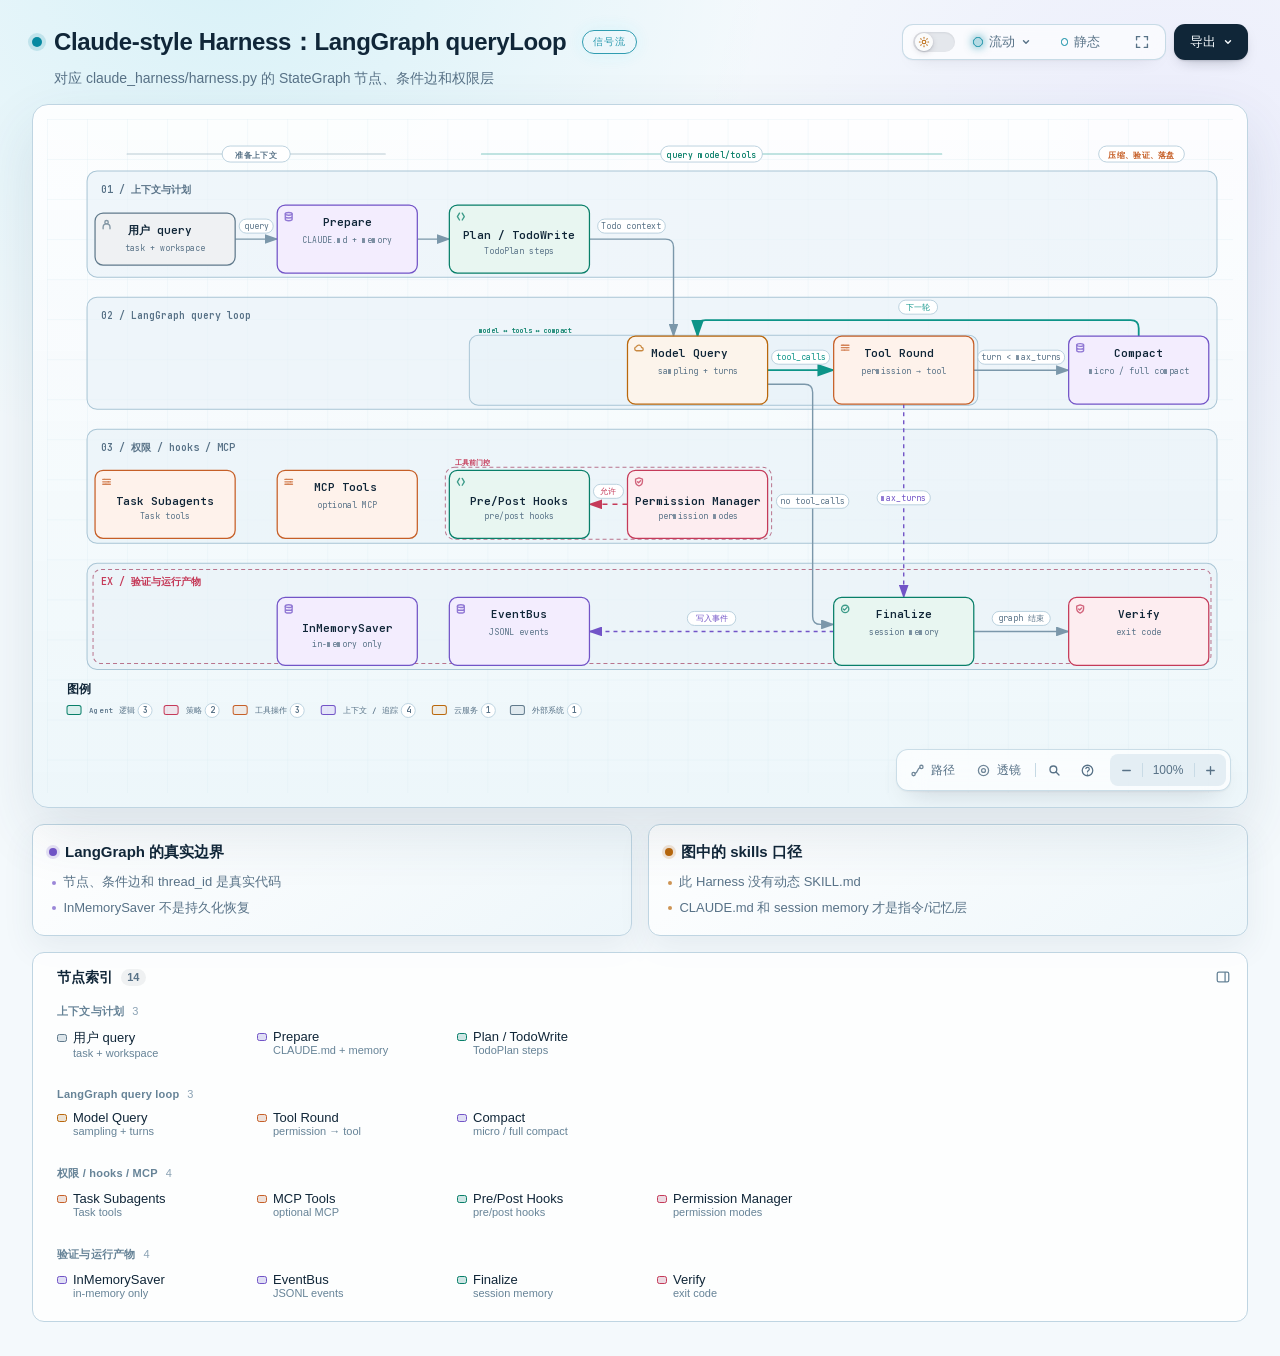
==== docs/system-maps/claude-harness.html @ 20217266 "Add source-linked Archify maps for harnesses and support project" ====
<!DOCTYPE html>
<html lang="zh-CN" data-theme="dark" data-preset="signal-flow">
<head>
  <meta charset="UTF-8">
  <meta name="viewport" content="width=device-width, initial-scale=1.0">
  <meta name="generator" content="archify 3.2.0">
  <meta name="archify-reader-contract" content="declared-wide-v1">
  <title>Claude-style Harness：LangGraph queryLoop</title>
  <script>
    // Resolve the theme before first paint so light-preference users don't
    // see a dark flash. The toolbar script below re-applies with UI state.
    (function () {
      try {
        var theme = null;
        try {
          var param = new URLSearchParams(window.location.search).get('theme');
          if (param === 'light' || param === 'dark') theme = param;
          if (new URLSearchParams(window.location.search).get('embed') === '1') {
            document.documentElement.setAttribute('data-embed', 'true');
          }
          if (new URLSearchParams(window.location.search).get('present') === '1') {
            document.documentElement.setAttribute('data-present', 'true');
          }
        } catch (_) {}
        if (!theme) {
          try { theme = localStorage.getItem('archify-theme'); } catch (_) {}
        }
        if (theme !== 'light' && theme !== 'dark') {
          theme = window.matchMedia('(prefers-color-scheme: light)').matches ? 'light' : 'dark';
        }
        document.documentElement.setAttribute('data-theme', theme);
      } catch (_) {}
    })();
  </script>
  <style id="archify-fonts">
/*
JetBrains Mono variable WOFF2 subsets from Google Fonts service revision v24.
These fixed bytes are shared by the viewer and its SVG/raster exports.
No local() source: an installed copy must not override the bundled font.
Uncovered characters (including CJK) still use the system fallback stack.
Upstream: https://github.com/JetBrains/JetBrainsMono

cyrillic-ext    1664 bytes  sha256 9343de2ca5d9549f792e7962375af8efb0f320c7643bfd36c884b5a30e5c396f
cyrillic        8892 bytes  sha256 4995a9a43ac659ec32fcd8b463755cd6a07b31a6e6b3894a6a153b661cf490e2
greek           6800 bytes  sha256 49c3da6c9a2b279b0f1f860f5cfb1f5dc38d88a5c7be9c9b1837bbc4e3db6111
vietnamese      5872 bytes  sha256 d44eb1936043a56038eb02dd70b243f379bef65783f94ec12f277550720411f1
latin-ext      11596 bytes  sha256 9c38cb2d0d2d93c1ee6e21fa78db76f13ea7e15e15cc64214c7ca89b6aaa35c4
latin          31340 bytes  sha256 2c32b9b3ee358c119e210f6f5195f9bd34894d78a785ff2e95d60e718e400af4

Copyright 2020 The JetBrains Mono Project Authors (https://github.com/JetBrains/JetBrainsMono)

This Font Software is licensed under the SIL Open Font License, Version 1.1.
This license is copied below, and is also available with a FAQ at:
https://openfontlicense.org


-----------------------------------------------------------
SIL OPEN FONT LICENSE Version 1.1 - 26 February 2007
-----------------------------------------------------------

PREAMBLE
The goals of the Open Font License (OFL) are to stimulate worldwide
development of collaborative font projects, to support the font creation
efforts of academic and linguistic communities, and to provide a free and
open framework in which fonts may be shared and improved in partnership
with others.

The OFL allows the licensed fonts to be used, studied, modified and
redistributed freely as long as they are not sold by themselves. The
fonts, including any derivative works, can be bundled, embedded,
redistributed and/or sold with any software provided that any reserved
names are not used by derivative works. The fonts and derivatives,
however, cannot be released under any other type of license. The
requirement for fonts to remain under this license does not apply
to any document created using the fonts or their derivatives.

DEFINITIONS
"Font Software" refers to the set of files released by the Copyright
Holder(s) under this license and clearly marked as such. This may
include source files, build scripts and documentation.

"Reserved Font Name" refers to any names specified as such after the
copyright statement(s).

"Original Version" refers to the collection of Font Software components as
distributed by the Copyright Holder(s).

"Modified Version" refers to any derivative made by adding to, deleting,
or substituting -- in part or in whole -- any of the components of the
Original Version, by changing formats or by porting the Font Software to a
new environment.

"Author" refers to any designer, engineer, programmer, technical
writer or other person who contributed to the Font Software.

PERMISSION & CONDITIONS
Permission is hereby granted, free of charge, to any person obtaining
a copy of the Font Software, to use, study, copy, merge, embed, modify,
redistribute, and sell modified and unmodified copies of the Font
Software, subject to the following conditions:

1) Neither the Font Software nor any of its individual components,
in Original or Modified Versions, may be sold by itself.

2) Original or Modified Versions of the Font Software may be bundled,
redistributed and/or sold with any software, provided that each copy
contains the above copyright notice and this license. These can be
included either as stand-alone text files, human-readable headers or
in the appropriate machine-readable metadata fields within text or
binary files as long as those fields can be easily viewed by the user.

3) No Modified Version of the Font Software may use the Reserved Font
Name(s) unless explicit written permission is granted by the corresponding
Copyright Holder. This restriction only applies to the primary font name as
presented to the users.

4) The name(s) of the Copyright Holder(s) or the Author(s) of the Font
Software shall not be used to promote, endorse or advertise any
Modified Version, except to acknowledge the contribution(s) of the
Copyright Holder(s) and the Author(s) or with their explicit written
permission.

5) The Font Software, modified or unmodified, in part or in whole,
must be distributed entirely under this license, and must not be
distributed under any other license. The requirement for fonts to
remain under this license does not apply to any document created
using the Font Software.

TERMINATION
This license becomes null and void if any of the above conditions are
not met.

DISCLAIMER
THE FONT SOFTWARE IS PROVIDED "AS IS", WITHOUT WARRANTY OF ANY KIND,
EXPRESS OR IMPLIED, INCLUDING BUT NOT LIMITED TO ANY WARRANTIES OF
MERCHANTABILITY, FITNESS FOR A PARTICULAR PURPOSE AND NONINFRINGEMENT
OF COPYRIGHT, PATENT, TRADEMARK, OR OTHER RIGHT. IN NO EVENT SHALL THE
COPYRIGHT HOLDER BE LIABLE FOR ANY CLAIM, DAMAGES OR OTHER LIABILITY,
INCLUDING ANY GENERAL, SPECIAL, INDIRECT, INCIDENTAL, OR CONSEQUENTIAL
DAMAGES, WHETHER IN AN ACTION OF CONTRACT, TORT OR OTHERWISE, ARISING
FROM, OUT OF THE USE OR INABILITY TO USE THE FONT SOFTWARE OR FROM
OTHER DEALINGS IN THE FONT SOFTWARE.
*/
    /* cyrillic-ext */
    @font-face { font-family: 'JetBrains Mono'; font-style: normal; font-weight: 400 800; font-display: swap;
      src: url([data-uri]) format('woff2');
      unicode-range: U+0460-052F, U+1C80-1C8A, U+20B4, U+2DE0-2DFF, U+A640-A69F, U+FE2E-FE2F; }
    /* cyrillic */
    @font-face { font-family: 'JetBrains Mono'; font-style: normal; font-weight: 400 800; font-display: swap;
      src: url([data-uri]) format('woff2');
      unicode-range: U+0301, U+0400-045F, U+0490-0491, U+04B0-04B1, U+2116; }
    /* greek */
    @font-face { font-family: 'JetBrains Mono'; font-style: normal; font-weight: 400 800; font-display: swap;
      src: url([data-uri]) format('woff2');
      unicode-range: U+0370-0377, U+037A-037F, U+0384-038A, U+038C, U+038E-03A1, U+03A3-03FF; }
    /* vietnamese */
    @font-face { font-family: 'JetBrains Mono'; font-style: normal; font-weight: 400 800; font-display: swap;
      src: url([data-uri]) format('woff2');
      unicode-range: U+0102-0103, U+0110-0111, U+0128-0129, U+0168-0169, U+01A0-01A1, U+01AF-01B0, U+0300-0301, U+0303-0304, U+0308-0309, U+0323, U+0329, U+1EA0-1EF9, U+20AB; }
    /* latin-ext */
    @font-face { font-family: 'JetBrains Mono'; font-style: normal; font-weight: 400 800; font-display: swap;
      src: url([data-uri]) format('woff2');
      unicode-range: U+0100-02BA, U+02BD-02C5, U+02C7-02CC, U+02CE-02D7, U+02DD-02FF, U+0304, U+0308, U+0329, U+1D00-1DBF, U+1E00-1E9F, U+1EF2-1EFF, U+2020, U+20A0-20AB, U+20AD-20C0, U+2113, U+2C60-2C7F, U+A720-A7FF; }
    /* latin */
    @font-face { font-family: 'JetBrains Mono'; font-style: normal; font-weight: 400 800; font-display: swap;
      src: url([data-uri]) format('woff2');
      unicode-range: U+0000-00FF, U+0131, U+0152-0153, U+02BB-02BC, U+02C6, U+02DA, U+02DC, U+0304, U+0308, U+0329, U+2000-206F, U+20AC, U+2122, U+2191, U+2193, U+2212, U+2215, U+FEFF, U+FFFD; }
  </style>
  <style>
    /* ==========================================================
       THEME VARIABLES — switch by toggling [data-theme] on <html>
       ========================================================== */
    :root,
    [data-theme="dark"] {
      --bg: #020617;
      --grid: #1e293b;
      --canvas-dot: rgba(148, 163, 184, 0.16);
      --text: #ffffff;
      --text-muted: #94a3b8;
      --text-dim: #475569;
      /* UI chrome and menu hints need more contrast than SVG .t-dim accents */
      --text-faint: #7d8da1;

      --panel: rgba(15, 23, 42, 0.5);
      --panel-border: #1e293b;
      --lane-fill: rgba(15, 23, 42, 0.22);
      --lane-stroke: #334155;

      --arrow: #94a3b8;
      --arrow-emphasis: #34d399;

      /* Opaque mask color used behind semi-transparent component fills
         so the arrows drawn underneath are properly hidden. */
      --mask: #0f172a;

      --frontend-fill:    rgba(8, 51, 68, 0.4);
      --frontend-stroke:  #22d3ee;
      --backend-fill:     rgba(6, 78, 59, 0.4);
      --backend-stroke:   #34d399;
      --database-fill:    rgba(76, 29, 149, 0.4);
      --database-stroke:  #a78bfa;
      --cloud-fill:       rgba(120, 53, 15, 0.3);
      --cloud-stroke:     #fbbf24;
      --security-fill:    rgba(136, 19, 55, 0.4);
      --security-stroke:  #fb7185;
      --messagebus-fill:  rgba(251, 146, 60, 0.3);
      --messagebus-stroke:#fb923c;
      --external-fill:    rgba(30, 41, 59, 0.5);
      --external-stroke:  #94a3b8;

      --toolbar-bg:       rgba(15, 23, 42, 0.8);
      --toolbar-border:   #334155;
      --toolbar-text:     #e2e8f0;
      --toolbar-hover:    rgba(15, 23, 42, 0.95);
      --toolbar-menu-bg:  #0f172a;
    }

    [data-theme="light"] {
      --bg: #f4f5f7;
      --grid: #e9edf2;
      --canvas-dot: #e2e7ec;
      --text: #111827;
      --text-muted: #5b6474;
      --text-dim: #9aa3b2;
      --text-faint: #6b7280;

      --panel: #ffffff;
      --panel-border: #e5e7eb;
      --lane-fill: rgba(248, 250, 252, 0.65);
      --lane-stroke: #cbd5e1;

      --arrow: #64748b;
      --arrow-emphasis: #059669;

      --mask: #ffffff;

      --frontend-fill: rgba(34, 211, 238, 0.15);
      --frontend-stroke: #0891b2;
      --backend-fill: rgba(52, 211, 153, 0.18);
      --backend-stroke: #059669;
      --database-fill: rgba(167, 139, 250, 0.2);
      --database-stroke: #7c3aed;
      --cloud-fill: rgba(251, 191, 36, 0.18);
      --cloud-stroke: #d97706;
      --security-fill: rgba(251, 113, 133, 0.15);
      --security-stroke: #e11d48;
      --messagebus-fill: rgba(251, 146, 60, 0.15);
      --messagebus-stroke: #ea580c;
      --external-fill: rgba(148, 163, 184, 0.18);
      --external-stroke: #64748b;

      --toolbar-bg:       rgba(255, 255, 255, 0.92);
      --toolbar-border:   #cbd5e1;
      --toolbar-text:     #334155;
      --toolbar-hover:    #ffffff;
      --toolbar-menu-bg:  #ffffff;
    }

    /* ==========================================================
       SIGNAL FLOW — an opt-in, motion-forward visual preset.
       The variables also target a standalone exported SVG, whose
       root carries data-preset and data-theme directly.
       ========================================================== */
    [data-preset="signal-flow"][data-theme="dark"] {
      --bg: #030711;
      --grid: #15233a;
      --panel: rgba(6, 14, 28, 0.78);
      --panel-border: #1d3350;
      --lane-fill: rgba(9, 22, 40, 0.5);
      --lane-stroke: #2c4564;
      --text: #f5fbff;
      --text-muted: #9eb0c7;
      --text-dim: #52667f;
      --text-faint: #7890ad;
      --mask: #07101e;
      --frontend-fill: rgba(6, 182, 212, 0.14);
      --frontend-stroke: #67e8f9;
      --backend-fill: rgba(16, 185, 129, 0.14);
      --backend-stroke: #5eead4;
      --database-fill: rgba(139, 92, 246, 0.16);
      --database-stroke: #c4b5fd;
      --cloud-fill: rgba(245, 158, 11, 0.13);
      --cloud-stroke: #fcd34d;
      --security-fill: rgba(244, 63, 94, 0.13);
      --security-stroke: #fda4af;
      --messagebus-fill: rgba(249, 115, 22, 0.13);
      --messagebus-stroke: #fdba74;
      --external-fill: rgba(71, 85, 105, 0.24);
      --external-stroke: #a5b4c7;
      --arrow: #7890ad;
      --arrow-emphasis: #2dd4bf;
      --toolbar-bg: rgba(7, 16, 30, 0.86);
      --toolbar-border: #29415f;
      --toolbar-menu-bg: #07101e;
    }

    [data-preset="signal-flow"][data-theme="light"] {
      --bg: #f4f9fc;
      --grid: #d4e5ee;
      --panel: rgba(255, 255, 255, 0.82);
      --panel-border: #bfd5e2;
      --lane-fill: rgba(232, 243, 248, 0.62);
      --lane-stroke: #a9c5d5;
      --text: #102638;
      --text-muted: #587287;
      --text-dim: #8aa2b4;
      --text-faint: #668397;
      --mask: #ffffff;
      --frontend-fill: rgba(6, 182, 212, 0.09);
      --frontend-stroke: #0789a1;
      --backend-fill: rgba(5, 150, 105, 0.09);
      --backend-stroke: #087f69;
      --database-fill: rgba(124, 58, 237, 0.09);
      --database-stroke: #7254c7;
      --cloud-fill: rgba(217, 119, 6, 0.08);
      --cloud-stroke: #b9670b;
      --security-fill: rgba(225, 29, 72, 0.08);
      --security-stroke: #c53a59;
      --messagebus-fill: rgba(234, 88, 12, 0.08);
      --messagebus-stroke: #c65f27;
      --external-fill: rgba(100, 116, 139, 0.1);
      --external-stroke: #607a8c;
      --arrow: #7b97aa;
      --arrow-emphasis: #0d9488;
    }

    /* ==========================================================
       BLUEPRINT — a review-first drafting preset for deployment,
       infrastructure, and technical design documentation. It keeps
       the same semantic palette and geometry while trading glow for
       precise grid contrast, squared materials, and drafting marks.
       ========================================================== */
    [data-preset="blueprint"][data-theme="dark"] {
      --bg: #06131f;
      --grid: #17425a;
      --panel: rgba(7, 27, 43, 0.9);
      --panel-border: #27627f;
      --lane-fill: rgba(10, 43, 66, 0.36);
      --lane-stroke: #34799a;
      --text: #e3f6ff;
      --text-muted: #91b8ca;
      --text-dim: #557e92;
      --text-faint: #739caf;
      --mask: #0a2031;
      --frontend-fill: rgba(26, 157, 193, 0.14);
      --frontend-stroke: #66d9ef;
      --backend-fill: rgba(31, 155, 124, 0.13);
      --backend-stroke: #69dfbd;
      --database-fill: rgba(120, 105, 196, 0.14);
      --database-stroke: #b4a8ff;
      --cloud-fill: rgba(197, 145, 43, 0.13);
      --cloud-stroke: #ffd166;
      --security-fill: rgba(199, 76, 104, 0.13);
      --security-stroke: #ff8da1;
      --messagebus-fill: rgba(207, 112, 49, 0.13);
      --messagebus-stroke: #ffad66;
      --external-fill: rgba(84, 119, 139, 0.18);
      --external-stroke: #a7cad9;
      --arrow: #78a3b7;
      --arrow-emphasis: #64dfc1;
      --toolbar-bg: rgba(7, 28, 45, 0.92);
      --toolbar-border: #34799a;
      --toolbar-text: #d8f3ff;
      --toolbar-hover: rgba(18, 58, 83, 0.95);
      --toolbar-menu-bg: #0a2031;
    }

    [data-preset="blueprint"][data-theme="light"] {
      --bg: #edf7fa;
      --grid: #b5d5e1;
      --panel: rgba(249, 253, 255, 0.94);
      --panel-border: #78aabd;
      --lane-fill: rgba(210, 232, 240, 0.42);
      --lane-stroke: #83b2c4;
      --text: #123344;
      --text-muted: #4e7486;
      --text-dim: #86a6b4;
      --text-faint: #668c9d;
      --mask: #f9fdff;
      --frontend-fill: rgba(8, 145, 178, 0.08);
      --frontend-stroke: #087f9c;
      --backend-fill: rgba(5, 128, 101, 0.08);
      --backend-stroke: #08755f;
      --database-fill: rgba(100, 75, 180, 0.08);
      --database-stroke: #6757a8;
      --cloud-fill: rgba(181, 120, 15, 0.08);
      --cloud-stroke: #a86609;
      --security-fill: rgba(190, 48, 80, 0.07);
      --security-stroke: #b32f50;
      --messagebus-fill: rgba(196, 81, 22, 0.07);
      --messagebus-stroke: #b65120;
      --external-fill: rgba(79, 112, 128, 0.08);
      --external-stroke: #506f7e;
      --arrow: #6d93a5;
      --arrow-emphasis: #087f69;
      --toolbar-bg: rgba(247, 252, 254, 0.94);
      --toolbar-border: #8ab5c5;
      --toolbar-text: #294f61;
      --toolbar-hover: #ffffff;
      --toolbar-menu-bg: #f9fdff;
    }

    /* ==========================================================
       EDITORIAL — a warm, publication-minded preset for design
       reviews, launch notes, and documentation. The diagram keeps
       the same semantic palette and exact geometry, but trades
       software chrome for paper, ink, ruled structure, and one
       restrained vermilion accent.
       ========================================================== */
    [data-preset="editorial"][data-theme="dark"] {
      --bg: #181611;
      --grid: #39342a;
      --panel: rgba(35, 31, 24, 0.96);
      --panel-border: #625a4a;
      --lane-fill: rgba(52, 46, 35, 0.46);
      --lane-stroke: #726957;
      --text: #f4eddf;
      --text-muted: #b9ae9b;
      --text-dim: #776e60;
      --text-faint: #9d917e;
      --mask: #231f18;
      --frontend-fill: rgba(43, 133, 142, 0.16);
      --frontend-stroke: #7fc6c7;
      --backend-fill: rgba(63, 132, 92, 0.16);
      --backend-stroke: #8fc29e;
      --database-fill: rgba(117, 91, 141, 0.17);
      --database-stroke: #c0a4d0;
      --cloud-fill: rgba(170, 119, 49, 0.16);
      --cloud-stroke: #d8ad68;
      --security-fill: rgba(157, 69, 65, 0.17);
      --security-stroke: #df9085;
      --messagebus-fill: rgba(174, 79, 42, 0.16);
      --messagebus-stroke: #df946f;
      --external-fill: rgba(126, 115, 96, 0.18);
      --external-stroke: #b8ad99;
      --arrow: #948978;
      --arrow-emphasis: #dd6b3d;
      --toolbar-bg: rgba(35, 31, 24, 0.92);
      --toolbar-border: #625a4a;
      --toolbar-text: #eee5d5;
      --toolbar-hover: #302a20;
      --toolbar-menu-bg: #231f18;
    }

    [data-preset="editorial"][data-theme="light"] {
      --bg: #f2eee5;
      --grid: #d8d0c2;
      --panel: rgba(251, 248, 241, 0.97);
      --panel-border: #c4b9a6;
      --lane-fill: rgba(229, 221, 207, 0.42);
      --lane-stroke: #b8aa94;
      --text: #242018;
      --text-muted: #6f6658;
      --text-dim: #a09788;
      --text-faint: #817767;
      --mask: #fbf8f1;
      --frontend-fill: rgba(31, 117, 126, 0.09);
      --frontend-stroke: #287e84;
      --backend-fill: rgba(42, 119, 75, 0.09);
      --backend-stroke: #397b53;
      --database-fill: rgba(105, 75, 130, 0.09);
      --database-stroke: #765d86;
      --cloud-fill: rgba(157, 103, 31, 0.1);
      --cloud-stroke: #9a671f;
      --security-fill: rgba(153, 58, 52, 0.09);
      --security-stroke: #9e463f;
      --messagebus-fill: rgba(182, 70, 27, 0.09);
      --messagebus-stroke: #ad4b25;
      --external-fill: rgba(101, 91, 75, 0.09);
      --external-stroke: #746b5e;
      --arrow: #8a806f;
      --arrow-emphasis: #bb4c23;
      --toolbar-bg: rgba(251, 248, 241, 0.94);
      --toolbar-border: #c4b9a6;
      --toolbar-text: #40392f;
      --toolbar-hover: #fffdf8;
      --toolbar-menu-bg: #fbf8f1;
    }

    * { margin: 0; padding: 0; box-sizing: border-box; }

    body {
      --archify-page-top: 2rem;
      font-family: -apple-system, BlinkMacSystemFont, 'Segoe UI', 'PingFang SC', 'Hiragino Sans GB', 'Microsoft YaHei', 'Noto Sans CJK SC', 'Noto Sans', Roboto, 'Helvetica Neue', Arial, sans-serif;
      -webkit-font-smoothing: antialiased;
      background: var(--bg);
      min-height: 100vh;
      padding: var(--archify-page-top) 2rem 2rem;
      color: var(--text);
      /* Theme surfaces change together; animating the page background leaves it
         visibly out of sync with the SVG and panel for the first 200ms. */
    }

    html[data-preset="signal-flow"] body {
      background-image:
        radial-gradient(circle at 18% -8%, rgba(34, 211, 238, 0.14), transparent 34rem),
        radial-gradient(circle at 92% 18%, rgba(139, 92, 246, 0.12), transparent 30rem);
      background-attachment: fixed;
    }
    html[data-preset="signal-flow"][data-theme="light"] body {
      background-image:
        radial-gradient(circle at 18% -8%, rgba(6, 182, 212, 0.12), transparent 34rem),
        radial-gradient(circle at 92% 18%, rgba(139, 92, 246, 0.08), transparent 30rem);
    }
    html[data-preset="blueprint"] body {
      background-image:
        linear-gradient(var(--grid) 1px, transparent 1px),
        linear-gradient(90deg, var(--grid) 1px, transparent 1px);
      background-size: 32px 32px;
      background-position: -1px -1px;
      background-attachment: fixed;
    }
    html[data-preset="editorial"] body {
      background-image:
        linear-gradient(90deg, transparent 0, transparent 5.4rem, color-mix(in srgb, var(--security-stroke) 18%, transparent) 5.4rem, color-mix(in srgb, var(--security-stroke) 18%, transparent) calc(5.4rem + 1px), transparent calc(5.4rem + 1px)),
        repeating-linear-gradient(0deg, transparent 0, transparent 31px, color-mix(in srgb, var(--grid) 36%, transparent) 31px, color-mix(in srgb, var(--grid) 36%, transparent) 32px);
      background-attachment: fixed;
    }

    /* Gallery/embed mode keeps the generated artifact as the source of truth
       while presenting only its diagram surface inside a proof card. */
    html[data-embed="true"] body {
      min-height: 0;
      padding: 0;
      overflow: hidden;
      background: var(--bg);
      background-image: none;
    }
    html[data-embed="true"] .toolbar,
    html[data-embed="true"] .header,
    html[data-embed="true"] .cards,
    html[data-embed="true"] .diagram-nav,
    html[data-embed="true"] .overview-map,
    html[data-embed="true"] .focus-chip,
    html[data-embed="true"] .route-probe,
    html[data-embed="true"] .semantic-lens,
    html[data-embed="true"] .diagram-guide,
    html[data-embed="true"] .node-finder,
    html[data-embed="true"] .node-outline { display: none !important; }
    html[data-embed="true"] .container { max-width: none; }
    html[data-embed="true"] .diagram-container {
      padding: 0.5rem;
      border: 0;
      border-radius: 0;
      box-shadow: none;
    }
    html[data-embed="true"] .diagram-container svg { min-width: 0; }

    /* Presentation Stage is a viewer-only layer: it gives the live diagram
       the viewport while keeping guided views, theme, focus, and exports real.
       Embed mode wins when both query parameters are present. */
    html[data-present="true"]:not([data-embed="true"]) body {
      --archify-page-top: 1rem;
      height: 100dvh;
      min-height: 0;
      padding: 1rem;
      overflow: hidden;
    }
    html[data-present="true"]:not([data-embed="true"]) .container {
      display: flex;
      flex-direction: column;
      gap: 0.75rem;
      width: 100%;
      max-width: none;
      height: calc(100dvh - 2rem);
    }
    html[data-present="true"]:not([data-embed="true"]) .header {
      flex: none;
      min-width: 0;
      margin: 0;
      padding-right: 23rem;
    }
    html[data-present="true"]:not([data-embed="true"]) .header-row { margin-bottom: 0.25rem; }
    html[data-present="true"]:not([data-embed="true"]) .subtitle {
      overflow: hidden;
      text-overflow: ellipsis;
      white-space: nowrap;
    }

    html[data-present="true"]:not([data-embed="true"]) .diagram-container {
      display: flex;
      flex: 1 1 auto;
      align-items: center;
      justify-content: center;
      min-height: 0;
      padding: 0.75rem;
      padding-bottom: calc(0.75rem + var(--archify-nav-reserve));
    }
    html[data-present="true"]:not([data-embed="true"]) .diagram-container > svg {
      flex: 1 1 auto;
      height: 100%;
      min-height: 0;
      width: 100%;
      min-width: 0;
    }
    html[data-present="true"]:not([data-embed="true"]) .cards { display: none; }
    html[data-present="true"]:not([data-embed="true"]) #btn-present {
      border-color: var(--frontend-stroke);
      color: var(--frontend-stroke);
    }

    /* The reader owns only the outer scale. Compact automatic sequences fit at
       their authored text size or larger. Long sequences and waterfall rows
       favor reading width and page scroll; other diagrams keep height fitting.
       Small automatic canvases retain a modest scale inside a usable shell.
       Every strategy preserves the authored SVG/viewBox and semantic geometry. */
    .container {
      width: 100%;
      max-width: var(--archify-reader-width, 1440px);
      margin: 0 auto;
    }
    html[data-reader-area="true"] .diagram-container {
      min-height: var(--archify-diagram-min-height);
      display: flex;
      align-items: center;
    }
    html[data-reader-area="true"] .diagram-container > svg { flex-shrink: 0; }
    /* The original SVG legend can use the outer corner while the capped or fitted
       diagram stays centered. The container still clips all outer paint. */
    .diagram-container:has([data-reader-legend-corner]) > svg { overflow: visible; }
    .diagram-container [data-reader-legend-corner] {
      transform-origin: 0 0;
      transform-box: view-box;
      transform: var(--archify-reader-legend-transform);
    }
    html[data-reader-narrow="true"]:not([data-present="true"]) .diagram-container > svg {
      min-width: 0;
      max-width: var(--archify-diagram-max-width);
      margin-inline: auto;
    }
    @media (min-width: 768px) and (max-height: 920px) {
      .header { margin-bottom: 1rem; }
      .diagram-container { padding: 1rem; }
      .cards { margin-top: 1rem; }
      .card { padding: 1rem; }
    }

    .header { margin-bottom: 1.5rem; padding-right: 29.5rem; }

    html[data-preset="signal-flow"] .header,
    html[data-preset="blueprint"] .header,
    html[data-preset="editorial"] .header { padding-right: 29.5rem; }

    .header-row {
      display: flex;
      align-items: center;
      gap: 0.75rem;
      min-height: 2.75rem;
      margin-bottom: 0.25rem;
    }

    .pulse-dot {
      flex: none;
      width: 10px;
      height: 10px;
      background: var(--frontend-stroke);
      border-radius: 50%;
      box-shadow: 0 0 0 4px color-mix(in srgb, var(--frontend-stroke) 16%, transparent);
      animation: none;
    }

    html[data-motion-capable="true"] .pulse-dot { animation: pulse 2s infinite; }

    @keyframes pulse {
      0%, 100% { opacity: 1; }
      50% { opacity: 0.5; }
    }

    h1 {
      font-size: 1.5rem;
      font-weight: 650;
      line-height: 1.25;
      letter-spacing: -0.015em;
    }

    .subtitle {
      color: var(--text-muted);
      font-size: 0.875rem;
      line-height: 1.55;
      margin-left: 1.375rem;
    }

    html[data-preset="signal-flow"] .header-row::after {
      content: attr(data-preset-badge-signal-flow);
      flex: none;
      margin-left: 0.25rem;
      color: var(--frontend-stroke);
      border: 1px solid var(--frontend-stroke);
      border-radius: 999px;
      padding: 0.28rem 0.6rem;
      font-size: 0.625rem;
      letter-spacing: 0.12em;
      opacity: 0.82;
      box-shadow: 0 0 20px rgba(34, 211, 238, 0.12);
      white-space: nowrap;
    }

    html[data-preset="blueprint"] .pulse-dot {
      width: 10px;
      height: 10px;
      border: 1px solid var(--frontend-stroke);
      border-radius: 1px;
      background: transparent;
      box-shadow: inset 0 0 0 2px var(--bg);
      transform: rotate(45deg);
      animation: none;
    }
    html[data-preset="blueprint"] .header-row::after {
      content: attr(data-preset-badge-blueprint);
      flex: none;
      margin-left: 0.25rem;
      padding: 0.28rem 0.55rem;
      border-top: 1px solid var(--frontend-stroke);
      border-bottom: 1px solid var(--frontend-stroke);
      color: var(--frontend-stroke);
      font-size: 0.5625rem;
      font-weight: 700;
      letter-spacing: 0.14em;
      white-space: nowrap;
    }

    html[data-preset="editorial"] h1,
    html[data-preset="editorial"] .card h3 {
      font-family: Georgia, 'Times New Roman', 'Songti SC', STSong, serif;
      letter-spacing: -0.02em;
    }
    html[data-preset="editorial"] h1 { font-size: 1.72rem; font-weight: 600; }
    html[data-preset="editorial"] .pulse-dot {
      width: 9px;
      height: 9px;
      border: 1px solid var(--arrow-emphasis);
      border-radius: 0;
      background: var(--arrow-emphasis);
      box-shadow: 0 0 0 3px color-mix(in srgb, var(--arrow-emphasis) 14%, transparent);
      transform: rotate(45deg);
      animation: none;
    }
    html[data-preset="editorial"] .header-row::after {
      content: attr(data-preset-badge-editorial);
      flex: none;
      margin-left: 0.25rem;
      padding: 0.32rem 0 0.24rem;
      border-bottom: 2px solid var(--arrow-emphasis);
      color: var(--arrow-emphasis);
      font-family: Georgia, 'Times New Roman', serif;
      font-size: 0.625rem;
      font-style: italic;
      font-weight: 600;
      letter-spacing: 0.08em;
      white-space: nowrap;
    }

    .diagram-container {
      --archify-nav-reserve: 0px;
      background: var(--panel);
      border-radius: 1rem;
      border: 1px solid var(--panel-border);
      box-shadow: 0 1px 2px rgba(15, 23, 42, 0.04), 0 16px 40px -20px rgba(15, 23, 42, 0.18);
      padding: 1.5rem;
      padding-bottom: calc(1.5rem + var(--archify-nav-reserve));
      overflow: hidden;
      position: relative;
    }

    html[data-preset="signal-flow"] .diagram-container {
      position: relative;
      overflow: hidden;
      background: linear-gradient(180deg, rgba(8, 20, 38, 0.82), rgba(3, 8, 18, 0.94));
      box-shadow: inset 0 1px 0 rgba(255, 255, 255, 0.04), 0 28px 80px rgba(0, 0, 0, 0.34);
    }
    html[data-preset="signal-flow"][data-theme="light"] .diagram-container {
      background: linear-gradient(180deg, rgba(255, 255, 255, 0.9), rgba(237, 246, 250, 0.94));
      box-shadow: inset 0 1px 0 rgba(255, 255, 255, 0.72), 0 24px 60px rgba(45, 78, 99, 0.12);
    }
    html[data-preset="blueprint"] .diagram-container {
      border-color: var(--panel-border);
      border-radius: 0.35rem;
      background: var(--panel);
      box-shadow:
        inset 0 0 0 1px color-mix(in srgb, var(--panel-border) 34%, transparent),
        0 18px 48px rgba(0, 0, 0, 0.16);
    }
    html[data-preset="blueprint"] .diagram-container::after {
      content: "";
      position: absolute;
      z-index: 10;
      inset: 0.7rem;
      pointer-events: none;
      background:
        linear-gradient(var(--frontend-stroke), var(--frontend-stroke)) left top / 1.35rem 1px no-repeat,
        linear-gradient(var(--frontend-stroke), var(--frontend-stroke)) left top / 1px 1.35rem no-repeat,
        linear-gradient(var(--frontend-stroke), var(--frontend-stroke)) right top / 1.35rem 1px no-repeat,
        linear-gradient(var(--frontend-stroke), var(--frontend-stroke)) right top / 1px 1.35rem no-repeat,
        linear-gradient(var(--frontend-stroke), var(--frontend-stroke)) left bottom / 1.35rem 1px no-repeat,
        linear-gradient(var(--frontend-stroke), var(--frontend-stroke)) left bottom / 1px 1.35rem no-repeat,
        linear-gradient(var(--frontend-stroke), var(--frontend-stroke)) right bottom / 1.35rem 1px no-repeat,
        linear-gradient(var(--frontend-stroke), var(--frontend-stroke)) right bottom / 1px 1.35rem no-repeat;
      opacity: 0.58;
    }
    html[data-preset="editorial"] .diagram-container {
      overflow: hidden;
      border-color: var(--panel-border);
      border-radius: 0.38rem;
      background:
        linear-gradient(90deg, color-mix(in srgb, var(--security-fill) 58%, transparent), transparent 12%),
        var(--panel);
      box-shadow:
        0 1px 0 color-mix(in srgb, var(--text) 6%, transparent),
        0 18px 48px color-mix(in srgb, #000 19%, transparent);
    }
    html[data-preset="editorial"] .diagram-container::after {
      position: absolute;
      z-index: 10;
      top: 0.72rem;
      right: 1.25rem;
      padding: 0.2rem 0.52rem;
      border: 1px solid var(--panel-border);
      background: var(--panel);
      color: var(--arrow-emphasis);
      content: attr(data-preset-badge-editorial-plate);
      font-family: Georgia, 'Times New Roman', serif;
      font-size: 0.52rem;
      font-style: italic;
      font-weight: 600;
      letter-spacing: 0.09em;
      pointer-events: none;
    }
    html[data-embed="true"][data-preset="editorial"] .diagram-container::after { display: none; }
    html[data-motion-capable="true"][data-preset="signal-flow"][data-ambient-entry="running"] .diagram-container::before {
      content: "";
      position: absolute;
      inset: 0;
      pointer-events: none;
      background: linear-gradient(115deg, transparent 28%, rgba(103, 232, 249, 0.035) 48%, transparent 68%);
      transform: translateX(-70%);
      animation: archify-signal-scan 4.8s ease-in-out 1 both;
    }

    /* Motion Governor gives the reader a real static state and gives the
       strongest semantic action the only motion budget. Atmosphere resets to
       its authored base instead of freezing mid-cycle. Static artifacts never
       start a decorative pulse or scan. */
    html:not([data-motion-capable="true"]) svg[data-animation="trace"] [data-animate] {
      animation: none !important;
    }
    html:not([data-motion-capable="true"]) svg[data-animation="trace"] [data-graph-role="automatic-crossover"]:has(> [data-animate="edge"]) > [data-graph-role="automatic-crossover-underlay"] {
      animation: none !important;
    }
    html[data-motion="still"] .pulse-dot,
    html[data-motion="still"] .diagram-container::before,
    html[data-motion="still"] svg[data-animation="trace"] [data-animate],
    html[data-motion-owner] .pulse-dot,
    html[data-motion-owner] .diagram-container::before,
    html[data-motion-owner] svg[data-animation="trace"] [data-animate],
    html[data-embed="true"] .pulse-dot,
    html[data-embed="true"] .diagram-container::before,
    html[data-share-playback="true"] .pulse-dot,
    html[data-share-playback="true"] .diagram-container::before,
    html[data-document-hidden="true"] .pulse-dot,
    html[data-document-hidden="true"] .diagram-container::before,
    html[data-document-hidden="true"] svg[data-animation="trace"] [data-animate],
    html[data-motion="still"] svg[data-animation="trace"] [data-graph-role="automatic-crossover"]:has(> [data-animate="edge"]) > [data-graph-role="automatic-crossover-underlay"],
    html[data-motion-owner] svg[data-animation="trace"] [data-graph-role="automatic-crossover"]:has(> [data-animate="edge"]) > [data-graph-role="automatic-crossover-underlay"],
    html[data-embed="true"] svg[data-animation="trace"] [data-graph-role="automatic-crossover"]:has(> [data-animate="edge"]) > [data-graph-role="automatic-crossover-underlay"],
    html[data-share-playback="true"] svg[data-animation="trace"] [data-graph-role="automatic-crossover"]:has(> [data-animate="edge"]) > [data-graph-role="automatic-crossover-underlay"],
    html[data-document-hidden="true"] svg[data-animation="trace"] [data-graph-role="automatic-crossover"]:has(> [data-animate="edge"]) > [data-graph-role="automatic-crossover-underlay"] {
      animation: none !important;
    }
    html[data-motion="still"] .diagram-container::before,
    html[data-motion-owner] .diagram-container::before,
    html[data-embed="true"] .diagram-container::before,
    html[data-share-playback="true"] .diagram-container::before {
      opacity: 0;
    }
    html[data-motion="still"] .intent-trace-flow,
    html[data-motion="still"] .route-probe-flow,
    html[data-motion="still"] .route-journey-flow,
    html[data-motion="still"] .semantic-lens-flow,
    html[data-motion="still"] .diagram-guide,
    html[data-motion="still"] .overview-map-live,
    html[data-document-hidden="true"] .intent-trace-flow,
    html[data-document-hidden="true"] .route-probe-flow,
    html[data-document-hidden="true"] .route-journey-flow,
    html[data-document-hidden="true"] .semantic-lens-flow,
    html[data-document-hidden="true"] .diagram-guide,
    html[data-document-hidden="true"] .overview-map-live {
      animation: none !important;
    }

    html[data-motion="still"] .intent-trace-flow,
    html[data-motion="still"] .route-probe-flow {
      stroke-dasharray: none;
      stroke-dashoffset: 0;
      opacity: 0.72;
    }
    html[data-motion="still"] .route-journey-overlay,
    html[data-document-hidden="true"] .route-journey-overlay { display: none !important; }
    html[data-motion="still"] .relationship-pulse-overlay { display: none !important; }

    html[data-motion="still"] svg [data-node-id],
    html[data-motion="still"] svg [data-edge-from],
    html[data-motion="still"] svg [data-detail],
    html[data-motion="still"] svg [data-detail-anchor],
    html[data-motion="still"] svg [data-legend-hit],
    html[data-motion="still"] svg {
      transition: none !important;
    }

    svg {
      font-family: 'JetBrains Mono', ui-monospace, SFMono-Regular, Menlo, Consolas, 'DejaVu Sans Mono', 'Liberation Mono', 'Noto Sans Mono CJK SC', 'PingFang SC', 'Hiragino Sans GB', 'Microsoft YaHei', monospace;
      width: 100%;
      min-width: min(900px, 100%);
      display: block;
      transform-origin: 0 0;
      transition: transform 0.18s ease;
    }

    .diagram-container.is-camera-moving svg {
      transition: transform 0.42s cubic-bezier(0.22, 1, 0.36, 1);
    }
    .diagram-container.is-camera-transaction svg { transition: none; }
    .diagram-container.is-pannable { cursor: grab; }
    .diagram-container.is-panning { cursor: grabbing; user-select: none; }
    .diagram-container.is-panning svg { transition: none; }

    .diagram-nav {
      position: absolute;
      right: 1rem;
      bottom: 1rem;
      z-index: 12;
      translate: 0 calc(-1 * var(--archify-dock-lift, 0px));
      display: inline-flex;
      align-items: center;
      max-width: calc(100% - 2rem);
      padding: 0.25rem;
      gap: 0.0625rem;
      overflow-x: auto;
      border: 1px solid color-mix(in srgb, var(--panel-border) 80%, transparent);
      border-radius: 0.75rem;
      background: color-mix(in srgb, var(--panel) 84%, transparent);
      box-shadow: 0 1px 2px rgba(15, 23, 42, 0.05), 0 10px 28px -14px rgba(15, 23, 42, 0.28);
      backdrop-filter: blur(14px) saturate(1.2);
      scrollbar-width: none;
    }
    .diagram-nav::-webkit-scrollbar { display: none; }
    .diagram-nav button,
    .focus-chip button {
      border: 0;
      background: transparent;
      color: var(--toolbar-text);
      font: inherit;
      cursor: pointer;
    }
    .diagram-nav button {
      min-width: 2rem;
      height: 2rem;
      padding: 0 0.4rem;
      border-radius: 0.5rem;
      color: var(--text-muted);
      font-size: 0.75rem;
      font-weight: 500;
      letter-spacing: 0;
      transition: background 0.15s, color 0.15s;
    }
    .diagram-nav button:hover,
    .diagram-nav button:focus-visible {
      color: var(--text);
      background: color-mix(in srgb, var(--text) 6%, transparent);
    }
    .diagram-nav button:hover,
    .diagram-nav button:focus-visible,
    .focus-chip button:hover,
    .focus-chip button:focus-visible { background: var(--toolbar-hover); }
    .diagram-nav button:focus-visible,
    .focus-chip button:focus-visible {
      outline: 2px solid var(--frontend-stroke);
      outline-offset: 1px;
    }
    .diagram-nav button:disabled { opacity: 0.38; cursor: default; }
    /* The Guide stays on the ? shortcut; Map only earns dock space once the
       reader has zoomed past the full diagram (or opened it from the keyboard). */
    .diagram-nav button[hidden] { display: none; }
    .diagram-container:not(.is-pannable) #btn-overview-map:not([data-radar-requested]):not(:focus) { display: none; }
    .diagram-nav button:disabled:hover { background: transparent; }
    .diagram-nav #btn-route-probe,
    .diagram-nav #btn-overview-map,
    .diagram-nav #btn-semantic-lens {
      min-width: auto;
      padding-inline: 0.6rem;
      color: var(--text-muted);
      font-weight: 500;
    }
    .diagram-nav #btn-node-finder,
    .diagram-nav [data-view="out"] {
      position: relative;
      margin-left: 0.375rem;
    }
    .diagram-nav #btn-node-finder::before,
    .diagram-nav [data-view="out"]::before {
      position: absolute;
      top: 0.55rem;
      bottom: 0.55rem;
      left: -0.19rem;
      width: 1px;
      background: color-mix(in srgb, var(--panel-border) 90%, transparent);
      content: "";
      pointer-events: none;
    }
    .diagram-nav-icon {
      display: block;
      width: 0.95rem;
      height: 0.95rem;
      margin: auto;
      background: currentColor;
      -webkit-mask-position: center;
      -webkit-mask-repeat: no-repeat;
      -webkit-mask-size: contain;
      mask-position: center;
      mask-repeat: no-repeat;
      mask-size: contain;
    }
    .diagram-nav-icon.find {
      -webkit-mask-image: url("data:image/svg+xml,%3Csvg xmlns='http://www.w3.org/2000/svg' viewBox='0 0 20 20'%3E%3Ccircle cx='8.5' cy='8.5' r='4.5' fill='none' stroke='black' stroke-width='1.8'/%3E%3Cpath d='m12 12 4 4' fill='none' stroke='black' stroke-width='1.8' stroke-linecap='round'/%3E%3C/svg%3E");
      mask-image: url("data:image/svg+xml,%3Csvg xmlns='http://www.w3.org/2000/svg' viewBox='0 0 20 20'%3E%3Ccircle cx='8.5' cy='8.5' r='4.5' fill='none' stroke='black' stroke-width='1.8'/%3E%3Cpath d='m12 12 4 4' fill='none' stroke='black' stroke-width='1.8' stroke-linecap='round'/%3E%3C/svg%3E");
    }
    .diagram-nav-icon.guide {
      -webkit-mask-image: url("data:image/svg+xml,%3Csvg xmlns='http://www.w3.org/2000/svg' viewBox='0 0 20 20'%3E%3Ccircle cx='10' cy='10' r='7' fill='none' stroke='black' stroke-width='1.7'/%3E%3Cpath d='M7.8 7.3a2.4 2.4 0 014.6.9c0 1.8-2.4 2-2.4 3.7M10 14.9h.01' fill='none' stroke='black' stroke-width='1.7' stroke-linecap='round'/%3E%3C/svg%3E");
      mask-image: url("data:image/svg+xml,%3Csvg xmlns='http://www.w3.org/2000/svg' viewBox='0 0 20 20'%3E%3Ccircle cx='10' cy='10' r='7' fill='none' stroke='black' stroke-width='1.7'/%3E%3Cpath d='M7.8 7.3a2.4 2.4 0 014.6.9c0 1.8-2.4 2-2.4 3.7M10 14.9h.01' fill='none' stroke='black' stroke-width='1.7' stroke-linecap='round'/%3E%3C/svg%3E");
    }
    .diagram-nav-icon.minus {
      -webkit-mask-image: url("data:image/svg+xml,%3Csvg xmlns='http://www.w3.org/2000/svg' viewBox='0 0 20 20'%3E%3Cpath d='M5 10h10' fill='none' stroke='black' stroke-width='1.8' stroke-linecap='round'/%3E%3C/svg%3E");
      mask-image: url("data:image/svg+xml,%3Csvg xmlns='http://www.w3.org/2000/svg' viewBox='0 0 20 20'%3E%3Cpath d='M5 10h10' fill='none' stroke='black' stroke-width='1.8' stroke-linecap='round'/%3E%3C/svg%3E");
    }
    .diagram-nav-icon.plus {
      -webkit-mask-image: url("data:image/svg+xml,%3Csvg xmlns='http://www.w3.org/2000/svg' viewBox='0 0 20 20'%3E%3Cpath d='M10 5v10M5 10h10' fill='none' stroke='black' stroke-width='1.8' stroke-linecap='round'/%3E%3C/svg%3E");
      mask-image: url("data:image/svg+xml,%3Csvg xmlns='http://www.w3.org/2000/svg' viewBox='0 0 20 20'%3E%3Cpath d='M10 5v10M5 10h10' fill='none' stroke='black' stroke-width='1.8' stroke-linecap='round'/%3E%3C/svg%3E");
    }
    .diagram-nav [data-view="reset"] {
      display: inline-flex;
      align-items: center;
      justify-content: center;
      gap: 0.2rem;
      min-width: 3.1rem;
      padding-inline: 0.35rem;
    }
    .diagram-nav [data-view="reset"][data-detail-visible] {
      min-width: 3.8rem;
    }
    .diagram-nav-detail {
      color: color-mix(in srgb, var(--toolbar-text) 52%, transparent);
      font-size: 0.44rem;
      font-weight: 700;
      line-height: 1;
      letter-spacing: 0.07em;
    }
    .diagram-nav-percent {
      color: var(--text-muted);
      font-size: 0.75rem;
      font-weight: 500;
      font-variant-numeric: tabular-nums;
      line-height: 1;
    }
    /* Mode buttons carry a small glyph so the dock reads as one icon language. */
    .diagram-nav #btn-route-probe,
    .diagram-nav #btn-overview-map,
    .diagram-nav #btn-semantic-lens {
      display: inline-flex;
      align-items: center;
      gap: 0.375rem;
      padding-inline: 0.55rem 0.65rem;
    }
    .diagram-nav #btn-route-probe::before,
    .diagram-nav #btn-overview-map::before,
    .diagram-nav #btn-semantic-lens::before {
      flex: none;
      width: 0.95rem;
      height: 0.95rem;
      background: currentColor;
      content: "";
      opacity: 0.85;
      -webkit-mask: var(--nav-glyph) center / contain no-repeat;
      mask: var(--nav-glyph) center / contain no-repeat;
    }
    .diagram-nav #btn-route-probe { --nav-glyph: url("data:image/svg+xml,%3Csvg xmlns='http://www.w3.org/2000/svg' viewBox='0 0 20 20'%3E%3Cg fill='none' stroke='black' stroke-width='1.7' stroke-linecap='round'%3E%3Ccircle cx='4.8' cy='14.8' r='2.2'/%3E%3Ccircle cx='15.2' cy='5.2' r='2.2'/%3E%3Cpath d='M6.9 13.9c3.8-1.4 2.6-6.3 6.2-7.8'/%3E%3C/g%3E%3C/svg%3E"); }
    .diagram-nav #btn-overview-map { --nav-glyph: url("data:image/svg+xml,%3Csvg xmlns='http://www.w3.org/2000/svg' viewBox='0 0 20 20'%3E%3Cg fill='none' stroke='black' stroke-width='1.7' stroke-linejoin='round'%3E%3Cpath d='M2.8 5.4 7.4 3.5l5.2 2 4.6-1.9v11l-4.6 1.9-5.2-2-4.6 1.9z'/%3E%3Cpath d='M7.4 3.5v11M12.6 5.5v11'/%3E%3C/g%3E%3C/svg%3E"); }
    .diagram-nav #btn-semantic-lens { --nav-glyph: url("data:image/svg+xml,%3Csvg xmlns='http://www.w3.org/2000/svg' viewBox='0 0 20 20'%3E%3Cg fill='none' stroke='black' stroke-width='1.7'%3E%3Ccircle cx='10' cy='10' r='6.8'/%3E%3Ccircle cx='10' cy='10' r='2.6'/%3E%3C/g%3E%3C/svg%3E"); }
    /* Zoom out / level / zoom in join into one stepper well. */
    .diagram-nav [data-view="out"],
    .diagram-nav [data-view="reset"],
    .diagram-nav [data-view="in"] {
      position: relative;
      border-radius: 0;
      background: color-mix(in srgb, var(--panel-border) 38%, transparent);
    }
    .diagram-nav [data-view="out"] { margin-left: 0.375rem; border-radius: 0.5rem 0 0 0.5rem; }
    .diagram-nav [data-view="out"]::before { display: none; }
    .diagram-nav [data-view="reset"],
    .diagram-nav [data-view="in"] { margin-left: -0.0625rem; }
    .diagram-nav [data-view="in"] { border-radius: 0 0.5rem 0.5rem 0; }
    .diagram-nav [data-view="reset"]::after,
    .diagram-nav [data-view="in"]::after {
      position: absolute;
      top: 0.55rem;
      bottom: 0.55rem;
      left: 0;
      width: 1px;
      background: color-mix(in srgb, var(--panel-border) 75%, transparent);
      content: "";
      pointer-events: none;
    }
    .diagram-nav [data-view="out"]:hover,
    .diagram-nav [data-view="reset"]:hover,
    .diagram-nav [data-view="in"]:hover { background: color-mix(in srgb, var(--panel-border) 60%, transparent); }
    .diagram-nav [data-view="out"]:disabled,
    .diagram-nav [data-view="in"]:disabled { opacity: 1; color: color-mix(in srgb, var(--text-muted) 40%, transparent); }
    .diagram-nav [data-view="out"]:disabled:hover,
    .diagram-nav [data-view="in"]:disabled:hover { background: color-mix(in srgb, var(--panel-border) 38%, transparent); }
    .diagram-nav [data-view="reset"] { min-width: 3.25rem; }
    .diagram-container[data-camera-indicator="true"] .diagram-nav-detail,
    .diagram-container[data-camera-indicator="true"] .diagram-nav-percent { color: var(--frontend-stroke); }
    .diagram-nav #btn-diagram-guide[aria-expanded="true"] {
      color: var(--cloud-stroke);
      background: var(--toolbar-hover);
    }

    /* Semantic Radar is a deliberately simplified, viewer-only overview. It
       uses authored node bounds and the live camera viewport rather than
       cloning the canonical SVG, so IDs, filters, animation, and export state
       stay singular and deterministic. */
    .overview-map {
      position: absolute;
      right: 1rem;
      bottom: calc(4.15rem + var(--archify-nav-reserve));
      z-index: 12;
      width: 11.25rem;
      overflow: hidden;
      border: 1px solid color-mix(in srgb, var(--frontend-stroke) 52%, var(--toolbar-border));
      border-radius: 0.78rem;
      background: var(--toolbar-menu-bg);
      color: var(--toolbar-text);
      box-shadow: 0 16px 42px rgba(0, 0, 0, 0.3);
      backdrop-filter: blur(16px);
      font-size: 0.625rem;
    }
    .overview-map[hidden] { display: none; }
    .overview-map[data-docked="true"] {
      position: fixed;
      right: var(--archify-radar-right, 1rem);
      top: var(--archify-radar-top, 1rem);
      bottom: auto;
    }
    .overview-map[data-docked="true"][data-dock-side="left"] {
      right: auto;
      left: var(--archify-radar-left, 1rem);
    }
    html[data-preset="blueprint"] .overview-map { border-radius: 0.28rem; }
    .overview-map-head {
      display: grid;
      grid-template-columns: auto minmax(0, 1fr) auto;
      align-items: center;
      gap: 0.45rem;
      min-height: 2.25rem;
      padding: 0.42rem 0.48rem 0.38rem 0.55rem;
      border-bottom: 1px solid var(--toolbar-border);
      background: linear-gradient(110deg, color-mix(in srgb, var(--frontend-fill) 45%, transparent), transparent 68%);
      cursor: grab;
      touch-action: none;
      user-select: none;
    }
    .overview-map[data-panel-dragging="true"] .overview-map-head { cursor: grabbing; }
    .overview-map[data-placement-invalid="true"] {
      border-color: var(--security-stroke);
      box-shadow: 0 0 0 2px color-mix(in srgb, var(--security-stroke) 34%, transparent), 0 16px 42px rgba(0, 0, 0, 0.3);
    }
    .overview-map[data-compact="true"] {
      width: 7.4rem;
    }
    .overview-map[data-compact="true"] .overview-map-head {
      grid-template-columns: minmax(0, 1fr) auto;
      gap: 0.24rem;
      min-height: 1.5rem;
      padding: 0.05rem 0.16rem 0.05rem 0.32rem;
      border-bottom: 0;
    }
    .overview-map[data-compact="true"] .overview-map-live,
    .overview-map[data-compact="true"] .overview-map-copy,
    .overview-map[data-compact="true"] .overview-map-surface,
    .overview-map[data-compact="true"] .overview-map-hint {
      display: none;
    }
    .overview-map[data-compact="true"] .overview-map-expand { display: inline-flex; }
    .overview-map[data-compact="true"] .overview-map-close {
      width: 1.15rem;
      height: 1.15rem;
      font-size: 0.72rem;
    }
    .overview-map-live {
      width: 0.42rem;
      height: 0.42rem;
      border-radius: 50%;
      background: var(--backend-stroke);
      box-shadow: 0 0 0 0 color-mix(in srgb, var(--backend-stroke) 52%, transparent);
      animation: archify-radar-live 2.4s ease-out infinite;
    }
    .overview-map-copy { min-width: 0; line-height: 1.1; }
    .overview-map-copy strong {
      display: block;
      overflow: hidden;
      color: var(--frontend-stroke);
      font-size: 0.59rem;
      letter-spacing: 0.12em;
      text-transform: uppercase;
      white-space: nowrap;
      text-overflow: ellipsis;
    }
    .overview-map-copy small {
      display: block;
      margin-top: 0.18rem;
      overflow: hidden;
      color: var(--text-faint);
      font-size: 0.52rem;
      letter-spacing: 0.04em;
      white-space: nowrap;
      text-overflow: ellipsis;
    }
    .overview-map-expand {
      display: none;
      align-items: center;
      justify-content: center;
      min-width: 0;
      height: 1.2rem;
      padding: 0 0.34rem;
      overflow: hidden;
      border: 0;
      border-radius: 0.3rem;
      background: transparent;
      color: var(--frontend-stroke);
      font: inherit;
      font-size: 0.49rem;
      font-weight: 700;
      letter-spacing: 0.06em;
      text-transform: uppercase;
      white-space: nowrap;
      cursor: pointer;
    }
    .overview-map-close {
      width: 1.55rem;
      height: 1.55rem;
      padding: 0;
      border: 0;
      border-radius: 0.34rem;
      background: transparent;
      color: var(--toolbar-text);
      font: inherit;
      font-size: 0.9rem;
      cursor: pointer;
    }
    .overview-map-expand:hover,
    .overview-map-expand:focus-visible,
    .overview-map-close:hover,
    .overview-map-close:focus-visible { background: var(--toolbar-hover); }
    .overview-map-expand:focus-visible,
    .overview-map-close:focus-visible,
    .overview-map-surface:focus-visible,
    .overview-map-node:focus-visible {
      outline: 2px solid var(--frontend-stroke);
      outline-offset: 1px;
    }
    .overview-map-surface {
      position: relative;
      height: 7rem;
      margin: 0.42rem;
      overflow: hidden;
      border: 1px solid color-mix(in srgb, var(--panel-border) 72%, transparent);
      border-radius: 0.42rem;
      background:
        linear-gradient(color-mix(in srgb, var(--panel-border) 26%, transparent) 1px, transparent 1px),
        linear-gradient(90deg, color-mix(in srgb, var(--panel-border) 26%, transparent) 1px, transparent 1px),
        color-mix(in srgb, var(--bg) 86%, transparent);
      background-size: 12px 12px;
      cursor: crosshair;
      touch-action: none;
    }
    html[data-preset="blueprint"] .overview-map-surface { border-radius: 0.1rem; }
    .overview-map-surface > svg {
      width: 100%;
      height: 100%;
      min-width: 0;
      transform: none !important;
      transition: none !important;
      display: block;
      overflow: visible;
    }
    .overview-map-node {
      fill: var(--backend-stroke);
      fill-opacity: 0.52;
      stroke: var(--backend-stroke);
      stroke-opacity: 0.86;
      vector-effect: non-scaling-stroke;
      cursor: pointer;
      transition: fill-opacity 140ms ease, stroke-width 140ms ease, filter 140ms ease;
    }
    .overview-map-node[data-kind="frontend"],
    .overview-map-node[data-kind="start"] { fill: var(--frontend-stroke); stroke: var(--frontend-stroke); }
    .overview-map-node[data-kind="database"],
    .overview-map-node[data-kind="success"] { fill: var(--database-stroke); stroke: var(--database-stroke); }
    .overview-map-node[data-kind="cloud"],
    .overview-map-node[data-kind="waiting"] { fill: var(--cloud-stroke); stroke: var(--cloud-stroke); }
    .overview-map-node[data-kind="messagebus"] { fill: var(--messagebus-stroke); stroke: var(--messagebus-stroke); }
    .overview-map-node[data-kind="security"],
    .overview-map-node[data-kind="decision"],
    .overview-map-node[data-kind="failure"] { fill: var(--security-stroke); stroke: var(--security-stroke); }
    .overview-map-node[data-kind="external"],
    .overview-map-node[data-kind="neutral"] { fill: var(--external-stroke); stroke: var(--external-stroke); }
    .overview-map-node[data-radar-active="true"],
    .overview-map-node:hover,
    .overview-map-node:focus-visible {
      fill-opacity: 0.92;
      stroke-width: 2.2;
      filter: drop-shadow(0 0 3px currentColor);
    }
    .overview-map-viewport {
      fill: color-mix(in srgb, var(--frontend-fill) 56%, transparent);
      stroke: var(--frontend-stroke);
      stroke-width: 2;
      vector-effect: non-scaling-stroke;
      pointer-events: none;
      filter: drop-shadow(0 0 3px color-mix(in srgb, var(--frontend-stroke) 54%, transparent));
    }
    .overview-map-hint {
      display: flex;
      justify-content: space-between;
      gap: 0.5rem;
      padding: 0 0.52rem 0.46rem;
      color: var(--text-faint);
      font-size: 0.49rem;
      letter-spacing: 0.06em;
      text-transform: uppercase;
    }
    .diagram-nav #btn-overview-map[aria-expanded="true"] {
      color: var(--frontend-stroke);
      background: color-mix(in srgb, var(--frontend-stroke) 11%, transparent);
    }
    .overview-map-feedback {
      position: absolute;
      right: 1rem;
      bottom: 4.15rem;
      z-index: 13;
      max-width: min(16rem, calc(100% - 2rem));
      padding: 0.38rem 0.55rem;
      border: 1px solid color-mix(in srgb, var(--frontend-stroke) 52%, var(--toolbar-border));
      border-radius: 0.5rem;
      background: var(--toolbar-menu-bg);
      color: var(--toolbar-text);
      box-shadow: 0 8px 24px rgba(0, 0, 0, 0.2);
      font-size: 0.52rem;
      line-height: 1.35;
      pointer-events: none;
    }
    .overview-map-feedback[hidden] { display: none; }
    .focus-chip[data-radar-yielded="true"] { display: none !important; }
    .diagram-nav #btn-route-probe[aria-pressed="true"] {
      color: var(--backend-stroke);
      background: color-mix(in srgb, var(--backend-stroke) 11%, transparent);
    }
    .diagram-nav #btn-semantic-lens[aria-expanded="true"],
    .diagram-nav #btn-semantic-lens[aria-pressed="true"] {
      color: var(--database-stroke);
      background: color-mix(in srgb, var(--database-stroke) 11%, transparent);
    }

    /* Semantic Lens turns the compiled node-kind palette into an analytical
       legend. One kind reveals its real traffic; two kinds compare only their
       direct authored relationships. Geometry and the canonical SVG stay put. */
    .semantic-lens {
      position: absolute;
      right: 1rem;
      bottom: calc(4.15rem + var(--archify-nav-reserve));
      z-index: 24;
      width: min(20rem, calc(100% - 2rem));
      overflow: hidden;
      border: 1px solid color-mix(in srgb, var(--database-stroke) 58%, var(--toolbar-border));
      border-radius: 0.82rem;
      background:
        linear-gradient(135deg, color-mix(in srgb, var(--database-fill) 34%, transparent), transparent 48%),
        var(--toolbar-menu-bg);
      color: var(--toolbar-text);
      box-shadow: 0 18px 52px rgba(0, 0, 0, 0.36);
      backdrop-filter: blur(18px);
      animation: archify-lens-in 180ms cubic-bezier(0.22, 1, 0.36, 1);
    }
    .semantic-lens[hidden] { display: none; }
    .semantic-lens[data-dock-side="left"] { left: 1rem; right: auto; }
    .semantic-lens[data-dock-side="right"] { left: auto; right: 1rem; }
    html[data-preset="blueprint"] .semantic-lens { border-radius: 0.28rem; }
    .semantic-lens-head {
      display: grid;
      grid-template-columns: minmax(0, 1fr) auto;
      align-items: start;
      gap: 0.75rem;
      padding: 0.72rem 0.78rem 0.62rem;
      border-bottom: 1px solid var(--toolbar-border);
    }
    .semantic-lens-eyebrow {
      display: block;
      color: var(--database-stroke);
      font-size: 0.5rem;
      font-weight: 800;
      letter-spacing: 0.16em;
      text-transform: uppercase;
    }
    .semantic-lens-title {
      display: block;
      margin-top: 0.16rem;
      color: var(--text);
      font-size: 0.82rem;
      letter-spacing: -0.02em;
    }
    .semantic-lens-close {
      width: 1.75rem;
      height: 1.75rem;
      padding: 0;
      border: 0;
      border-radius: 0.35rem;
      background: transparent;
      color: var(--toolbar-text);
      font: inherit;
      font-size: 1rem;
      cursor: pointer;
    }
    .semantic-lens-close:hover,
    .semantic-lens-close:focus-visible { background: var(--toolbar-hover); }
    .semantic-lens-instruction {
      margin: 0;
      padding: 0.52rem 0.78rem 0.48rem;
      color: var(--text-faint);
      font-size: 0.55rem;
      line-height: 1.45;
    }
    .semantic-lens-kinds {
      display: grid;
      grid-template-columns: 1fr 1fr;
      gap: 0.3rem;
      max-height: min(15rem, 40vh);
      padding: 0 0.5rem 0.5rem;
      overflow-y: auto;
      scrollbar-width: thin;
    }
    .semantic-lens-kind {
      --lens-color: var(--external-stroke);
      display: grid;
      grid-template-columns: auto minmax(0, 1fr) auto;
      align-items: center;
      gap: 0.42rem;
      min-width: 0;
      min-height: 2.15rem;
      padding: 0.35rem 0.42rem;
      border: 1px solid color-mix(in srgb, var(--lens-color) 24%, var(--toolbar-border));
      border-radius: 0.45rem;
      background: color-mix(in srgb, var(--panel) 76%, transparent);
      color: var(--toolbar-text);
      font: inherit;
      text-align: left;
      cursor: pointer;
      transition: border-color 140ms ease, background 140ms ease, opacity 140ms ease;
    }
    html[data-preset="blueprint"] .semantic-lens-kind { border-radius: 0.12rem; }
    .semantic-lens-kind[data-kind="frontend"],
    .semantic-lens-kind[data-kind="start"] { --lens-color: var(--frontend-stroke); }
    .semantic-lens-kind[data-kind="backend"],
    .semantic-lens-kind[data-kind="active"] { --lens-color: var(--backend-stroke); }
    .semantic-lens-kind[data-kind="database"],
    .semantic-lens-kind[data-kind="success"] { --lens-color: var(--database-stroke); }
    .semantic-lens-kind[data-kind="cloud"],
    .semantic-lens-kind[data-kind="waiting"] { --lens-color: var(--cloud-stroke); }
    .semantic-lens-kind[data-kind="messagebus"] { --lens-color: var(--messagebus-stroke); }
    .semantic-lens-kind[data-kind="security"],
    .semantic-lens-kind[data-kind="decision"],
    .semantic-lens-kind[data-kind="failure"] { --lens-color: var(--security-stroke); }
    .semantic-lens-kind:hover,
    .semantic-lens-kind:focus-visible,
    .semantic-lens-kind[aria-pressed="true"] {
      border-color: color-mix(in srgb, var(--lens-color) 78%, var(--toolbar-border));
      background: color-mix(in srgb, var(--lens-color) 11%, var(--panel));
    }
    .semantic-lens-kind:focus-visible,
    .semantic-lens-close:focus-visible,
    .semantic-lens-actions button:focus-visible {
      outline: 2px solid var(--database-stroke);
      outline-offset: 1px;
    }
    .semantic-lens-kind:disabled { opacity: 0.34; cursor: default; }
    .semantic-lens-swatch {
      width: 0.48rem;
      height: 0.48rem;
      border-radius: 50%;
      background: var(--lens-color);
      box-shadow: 0 0 8px color-mix(in srgb, var(--lens-color) 58%, transparent);
    }
    .semantic-lens-kind strong {
      overflow: hidden;
      color: var(--text);
      font-size: 0.61rem;
      text-overflow: ellipsis;
      white-space: nowrap;
    }
    .semantic-lens-kind em {
      color: var(--lens-color);
      font-size: 0.54rem;
      font-style: normal;
      font-weight: 800;
    }
    .semantic-lens-status {
      min-height: 2.5rem;
      margin: 0;
      padding: 0.55rem 0.78rem;
      border-top: 1px solid var(--toolbar-border);
      color: var(--text-faint);
      font-size: 0.55rem;
      line-height: 1.45;
    }
    .semantic-lens-status strong { color: var(--database-stroke); font-weight: 800; }
    .semantic-lens-actions {
      display: flex;
      justify-content: flex-end;
      gap: 0.28rem;
      padding: 0 0.62rem 0.62rem;
    }
    .semantic-lens-actions button {
      min-height: 1.8rem;
      padding: 0.28rem 0.48rem;
      border: 0;
      border-radius: 0.35rem;
      background: transparent;
      color: var(--toolbar-text);
      font: inherit;
      font-size: 0.56rem;
      cursor: pointer;
    }
    .semantic-lens-actions button:hover { background: var(--toolbar-hover); }
    .semantic-lens-actions #semantic-lens-copy { color: var(--database-stroke); }
    @keyframes archify-lens-in {
      from { opacity: 0; transform: translateY(5px) scale(0.985); }
      to { opacity: 1; transform: translateY(0) scale(1); }
    }

    /* Route Probe answers a reader question over the compiled semantic graph:
       choose two stable nodes and reveal the shortest authored directed route.
       The receipt and signal live entirely in the viewer layer. */
    .route-probe {
      position: absolute;
      left: 1rem;
      bottom: calc(1rem + var(--archify-nav-reserve));
      z-index: 12;
      width: min(46rem, calc(100% - 25rem));
      min-width: 18rem;
      overflow: hidden;
      border: 1px solid color-mix(in srgb, var(--backend-stroke) 62%, var(--toolbar-border));
      border-radius: 0.82rem;
      background:
        linear-gradient(115deg, color-mix(in srgb, var(--backend-fill) 50%, transparent), transparent 62%),
        var(--toolbar-menu-bg);
      color: var(--toolbar-text);
      box-shadow: 0 18px 48px rgba(0, 0, 0, 0.3);
      backdrop-filter: blur(16px);
      font-size: 0.75rem;
    }
    .route-probe[hidden] { display: none; }
    /* Picking needs one line of guidance, not a wide empty card; the panel
       widens only when there is a traced route to show. */
    .route-probe:not([data-state="result"]) { width: min(22rem, calc(100% - 2rem)); min-width: 0; }
    .route-probe-path:has(> .route-probe-placeholder:only-child) { display: none; }
    .route-probe[data-route-dock="top"] {
      top: 1rem;
      bottom: auto;
    }
    html[data-preset="blueprint"] .route-probe { border-radius: 0.25rem; }
    .route-probe-head {
      display: grid;
      grid-template-columns: minmax(0, 1fr) auto;
      align-items: start;
      gap: 0.65rem;
      padding: 0.625rem 0.75rem 0.5rem;
      border-bottom: 1px solid color-mix(in srgb, var(--toolbar-border) 80%, transparent);
    }
    .route-probe-copy { min-width: 0; }
    .route-probe-eyebrow {
      display: block;
      color: var(--backend-stroke);
      font-size: 0.6875rem;
      font-weight: 600;
      letter-spacing: 0.02em;
    }
    .route-probe-title {
      display: block;
      margin-top: 0.14rem;
      overflow: hidden;
      color: var(--toolbar-text);
      font-size: 0.875rem;
      font-weight: 600;
      line-height: 1.3;
      white-space: nowrap;
      text-overflow: ellipsis;
    }
    .route-probe-actions { display: flex; gap: 0.2rem; }
    .route-probe button {
      min-height: 1.55rem;
      padding: 0.25rem 0.42rem;
      border: 0;
      border-radius: 0.36rem;
      background: transparent;
      color: var(--toolbar-text);
      font: inherit;
      cursor: pointer;
    }
    .route-probe button:hover,
    .route-probe button:focus-visible { background: var(--toolbar-hover); }
    .route-probe button:focus-visible {
      outline: 2px solid var(--backend-stroke);
      outline-offset: 1px;
    }
    .route-probe-copy-link { color: var(--frontend-stroke) !important; }
    .route-probe-find { color: var(--backend-stroke) !important; }
    .route-probe-copy-link[hidden] { display: none; }
    .route-probe-find[hidden] { display: none; }
    .route-probe-path {
      display: flex;
      align-items: center;
      min-height: 2.2rem;
      padding: 0.42rem 0.58rem 0.24rem;
      overflow-x: auto;
      scrollbar-width: thin;
      white-space: nowrap;
    }
    .route-probe-node,
    .route-probe button.route-probe-node {
      flex: none;
      max-width: 9.5rem;
      overflow: hidden;
      min-height: 1.75rem !important;
      padding: 0.22rem 0.38rem;
      border: 1px solid color-mix(in srgb, var(--backend-stroke) 46%, var(--toolbar-border));
      border-radius: 999px;
      background: color-mix(in srgb, var(--backend-fill) 52%, transparent);
      color: var(--text);
      font-size: 0.56rem;
      font-weight: 700;
      text-overflow: ellipsis;
      white-space: nowrap;
    }
    .route-probe-node[data-endpoint="start"] {
      border-color: var(--frontend-stroke);
      color: var(--frontend-stroke);
    }
    .route-probe-node[data-endpoint="end"] {
      border-color: var(--security-stroke);
      color: var(--security-stroke);
    }
    .route-probe-node[data-route-journey-state="past"] { opacity: 0.66; }
    .route-probe-node[data-route-journey-state="future"] { opacity: 0.48; }
    .route-probe-node[aria-current="step"] {
      border-color: var(--backend-stroke);
      background: color-mix(in srgb, var(--backend-fill) 82%, var(--toolbar-menu-bg));
      color: var(--text);
      box-shadow: 0 0 0 1px color-mix(in srgb, var(--backend-stroke) 42%, transparent), 0 0 14px color-mix(in srgb, var(--backend-stroke) 34%, transparent);
      opacity: 1;
    }
    html[data-preset="blueprint"] .route-probe-node[aria-current="step"] {
      border-style: double;
      border-width: 3px;
      border-radius: 0.2rem;
      box-shadow: none;
    }
    .route-probe-arrow {
      flex: none;
      padding: 0 0.28rem;
      color: var(--text-faint);
      font-size: 0.65rem;
    }
    .route-probe-placeholder {
      color: var(--text-faint);
      font-size: 0.75rem;
    }
    .route-probe-status {
      display: block;
      min-height: 1.45rem;
      padding: 0.5rem 0.75rem 0.625rem;
      color: var(--text-muted, var(--text-faint));
      font-size: 0.75rem;
      line-height: 1.45;
    }
    .route-journey-controls {
      display: grid;
      grid-template-columns: 2rem minmax(5.8rem, auto) 2rem minmax(4.8rem, auto);
      justify-content: start;
      gap: 0.22rem;
      padding: 0.08rem 0.58rem 0.28rem;
    }
    .route-journey-controls[hidden] { display: none; }
    .route-journey-controls button {
      min-height: 1.8rem;
      border: 1px solid color-mix(in srgb, var(--toolbar-border) 86%, transparent);
      background: color-mix(in srgb, var(--toolbar-bg) 72%, transparent);
      font-size: 0.54rem;
      font-weight: 700;
    }
    .route-journey-controls button:disabled {
      cursor: default;
      opacity: 0.34;
    }
    .route-journey-play { color: var(--backend-stroke) !important; }
    .route-journey-overview { color: var(--frontend-stroke) !important; }
    .route-journey-controls[data-playing="true"] .route-journey-play {
      border-color: color-mix(in srgb, var(--backend-stroke) 64%, var(--toolbar-border));
      background: color-mix(in srgb, var(--backend-fill) 62%, transparent);
    }
    .route-probe[data-state="error"] {
      border-color: color-mix(in srgb, var(--security-stroke) 72%, var(--toolbar-border));
    }
    .route-probe[data-state="error"] .route-probe-status { color: var(--security-stroke); }

    .focus-chip {
      position: absolute;
      left: 1rem;
      top: 1rem;
      z-index: 12;
      display: block;
      width: min(22rem, calc(100% - 13rem));
      max-width: calc(100% - 13rem);
      overflow: hidden;
      border: 1px solid var(--frontend-stroke);
      border-radius: 0.85rem;
      background: var(--toolbar-menu-bg);
      color: var(--toolbar-text);
      box-shadow: 0 18px 48px rgba(0, 0, 0, 0.3);
      backdrop-filter: blur(16px);
      font-size: 0.6875rem;
    }
    .focus-chip[hidden] { display: none; }
    html[data-preset="blueprint"] .focus-chip { border-radius: 0.3rem; }
    .focus-chip button {
      flex: none;
      padding: 0.3rem 0.45rem;
      border-radius: 0.35rem;
      font-size: 0.625rem;
    }
    .relationship-lens-head {
      position: relative;
      display: grid;
      grid-template-columns: minmax(0, 1fr) auto;
      align-items: start;
      gap: 0.75rem;
      padding: 0.9rem 0.75rem 0.65rem;
      border-bottom: 1px solid var(--toolbar-border);
      background: linear-gradient(120deg, color-mix(in srgb, var(--frontend-fill) 34%, transparent), transparent 72%);
    }
    .relationship-lens-drag-handle {
      position: absolute;
      top: 0.12rem;
      left: 50%;
      width: 2.5rem;
      height: 0.78rem;
      padding: 0 !important;
      transform: translateX(-50%);
      color: var(--text-faint) !important;
      cursor: grab;
      touch-action: none;
      user-select: none;
    }
    .relationship-lens-drag-handle::before {
      content: "";
      display: block;
      width: 1.25rem;
      margin: auto;
      border-top: 2px dotted currentColor;
      opacity: 0.72;
    }
    .focus-chip[data-panel-dragging="true"] .relationship-lens-drag-handle { cursor: grabbing; }
    @media (hover: none), (pointer: coarse) {
      .relationship-lens-drag-handle { display: none; }
    }
    .relationship-lens-copy { min-width: 0; }
    .relationship-lens-actions {
      display: flex;
      flex-direction: column;
      align-items: flex-end;
      gap: 0.18rem;
    }
    .relationship-lens-actions button { white-space: nowrap; }
    .relationship-lens-actions #btn-focus-clear {
      display: grid;
      width: 1.75rem;
      height: 1.75rem;
      padding: 0;
      place-items: center;
      color: var(--text-muted);
      font-size: 1rem;
      line-height: 1;
    }
    .relationship-lens-actions #btn-focus-clear:hover,
    .relationship-lens-actions #btn-focus-clear:focus-visible {
      background: var(--toolbar-hover);
      color: var(--text);
    }
    .relationship-lens-actions #btn-focus-copy { color: var(--frontend-stroke); }
    .relationship-lens-actions #btn-focus-relations { display: none; }
    .relationship-lens-eyebrow {
      display: block;
      margin-bottom: 0.18rem;
      color: var(--frontend-stroke);
      font-size: 0.5rem;
      font-weight: 800;
      letter-spacing: 0.14em;
      text-transform: uppercase;
    }
    .relationship-lens-title {
      display: block;
      overflow: hidden;
      color: var(--text);
      font-size: 0.8rem;
      line-height: 1.35;
      text-overflow: ellipsis;
      white-space: nowrap;
    }
    .semantic-passport-detail {
      display: block;
      margin-top: 0.12rem;
      overflow: hidden;
      color: var(--text-muted);
      font-size: 0.625rem;
      line-height: 1.4;
      text-overflow: ellipsis;
      white-space: nowrap;
    }
    .semantic-passport-detail[hidden] { display: none; }
    .semantic-passport-meta {
      display: flex;
      flex-wrap: wrap;
      gap: 0.24rem;
      margin-top: 0.42rem;
    }
    .semantic-passport-meta span,
    .semantic-passport-meta code {
      max-width: 100%;
      overflow: hidden;
      padding: 0.14rem 0.34rem;
      border: 1px solid color-mix(in srgb, var(--toolbar-border) 82%, transparent);
      border-radius: 999px;
      background: color-mix(in srgb, var(--panel) 68%, transparent);
      color: var(--text-faint);
      font: inherit;
      font-size: 0.5rem;
      letter-spacing: 0.04em;
      text-overflow: ellipsis;
      white-space: nowrap;
    }
    .semantic-passport-meta [data-passport="kind"] {
      border-color: color-mix(in srgb, var(--frontend-stroke) 50%, var(--toolbar-border));
      color: var(--frontend-stroke);
      font-weight: 800;
      text-transform: uppercase;
    }
    .semantic-passport-meta [data-passport="tag"] { color: var(--cloud-stroke); }
    .semantic-passport-meta [data-passport="brand"] {
      border-color: color-mix(in srgb, var(--messagebus-stroke) 52%, var(--toolbar-border));
      color: var(--messagebus-stroke);
      font-weight: 700;
    }
    .semantic-passport-meta [hidden] { display: none; }
    html[data-preset="blueprint"] .semantic-passport-meta span,
    html[data-preset="blueprint"] .semantic-passport-meta code { border-radius: 0.1rem; }
    .semantic-passport-evidence {
      margin-top: 0.52rem;
      padding: 0.5rem;
      border: 1px solid color-mix(in srgb, var(--backend-stroke) 32%, var(--toolbar-border));
      border-radius: 0.55rem;
      background: color-mix(in srgb, var(--backend-fill) 18%, var(--panel));
    }
    .semantic-passport-evidence[hidden] { display: none; }
    html[data-preset="blueprint"] .semantic-passport-evidence { border-radius: 0.18rem; }
    .semantic-passport-evidence-head {
      display: flex;
      align-items: center;
      justify-content: space-between;
      gap: 0.55rem;
      margin-bottom: 0.35rem;
    }
    .semantic-passport-evidence-status {
      display: inline-flex;
      align-items: center;
      gap: 0.28rem;
      color: var(--backend-stroke);
      font-size: 0.5rem;
      font-weight: 800;
      letter-spacing: 0.08em;
      text-transform: uppercase;
    }
    .semantic-passport-evidence-status::before {
      content: '';
      width: 0.38rem;
      height: 0.38rem;
      border-radius: 50%;
      background: var(--backend-stroke);
      box-shadow: 0 0 0 3px color-mix(in srgb, var(--backend-stroke) 14%, transparent);
    }
    .semantic-passport-repository {
      min-width: 0;
      overflow: hidden;
      color: var(--text-faint);
      font-size: 0.5rem;
      text-decoration: none;
      text-overflow: ellipsis;
      white-space: nowrap;
    }
    .semantic-passport-repository:hover,
    .semantic-passport-repository:focus-visible { color: var(--backend-stroke); }
    .semantic-passport-evidence-links { display: grid; gap: 0.22rem; }
    .semantic-passport-source {
      display: grid;
      grid-template-columns: minmax(0, 1fr) auto;
      gap: 0.15rem 0.45rem;
      align-items: center;
      padding: 0.34rem 0.4rem;
      border: 1px solid transparent;
      border-radius: 0.38rem;
      color: var(--text-muted);
      text-decoration: none;
    }
    a.semantic-passport-source:hover,
    a.semantic-passport-source:focus-visible {
      border-color: color-mix(in srgb, var(--backend-stroke) 42%, transparent);
      background: color-mix(in srgb, var(--backend-fill) 32%, transparent);
      color: var(--text);
    }
    .semantic-passport-source strong {
      overflow: hidden;
      font-size: 0.5625rem;
      text-overflow: ellipsis;
      white-space: nowrap;
    }
    .semantic-passport-source code {
      color: var(--backend-stroke);
      font: inherit;
      font-size: 0.5rem;
    }
    .semantic-passport-source small {
      grid-column: 1 / -1;
      overflow: hidden;
      color: var(--text-faint);
      font-size: 0.5rem;
      text-overflow: ellipsis;
      white-space: nowrap;
    }
    .relationship-lens-summary {
      display: block;
      margin-top: 0.12rem;
      color: var(--text-faint);
      font-size: 0.5625rem;
    }
    .semantic-passport-reach {
      display: grid;
      gap: 0.28rem;
      margin-top: 0.52rem;
      padding-top: 0.48rem;
      border-top: 1px solid color-mix(in srgb, var(--toolbar-border) 76%, transparent);
    }
    .semantic-passport-reach[hidden] { display: none; }
    .semantic-passport-reach-label {
      color: var(--text-faint);
      font-size: 0.5rem;
      font-weight: 800;
      letter-spacing: 0.1em;
      text-transform: uppercase;
    }
    .semantic-passport-reach-actions {
      display: grid;
      grid-template-columns: repeat(2, minmax(0, 1fr));
      gap: 0.25rem;
    }
    .semantic-passport-reach-actions button {
      display: flex;
      align-items: center;
      justify-content: space-between;
      gap: 0.5rem;
      min-width: 0;
      min-height: 2rem;
      padding: 0.32rem 0.42rem;
      border: 1px solid color-mix(in srgb, var(--toolbar-border) 86%, transparent);
      background: color-mix(in srgb, var(--panel) 70%, transparent);
      color: var(--text-muted);
      text-align: left;
    }
    .semantic-passport-reach-actions button:hover:not(:disabled),
    .semantic-passport-reach-actions button:focus-visible {
      border-color: color-mix(in srgb, var(--frontend-stroke) 62%, var(--toolbar-border));
      color: var(--text);
    }
    .semantic-passport-reach-actions button:focus-visible {
      outline: 2px solid var(--frontend-stroke);
      outline-offset: 1px;
    }
    .semantic-passport-reach-actions button:disabled {
      cursor: default;
      opacity: 0.5;
    }
    .semantic-passport-reach-actions button[aria-pressed="true"] {
      border-color: color-mix(in srgb, var(--reach-color, var(--frontend-stroke)) 72%, var(--toolbar-border));
      background: color-mix(in srgb, var(--reach-fill, var(--frontend-fill)) 48%, transparent);
      color: var(--text);
    }
    #btn-reach-upstream {
      --reach-color: var(--database-stroke);
      --reach-fill: var(--database-fill);
    }
    #btn-reach-downstream {
      --reach-color: var(--backend-stroke);
      --reach-fill: var(--backend-fill);
    }
    .semantic-passport-reach-actions strong {
      color: var(--reach-color, var(--frontend-stroke));
      font-size: 0.625rem;
    }
    .semantic-passport-reach-status {
      color: var(--text-faint);
      font-size: 0.525rem;
      line-height: 1.4;
    }
    .semantic-passport-reach-status[hidden] { display: none; }
    .relationship-lens-list {
      max-height: min(18rem, 46vh);
      overflow: auto;
      padding: 0.4rem;
      scrollbar-width: thin;
      scrollbar-color: var(--frontend-stroke) transparent;
    }
    .relationship-lens-list::-webkit-scrollbar { width: 4px; }
    .relationship-lens-list::-webkit-scrollbar-thumb {
      border-radius: 999px;
      background: color-mix(in srgb, var(--frontend-stroke) 68%, transparent);
    }
    .relationship-lens-group + .relationship-lens-group { margin-top: 0.35rem; }
    .relationship-lens-group-title {
      display: block;
      padding: 0.24rem 0.38rem 0.16rem;
      color: var(--text-faint);
      font-size: 0.5rem;
      font-weight: 800;
      letter-spacing: 0.12em;
      text-transform: uppercase;
    }
    .relationship-lens-row {
      display: grid;
      grid-template-columns: 2.1rem minmax(0, 1fr);
      gap: 0.06rem 0.45rem;
      width: 100%;
      padding: 0.45rem 0.5rem !important;
      text-align: left;
    }
    .relationship-lens-row:hover,
    .relationship-lens-row:focus-visible,
    .relationship-lens-row[data-preview-active="true"] {
      background: var(--toolbar-hover);
      box-shadow: inset 2px 0 0 var(--frontend-stroke);
    }
    .relationship-lens-row:focus-visible {
      outline: 2px solid var(--frontend-stroke);
      outline-offset: -2px;
    }
    .relationship-lens-direction {
      grid-row: 1 / 3;
      align-self: center;
      color: var(--frontend-stroke);
      font-size: 0.5rem;
      font-weight: 800;
      letter-spacing: 0.08em;
    }
    .relationship-lens-row[data-direction="in"] .relationship-lens-direction { color: var(--database-stroke); }
    .relationship-lens-row[data-direction="loop"] .relationship-lens-direction { color: var(--security-stroke); }
    .relationship-lens-row strong {
      overflow: hidden;
      color: var(--text);
      font-size: 0.6875rem;
      text-overflow: ellipsis;
      white-space: nowrap;
    }
    .relationship-lens-row small {
      overflow: hidden;
      color: var(--text-faint);
      font-size: 0.5625rem;
      text-overflow: ellipsis;
      white-space: nowrap;
    }
    .relationship-lens-empty {
      margin: 0;
      padding: 0.75rem;
      color: var(--text-faint);
      font-size: 0.625rem;
      text-align: center;
    }

    /* Diagram Guide keeps the artifact's growing reader vocabulary
       discoverable without widening the permanent control bar. It derives
       honest counts at runtime and delegates every action to an existing
       production interaction instead of creating a second command system. */
    .diagram-guide {
      position: absolute;
      top: 1rem;
      right: 1rem;
      z-index: 26;
      width: min(32rem, calc(100% - 2rem));
      max-height: min(42rem, calc(100% - 2rem));
      overflow: auto;
      border: 1px solid color-mix(in srgb, var(--cloud-stroke) 58%, var(--toolbar-border));
      border-radius: 0.82rem;
      background:
        linear-gradient(135deg, color-mix(in srgb, var(--cloud-fill) 32%, transparent), transparent 42%),
        var(--toolbar-menu-bg);
      color: var(--toolbar-text);
      box-shadow: 0 22px 64px rgba(0, 0, 0, 0.4);
      backdrop-filter: blur(18px);
      animation: archify-guide-in 180ms cubic-bezier(0.22, 1, 0.36, 1);
    }
    .diagram-guide[hidden] { display: none; }
    html[data-preset="blueprint"] .diagram-guide { border-radius: 0.28rem; }
    .diagram-guide-head {
      display: grid;
      grid-template-columns: minmax(0, 1fr) auto;
      align-items: start;
      gap: 1rem;
      padding: 0.82rem 0.9rem 0.68rem;
      border-bottom: 1px solid var(--toolbar-border);
    }
    .diagram-guide-eyebrow {
      display: block;
      color: var(--cloud-stroke);
      font-size: 0.5rem;
      font-weight: 800;
      letter-spacing: 0.16em;
      text-transform: uppercase;
    }
    .diagram-guide-title {
      display: block;
      margin-top: 0.16rem;
      color: var(--text);
      font-size: 0.86rem;
      letter-spacing: -0.02em;
    }
    .diagram-guide-close {
      width: 1.8rem;
      height: 1.8rem;
      border: 0;
      border-radius: 0.35rem;
      background: transparent;
      color: var(--toolbar-text);
      font: inherit;
      font-size: 1rem;
      cursor: pointer;
    }
    .diagram-guide-close:hover,
    .diagram-guide-close:focus-visible { background: var(--toolbar-hover); }
    .diagram-guide-stats {
      display: flex;
      align-items: center;
      gap: 0.5rem;
      margin: 0;
      padding: 0.54rem 0.9rem;
      border-bottom: 1px solid color-mix(in srgb, var(--toolbar-border) 74%, transparent);
      color: var(--text-faint);
      font-size: 0.56rem;
      letter-spacing: 0.025em;
    }
    .diagram-guide-stats::before {
      content: '';
      width: 0.42rem;
      height: 0.42rem;
      flex: none;
      border-radius: 50%;
      background: var(--backend-stroke);
      box-shadow: 0 0 10px color-mix(in srgb, var(--backend-stroke) 72%, transparent);
    }
    .diagram-guide-actions {
      display: grid;
      grid-template-columns: 1fr 1fr;
      gap: 0.38rem;
      padding: 0.62rem;
    }
    .diagram-guide-action {
      --guide-accent: var(--frontend-stroke);
      display: grid;
      grid-template-columns: auto minmax(0, 1fr) auto;
      align-items: center;
      gap: 0.55rem;
      min-height: 4.15rem;
      padding: 0.55rem 0.58rem;
      border: 1px solid color-mix(in srgb, var(--guide-accent) 22%, var(--toolbar-border));
      border-radius: 0.55rem;
      background: color-mix(in srgb, var(--panel) 78%, transparent);
      color: var(--toolbar-text);
      font: inherit;
      text-align: left;
      cursor: pointer;
      transition: border-color 140ms ease, background 140ms ease, transform 140ms ease;
    }
    .diagram-guide-action[data-guide-action="route"] { --guide-accent: var(--backend-stroke); }
    .diagram-guide-action[data-guide-action="map"] { --guide-accent: var(--database-stroke); }
    .diagram-guide-action[data-guide-action="lens"] { --guide-accent: var(--messagebus-stroke); }

    .diagram-guide-action[data-guide-action="present"] {
      --guide-accent: var(--cloud-stroke);
    }
    .diagram-guide-action:hover,
    .diagram-guide-action:focus-visible {
      border-color: color-mix(in srgb, var(--guide-accent) 76%, var(--toolbar-border));
      background: color-mix(in srgb, var(--guide-accent) 9%, var(--panel));
      transform: translateY(-1px);
    }
    .diagram-guide-action:focus-visible,
    .diagram-guide-close:focus-visible {
      outline: 2px solid var(--cloud-stroke);
      outline-offset: 1px;
    }
    .diagram-guide-action:disabled {
      opacity: 0.42;
      cursor: default;
      transform: none;
    }
    .diagram-guide-index {
      display: grid;
      place-items: center;
      width: 1.65rem;
      height: 1.65rem;
      border: 1px solid color-mix(in srgb, var(--guide-accent) 64%, var(--toolbar-border));
      border-radius: 0.35rem;
      color: var(--guide-accent);
      font-size: 0.5rem;
      font-weight: 800;
      letter-spacing: 0.06em;
    }
    .diagram-guide-action-copy { min-width: 0; }
    .diagram-guide-action strong {
      display: block;
      overflow: hidden;
      color: var(--text);
      font-size: 0.66rem;
      text-overflow: ellipsis;
      white-space: nowrap;
    }
    .diagram-guide-action small {
      display: -webkit-box;
      margin-top: 0.18rem;
      overflow: hidden;
      color: var(--text-faint);
      font-size: 0.5rem;
      line-height: 1.35;
      -webkit-box-orient: vertical;
      -webkit-line-clamp: 2;
    }
    .diagram-guide kbd {
      align-self: start;
      min-width: 1.45rem;
      padding: 0.12rem 0.3rem;
      border: 1px solid var(--toolbar-border);
      border-radius: 0.25rem;
      color: var(--text-faint);
      font: inherit;
      font-size: 0.5rem;
      text-align: center;
    }
    .diagram-guide-shortcuts {
      display: flex;
      flex-wrap: wrap;
      gap: 0.34rem 0.62rem;
      padding: 0.58rem 0.9rem 0.68rem;
      border-top: 1px solid var(--toolbar-border);
      color: var(--text-faint);
      font-size: 0.5rem;
    }
    .diagram-guide-shortcuts span {
      display: inline-flex;
      align-items: center;
      gap: 0.28rem;
      white-space: nowrap;
    }
    .diagram-guide-feedback {
      min-height: 1rem;
      margin: -0.18rem 0.9rem 0.62rem;
      color: var(--security-stroke);
      font-size: 0.5rem;
    }
    .diagram-guide-feedback:empty { display: none; }
    .diagram-guide-credit {
      display: flex;
      align-items: center;
      justify-content: space-between;
      gap: 0.6rem;
      padding: 0.46rem 0.9rem 0.56rem;
      border-top: 1px solid color-mix(in srgb, var(--toolbar-border) 74%, transparent);
      color: var(--text-faint);
      font-size: 0.5rem;
      letter-spacing: 0.02em;
      text-decoration: none;
    }
    .diagram-guide-credit-link {
      display: inline-flex;
      align-items: center;
      gap: 0.28rem;
      flex: none;
      opacity: 0.72;
      transition: opacity 120ms ease, color 120ms ease;
    }
    .diagram-guide-star {
      width: 0.62rem;
      height: 0.62rem;
      background: currentColor;
      -webkit-mask: url("data:image/svg+xml,%3Csvg xmlns='http://www.w3.org/2000/svg' viewBox='0 0 16 16'%3E%3Cpath d='M8 1.6l1.9 3.9 4.3.6-3.1 3 .7 4.3L8 11.4l-3.8 2 .7-4.3-3.1-3 4.3-.6z' fill='none' stroke='black' stroke-width='1.3' stroke-linejoin='round'/%3E%3C/svg%3E") center / contain no-repeat;
      mask: url("data:image/svg+xml,%3Csvg xmlns='http://www.w3.org/2000/svg' viewBox='0 0 16 16'%3E%3Cpath d='M8 1.6l1.9 3.9 4.3.6-3.1 3 .7 4.3L8 11.4l-3.8 2 .7-4.3-3.1-3 4.3-.6z' fill='none' stroke='black' stroke-width='1.3' stroke-linejoin='round'/%3E%3C/svg%3E") center / contain no-repeat;
    }
    .diagram-guide-credit:hover .diagram-guide-star,
    .diagram-guide-credit:focus-visible .diagram-guide-star {
      -webkit-mask-image: url("data:image/svg+xml,%3Csvg xmlns='http://www.w3.org/2000/svg' viewBox='0 0 16 16'%3E%3Cpath d='M8 1.6l1.9 3.9 4.3.6-3.1 3 .7 4.3L8 11.4l-3.8 2 .7-4.3-3.1-3 4.3-.6z' stroke='black' stroke-width='1.3' stroke-linejoin='round'/%3E%3C/svg%3E");
      mask-image: url("data:image/svg+xml,%3Csvg xmlns='http://www.w3.org/2000/svg' viewBox='0 0 16 16'%3E%3Cpath d='M8 1.6l1.9 3.9 4.3.6-3.1 3 .7 4.3L8 11.4l-3.8 2 .7-4.3-3.1-3 4.3-.6z' stroke='black' stroke-width='1.3' stroke-linejoin='round'/%3E%3C/svg%3E");
    }
    .diagram-guide-credit:hover .diagram-guide-credit-link,
    .diagram-guide-credit:focus-visible .diagram-guide-credit-link { opacity: 1; color: var(--cloud-stroke); }
    .diagram-guide-credit:focus-visible { outline: 2px solid var(--cloud-stroke); outline-offset: -2px; }
    @keyframes archify-guide-in {
      from { opacity: 0; transform: translateY(-5px) scale(0.985); }
      to { opacity: 1; transform: translateY(0) scale(1); }
    }

    .node-finder {
      position: absolute;
      top: 1rem;
      left: 1rem;
      z-index: 24;
      display: flex;
      flex-direction: column;
      width: min(22rem, calc(100% - 2rem));
      max-height: calc(100% - 2rem);
      overflow: hidden;
      border: 1px solid var(--toolbar-border);
      border-radius: 0.85rem;
      background: var(--toolbar-menu-bg);
      color: var(--toolbar-text);
      box-shadow: 0 6px 8px rgba(0, 0, 0, 0.22);
      backdrop-filter: blur(16px);
    }
    .node-finder[hidden] { display: none; }
    .node-finder[data-context="route-source"] {
      border-color: color-mix(in srgb, var(--frontend-stroke) 68%, var(--toolbar-border));
    }
    .node-finder[data-context="route-target"] {
      border-color: color-mix(in srgb, var(--security-stroke) 68%, var(--toolbar-border));
    }
    html[data-preset="blueprint"] .node-finder { border-radius: 0.3rem; }
    .node-finder-head {
      display: flex;
      align-items: center;
      justify-content: space-between;
      gap: 1rem;
      padding: 0.7rem 0.8rem 0.45rem;
    }
    .node-finder-head strong {
      color: var(--text);
      font-size: 0.6875rem;
      letter-spacing: 0.08em;
      text-transform: uppercase;
    }
    .node-finder[data-context="route-source"] .node-finder-head strong { color: var(--frontend-stroke); }
    .node-finder[data-context="route-target"] .node-finder-head strong { color: var(--security-stroke); }
    .node-finder-close {
      width: 1.75rem;
      height: 1.75rem;
      border: 0;
      border-radius: 0.35rem;
      background: transparent;
      color: var(--toolbar-text);
      font: inherit;
      font-size: 1rem;
      cursor: pointer;
    }
    .node-finder-close:hover,
    .node-finder-close:focus-visible { background: var(--toolbar-hover); }
    .node-finder-close:focus-visible,
    .node-finder-result:focus-visible {
      outline: 2px solid var(--frontend-stroke);
      outline-offset: -2px;
    }
    .node-finder-search {
      display: grid;
      grid-template-columns: auto minmax(0, 1fr) auto;
      align-items: center;
      gap: 0.55rem;
      margin: 0 0.55rem 0.55rem;
      padding: 0 0.7rem;
      min-height: 2.35rem;
      border: 1px solid var(--toolbar-border);
      border-radius: 0.55rem;
      background: color-mix(in srgb, var(--panel) 78%, transparent);
      transition: border-color 160ms ease-out, box-shadow 160ms ease-out;
    }
    html[data-preset="blueprint"] .node-finder-search { border-radius: 0.18rem; }
    .node-finder-search > span { color: var(--frontend-stroke); font-size: 0.875rem; }
    .node-finder-search:focus-within {
      border-color: var(--frontend-stroke);
      box-shadow: 0 0 0 2px color-mix(in srgb, var(--frontend-stroke) 14%, transparent);
    }
    .node-finder-input {
      appearance: none;
      width: 100%;
      min-width: 0;
      border: 0;
      outline: 0;
      background: transparent;
      color: var(--text);
      font: inherit;
      font-size: 0.75rem;
    }
    .node-finder-input:focus-visible { outline: none; }
    .node-finder-input::placeholder { color: var(--text-faint); }
    .node-finder kbd {
      padding: 0.1rem 0.32rem;
      border: 1px solid var(--toolbar-border);
      border-radius: 0.25rem;
      color: var(--text-faint);
      font: inherit;
      font-size: 0.5625rem;
    }
    .node-finder-results {
      display: grid;
      flex: 1 1 auto;
      gap: 0;
      min-height: 0;
      max-height: min(18rem, 48vh);
      margin: 0 0.55rem 0.45rem;
      padding: 0;
      overflow-y: auto;
      overscroll-behavior: contain;
      border: 1px solid color-mix(in srgb, var(--toolbar-border) 78%, transparent);
      border-radius: 0.55rem;
      background: color-mix(in srgb, var(--panel) 54%, transparent);
      scroll-padding-block: 0.25rem;
      scrollbar-width: thin;
      scrollbar-color: color-mix(in srgb, var(--panel-border) 90%, transparent) transparent;
    }
    /* Slim overlay-style thumb instead of the chunky platform default. */
    .node-finder-results::-webkit-scrollbar { width: 10px; }
    .node-finder-results::-webkit-scrollbar-track { background: transparent; }
    .node-finder-results::-webkit-scrollbar-thumb {
      background: color-mix(in srgb, var(--panel-border) 85%, transparent);
      border: 3px solid transparent;
      border-radius: 999px;
      background-clip: padding-box;
    }
    .node-finder-results::-webkit-scrollbar-thumb:hover {
      background: color-mix(in srgb, var(--text-muted) 65%, transparent);
      border: 3px solid transparent;
      background-clip: padding-box;
    }
    html[data-preset="blueprint"] .node-finder-results { border-radius: 0.18rem; }
    .node-finder-result {
      display: grid;
      grid-template-columns: minmax(0, 1fr) auto;
      gap: 0.2rem 0.75rem;
      width: 100%;
      min-height: 3rem;
      padding: 0.52rem 0.65rem;
      border: 0;
      border-radius: 0;
      background: transparent;
      color: var(--text);
      font: inherit;
      text-align: left;
      cursor: pointer;
      transition: background-color 160ms ease-out;
    }
    .node-finder-result:not(:last-child) {
      border-bottom: 1px solid color-mix(in srgb, var(--toolbar-border) 62%, transparent);
    }
    .node-finder-result:hover,
    .node-finder-result:focus-visible {
      position: relative;
      z-index: 1;
      background: color-mix(in srgb, var(--frontend-fill) 48%, var(--toolbar-hover));
    }
    .node-finder-result strong {
      overflow: hidden;
      font-size: 0.75rem;
      line-height: 1.25;
      text-overflow: ellipsis;
      white-space: nowrap;
    }
    .node-finder-result small {
      grid-column: 1 / -1;
      overflow: hidden;
      color: var(--text-faint);
      font-size: 0.5625rem;
      letter-spacing: 0.015em;
      text-overflow: ellipsis;
      white-space: nowrap;
    }
    .node-finder-result em {
      align-self: center;
      color: var(--frontend-stroke);
      font-size: 0.625rem;
      font-style: normal;
    }
    /* A zero count is absence, not information — let it recede. */
    .node-finder-result em[data-zero] { color: var(--text-faint); }
    .node-finder[data-context^="route-"] .node-finder-result em {
      padding: 0.1rem 0.3rem;
      border: 1px solid color-mix(in srgb, currentColor 52%, transparent);
      border-radius: 999px;
      font-size: 0.5rem;
      font-weight: 800;
      letter-spacing: 0.05em;
      text-transform: uppercase;
    }
    .node-finder[data-context="route-target"] .node-finder-result em { color: var(--security-stroke); }
    .node-finder-empty {
      padding: 1.1rem 0.75rem 1.25rem;
      color: var(--text-faint);
      font-size: 0.6875rem;
      text-align: center;
    }
    .node-finder-status {
      margin: 0;
      padding: 0.1rem 0.8rem 0.65rem;
      color: var(--text-faint);
      font-size: 0.5625rem;
    }

    .cards {
      display: grid;
      grid-template-columns: repeat(auto-fit, minmax(min(15rem, 100%), 1fr));
      gap: 1rem;
      margin-top: 2rem;
    }

    .card {
      background: var(--panel);
      border-radius: 0.75rem;
      border: 1px solid var(--panel-border);
      padding: 1.125rem 1.25rem;
      /* Card notes are authored prose and may carry an unbreakable run such as a
         slash-joined pipeline or a long identifier. Without this, that run sets the
         card's min-content width, spills past its track in every rail placement,
         and pushes the whole page into horizontal overflow at desktop widths.
         `anywhere` rather than `break-word` because only `anywhere` shrinks the
         intrinsic minimum the layout is sized from. */
      overflow-wrap: anywhere;
    }

    html[data-preset="signal-flow"] .card {
      background: linear-gradient(145deg, rgba(10, 24, 43, 0.86), rgba(5, 12, 24, 0.92));
      box-shadow: inset 0 1px 0 rgba(255, 255, 255, 0.035);
    }
    html[data-preset="signal-flow"][data-theme="light"] .card {
      background: linear-gradient(145deg, rgba(255, 255, 255, 0.92), rgba(237, 246, 250, 0.9));
      box-shadow: inset 0 1px 0 rgba(255, 255, 255, 0.82), 0 12px 32px rgba(45, 78, 99, 0.08);
    }

    /* Preserve the one-screen guarantee on ordinary laptop displays. The
       high-screen expansion above must not trade a fuller canvas for page
       scrolling at 900–1080px heights. */
    @media (min-width: 768px) and (max-height: 1100px) {
      .header { margin-bottom: 1rem; }
      .diagram-container {
        padding: 0.875rem;
        padding-bottom: calc(0.875rem + var(--archify-nav-reserve));
      }
      .cards { margin-top: 1rem; }
      .card { padding: 1rem; }
    }
    @media (min-width: 768px) and (max-height: 920px) {
      body { padding-block: 1.25rem; }
      body { --archify-page-top: 1.25rem; }
      .header { margin-bottom: 0.875rem; }
      .cards { margin-top: 0.75rem; }
      html[data-nav-stage-rail="true"] body { padding-block: 0.375rem; }
      /* Align the fixed toolbar with the compact title row. Reserve its hit area
         above the guide without taking extra height from a fitted diagram. */
      html[data-nav-stage-rail="true"] .toolbar { top: 0.25rem; }
      html[data-nav-stage-rail="true"] .header { min-height: 2.625rem; margin-bottom: 0.5rem; }
      html[data-nav-stage-rail="true"] .diagram-container[data-nav-stage-rail="true"] { padding-top: 0.5rem; }
      html[data-nav-stage-rail="true"] .cards { margin-top: 0.375rem; }
    }

    html[data-preset="blueprint"] .card {
      position: relative;
      border-color: var(--panel-border);
      border-radius: 0.3rem;
      background: var(--panel);
      box-shadow: none;
    }
    html[data-preset="blueprint"] .card::before {
      content: "";
      position: absolute;
      top: -1px;
      left: 1rem;
      width: 2.5rem;
      border-top: 2px solid var(--frontend-stroke);
    }

    html[data-preset="editorial"] .card {
      position: relative;
      border-radius: 0.28rem;
      background: var(--panel);
      box-shadow: 0 10px 28px color-mix(in srgb, #000 10%, transparent);
    }
    html[data-preset="editorial"] .card::before {
      position: absolute;
      top: -1px;
      left: 1.25rem;
      width: 3.25rem;
      border-top: 3px solid var(--arrow-emphasis);
      content: "";
    }
    html[data-preset="editorial"] .card-dot { border-radius: 0; transform: rotate(45deg) scale(0.78); }

    /* Summary rail: the reader measures the viewport and enables it only when the
       diagram keeps its readable width beside the notes. */
    .reader-rail { display: contents; }
    html[data-reader-rail="true"] .container {
      display: grid;
      grid-template-columns: minmax(0, 1fr) var(--archify-rail-width);
      grid-auto-flow: row dense;
      column-gap: var(--archify-rail-gap);
      align-items: start;
    }
    html[data-reader-rail="true"] .container > .header { grid-column: 1 / -1; }
    html[data-reader-rail="true"] .container > .diagram-container { grid-column: 1; }
    /* The rail is at least the diagram's height and may run on to the viewport
       floor (--archify-rail-max, set by the reader); past that, notes scroll and
       the index keeps a usable share instead of collapsing to its header. */
    html[data-reader-rail="true"] .reader-rail {
      display: flex;
      flex-direction: column;
      grid-column: 2;
      align-self: stretch;
      min-height: 0;
      max-height: var(--archify-rail-max, none);
    }
    html:is([data-reader-rail="true"], [data-reader-rail="overlay"]) .cards:empty { display: none; }
    html:is([data-reader-rail="true"], [data-reader-rail="overlay"]) .cards {
      display: flex;
      flex: 0 1 auto;
      flex-direction: column;
      gap: 0;
      min-height: 0;
      margin-top: 0;
      padding: 0.125rem 0 0;
      overflow-y: auto;
      scrollbar-width: none;
      -webkit-mask-image: linear-gradient(to bottom, #000 calc(100% - 1.25rem), transparent);
      mask-image: linear-gradient(to bottom, #000 calc(100% - 1.25rem), transparent);
    }
    html:is([data-reader-rail="true"], [data-reader-rail="overlay"]) .cards::-webkit-scrollbar { display: none; }
    html:is([data-reader-rail="true"], [data-reader-rail="overlay"]) .cards .card { flex: none; }
    html:is([data-reader-rail="true"], [data-reader-rail="overlay"]) .cards .card {
      padding: 0 0.25rem 1.125rem;
      border: 0;
      border-radius: 0;
      background: transparent;
      box-shadow: none;
    }
    html:is([data-reader-rail="true"], [data-reader-rail="overlay"]) .cards .card + .card {
      padding-top: 1.125rem;
      border-top: 1px solid var(--panel-border);
    }
    html:is([data-reader-rail="true"], [data-reader-rail="overlay"]) .cards .card::before { display: none; }
    html:is([data-reader-rail="true"], [data-reader-rail="overlay"]) .card-header { gap: 0.55rem; margin-bottom: 0.45rem; }
    html:is([data-reader-rail="true"], [data-reader-rail="overlay"]) .cards .card h3 { font-size: 0.875rem; letter-spacing: -0.005em; }
    html:is([data-reader-rail="true"], [data-reader-rail="overlay"]) .cards .card ul { font-size: 0.8125rem; line-height: 1.6; }

    .node-outline { display: none; }
    html:is([data-reader-rail="true"], [data-reader-rail="overlay"]) .node-outline:not([hidden]) {
      display: flex;
      flex: 1 0 min(13rem, 55%);
      flex-direction: column;
      min-height: 0;
      margin-top: 0.25rem;
      overflow: hidden;
      border-top: 1px solid var(--panel-border);
    }
    html:is([data-reader-rail="true"], [data-reader-rail="overlay"]) .cards:empty + .node-outline:not([hidden]) { margin-top: 0; border-top: 0; }
    /* Collapsed: only the reveal control remains, so the diagram takes the width. */
    html[data-reader-rail="collapsed"] .reader-rail { display: none; }
    /* Overlay: a drawer for diagrams whose readable floor leaves no room to dock. */
    html[data-reader-rail="overlay"] .reader-rail {
      position: fixed;
      z-index: 150;
      top: 1rem;
      right: 1rem;
      bottom: 1rem;
      display: flex;
      flex-direction: column;
      width: var(--archify-rail-width);
      padding: 0.75rem 1rem 0.5rem;
      border: 1px solid color-mix(in srgb, var(--panel-border) 90%, transparent);
      border-radius: 1rem;
      background: var(--toolbar-menu-bg);
      box-shadow: 0 1px 2px rgba(15, 23, 42, 0.06), 0 28px 64px -18px rgba(15, 23, 42, 0.38);
      animation: rail-drawer-in 0.2s cubic-bezier(0.22, 1, 0.36, 1);
    }
    @keyframes rail-drawer-in {
      from { opacity: 0; transform: translateX(0.75rem); }
      to { opacity: 1; transform: translateX(0); }
    }
    /* Bottom (default): the notes keep their full-width card row and the index
       follows as one panel whose groups flow into columns, so nothing scrolls
       inside it. The placement toggle sits in the index header. */
    html[data-reader-rail="bottom"] .reader-rail {
      display: grid;
      grid-template-areas: "cards" "index";
      grid-template-columns: minmax(0, 1fr);
      row-gap: 1rem;
      margin-top: 1rem;
    }
    html[data-reader-rail="bottom"] .cards { grid-area: cards; margin-top: 0; }
    html[data-reader-rail="bottom"] .cards:empty { display: none; }
    html[data-reader-rail="bottom"] .node-outline:not([hidden]) {
      display: block;
      grid-area: index;
      padding: 0 1.25rem 0.75rem;
      border: 1px solid var(--panel-border);
      border-radius: 0.75rem;
      background: var(--panel);
    }
    html[data-reader-rail="bottom"] .reader-rail > .rail-controls {
      z-index: 1;
      grid-area: index;
      align-self: start;
      justify-self: end;
      margin: 0.625rem 0.625rem 0 0;
    }
    html[data-reader-rail="bottom"] .node-outline-head { padding: 1rem 2.5rem 0.375rem 0.25rem; }
    html[data-reader-rail="bottom"] .node-outline-list {
      display: grid;
      gap: 0.5rem;
      padding: 0;
      overflow: visible;
      -webkit-mask-image: none;
      mask-image: none;
    }
    html[data-reader-rail="bottom"] .node-outline-group + .node-outline-group { margin-top: 0; }
    html[data-reader-rail="bottom"] .node-outline-group:has(> .node-outline-heading) { padding-bottom: 0.25rem; }
    html[data-reader-rail="bottom"] .node-outline-group > ul {
      display: flex;
      flex-wrap: wrap;
      gap: 0.25rem 0.5rem;
    }
    html[data-reader-rail="bottom"] .node-outline-group > ul::before { display: none; }
    html[data-reader-rail="bottom"] .node-outline-group li {
      flex: 0 1 auto;
      min-width: min(100%, 12rem);
      max-width: min(100%, 32rem);
    }
    html[data-reader-rail="bottom"] .node-outline-heading {
      justify-content: flex-start;
      gap: 0.5rem;
    }
    html[data-reader-rail="bottom"] .node-outline-heading > span { overflow-wrap: anywhere; }
    .rail-controls { display: none; }
    html:is([data-reader-rail="true"], [data-reader-rail="overlay"], [data-reader-rail="bottom"]) .rail-controls {
      display: flex;
      flex: none;
      justify-content: flex-end;
      gap: 0.125rem;
      margin: -0.25rem -0.25rem 0.25rem 0;
    }
    .rail-control {
      display: inline-grid;
      place-items: center;
      width: 1.875rem;
      height: 1.875rem;
      border: 0;
      border-radius: 0.5rem;
      background: transparent;
      color: var(--text-faint);
      cursor: pointer;
      transition: background 0.14s ease, color 0.14s ease;
    }
    .rail-control[hidden] { display: none; }
    .rail-control:hover,
    .rail-control:focus-visible { color: var(--text); background: color-mix(in srgb, var(--text) 6%, transparent); }
    .rail-control:focus-visible { outline: 1.5px solid color-mix(in srgb, var(--frontend-stroke) 60%, transparent); outline-offset: -1.5px; }
    .rail-control-icon,
    .rail-reveal-icon {
      width: 1rem;
      height: 1rem;
      background: currentColor;
      -webkit-mask: var(--rail-glyph) center / contain no-repeat;
      mask: var(--rail-glyph) center / contain no-repeat;
    }
    /* Panel glyphs: a frame with the panel drawn on the side it moves to. */
    .rail-control-icon.placement,
    #rail-placement[data-placement="right"] .rail-control-icon { --rail-glyph: url("data:image/svg+xml,%3Csvg xmlns='http://www.w3.org/2000/svg' viewBox='0 0 20 20'%3E%3Cg fill='none' stroke='black' stroke-width='1.6'%3E%3Crect x='2.8' y='3.8' width='14.4' height='12.4' rx='2'/%3E%3Cpath d='M2.8 12h14.4'/%3E%3C/g%3E%3C/svg%3E"); }
    #rail-placement[data-placement="bottom"] .rail-control-icon { --rail-glyph: url("data:image/svg+xml,%3Csvg xmlns='http://www.w3.org/2000/svg' viewBox='0 0 20 20'%3E%3Cg fill='none' stroke='black' stroke-width='1.6'%3E%3Crect x='2.8' y='3.8' width='14.4' height='12.4' rx='2'/%3E%3Cpath d='M12.6 3.8v12.4'/%3E%3C/g%3E%3C/svg%3E"); }
    .rail-control-icon.collapse { --rail-glyph: url("data:image/svg+xml,%3Csvg xmlns='http://www.w3.org/2000/svg' viewBox='0 0 20 20'%3E%3Cpath d='m8 5.5 4.5 4.5L8 14.5' fill='none' stroke='black' stroke-width='1.7' stroke-linecap='round' stroke-linejoin='round'/%3E%3C/svg%3E"); }
    .rail-reveal-icon { --rail-glyph: url("data:image/svg+xml,%3Csvg xmlns='http://www.w3.org/2000/svg' viewBox='0 0 20 20'%3E%3Cg fill='none' stroke='black' stroke-width='1.6'%3E%3Crect x='2.8' y='3.8' width='14.4' height='12.4' rx='2'/%3E%3Cpath d='M12.6 3.8v12.4M14.4 7.2h1M14.4 9.6h1M14.4 12h1'/%3E%3C/g%3E%3C/svg%3E"); }
    .rail-reveal[hidden] { display: none; }
    /* The collapsed rail leaves one quiet pill in the canvas corner. */
    .rail-reveal {
      position: absolute;
      z-index: 13;
      top: 0.75rem;
      right: 0.75rem;
      display: inline-flex;
      align-items: center;
      gap: 0.45rem;
      min-height: 2rem;
      padding: 0 0.75rem 0 0.625rem;
      border: 1px solid color-mix(in srgb, var(--panel-border) 85%, transparent);
      border-radius: 999px;
      background: color-mix(in srgb, var(--panel) 86%, transparent);
      color: var(--text-muted);
      box-shadow: 0 1px 2px rgba(15, 23, 42, 0.05), 0 8px 20px -12px rgba(15, 23, 42, 0.28);
      backdrop-filter: blur(12px);
      font: inherit;
      font-size: 0.75rem;
      font-weight: 500;
      cursor: pointer;
      transition: color 0.14s ease, background 0.14s ease;
    }
    .rail-reveal:hover,
    .rail-reveal:focus-visible { color: var(--text); background: var(--panel); }
    .rail-reveal:focus-visible { outline: 1.5px solid color-mix(in srgb, var(--frontend-stroke) 60%, transparent); outline-offset: 2px; }
    html[data-motion="still"] .reader-rail { animation: none !important; }
    .node-outline-head {
      display: flex;
      align-items: center;
      gap: 0.5rem;
      padding: 1.125rem 0.25rem 0.375rem;
    }
    .node-outline-head strong {
      color: var(--text);
      font-size: 0.875rem;
      font-weight: 600;
      letter-spacing: -0.005em;
    }
    .node-outline-count {
      min-width: 1.35rem;
      padding: 0.1rem 0.4rem;
      border-radius: 999px;
      background: color-mix(in srgb, var(--text) 6%, transparent);
      color: var(--text-muted);
      font-size: 0.6875rem;
      font-weight: 600;
      line-height: 1.3;
      text-align: center;
      font-variant-numeric: tabular-nums;
    }
    .node-outline-list {
      flex: 1 1 auto;
      min-height: 0;
      margin: 0 -0.375rem;
      padding: 0 0 1.25rem;
      overflow-y: auto;
      list-style: none;
      scrollbar-width: none;
      -webkit-mask-image: linear-gradient(to bottom, #000 calc(100% - 2rem), transparent);
      mask-image: linear-gradient(to bottom, #000 calc(100% - 2rem), transparent);
    }
    .node-outline-list::-webkit-scrollbar { display: none; }
    .node-outline-group + .node-outline-group { margin-top: 0.25rem; }
    .node-outline-group > ul {
      position: relative;
      list-style: none;
    }
    /* A quiet spine ties each group's swatches together like a lane. */
    .node-outline-group > ul::before {
      position: absolute;
      top: 0.95rem;
      bottom: 0.95rem;
      left: calc(0.625rem + 0.3125rem - 0.5px);
      width: 1px;
      background: var(--panel-border);
      content: "";
    }
    .node-outline-heading {
      display: flex;
      align-items: baseline;
      justify-content: space-between;
      padding: 0.7rem 0.625rem 0.25rem;
      color: var(--text-faint);
      font-size: 0.6875rem;
      font-weight: 600;
      letter-spacing: 0.02em;
    }
    .node-outline-heading small {
      color: var(--text-dim);
      font-size: 0.6875rem;
      font-weight: 500;
      font-variant-numeric: tabular-nums;
    }
    /* The rail frees the vertical budget, so compact viewports keep the normal
       title spacing instead of the stacked layout's tight stage rail. */
    html[data-reader-rail]:not([data-reader-rail="bottom"]) body { --archify-page-top: 1.5rem; padding-block: 1.5rem; }
    html[data-reader-rail]:not([data-reader-rail="bottom"]) .toolbar { top: calc(var(--archify-page-top) - 0.1875rem); }
    html[data-reader-rail]:not([data-reader-rail="bottom"]) .header { min-height: 0; margin-bottom: 1.125rem; }
    .node-outline-item {
      position: relative;
      display: grid;
      grid-template-columns: 0.625rem minmax(0, auto) minmax(0, 1fr) 0.75rem;
      align-items: center;
      column-gap: 0.625rem;
      width: 100%;
      min-height: 1.95rem;
      padding: 0.28rem 0.5rem 0.28rem 0.625rem;
      border: 0;
      border-radius: 0.5rem;
      background: transparent;
      color: var(--text);
      font: inherit;
      text-align: left;
      cursor: pointer;
      transition: background 0.16s ease;
    }
    /* Trailing chevron hints that a click focuses the node. */
    .node-outline-item::after {
      grid-column: 4;
      width: 0.75rem;
      height: 0.75rem;
      background: currentColor;
      color: var(--text-muted);
      content: "";
      opacity: 0;
      transform: translateX(-3px);
      transition: opacity 0.16s ease, transform 0.16s ease;
      -webkit-mask: url("data:image/svg+xml,%3Csvg xmlns='http://www.w3.org/2000/svg' viewBox='0 0 12 12'%3E%3Cpath d='m4.5 3 3 3-3 3' fill='none' stroke='black' stroke-width='1.6' stroke-linecap='round' stroke-linejoin='round'/%3E%3C/svg%3E") center / contain no-repeat;
      mask: url("data:image/svg+xml,%3Csvg xmlns='http://www.w3.org/2000/svg' viewBox='0 0 12 12'%3E%3Cpath d='m4.5 3 3 3-3 3' fill='none' stroke='black' stroke-width='1.6' stroke-linecap='round' stroke-linejoin='round'/%3E%3C/svg%3E") center / contain no-repeat;
    }
    .node-outline-item:hover,
    .node-outline-item:focus-visible,
    .node-outline-item[data-previewing] { background: color-mix(in srgb, var(--text) 4.5%, transparent); }
    .node-outline-item:hover::after,
    .node-outline-item:focus-visible::after { opacity: 0.7; transform: translateX(0); }
    .node-outline-item:focus-visible { outline: 1.5px solid color-mix(in srgb, var(--outline-tone) 60%, transparent); outline-offset: -1.5px; }
    .node-outline-item[aria-current="true"] { background: color-mix(in srgb, var(--outline-tone) 10%, transparent); }
    .node-outline-item[aria-current="true"]::after { opacity: 0; }
    /* Swatches echo the diagram's node cards: tinted fill, hairline stroke. */
    .node-outline-dot {
      width: 0.625rem;
      height: 0.5rem;
      border: 1.25px solid var(--outline-tone);
      border-radius: 0.15rem;
      background: color-mix(in srgb, var(--outline-tone) 16%, var(--bg));
      transition: background 0.16s ease, transform 0.16s ease, box-shadow 0.16s ease;
    }
    .node-outline-item:hover .node-outline-dot,
    .node-outline-item:focus-visible .node-outline-dot,
    .node-outline-item[data-previewing] .node-outline-dot,
    .node-outline-item[aria-current="true"] .node-outline-dot {
      background: var(--outline-tone);
      box-shadow: 0 0 0 3px color-mix(in srgb, var(--outline-tone) 18%, transparent);
      transform: scale(1.08);
    }
    .node-outline-item strong {
      overflow: hidden;
      font-size: 0.8125rem;
      font-weight: 500;
      text-overflow: ellipsis;
      white-space: nowrap;
    }
    .node-outline-item[aria-current="true"] strong { font-weight: 600; }
    .node-outline-item small {
      overflow: hidden;
      color: var(--text-faint);
      font-size: 0.6875rem;
      text-align: right;
      text-overflow: ellipsis;
      white-space: nowrap;
      transition: color 0.16s ease;
    }
    .node-outline-item:hover small,
    .node-outline-item[data-previewing] small,
    .node-outline-item[aria-current="true"] small { color: var(--text-muted); }

    /* The desktop bottom rail is an index: compact rows keep related nodes
       together while allowing full names and descriptions to wrap naturally. */
    html[data-reader-rail="bottom"] .node-outline-item {
      grid-template-columns: 0.625rem minmax(0, 1fr) 0.75rem;
      align-items: first baseline;
      column-gap: 0.375rem;
      min-height: 0;
      padding-block: 0.375rem;
    }
    html[data-reader-rail="bottom"] .node-outline-item strong,
    html[data-reader-rail="bottom"] .node-outline-item small {
      overflow: visible;
      text-overflow: clip;
      white-space: normal;
      overflow-wrap: anywhere;
    }
    html[data-reader-rail="bottom"] .node-outline-item strong {
      grid-column: 2;
      grid-row: 1;
    }
    html[data-reader-rail="bottom"] .node-outline-item small {
      grid-column: 2;
      grid-row: 2;
      text-align: left;
    }
    html[data-reader-rail="bottom"] .node-outline-item::after {
      grid-column: 3;
      grid-row: 1;
      align-self: center;
    }

    .card-header {
      display: flex;
      align-items: center;
      gap: 0.5rem;
      margin-bottom: 0.625rem;
    }

    .card-dot {
      flex: none;
      width: 8px;
      height: 8px;
      border-radius: 50%;
    }

    .card-dot.cyan     { background: var(--frontend-stroke); }
    .card-dot.emerald  { background: var(--backend-stroke); }
    .card-dot.violet   { background: var(--database-stroke); }
    .card-dot.amber    { background: var(--cloud-stroke); }
    .card-dot.rose     { background: var(--security-stroke); }
    .card-dot.orange   { background: var(--messagebus-stroke); }
    .card-dot.slate    { background: var(--external-stroke); }

    .card h3 { font-size: 0.9375rem; font-weight: 600; line-height: 1.4; color: var(--text); }

    .card ul {
      list-style: none;
      color: var(--text-muted);
      font-size: 0.8125rem;
      line-height: 1.6;
    }

    .card li {
      position: relative;
      margin-bottom: 0.3rem;
      padding-left: 0.9rem;
    }
    .card li:last-child { margin-bottom: 0; }
    /* Hanging markers take the card's tone so wrapped lines align under text. */
    .card li::before {
      position: absolute;
      top: calc(0.8em - 2px);
      left: 0.2rem;
      width: 4px;
      height: 4px;
      border-radius: 50%;
      background: color-mix(in srgb, var(--card-tone, var(--text-muted)) 70%, transparent);
      content: "";
    }
    .card:has(.card-dot.cyan)    { --card-tone: var(--frontend-stroke); }
    .card:has(.card-dot.emerald) { --card-tone: var(--backend-stroke); }
    .card:has(.card-dot.violet)  { --card-tone: var(--database-stroke); }
    .card:has(.card-dot.amber)   { --card-tone: var(--cloud-stroke); }
    .card:has(.card-dot.rose)    { --card-tone: var(--security-stroke); }
    .card:has(.card-dot.orange)  { --card-tone: var(--messagebus-stroke); }
    .card:has(.card-dot.slate)   { --card-tone: var(--external-stroke); }
    .card-dot { box-shadow: 0 0 0 3px color-mix(in srgb, var(--card-tone, transparent) 16%, transparent); }

    /* ==========================================================
       Print stylesheet — hide interactive controls, force light,
       drop the grid so the diagram doesn't waste ink, use landscape
       so wide diagrams fit, pack summary cards into 2 columns to
       avoid an orphan card on a trailing page.
       ========================================================== */
    @page { size: landscape; margin: 1.5cm; }

    @media print {
      /* Force the FULL light palette — including component fills/strokes and
         lane/arrow colors — so printing from dark theme doesn't put neon
         strokes and translucent dark fills on white paper. */
      :root, [data-theme="dark"], [data-theme="light"] {
        --bg: #ffffff;
        --grid: transparent;
        --panel: #ffffff;
        --panel-border: #e2e8f0;
        --text: #0f172a;
        --text-muted: #475569;
        --text-dim: #94a3b8;
        --text-faint: #64748b;
        --mask: #ffffff;
        --lane-fill: rgba(248, 250, 252, 0.65);
        --lane-stroke: #cbd5e1;
        --arrow: #94a3b8;
        --arrow-emphasis: #059669;
        --frontend-fill:    rgba(34, 211, 238, 0.15);
        --frontend-stroke:  #0891b2;
        --backend-fill:     rgba(52, 211, 153, 0.18);
        --backend-stroke:   #059669;
        --database-fill:    rgba(167, 139, 250, 0.2);
        --database-stroke:  #7c3aed;
        --cloud-fill:       rgba(251, 191, 36, 0.18);
        --cloud-stroke:     #d97706;
        --security-fill:    rgba(251, 113, 133, 0.15);
        --security-stroke:  #e11d48;
        --messagebus-fill:  rgba(251, 146, 60, 0.15);
        --messagebus-stroke:#ea580c;
        --external-fill:    rgba(148, 163, 184, 0.18);
        --external-stroke:  #64748b;
      }
      body { background: #ffffff !important; padding: 0; }
      .container { max-width: none; }
      .toolbar, .diagram-nav, .focus-chip, .archify-toast, .no-print { display: none !important; }
      
      .diagram-container, .card { box-shadow: none; border-color: #e2e8f0; }
      .diagram-container { --archify-nav-reserve: 0px !important; }
      html[data-preset="signal-flow"] .diagram-container,
      html[data-preset="signal-flow"] .card { background: #ffffff; }
      .cards { grid-template-columns: 1fr 1fr; }
      /* Ensure elements break sensibly across pages */
      .card { break-inside: avoid; page-break-inside: avoid; }
      .diagram-container { break-inside: avoid; page-break-inside: avoid; }
      .diagram-container svg [data-detail] {
        opacity: 1 !important;
        pointer-events: auto !important;
      }
      .diagram-container svg [data-detail-anchor] { transform: none !important; }
      .diagram-container svg[data-lens-active] [data-node-id],
      .diagram-container svg[data-lens-active] [data-edge-from],
      .diagram-container svg[data-legend-preview-active] [data-node-id],
      .diagram-container svg[data-legend-preview-active] [data-edge-from] {
        opacity: 1 !important;
        filter: none !important;
      }
      [data-legend-bridge-runtime] { display: none !important; }
      .semantic-lens-overlay { display: none !important; }
      .relationship-hit-overlay { display: none !important; }
      .relationship-pulse-overlay { display: none !important; }
      .route-probe-overlay, .route-journey-overlay { display: none !important; }
      .diagram-container svg[data-focus-active] [data-node-id],
      .diagram-container svg[data-focus-active] [data-edge-from],
      .diagram-container svg[data-focus-active] [data-graph-role="automatic-crossover-underlay"],
      .diagram-container svg[data-reach-active] [data-node-id],
      .diagram-container svg[data-reach-active] [data-edge-from],
      .diagram-container svg[data-reach-active] [data-graph-role="automatic-crossover-underlay"],
      .diagram-container svg[data-route-active] [data-node-id],
      .diagram-container svg[data-route-active] [data-edge-from],
      .diagram-container svg[data-route-active] [data-graph-role="automatic-crossover-underlay"] {
        opacity: 1 !important;
        filter: none !important;
        animation: none !important;
      }
      h1, .subtitle { color: #0f172a; }
    }

    /* ==========================================================
       TOOLBAR (theme toggle + export menu)
       ========================================================== */
    /* The toolbar tracks the centered reader column and the title row, so
       an adaptive narrow reader does not leave its controls stranded at the
       viewport edge. */
    .toolbar {
      position: absolute;
      top: var(--archify-page-top);
      right: max(1rem, calc((100vw - min(100vw - 4rem, var(--archify-reader-width, 1440px))) / 2));
      display: flex;
      align-items: center;
      gap: 0.125rem;
      padding: 0;
      border: 0;
      background: transparent;
      box-shadow: none;
      z-index: 100;
    }
    /* Ghost controls keep a 44px hit area while the visible pill stays compact;
       Export is the one primary action. */
    .toolbar button {
      position: relative;
      isolation: isolate;
      background: transparent;
      color: var(--text-muted);
      border: 0;
      padding: 0.5rem 0.75rem;
      border-radius: 0.5625rem;
      font-family: inherit;
      font-size: 0.8125rem;
      font-weight: 500;
      cursor: pointer;
      white-space: nowrap;
      box-shadow: none;
      transition: color 0.15s;
      display: inline-flex;
      align-items: center;
      gap: 0.4rem;
      min-height: 2.75rem;
    }
    .toolbar button::before {
      position: absolute;
      z-index: -1;
      inset: 0.375rem 0;
      border-radius: 0.5rem;
      background: transparent;
      content: "";
      transition: background 0.15s, box-shadow 0.15s;
    }
    .toolbar button:hover { color: var(--text); }
    .toolbar button:hover::before { background: color-mix(in srgb, var(--text) 6%, transparent); }
    .toolbar button[aria-expanded="true"],
    .toolbar button[aria-pressed="true"]:not(#btn-theme) { color: var(--text); }
    .toolbar button[aria-expanded="true"]::before,
    .toolbar button[aria-pressed="true"]:not(#btn-theme)::before {
      background: color-mix(in srgb, var(--text) 8%, transparent);
    }
    .toolbar #btn-export {
      margin-left: 0.375rem;
      padding-right: 0.95rem;
      padding-left: 1rem;
      color: var(--bg);
      font-weight: 550;
    }
    .toolbar #btn-export::before {
      background: var(--text);
      box-shadow: 0 1px 2px rgba(15, 23, 42, 0.12), 0 6px 16px -8px rgba(15, 23, 42, 0.4);
    }
    .toolbar #btn-export:hover,
    .toolbar #btn-export[aria-expanded="true"] { color: var(--bg); }
    .toolbar #btn-export:hover::before,
    .toolbar #btn-export[aria-expanded="true"]::before { background: color-mix(in srgb, var(--text) 86%, var(--bg)); }
    .toolbar button:focus-visible {
      outline: 2px solid var(--frontend-stroke);
      outline-offset: -4px;
    }
    .toolbar { gap: 0.5rem; }
    .toolbar #btn-export { margin-left: 0; }
    .toolbar #btn-export::before { inset: 0.25rem 0; border-radius: 0.6875rem; }
    /* Tools share one quiet capsule; the capsule is drawn inside the 44px row
       so the controls keep their hit area without a tall visible box. */
    .toolbar-group {
      position: relative;
      isolation: isolate;
      display: flex;
      align-items: center;
      gap: 0.0625rem;
      padding: 0 0.25rem;
    }
    .toolbar-group::before {
      position: absolute;
      z-index: -1;
      inset: 0.25rem 0;
      border: 1px solid color-mix(in srgb, var(--panel-border) 85%, transparent);
      border-radius: 0.6875rem;
      background: color-mix(in srgb, var(--panel) 78%, transparent);
      box-shadow: 0 1px 2px rgba(15, 23, 42, 0.04), 0 8px 20px -14px rgba(15, 23, 42, 0.22);
      backdrop-filter: blur(12px);
      content: "";
    }
    .toolbar-group button { padding-inline: 0.625rem; }
    .toolbar-group button::before { inset: 0.5rem 0; border-radius: 0.5rem; }
    /* Theme becomes a sliding switch; its label stays for assistive tech. */
    .toolbar #theme-label,
    .toolbar #present-label {
      position: absolute;
      width: 1px;
      height: 1px;
      overflow: hidden;
      clip: rect(0 0 0 0);
      white-space: nowrap;
    }
    .toolbar #btn-theme {
      width: 3.5rem;
      padding: 0;
      justify-content: center;
    }
    .toolbar #btn-theme::before {
      inset: 0.75rem 0.4375rem;
      border-radius: 999px;
      background: color-mix(in srgb, var(--text) 9%, transparent);
      box-shadow: inset 0 1px 2px rgba(15, 23, 42, 0.08);
    }
    .toolbar #btn-theme:hover::before { background: color-mix(in srgb, var(--text) 13%, transparent); }
    .toolbar #btn-theme::after {
      position: absolute;
      z-index: 0;
      top: 50%;
      left: 0.5625rem;
      width: 1.125rem;
      height: 1.125rem;
      border-radius: 50%;
      background: var(--panel);
      box-shadow: 0 1px 2px rgba(15, 23, 42, 0.18), 0 2px 6px rgba(15, 23, 42, 0.12);
      content: "";
      transform: translateY(-50%);
      transition: left 0.22s cubic-bezier(0.22, 1, 0.36, 1);
    }
    .toolbar #theme-icon {
      position: absolute;
      z-index: 1;
      top: 50%;
      left: calc(0.5625rem + 0.1875rem);
      width: 0.75rem;
      height: 0.75rem;
      color: var(--cloud-stroke);
      transform: translateY(-50%);
      transition: left 0.22s cubic-bezier(0.22, 1, 0.36, 1);
    }
    [data-theme="dark"] .toolbar #btn-theme::before { background: rgba(148, 163, 184, 0.16); }
    [data-theme="dark"] .toolbar #btn-theme::after { left: calc(100% - 0.5625rem - 1.125rem); background: #3b4a63; box-shadow: 0 1px 3px rgba(0, 0, 0, 0.4); }
    [data-theme="dark"] .toolbar #theme-icon { left: calc(100% - 0.5625rem - 1.125rem + 0.1875rem); color: #c7d2fe; }
    .toolbar #btn-present { width: 2.5rem; padding: 0; justify-content: center; }
    .toolbar #btn-present .toolbar-icon { width: 1rem; height: 1rem; }
    html[data-motion="still"] .toolbar #btn-theme::after,
    html[data-motion="still"] .toolbar #theme-icon { transition: none; }
    html[data-present="true"]:not([data-embed="true"]) .toolbar { right: 1rem; }
    html[data-preset="editorial"] .toolbar { border-radius: 0.45rem; }
    .toolbar #btn-motion[hidden] { display: none !important; }
    .toolbar #btn-motion { min-width: 4.4rem; }
    .toolbar #btn-motion:disabled { cursor: default; opacity: 0.58; }
    .toolbar .preset-wrap,
    .toolbar .export-wrap {
      position: relative;
    }
    .toolbar-icon {
      display: inline-block;
      width: 0.95rem;
      height: 0.95rem;
      flex: 0 0 auto;
      background: currentColor;
      -webkit-mask-position: center;
      -webkit-mask-repeat: no-repeat;
      -webkit-mask-size: contain;
      mask-position: center;
      mask-repeat: no-repeat;
      mask-size: contain;
    }
    .toolbar-chevron {
      width: 0.65rem;
      height: 0.65rem;
      transition: transform 0.15s ease;
    }
    [aria-expanded="true"] > .toolbar-chevron { transform: rotate(180deg); }
    [data-theme="light"] #theme-icon {
      -webkit-mask-image: url("data:image/svg+xml,%3Csvg xmlns='http://www.w3.org/2000/svg' viewBox='0 0 20 20'%3E%3Cg fill='none' stroke='black' stroke-width='1.7' stroke-linecap='round'%3E%3Ccircle cx='10' cy='10' r='3.1'/%3E%3Cpath d='M10 2.2v1.4M10 16.4v1.4M2.2 10h1.4M16.4 10h1.4M4.5 4.5l1 1M14.5 14.5l1 1M15.5 4.5l-1 1M5.5 14.5l-1 1'/%3E%3C/g%3E%3C/svg%3E");
      mask-image: url("data:image/svg+xml,%3Csvg xmlns='http://www.w3.org/2000/svg' viewBox='0 0 20 20'%3E%3Cg fill='none' stroke='black' stroke-width='1.7' stroke-linecap='round'%3E%3Ccircle cx='10' cy='10' r='3.1'/%3E%3Cpath d='M10 2.2v1.4M10 16.4v1.4M2.2 10h1.4M16.4 10h1.4M4.5 4.5l1 1M14.5 14.5l1 1M15.5 4.5l-1 1M5.5 14.5l-1 1'/%3E%3C/g%3E%3C/svg%3E");
    }
    [data-theme="dark"] #theme-icon {
      -webkit-mask-image: url("data:image/svg+xml,%3Csvg xmlns='http://www.w3.org/2000/svg' viewBox='0 0 20 20'%3E%3Cpath d='M15.2 12.7A6.3 6.3 0 017.3 4.8a6.3 6.3 0 107.9 7.9Z' fill='none' stroke='black' stroke-width='1.7' stroke-linejoin='round'/%3E%3C/svg%3E");
      mask-image: url("data:image/svg+xml,%3Csvg xmlns='http://www.w3.org/2000/svg' viewBox='0 0 20 20'%3E%3Cpath d='M15.2 12.7A6.3 6.3 0 017.3 4.8a6.3 6.3 0 107.9 7.9Z' fill='none' stroke='black' stroke-width='1.7' stroke-linejoin='round'/%3E%3C/svg%3E");
    }
    #btn-present[aria-pressed="false"] #present-icon {
      -webkit-mask-image: url("data:image/svg+xml,%3Csvg xmlns='http://www.w3.org/2000/svg' viewBox='0 0 20 20'%3E%3Cpath d='M7.2 3.2h-4v4M12.8 3.2h4v4M7.2 16.8h-4v-4M12.8 16.8h4v-4' fill='none' stroke='black' stroke-width='1.7' stroke-linecap='round'/%3E%3C/svg%3E");
      mask-image: url("data:image/svg+xml,%3Csvg xmlns='http://www.w3.org/2000/svg' viewBox='0 0 20 20'%3E%3Cpath d='M7.2 3.2h-4v4M12.8 3.2h4v4M7.2 16.8h-4v-4M12.8 16.8h4v-4' fill='none' stroke='black' stroke-width='1.7' stroke-linecap='round'/%3E%3C/svg%3E");
    }
    #btn-present[aria-pressed="true"] #present-icon {
      -webkit-mask-image: url("data:image/svg+xml,%3Csvg xmlns='http://www.w3.org/2000/svg' viewBox='0 0 20 20'%3E%3Cpath d='M7.2 7.2h-4v-4M12.8 7.2h4v-4M7.2 12.8h-4v4M12.8 12.8h4v4' fill='none' stroke='black' stroke-width='1.7' stroke-linecap='round'/%3E%3C/svg%3E");
      mask-image: url("data:image/svg+xml,%3Csvg xmlns='http://www.w3.org/2000/svg' viewBox='0 0 20 20'%3E%3Cpath d='M7.2 7.2h-4v-4M12.8 7.2h4v-4M7.2 12.8h-4v4M12.8 12.8h4v4' fill='none' stroke='black' stroke-width='1.7' stroke-linecap='round'/%3E%3C/svg%3E");
    }
    .toolbar-chevron {
      -webkit-mask-image: url("data:image/svg+xml,%3Csvg xmlns='http://www.w3.org/2000/svg' viewBox='0 0 12 12'%3E%3Cpath d='m3 4.5 3 3 3-3' fill='none' stroke='black' stroke-width='1.7' stroke-linecap='round' stroke-linejoin='round'/%3E%3C/svg%3E");
      mask-image: url("data:image/svg+xml,%3Csvg xmlns='http://www.w3.org/2000/svg' viewBox='0 0 12 12'%3E%3Cpath d='m3 4.5 3 3 3-3' fill='none' stroke='black' stroke-width='1.7' stroke-linecap='round' stroke-linejoin='round'/%3E%3C/svg%3E");
    }
    .toolbar #btn-preset { min-width: 5.4rem; }
    .preset-control-mark {
      width: 0.58rem;
      height: 0.58rem;
      flex: 0 0 auto;
      border: 1px solid var(--frontend-stroke);
      border-radius: 0.2rem;
      background: color-mix(in srgb, var(--frontend-stroke) 28%, transparent);
      transition: border-radius 0.15s, box-shadow 0.15s, transform 0.15s;
    }
    #btn-preset[data-preset-option="signal-flow"] .preset-control-mark {
      border-radius: 50%;
      box-shadow: 0 0 10px color-mix(in srgb, var(--frontend-stroke) 78%, transparent);
    }
    #btn-preset[data-preset-option="blueprint"] .preset-control-mark {
      border-radius: 0.06rem;
      background: transparent;
      box-shadow: inset 0 0 0 1px color-mix(in srgb, var(--frontend-stroke) 32%, transparent);
      transform: rotate(45deg) scale(0.84);
    }
    #btn-preset[data-preset-option="editorial"] .preset-control-mark {
      border-color: var(--arrow-emphasis);
      border-radius: 0;
      background: var(--arrow-emphasis);
      box-shadow: 0 0 0 2px color-mix(in srgb, var(--arrow-emphasis) 14%, transparent);
      transform: rotate(45deg) scale(0.72);
    }
    /* Menus anchor to the tools capsule so they open flush under it. */
    .toolbar-group .preset-wrap { position: static; }
    .toolbar .preset-menu {
      position: absolute;
      top: calc(100% + 0.125rem);
      right: 0;
      display: none;
      width: 17.5rem;
      max-width: calc(100vw - 2rem);
      padding: 0.375rem;
      border: 1px solid color-mix(in srgb, var(--panel-border) 90%, transparent);
      border-radius: 0.875rem;
      background: var(--toolbar-menu-bg);
      box-shadow: 0 1px 2px rgba(15, 23, 42, 0.06), 0 18px 44px -14px rgba(15, 23, 42, 0.3);
    }
    [data-theme="dark"] .toolbar .preset-menu,
    [data-theme="dark"] .toolbar .export-menu {
      border-color: rgba(148, 163, 184, 0.16);
      box-shadow: 0 1px 2px rgba(0, 0, 0, 0.3), 0 18px 44px -12px rgba(0, 0, 0, 0.6);
    }
    /* Menu rows are not toolbar pills: drop the ghost-button pseudo surface. */
    .toolbar .preset-menu button,
    .toolbar .export-menu button { isolation: auto; min-height: 0; }
    .toolbar .preset-menu button::before { display: none; }
    .toolbar .preset-menu.open { display: block; }
    .toolbar .preset-menu.open,
    .toolbar .export-menu.open {
      animation: toolbar-menu-in 0.16s cubic-bezier(0.2, 0.8, 0.2, 1);
      transform-origin: top right;
    }
    @keyframes toolbar-menu-in {
      from { opacity: 0; transform: translateY(-0.25rem) scale(0.985); }
      to { opacity: 1; transform: translateY(0) scale(1); }
    }
    .preset-menu-heading {
      display: flex;
      align-items: center;
      justify-content: space-between;
      gap: 1rem;
      padding: 0.45rem 0.55rem 0.4rem;
      color: var(--text-faint);
      font-size: 0.6875rem;
      font-weight: 600;
      letter-spacing: 0.01em;
    }
    .preset-menu-shortcut {
      display: inline-flex;
      align-items: center;
      gap: 0.35rem;
      font-weight: 500;
    }
    .preset-menu-shortcut kbd {
      min-width: 1.125rem;
      padding: 0.05rem 0.3rem;
      border: 1px solid var(--panel-border);
      border-bottom-width: 2px;
      border-radius: 0.3rem;
      background: color-mix(in srgb, var(--text) 3%, var(--toolbar-menu-bg));
      color: var(--text-muted);
      font-family: inherit;
      font-size: 0.625rem;
      font-weight: 600;
      line-height: 1.3;
      text-align: center;
    }
    .toolbar .preset-option {
      display: grid;
      grid-template-columns: 2.375rem minmax(0, 1fr) 1rem;
      align-items: center;
      gap: 0.75rem;
      width: 100%;
      min-height: 3.125rem;
      margin-top: 0.125rem;
      padding: 0.45rem 0.6rem 0.45rem 0.5rem;
      border: 0;
      border-radius: 0.625rem;
      background: transparent;
      color: var(--text);
      box-shadow: none;
      backdrop-filter: none;
      text-align: left;
      transition: background 0.14s ease;
    }
    .toolbar .preset-option:hover,
    .toolbar .preset-option:focus-visible { background: color-mix(in srgb, var(--text) 5%, transparent); }
    .toolbar .preset-option[aria-checked="true"] { background: color-mix(in srgb, var(--frontend-stroke) 8%, transparent); }
    .toolbar .preset-option:focus-visible {
      outline: 1.5px solid color-mix(in srgb, var(--frontend-stroke) 55%, transparent);
      outline-offset: -1.5px;
    }
    .preset-option-swatch {
      position: relative;
      width: 2.375rem;
      height: 1.75rem;
      overflow: hidden;
      border: 0;
      border-radius: 0.4375rem;
      background: #0f172a;
      box-shadow: inset 0 0 0 1px rgba(148, 163, 184, 0.28), 0 1px 2px rgba(15, 23, 42, 0.12);
      transition: box-shadow 0.14s ease, transform 0.14s ease;
    }
    .toolbar .preset-option:hover .preset-option-swatch { transform: translateY(-1px); }
    .toolbar .preset-option[aria-checked="true"] .preset-option-swatch {
      box-shadow: 0 0 0 2px var(--toolbar-menu-bg), 0 0 0 3.5px var(--frontend-stroke);
    }
    .preset-option-swatch::before,
    .preset-option-swatch::after { position: absolute; content: ""; }
    .preset-option-swatch.classic::before {
      top: 0.42rem;
      right: 0.35rem;
      bottom: 0.42rem;
      left: 0.35rem;
      border: 1px solid #22d3ee;
      border-radius: 0.16rem;
      background: rgba(34, 211, 238, 0.14);
    }
    /* Classic previews the canvas it will actually produce in this theme. */
    [data-theme="light"] .preset-option-swatch.classic {
      background:
        radial-gradient(circle at 1px 1px, #d9dee5 0.6px, transparent 0.9px) 0 0 / 5px 5px,
        #ffffff;
    }
    [data-theme="light"] .preset-option-swatch.classic::before {
      border-color: #1b87a3;
      background: rgba(14, 116, 144, 0.08);
      box-shadow: 0 2px 4px rgba(17, 24, 39, 0.12);
    }
    .preset-option-swatch.signal-flow {
      border-color: #29415f;
      background: linear-gradient(135deg, #07101e 10%, #10243c 100%);
    }
    .preset-option-swatch.signal-flow::before {
      top: 50%;
      right: 0.2rem;
      left: 0.2rem;
      height: 1px;
      background: linear-gradient(90deg, #67e8f9, #c4b5fd);
      box-shadow: 0 0 8px #67e8f9;
    }
    .preset-option-swatch.signal-flow::after {
      top: calc(50% - 0.13rem);
      right: 0.28rem;
      width: 0.26rem;
      height: 0.26rem;
      border-radius: 50%;
      background: #67e8f9;
      box-shadow: 0 0 7px #67e8f9;
    }
    .preset-option-swatch.blueprint {
      border-color: #34799a;
      border-radius: 0.08rem;
      background-color: #0a2031;
      background-image:
        linear-gradient(rgba(102, 217, 239, 0.18) 1px, transparent 1px),
        linear-gradient(90deg, rgba(102, 217, 239, 0.18) 1px, transparent 1px);
      background-size: 0.42rem 0.42rem;
    }
    .preset-option-swatch.blueprint::before {
      top: 0.34rem;
      right: 0.38rem;
      bottom: 0.34rem;
      left: 0.38rem;
      border: 1px solid #66d9ef;
    }
    .preset-option-swatch.editorial {
      border-color: #b8aa94;
      border-radius: 0.08rem;
      background: repeating-linear-gradient(0deg, #f2eee5 0 0.34rem, #d8d0c2 0.36rem, #f2eee5 0.38rem);
    }
    .preset-option-swatch.editorial::before {
      top: 0;
      bottom: 0;
      left: 0.42rem;
      width: 1px;
      background: #c9502d;
      opacity: 0.72;
    }
    .preset-option-swatch.editorial::after {
      top: 0.52rem;
      right: 0.45rem;
      width: 0.38rem;
      height: 0.38rem;
      background: #c9502d;
      transform: rotate(45deg);
    }
    .preset-option-copy { min-width: 0; }
    .preset-option-copy strong,
    .preset-option-copy small { display: block; }
    .preset-option-copy strong {
      color: var(--text);
      font-size: 0.8125rem;
      font-weight: 550;
      letter-spacing: -0.005em;
    }
    .toolbar .preset-option[aria-checked="true"] .preset-option-copy strong { font-weight: 650; }
    .preset-option-copy small {
      margin-top: 0.125rem;
      overflow: hidden;
      color: var(--text-faint);
      font-size: 0.6875rem;
      font-weight: 400;
      white-space: nowrap;
      text-overflow: ellipsis;
    }
    .preset-option-check {
      display: inline-block;
      width: 0.9rem;
      height: 0.9rem;
      color: var(--frontend-stroke);
      background: currentColor;
      -webkit-mask-image: url("data:image/svg+xml,%3Csvg xmlns='http://www.w3.org/2000/svg' viewBox='0 0 16 16'%3E%3Cpath d='m3 8.5 3 3 7-7' fill='none' stroke='black' stroke-width='2' stroke-linecap='round' stroke-linejoin='round'/%3E%3C/svg%3E");
      -webkit-mask-position: center;
      -webkit-mask-repeat: no-repeat;
      -webkit-mask-size: contain;
      mask-image: url("data:image/svg+xml,%3Csvg xmlns='http://www.w3.org/2000/svg' viewBox='0 0 16 16'%3E%3Cpath d='m3 8.5 3 3 7-7' fill='none' stroke='black' stroke-width='2' stroke-linecap='round' stroke-linejoin='round'/%3E%3C/svg%3E");
      mask-position: center;
      mask-repeat: no-repeat;
      mask-size: contain;
      opacity: 0;
    }
    .preset-option[aria-checked="true"] .preset-option-check { opacity: 1; }
    html[data-preset="editorial"] .toolbar button,
    html[data-preset="editorial"] .preset-menu,
    html[data-preset="editorial"] .export-menu,
    html[data-preset="editorial"] .overview-map,
    html[data-preset="editorial"] .semantic-lens,
    html[data-preset="editorial"] .route-probe,
    html[data-preset="editorial"] .focus-chip,
    html[data-preset="editorial"] .diagram-guide,
    html[data-preset="editorial"] .node-finder {
      border-radius: 0.3rem;
    }
    .motion-control-dot {
      width: 0.46rem;
      height: 0.46rem;
      flex: 0 0 auto;
      border: 1px solid var(--frontend-stroke);
      border-radius: 50%;
      background: var(--frontend-stroke);
      box-shadow: 0 0 9px color-mix(in srgb, var(--frontend-stroke) 72%, transparent);
    }
    #btn-motion[aria-pressed="false"] .motion-control-dot {
      background: transparent;
      box-shadow: none;
    }
    /* The motion button breathes on the relay cycle, so the chrome keeps time
       with the wave it controls. Motion Governor mirrors the planned cycle from
       the diagram SVG onto the document. */
    html[data-ambient-motion="running"][data-motion="live"]:not([data-motion-owner]):not([data-embed]):not([data-share-playback]):not([data-document-hidden]) #btn-motion .motion-control-dot {
      animation: archify-motion-dot-breathe var(--flow-cycle-chrome, 6.4s) ease-in-out infinite;
    }
    @keyframes archify-motion-dot-breathe {
      0%, 100% { opacity: 1; transform: scale(1); }
      46% { opacity: 0.55; transform: scale(0.72); }
    }
    .toolbar .export-menu {
      position: absolute;
      top: calc(100% + 0.125rem);
      right: 0;
      background: var(--toolbar-menu-bg);
      border: 1px solid color-mix(in srgb, var(--panel-border) 90%, transparent);
      width: 19rem;
      max-width: calc(100vw - 2rem);
      max-height: calc(100vh - 5.5rem);
      overflow-y: auto;
      border-radius: 0.875rem;
      padding: 0.375rem;
      display: none;
      flex-direction: column;
      box-shadow: 0 1px 2px rgba(15, 23, 42, 0.06), 0 18px 44px -14px rgba(15, 23, 42, 0.3);
      scrollbar-width: thin;
    }
    .toolbar .export-menu.open { display: flex; }
    .export-menu-header {
      display: flex;
      align-items: flex-start;
      justify-content: space-between;
      gap: 1rem;
      padding: 0.55rem 0.6rem 0.6rem;
    }
    .export-menu-header strong,
    .export-menu-header span { display: block; }
    .export-menu-header strong {
      color: var(--text);
      font-size: 0.875rem;
      font-weight: 600;
      letter-spacing: -0.005em;
    }
    .export-menu-header span {
      margin-top: 0.15rem;
      color: var(--text-faint);
      font-size: 0.75rem;
    }
    .export-menu-header kbd {
      min-width: 1.125rem;
      padding: 0.05rem 0.3rem;
      border: 1px solid var(--panel-border);
      border-bottom-width: 2px;
      border-radius: 0.3rem;
      background: color-mix(in srgb, var(--text) 3%, var(--toolbar-menu-bg));
      color: var(--text-muted);
      font-family: inherit;
      font-size: 0.625rem;
      font-weight: 600;
      line-height: 1.3;
      text-align: center;
    }
    .export-menu-section {
      display: grid;
      grid-template-columns: minmax(0, 1fr);
      gap: 0.0625rem;
    }
    .export-menu-section + .export-menu-section {
      margin-top: 0.3rem;
      padding-top: 0.3rem;
      border-top: 1px solid color-mix(in srgb, var(--panel-border) 80%, transparent);
    }
    .export-menu-heading {
      grid-column: 1 / -1;
      display: block;
      padding: 0.4rem 0.6rem 0.25rem;
      color: var(--text-faint);
      font-size: 0.6875rem;
      font-weight: 600;
      letter-spacing: 0.01em;
    }
    .toolbar .export-menu button {
      display: grid;
      grid-template-columns: 1rem minmax(0, 1fr);
      align-items: center;
      column-gap: 0.7rem;
      background: transparent;
      border: 0;
      box-shadow: none;
      backdrop-filter: none;
      width: 100%;
      min-height: 2.5rem;
      text-align: left;
      padding: 0.4rem 0.6rem;
      border-radius: 0.5625rem;
      color: var(--text);
      white-space: nowrap;
      transition: background 0.14s ease;
    }
    .toolbar .export-menu button:hover,
    .toolbar .export-menu button:focus-visible { background: color-mix(in srgb, var(--text) 5%, transparent); color: var(--text); }
    .toolbar .export-menu button:focus-visible {
      outline: 1.5px solid color-mix(in srgb, var(--frontend-stroke) 55%, transparent);
      outline-offset: -1.5px;
    }
    /* Name and format hint share one line, so each row stays compact. */
    .export-item-copy {
      display: flex;
      align-items: baseline;
      justify-content: space-between;
      gap: 0.75rem;
      min-width: 0;
    }
    .export-item-copy strong {
      overflow: hidden;
      color: inherit;
      font-size: 0.8125rem;
      font-weight: 500;
      text-overflow: ellipsis;
    }
    .export-item-copy small {
      flex: none;
      color: var(--text-faint);
      font-size: 0.6875rem;
      font-weight: 450;
    }
    .toolbar .export-menu button::before {
      position: static;
      z-index: auto;
      inset: auto;
      border-radius: 0;
      display: block;
      width: 1rem;
      height: 1rem;
      background: currentColor;
      color: var(--text-muted);
      content: "";
      opacity: 0.8;
      -webkit-mask-position: center;
      -webkit-mask-repeat: no-repeat;
      -webkit-mask-size: contain;
      mask-position: center;
      mask-repeat: no-repeat;
      mask-size: contain;
    }
    .toolbar .export-menu button[data-action="route-share-card"]::before,
    .toolbar .export-menu button[data-action="reach-share-card"]::before {
      -webkit-mask-image: url("data:image/svg+xml,%3Csvg xmlns='http://www.w3.org/2000/svg' viewBox='0 0 20 20'%3E%3Cpath fill='none' stroke='black' stroke-width='1.7' d='M3 4.5h14v11H3zM6 12l2.5-2.5 2 2 1.5-1.5 2 2'/%3E%3Ccircle cx='13.8' cy='7.3' r='1.2' fill='black'/%3E%3C/svg%3E");
      mask-image: url("data:image/svg+xml,%3Csvg xmlns='http://www.w3.org/2000/svg' viewBox='0 0 20 20'%3E%3Cpath fill='none' stroke='black' stroke-width='1.7' d='M3 4.5h14v11H3zM6 12l2.5-2.5 2 2 1.5-1.5 2 2'/%3E%3Ccircle cx='13.8' cy='7.3' r='1.2' fill='black'/%3E%3C/svg%3E");
    }
    .toolbar .export-menu button[data-action^="copy"]::before {
      -webkit-mask-image: url("data:image/svg+xml,%3Csvg xmlns='http://www.w3.org/2000/svg' viewBox='0 0 20 20'%3E%3Crect x='6' y='6' width='10' height='10' rx='1.5' fill='none' stroke='black' stroke-width='1.7'/%3E%3Cpath d='M4 13H3.5A1.5 1.5 0 012 11.5v-8A1.5 1.5 0 013.5 2h8A1.5 1.5 0 0113 3.5V4' fill='none' stroke='black' stroke-width='1.7'/%3E%3C/svg%3E");
      mask-image: url("data:image/svg+xml,%3Csvg xmlns='http://www.w3.org/2000/svg' viewBox='0 0 20 20'%3E%3Crect x='6' y='6' width='10' height='10' rx='1.5' fill='none' stroke='black' stroke-width='1.7'/%3E%3Cpath d='M4 13H3.5A1.5 1.5 0 012 11.5v-8A1.5 1.5 0 013.5 2h8A1.5 1.5 0 0113 3.5V4' fill='none' stroke='black' stroke-width='1.7'/%3E%3C/svg%3E");
    }
    .toolbar .export-menu button[data-format="png"]::before,
    .toolbar .export-menu button[data-format="jpeg"]::before,
    .toolbar .export-menu button[data-format="webp"]::before {
      -webkit-mask-image: url("data:image/svg+xml,%3Csvg xmlns='http://www.w3.org/2000/svg' viewBox='0 0 20 20'%3E%3Cpath d='M5 2.5h7l3 3v12H5zM12 2.5v3h3' fill='none' stroke='black' stroke-width='1.7'/%3E%3Cpath d='M7.5 14l2-2 1.5 1.5 1.5-1.5' fill='none' stroke='black' stroke-width='1.7'/%3E%3C/svg%3E");
      mask-image: url("data:image/svg+xml,%3Csvg xmlns='http://www.w3.org/2000/svg' viewBox='0 0 20 20'%3E%3Cpath d='M5 2.5h7l3 3v12H5zM12 2.5v3h3' fill='none' stroke='black' stroke-width='1.7'/%3E%3Cpath d='M7.5 14l2-2 1.5 1.5 1.5-1.5' fill='none' stroke='black' stroke-width='1.7'/%3E%3C/svg%3E");
    }
    .toolbar .export-menu button[data-format^="svg"]::before,
    .toolbar .export-menu button[data-format="webm"]::before {
      -webkit-mask-image: url("data:image/svg+xml,%3Csvg xmlns='http://www.w3.org/2000/svg' viewBox='0 0 20 20'%3E%3Cpath d='M10 2.5l7 4v7l-7 4-7-4v-7zM3 6.5l7 4 7-4M10 10.5v7' fill='none' stroke='black' stroke-width='1.7'/%3E%3C/svg%3E");
      mask-image: url("data:image/svg+xml,%3Csvg xmlns='http://www.w3.org/2000/svg' viewBox='0 0 20 20'%3E%3Cpath d='M10 2.5l7 4v7l-7 4-7-4v-7zM3 6.5l7 4 7-4M10 10.5v7' fill='none' stroke='black' stroke-width='1.7'/%3E%3C/svg%3E");
    }
    .toolbar .export-menu button[data-action="route-share-card"],
    .toolbar .export-menu button[data-action="reach-share-card"] {
      color: var(--text);
      background: color-mix(in srgb, var(--frontend-stroke) 7%, transparent);
    }
    .toolbar .export-menu button[data-action="route-share-card"]::before,
    .toolbar .export-menu button[data-action="reach-share-card"]::before { color: var(--frontend-stroke); opacity: 1; }
    .toolbar .export-menu button[hidden] { display: none; }
    .toolbar .export-menu button[data-action="route-share-card"]:hover,
    .toolbar .export-menu button[data-action="reach-share-card"]:hover {
      background: color-mix(in srgb, var(--frontend-stroke) 12%, transparent);
    }
    .toolbar .export-menu button:disabled {
      color: var(--text-faint);
      background: transparent;
      opacity: 0.55;
      cursor: not-allowed;
    }
    .toolbar .export-menu .hint {
      color: var(--text-faint);
      font-size: 0.6875rem;
    }

    /* Toast — brief feedback for actions like "copied" */
    .archify-toast {
      position: fixed;
      top: 1rem;
      left: 50%;
      transform: translateX(-50%) translateY(-8px);
      background: var(--toolbar-menu-bg);
      color: var(--text);
      border: 1px solid var(--toolbar-border);
      padding: 0.5rem 1rem;
      border-radius: 0.5rem;
      font-family: inherit;
      font-size: 0.75rem;
      opacity: 0;
      transition: opacity 0.2s, transform 0.2s;
      z-index: 200;
      pointer-events: none;
      box-shadow: 0 4px 20px rgba(0,0,0,0.25);
    }
    .archify-toast.show {
      opacity: 1;
      transform: translateX(-50%) translateY(0);
    }

    @media (max-width: 720px) {
      body { padding: 1rem; }
      .toolbar .preset-menu,
      .toolbar .export-menu {
        position: fixed;
        top: 4.5rem;
        right: 1rem;
        left: 1rem;
        width: auto;
        max-width: none;
      }
      .toolbar {
        position: relative;
        top: auto;
        right: auto;
        justify-content: flex-end;
        width: max-content;
        max-width: 100%;
        margin-left: auto;
        margin-bottom: 1rem;
      }
      .header { margin-bottom: 1.25rem; padding-right: 0; }
      html[data-preset="signal-flow"] .header,
      html[data-preset="blueprint"] .header,
      html[data-preset="editorial"] .header { padding-right: 0; }
      .header-row {
        gap: 0.75rem;
        align-items: flex-start;
      }
      html[data-preset="signal-flow"] .header-row,
      html[data-preset="blueprint"] .header-row,
      html[data-preset="editorial"] .header-row { flex-wrap: wrap; }
      html[data-preset="signal-flow"] .header-row::after {
        margin-left: 0;
        order: 3;
      }
      html[data-preset="blueprint"] .header-row::after {
        margin-left: 0;
        order: 3;
      }
      html[data-preset="editorial"] .header-row::after {
        margin-left: 0;
        order: 3;
      }
      h1 {
        font-size: 1.25rem;
        line-height: 1.25;
      }
      .subtitle {
        margin-left: 0;
        font-size: 0.8125rem;
        line-height: 1.55;
      }
      .diagram-container {
        padding: 0.75rem;
        border-radius: 0.75rem;
      }
      html:not([data-embed="true"]) .diagram-container {
        padding: 0.75rem 0.75rem 4.25rem;
      }
      html:not([data-embed="true"]) .diagram-container[data-wide-diagram="true"] {
        overflow-x: auto;
        overflow-y: hidden;
        overscroll-behavior-x: contain;
        scrollbar-width: thin;
        scroll-behavior: smooth;
      }
      html:not([data-embed="true"]) .diagram-container[data-wide-diagram="true"] > svg {
        min-width: 720px;
      }
      html:not([data-embed="true"]) .diagram-container[data-wide-diagram="true"] .diagram-nav,
      html:not([data-embed="true"]) .diagram-container[data-wide-diagram="true"] .overview-map,
      html:not([data-embed="true"]) .diagram-container[data-wide-diagram="true"] .focus-chip,
      html:not([data-embed="true"]) .diagram-container[data-wide-diagram="true"] .route-probe,
      html:not([data-embed="true"]) .diagram-container[data-wide-diagram="true"] .semantic-lens,
      html:not([data-embed="true"]) .diagram-container[data-wide-diagram="true"] .diagram-guide,
      html:not([data-embed="true"]) .diagram-container[data-wide-diagram="true"] .node-finder {
        transform: translateX(var(--archify-scroll-x, 0px));
      }
      .diagram-nav { right: 0.5rem; bottom: 0.5rem; }
      .diagram-nav button {
        min-width: 2.75rem;
        height: 2.75rem;
      }
      .diagram-nav [data-view="reset"] { min-width: 3.75rem; }
      .diagram-nav [data-view="reset"][data-detail-visible] { min-width: 4.35rem; }
      .overview-map {
        right: 0.5rem;
        bottom: 3.7rem;
        width: min(10.25rem, calc(100% - 1rem));
      }
      .overview-map[data-docked="true"] {
        right: var(--archify-radar-right, 0.5rem);
        top: var(--archify-radar-top, 0.5rem);
        bottom: auto;
        transform: none !important;
      }
      .overview-map[data-docked="true"][data-dock-side="left"] {
        right: auto;
        left: var(--archify-radar-left, 0.5rem);
      }
      .overview-map-surface { height: 4rem; }
      .overview-map-feedback { right: 0.5rem; bottom: 3.7rem; }
      .semantic-lens {
        right: 0.5rem;
        bottom: 3.7rem;
        width: calc(100% - 1rem);
        max-height: calc(100% - 4.2rem);
      }
      .semantic-lens[data-dock-side] { left: auto; right: 0.5rem; }
      .semantic-lens-kinds { max-height: min(12rem, 34vh); }
      .focus-chip {
        left: 0.5rem;
        top: 0.5rem;
        width: calc(100% - 1rem);
        max-width: none;
      }
      .relationship-lens-head { padding-top: 0.7rem; }
      .relationship-lens-drag-handle { display: none; }
      .relationship-lens-list { max-height: min(12rem, 38vh); }
      .relationship-lens-actions #btn-focus-relations { display: block; color: var(--database-stroke); }
      .focus-chip:not([data-relations-expanded="true"]) .relationship-lens-head { border-bottom-color: transparent; }
      .focus-chip:not([data-relations-expanded="true"]) .relationship-lens-list { display: none; }
      /* While a mobile reader previews one relationship, turn the full Lens
         into a compact peek card. This keeps the exact source and target on
         canvas instead of covering them with a long, scrollable list. */
      .focus-chip[data-relationship-previewing="true"] .relationship-lens-list {
        max-height: none;
        padding: 0.35rem;
        overflow: hidden;
      }
      .focus-chip[data-relationship-previewing="true"] .relationship-lens-group { margin: 0; }
      .focus-chip[data-relationship-previewing="true"] .relationship-lens-group-title,
      .focus-chip[data-relationship-previewing="true"] .relationship-lens-row:not([data-preview-active="true"]) {
        display: none;
      }
      .node-finder {
        top: 0.5rem;
        left: 0.5rem;
        width: min(22rem, calc(100% - 1rem));
        max-height: calc(100% - 1rem);
      }
      .diagram-guide {
        top: 0.5rem;
        right: 0.5rem;
        left: 0.5rem;
        width: auto;
        max-height: calc(100% - 1rem);
      }
      .diagram-guide-head { padding: 0.62rem 0.7rem 0.52rem; }
      .diagram-guide-stats { padding: 0.42rem 0.7rem; }
      .diagram-guide-actions {
        grid-template-columns: 1fr;
        gap: 0.28rem;
        padding: 0.42rem;
      }
      .diagram-guide-action {
        min-height: 3.1rem;
        padding: 0.42rem 0.48rem;
      }
      .diagram-guide-action small {
        display: block;
        overflow: hidden;
        text-overflow: ellipsis;
        white-space: nowrap;
      }
      .diagram-guide-index {
        width: 1.5rem;
        height: 1.5rem;
      }
      .diagram-guide-shortcuts { padding: 0.46rem 0.7rem 0.52rem; }
      .diagram-guide-action[data-guide-action="present"] { grid-column: auto; }
      .route-probe[data-guide-open="true"] {
        visibility: hidden;
        pointer-events: none;
      }
      .node-finder-results { max-height: min(16rem, 38vh); }
      .route-probe {
        left: 0.5rem;
        bottom: 3.7rem;
        width: calc(100% - 1rem);
        min-width: 0;
      }
      .route-probe[data-route-dock="top"] {
        top: 0.5rem;
        bottom: auto;
      }
      .route-probe[data-finder-open="true"] {
        visibility: hidden;
        pointer-events: none;
      }
      .route-probe-head { padding: 0.45rem 0.48rem 0.38rem; }
      .route-probe-path { padding: 0.35rem 0.48rem 0.2rem; }
      .route-probe-node { min-height: 2.75rem !important; }
      .route-journey-controls {
        grid-template-columns: 2.75rem minmax(0, 1fr) 2.75rem minmax(0, 1fr);
        padding: 0.08rem 0.48rem 0.32rem;
      }
      .route-journey-controls button { min-height: 2.75rem; }
      .route-probe-status { padding: 0.05rem 0.48rem 0.38rem; }
      .route-probe-node { max-width: 7.5rem; }
      
      
      
      
      
      
      
      
      
      
      
      html[data-embed="true"][data-share-playback="true"] .diagram-container {
        padding-top: 4.25rem;
      }
      html[data-embed="true"][data-share-moment="true"] .diagram-container {
        padding-top: 4.25rem;
      }
      
      .cards {
        grid-template-columns: 1fr;
        margin-top: 1rem;
      }
      html[data-present="true"]:not([data-embed="true"]) body { padding: 0.5rem; }
      html[data-present="true"]:not([data-embed="true"]) .container {
        gap: 0.5rem;
        height: calc(100dvh - 1rem);
      }
      html[data-present="true"]:not([data-embed="true"]) .toolbar {
        position: fixed;
        top: 0.5rem;
        right: 0.5rem;
        margin: 0;
        gap: 0.25rem;
      }
      html[data-present="true"]:not([data-embed="true"]) .toolbar button {
        min-height: 2.75rem;
        padding: 0.42rem 0.58rem;
      }
      html[data-present="true"]:not([data-embed="true"]) .header {
        min-height: 2.25rem;
        padding: 3.5rem 0 0;
      }
      html[data-present="true"]:not([data-embed="true"]) .header-row {
        min-height: 2.25rem;
        margin: 0;
        align-items: center;
        flex-wrap: nowrap;
      }
      html[data-present="true"]:not([data-embed="true"]) .header-row::after,
      html[data-present="true"]:not([data-embed="true"]) .pulse-dot,
      html[data-present="true"]:not([data-embed="true"]) .subtitle { display: none; }
      html[data-present="true"]:not([data-embed="true"]) h1 {
        flex: 1 1 auto;
        min-width: 0;
        max-width: 100%;
        overflow: hidden;
        font-size: 0.875rem;
        text-overflow: ellipsis;
        white-space: nowrap;
      }
      
      html[data-present="true"]:not([data-embed="true"]) .diagram-container { padding: 0.5rem 0.5rem 3.75rem; }
      html[data-present="true"]:not([data-embed="true"]) .diagram-container[data-wide-diagram="true"] > svg {
        width: 720px;
        height: auto;
        min-width: 720px;
      }
    }

    @media (max-width: 420px) {
      .export-menu-section { grid-template-columns: 1fr; }
      .export-menu-heading,
      .toolbar .export-menu button[data-action="route-share-card"],
      .toolbar .export-menu button[data-action="reach-share-card"] { grid-column: 1; }
    }

    @media (prefers-reduced-motion: reduce) {
      .toolbar .preset-menu.open,
      .toolbar .export-menu.open { animation: none; }
      .toolbar-chevron { transition: none; }
    }

    @media (max-width: 360px) {
      .toolbar { gap: 0.25rem; }
      .toolbar button { padding-right: 0.58rem; padding-left: 0.58rem; }
      .toolbar #btn-motion { min-width: 4.4rem; padding-right: 0.58rem; padding-left: 0.58rem; }
      #theme-label, #preset-label, #present-label { display: none; }
    }

    /* ==========================================================
       SVG SEMANTIC CLASSES — use these instead of inline fill/stroke
       ========================================================== */
    .c-grid       { stroke: var(--grid); fill: none; }
    .c-mask       { fill: var(--mask); stroke: none; }
    .c-lane-rule  { stroke: var(--lane-stroke); fill: none; opacity: 0.7; }
    .c-lane-wash  { fill: var(--lane-fill); stroke: none; }

    .c-frontend   { fill: var(--frontend-fill);   stroke: var(--frontend-stroke); }
    .c-backend    { fill: var(--backend-fill);    stroke: var(--backend-stroke); }
    .c-database   { fill: var(--database-fill);   stroke: var(--database-stroke); }
    .c-cloud      { fill: var(--cloud-fill);      stroke: var(--cloud-stroke); }
    .c-security   { fill: var(--security-fill);   stroke: var(--security-stroke); }
    .c-messagebus { fill: var(--messagebus-fill); stroke: var(--messagebus-stroke); }
    .c-external   { fill: var(--external-fill);   stroke: var(--external-stroke); }

    /* Text helpers */
    .t-primary { fill: var(--text); }
    .t-muted   { fill: var(--text-muted); }
    .t-dim     { fill: var(--text-dim); }
    .t-frontend   { fill: var(--frontend-stroke); }
    .t-backend    { fill: var(--backend-stroke); }
    .t-database   { fill: var(--database-stroke); }
    .t-cloud      { fill: var(--cloud-stroke); }
    .t-security   { fill: var(--security-stroke); }
    .t-messagebus { fill: var(--messagebus-stroke); }
    .t-external   { fill: var(--external-stroke); }

    /* Relationship labels share the exact color token used by their path. */
    .t-edge-default  { fill: var(--arrow); }
    .t-edge-emphasis { fill: var(--arrow-emphasis); }
    .t-edge-security { fill: var(--security-stroke); }
    .t-edge-dashed   { fill: var(--database-stroke); }

    /* Classic canvas: a quiet dot field replaces drafting grid lines, and nodes
       read as lifted cards with hairline strokes. Paint only; authored geometry,
       hit areas and exports keep their canonical shapes. */
    html[data-preset="classic"] .diagram-container {
      background:
        radial-gradient(circle at 1px 1px, var(--canvas-dot) 1px, transparent 1.4px) 0 0 / 20px 20px,
        var(--panel);
    }
    html[data-preset="classic"] .diagram-container > svg .c-grid { stroke: transparent; }
    html[data-preset="classic"][data-theme="light"] .diagram-container > svg [data-node-id] > rect:not(.c-mask) {
      --ambient-node-base-filter: drop-shadow(0 1px 1px rgba(17, 24, 39, 0.05)) drop-shadow(0 6px 12px rgba(17, 24, 39, 0.06));
      filter: var(--ambient-node-base-filter);
    }
    html[data-preset="classic"][data-theme="dark"] .diagram-container > svg [data-node-id] > rect:not(.c-mask) {
      --ambient-node-base-filter: drop-shadow(0 8px 16px rgba(0, 0, 0, 0.35));
      filter: var(--ambient-node-base-filter);
    }
    html[data-preset="classic"] .diagram-container > svg [data-edge-from] {
      stroke-linecap: round;
      stroke-linejoin: round;
    }
    html[data-preset="classic"] .diagram-container > svg .c-lane-wash { fill: color-mix(in srgb, var(--text) 2.6%, transparent); }
    html[data-preset="classic"] .diagram-container > svg .c-lane-rule { stroke: var(--panel-border); opacity: 1; }
    html[data-preset="classic"][data-theme="dark"] .diagram-container > svg .c-lane-rule { stroke: rgba(148, 163, 184, 0.16); }
    html[data-preset="classic"] .diagram-container > svg [data-node-id] {
      transition: transform 0.18s cubic-bezier(0.22, 1, 0.36, 1);
    }
    html[data-preset="classic"]:not([data-motion="still"]) .diagram-container > svg [data-node-id]:hover {
      transform: translateY(-1.5px);
    }

    /* Semantic Sigils are small authored role stamps, not icons from a brand
       pack and not viewer controls. Prefix selectors with svg so the canonical
       export's SVG-only stylesheet collector keeps them automatically. */
    svg .semantic-sigil {
      fill: none;
      stroke: currentColor;
      stroke-width: 1.35;
      stroke-linecap: round;
      stroke-linejoin: round;
      opacity: 0.76;
      pointer-events: none;
    }
    svg .semantic-sigil > * { vector-effect: non-scaling-stroke; }
    svg .semantic-sigil .sigil-fill { fill: currentColor; stroke: none; }
    svg .s-frontend   { color: var(--frontend-stroke); }
    svg .s-backend    { color: var(--backend-stroke); }
    svg .s-database   { color: var(--database-stroke); }
    svg .s-cloud      { color: var(--cloud-stroke); }
    svg .s-security   { color: var(--security-stroke); }
    svg .s-messagebus { color: var(--messagebus-stroke); }
    svg .s-external   { color: var(--external-stroke); }

    /* Brand Marks are authored identity badges. Their color is contained
       inside one neutral plate so vendor color never replaces Archify's
       semantic node and relationship vocabulary. */
    svg .brand-mark { pointer-events: none; }
    svg .brand-mark-badge { fill: #fff; stroke: none; }
    svg .brand-mark-frame {
      fill: none;
      stroke: #cbd5e1;
      stroke-width: 0.8;
      vector-effect: non-scaling-stroke;
    }
    svg .brand-mark-fallback {
      fill: none;
      stroke: #475569;
      stroke-width: 1.15;
      stroke-linecap: round;
      stroke-linejoin: round;
    }
    svg[data-preset="blueprint"] .brand-mark-badge,
    svg[data-preset="blueprint"] .brand-mark-frame { rx: 1px; }

    /* Reading Depth is a viewer-only level-of-detail layer. MAP preserves the
       authored structure and primary labels, READ restores relationship labels
       and node context, and FULL restores tags and fine annotations. Semantic
       intent can reveal the relevant detail without moving any geometry. */
    svg [data-detail] { transition: opacity 160ms ease; }
    svg [data-detail-anchor] {
      transform-box: fill-box;
      transform-origin: center;
      transition: transform 160ms ease;
    }
    .diagram-container[data-detail-level="map"] svg [data-detail="context"],
    .diagram-container[data-detail-level="map"] svg [data-detail="fine"],
    .diagram-container[data-detail-level="read"] svg [data-detail="fine"] {
      opacity: 0;
      pointer-events: none;
    }
    .diagram-container[data-detail-level="map"] svg [data-detail-anchor] {
      transform: translateY(8px);
    }

    /* Focus, lens, preview, route, and story states are stronger reader intent than
       the global zoom level. Reveal only their exact semantic matches. */
    svg[data-focus-active] [data-focus-match][data-detail],
    svg[data-focus-active] [data-focus-match] [data-detail],
    svg[data-reach-active] [data-reach-match][data-detail],
    svg[data-reach-active] [data-reach-match] [data-detail],
    svg[data-lens-active] [data-lens-match][data-detail],
    svg[data-lens-active] [data-lens-match] [data-detail],
    svg[data-legend-preview-active] [data-legend-preview-match][data-detail],
    svg[data-legend-preview-active] [data-legend-preview-match] [data-detail],
    svg[data-intent-trace-active] [data-intent-trace-match][data-detail],
    svg[data-intent-trace-active] [data-intent-trace-match] [data-detail],
    svg[data-route-active] [data-route-match][data-detail],
    svg[data-route-active] [data-route-match] [data-detail],
    svg[data-relationship-preview-active] [data-relationship-preview][data-detail],
    svg[data-relationship-preview-active] [data-relationship-preview] [data-detail],
    svg [data-node-id]:hover [data-detail],
    svg [data-node-id]:focus-visible [data-detail] {
      opacity: 1;
      pointer-events: auto;
    }
    svg[data-focus-active] [data-focus-match] [data-detail-anchor],
    svg[data-reach-active] [data-reach-match] [data-detail-anchor],
    svg[data-lens-active] [data-lens-match] [data-detail-anchor],
    svg[data-legend-preview-active] [data-legend-preview-match] [data-detail-anchor],
    svg[data-intent-trace-active] [data-intent-trace-match] [data-detail-anchor],
    svg[data-route-active] [data-route-match] [data-detail-anchor],
    svg [data-node-id]:hover [data-detail-anchor],
    svg [data-node-id]:focus-visible [data-detail-anchor] { transform: none; }

    /* Arrows */
    .a-default   { stroke: var(--arrow); fill: none; }
    .a-emphasis  { stroke: var(--arrow-emphasis); fill: none; }
    .a-security  { stroke: var(--security-stroke); fill: none; stroke-dasharray: 5,5; }
    .a-dashed    { stroke: var(--database-stroke); fill: none; stroke-dasharray: 4,4; }

    /* Arrowhead markers reference these */
    .m-default   { fill: var(--arrow); }
    .m-emphasis  { fill: var(--arrow-emphasis); }
    .m-security  { fill: var(--security-stroke); }
    .m-dashed    { fill: var(--database-stroke); }

    /* Stable semantic exploration hooks emitted by every renderer. */
    svg [data-node-id] {
      cursor: pointer;
      transition: opacity 0.18s ease, fill-opacity 0.18s ease, stroke-opacity 0.18s ease, filter 0.18s ease;
    }
    svg [data-edge-from],
    svg [data-graph-role="automatic-crossover-underlay"] { transition: opacity 0.18s ease, filter 0.18s ease; }
    svg [data-node-id]:hover,
    svg [data-node-id]:focus-visible {
      filter: drop-shadow(0 0 7px var(--frontend-stroke));
      outline: none;
    }
    svg [data-legend-kind][role="button"] { cursor: pointer; }
    svg [data-legend-kind]:focus { outline: none; }
    svg [data-legend-hit] {
      fill: transparent;
      stroke: transparent;
      stroke-width: 1.4;
      pointer-events: all;
      vector-effect: non-scaling-stroke;
      transition: stroke 150ms ease, stroke-width 150ms ease, filter 150ms ease;
    }
    svg [data-legend-count-badge] { pointer-events: none; }
    svg [data-legend-count-badge] rect {
      fill: var(--mask);
      stroke: var(--panel-border);
      stroke-width: 1;
      vector-effect: non-scaling-stroke;
    }
    svg [data-legend-count-badge] text {
      fill: var(--text-muted);
      font-size: 8px;
      font-weight: 700;
      text-anchor: middle;
    }
    svg [data-legend-kind][role="button"]:hover [data-legend-hit] {
      stroke: color-mix(in srgb, var(--database-stroke) 58%, transparent);
    }
    svg [data-legend-kind][role="button"]:focus-visible [data-legend-hit] {
      stroke: var(--frontend-stroke);
      stroke-width: 1.8;
      filter: drop-shadow(0 0 3px var(--frontend-stroke));
    }
    svg [data-legend-kind][data-legend-selected] [data-legend-hit] {
      stroke: var(--database-stroke);
      stroke-width: 2.2;
      stroke-dasharray: 3 2;
    }
    svg [data-legend-kind][data-legend-selected] [data-legend-count-badge] rect {
      stroke: var(--database-stroke);
      stroke-width: 1.8;
    }
    svg [data-legend-kind][data-legend-zero] { opacity: 0.44; }
    svg[data-preset="signal-flow"] [data-legend-kind][data-legend-selected] [data-legend-hit] {
      filter: drop-shadow(0 0 4px var(--database-stroke));
    }
    svg[data-preset="blueprint"] [data-legend-hit],
    svg[data-preset="blueprint"] [data-legend-count-badge] rect { rx: 0; filter: none; }
    svg[data-legend-preview-active] [data-node-id],
    svg[data-legend-preview-active] [data-edge-from] { opacity: 0.11; }
    svg[data-legend-preview-active] [data-legend-preview-match] { opacity: 1; }
    svg[data-legend-preview-active] [data-legend-preview-peer] { opacity: 0.62; }
    svg[data-legend-preview-active] [data-legend-preview-selected] {
      filter: drop-shadow(0 0 8px var(--database-stroke));
    }
    svg[data-lens-active] [data-node-id],
    svg[data-lens-active] [data-edge-from] { opacity: 0.11; }
    svg[data-lens-active] [data-lens-match] { opacity: 1; }
    svg[data-lens-active] [data-lens-peer] { opacity: 0.62; }
    svg[data-lens-active] [data-lens-selected] {
      filter: drop-shadow(0 0 10px var(--database-stroke));
    }
    .semantic-lens-overlay { pointer-events: none; }
    .semantic-lens-flow {
      fill: none;
      stroke-width: 3.05;
      stroke-linecap: round;
      stroke-dasharray: 0.075 0.925;
      stroke-dashoffset: 0;
      vector-effect: non-scaling-stroke;
      opacity: 0.9;
      animation: archify-semantic-lens-flow 1.35s linear 1 both;
      animation-delay: var(--lens-flow-delay, 0s);
    }
    .semantic-lens-flow[data-direction="out"],
    .semantic-lens-flow[data-direction="forward"] {
      stroke: var(--frontend-stroke);
      filter: drop-shadow(0 0 3px var(--frontend-stroke));
    }
    .semantic-lens-flow[data-direction="in"],
    .semantic-lens-flow[data-direction="reverse"] {
      stroke: var(--database-stroke);
      filter: drop-shadow(0 0 3px var(--database-stroke));
    }
    .semantic-lens-flow[data-direction="within"] {
      stroke: var(--messagebus-stroke);
      filter: drop-shadow(0 0 3px var(--messagebus-stroke));
    }
    svg[data-preset="signal-flow"] .semantic-lens-flow {
      stroke-width: 3.7;
      opacity: 1;
    }
    svg[data-preset="signal-flow"] .semantic-lens-flow[data-direction="out"],
    svg[data-preset="signal-flow"] .semantic-lens-flow[data-direction="forward"] {
      filter: drop-shadow(0 0 6px var(--frontend-stroke));
    }
    svg[data-preset="signal-flow"] .semantic-lens-flow[data-direction="in"],
    svg[data-preset="signal-flow"] .semantic-lens-flow[data-direction="reverse"] {
      filter: drop-shadow(0 0 6px var(--database-stroke));
    }
    svg[data-preset="signal-flow"] .semantic-lens-flow[data-direction="within"] {
      filter: drop-shadow(0 0 6px var(--messagebus-stroke));
    }
    svg[data-preset="blueprint"] .semantic-lens-flow {
      stroke-width: 2.45;
      stroke-linecap: square;
      filter: none;
      opacity: 0.78;
    }
    html[data-embed="true"] .semantic-lens-overlay { display: none; }
    /* Automatic crossover masks are visual companions of their one semantic
       edge. Keep the mask free of data-edge-* identity so graph traversal and
       export still observe exactly one edge, then mirror reader emphasis from
       the paired foreground path in this presentation-only wrapper. */
    svg[data-legend-preview-active] [data-graph-role="automatic-crossover"] > [data-graph-role="automatic-crossover-underlay"],
    svg[data-lens-active] [data-graph-role="automatic-crossover"] > [data-graph-role="automatic-crossover-underlay"] { opacity: 0.11; }
    svg[data-legend-preview-active] [data-graph-role="automatic-crossover"]:has(> [data-legend-preview-match]) > [data-graph-role="automatic-crossover-underlay"],
    svg[data-lens-active] [data-graph-role="automatic-crossover"]:has(> [data-lens-match]) > [data-graph-role="automatic-crossover-underlay"] { opacity: 1; }
    svg[data-legend-preview-active] [data-graph-role="automatic-crossover"]:has(> [data-legend-preview-peer]) > [data-graph-role="automatic-crossover-underlay"],
    svg[data-lens-active] [data-graph-role="automatic-crossover"]:has(> [data-lens-peer]) > [data-graph-role="automatic-crossover-underlay"] { opacity: 0.62; }
    svg[data-focus-active] [data-node-id],
    svg[data-focus-active] [data-edge-from] { opacity: 0.13; }
    svg[data-focus-active] [data-graph-role="automatic-crossover"] > [data-graph-role="automatic-crossover-underlay"] { opacity: 0.13; }
    svg[data-focus-active] [data-lifecycle-rail] { opacity: 0; }
    svg[data-focus-active] [data-focus-match] { opacity: 1; }
    svg[data-focus-active] [data-graph-role="automatic-crossover"]:has(> [data-focus-match]) > [data-graph-role="automatic-crossover-underlay"] { opacity: 1; }
    svg[data-focus-active] [data-focus-selected] {
      filter: drop-shadow(0 0 10px var(--frontend-stroke));
    }

    /* Authored Reachability is a bounded graph query over the relationships
       already present in the artifact. Upstream walks incoming edges;
       downstream walks outgoing edges. It never claims runtime causality and
       changes only viewer emphasis, not canonical geometry or export bytes. */
    svg[data-reach-active] [data-node-id],
    svg[data-reach-active] [data-edge-from] { opacity: 0.09; }
    svg[data-reach-active] [data-graph-role="automatic-crossover"] > [data-graph-role="automatic-crossover-underlay"] { opacity: 0.09; }
    svg[data-reach-active] [data-reach-match] { opacity: 1; }
    svg[data-reach-active] [data-graph-role="automatic-crossover"]:has(> [data-reach-match]) > [data-graph-role="automatic-crossover-underlay"] { opacity: 1; }
    svg[data-reach-active="upstream"] [data-reach-origin] {
      filter: drop-shadow(0 0 11px var(--database-stroke));
    }
    svg[data-reach-active="downstream"] [data-reach-origin] {
      filter: drop-shadow(0 0 11px var(--backend-stroke));
    }
    svg[data-reach-active="upstream"] [data-edge-from][data-reach-match] {
      filter: drop-shadow(0 0 4px color-mix(in srgb, var(--database-stroke) 72%, transparent));
    }
    svg[data-reach-active="downstream"] [data-edge-from][data-reach-match] {
      filter: drop-shadow(0 0 4px color-mix(in srgb, var(--backend-stroke) 72%, transparent));
    }
    svg[data-preset="blueprint"][data-reach-active] [data-reach-origin],
    svg[data-preset="blueprint"][data-reach-active] [data-edge-from][data-reach-match] {
      filter: none;
    }

    /* Direct Relationship Explorer makes authored paths a real input surface
       without changing their visible stroke or canonical SVG. A transparent
       runtime rail supplies forgiving pointer geometry; the exact authored
       path and endpoints continue to carry every visible state. */
    .relationship-hit-overlay { pointer-events: none; }
    .relationship-hit-target { outline: none; }
    .relationship-hit-rail {
      fill: none;
      stroke: transparent;
      stroke-width: 24;
      stroke-linecap: round;
      stroke-linejoin: round;
      vector-effect: non-scaling-stroke;
      pointer-events: stroke;
      cursor: pointer;
    }
    .relationship-focus-rail {
      fill: none;
      stroke: color-mix(in srgb, var(--frontend-stroke) 34%, transparent);
      stroke-width: 6;
      stroke-dasharray: 2 4;
      stroke-linecap: round;
      stroke-linejoin: round;
      vector-effect: non-scaling-stroke;
      pointer-events: none;
      opacity: 0;
    }
    .relationship-hit-target:focus-visible .relationship-focus-rail {
      opacity: 1;
    }
    svg[data-preset="blueprint"] .relationship-hit-target:focus-visible .relationship-focus-rail {
      stroke-linecap: square;
      filter: none;
    }
    svg[data-relationship-direct-active] [data-node-id],
    svg[data-relationship-direct-active] [data-edge-from] { opacity: 0.16; }
    svg[data-relationship-direct-active] [data-graph-role="automatic-crossover"] > [data-graph-role="automatic-crossover-underlay"] { opacity: 0.16; }
    svg[data-relationship-direct-active] [data-relationship-preview],
    svg[data-relationship-direct-active] [data-relationship-preview-node] { opacity: 1; }
    svg[data-relationship-direct-active] [data-graph-role="automatic-crossover"]:has(> [data-relationship-preview]) > [data-graph-role="automatic-crossover-underlay"] { opacity: 1; }
    svg[data-focus-active]:not([data-relationship-pin-active]) .relationship-hit-rail,
    svg[data-route-picking] .relationship-hit-rail,
    svg[data-route-active] .relationship-hit-rail,
    svg[data-lens-active] .relationship-hit-rail { pointer-events: none; }
    html[data-embed="true"] .relationship-hit-overlay { display: none; }
    @media (hover: none), (pointer: coarse) {
      .relationship-hit-rail { stroke-width: 24; }
    }

    /* Relationship Preview is temporary exploration state layered on top of
       neighborhood focus. It changes emphasis only; exported geometry and the
       relationship's original solid/dashed visual language stay untouched. */
    svg[data-relationship-preview-active] [data-focus-match] { opacity: 0.18; }
    svg[data-relationship-preview-active] [data-graph-role="automatic-crossover"]:has(> [data-focus-match]) > [data-graph-role="automatic-crossover-underlay"] { opacity: 0.18; }
    svg[data-relationship-preview-active] [data-lifecycle-rail] { opacity: 0; }
    svg[data-relationship-preview-active] [data-relationship-preview],
    svg[data-relationship-preview-active] [data-relationship-preview-node] { opacity: 1; }
    svg[data-relationship-preview-active] [data-graph-role="automatic-crossover"]:has(> [data-relationship-preview]) > [data-graph-role="automatic-crossover-underlay"] { opacity: 1; }
    svg[data-relationship-preview-active] [data-relationship-preview] {
      filter: drop-shadow(0 0 5px var(--arrow-emphasis));
    }
    svg[data-relationship-preview-active] [data-relationship-preview] path,
    svg[data-relationship-preview-active] path[data-relationship-preview],
    svg[data-relationship-preview-active] [data-relationship-preview] line,
    svg[data-relationship-preview-active] line[data-relationship-preview],
    svg[data-relationship-preview-active] [data-relationship-preview] polyline,
    svg[data-relationship-preview-active] polyline[data-relationship-preview] {
      stroke-width: 2.75;
    }
    svg[data-relationship-preview-active] [data-relationship-preview-source] {
      filter: drop-shadow(0 0 7px var(--frontend-stroke));
    }
    svg[data-relationship-preview-active] [data-relationship-preview-target] {
      filter: drop-shadow(0 0 7px var(--database-stroke));
    }
    .relationship-pulse-overlay { pointer-events: none; }
    .relationship-flow-pulse {
      fill: none;
      stroke: var(--arrow-emphasis);
      stroke-width: 3.35;
      stroke-linecap: round;
      stroke-dasharray: 0.085 0.915;
      stroke-dashoffset: 0;
      vector-effect: non-scaling-stroke;
      opacity: 0;
      filter: drop-shadow(0 0 4px var(--arrow-emphasis));
      animation: archify-relationship-pulse 1.2s linear 1 both;
    }
    svg[data-preset="signal-flow"] .relationship-flow-pulse {
      stroke: var(--frontend-stroke);
      stroke-width: 3.85;
      filter: drop-shadow(0 0 7px var(--frontend-stroke));
    }
    svg[data-preset="blueprint"] .relationship-flow-pulse {
      stroke-width: 2.5;
      stroke-linecap: square;
      filter: none;
    }
    svg[data-preset="editorial"] .relationship-flow-pulse {
      stroke: var(--arrow-emphasis);
      stroke-width: 2.75;
      filter: none;
    }
    .semantic-flow-token {
      color: var(--frontend-stroke);
      opacity: 0;
      pointer-events: none;
    }
    .relationship-flow-token {
      animation: archify-relationship-token-life 1.2s linear 1 both;
    }

    .semantic-flow-token-halo {
      fill: var(--mask);
      stroke: currentColor;
      stroke-width: 1.1;
      vector-effect: non-scaling-stroke;
      opacity: 0.96;
    }
    .relationship-flow-token-shape {
      fill: var(--mask);
      stroke: currentColor;
      stroke-width: 1.35;
      stroke-linecap: round;
      stroke-linejoin: round;
      vector-effect: non-scaling-stroke;
    }
    .relationship-flow-token-ink {
      fill: none;
      stroke: currentColor;
      stroke-width: 1.05;
      stroke-linecap: round;
      vector-effect: non-scaling-stroke;
    }
    .relationship-flow-token-dot { fill: currentColor; stroke: none; }
    .semantic-flow-token[data-token-kind="data"] { color: var(--database-stroke); }
    .semantic-flow-token[data-token-kind="event"] { color: var(--messagebus-stroke); }
    .semantic-flow-token[data-token-kind="security"] { color: var(--security-stroke); }
    .semantic-flow-token[data-token-kind="state"] { color: var(--cloud-stroke); }
    svg[data-preset="signal-flow"] .semantic-flow-token {
      filter: drop-shadow(0 0 5px currentColor);
    }
    svg[data-preset="blueprint"] .semantic-flow-token { filter: none; }
    svg[data-preset="editorial"] .semantic-flow-token { filter: none; }
    html[data-embed="true"] .relationship-pulse-overlay { display: none; }

    /* Intent Trace is a temporary, pre-click exploration layer. Related
       topology stays readable while a short viewer-only signal runs over
       cloned edge geometry; the authored edge remains untouched underneath. */
    /* Keep the node's opaque backing mask intact while its visible ink dims.
       Fading the whole group also fades that mask and briefly exposes arrows
       routed underneath the node when the pointer leaves. */
    svg[data-intent-trace-active] [data-node-id] { fill-opacity: 0.2; stroke-opacity: 0.2; }
    svg [data-node-id] > .c-mask { fill-opacity: 1; }
    svg[data-intent-trace-active] [data-node-id][data-intent-trace-match] { fill-opacity: 1; stroke-opacity: 1; }
    svg[data-intent-trace-active] [data-edge-from] { opacity: 0.2; }
    svg[data-intent-trace-active] [data-graph-role="automatic-crossover"] > [data-graph-role="automatic-crossover-underlay"] { opacity: 0.2; }
    svg[data-intent-trace-active] [data-lifecycle-rail] { opacity: 0; }
    svg[data-intent-trace-active] [data-intent-trace-match] { opacity: 1; }
    svg[data-intent-trace-active] [data-graph-role="automatic-crossover"]:has(> [data-intent-trace-match]) > [data-graph-role="automatic-crossover-underlay"] { opacity: 1; }
    svg[data-intent-trace-active] [data-intent-trace-selected] {
      filter: drop-shadow(0 0 10px var(--frontend-stroke));
    }
    .intent-trace-overlay { pointer-events: none; }
    .intent-trace-flow {
      fill: none;
      stroke-width: 3.1;
      stroke-linecap: round;
      stroke-dasharray: 0.1 0.9;
      stroke-dashoffset: 0;
      vector-effect: non-scaling-stroke;
      opacity: 0.94;
      animation: archify-intent-trace-flow 1.15s linear 1 both;
    }
    /* Direction names describe each edge relative to the focused node only.
       The cloned geometry already runs from the authored source to target, so
       incoming and outgoing signals must share the same playback direction. */
    .intent-trace-flow[data-direction="out"] {
      stroke: var(--frontend-stroke);
      filter: drop-shadow(0 0 4px var(--frontend-stroke));
    }
    .intent-trace-flow[data-direction="in"] {
      stroke: var(--database-stroke);
      filter: drop-shadow(0 0 4px var(--database-stroke));
      animation-direction: normal;
    }
    .intent-trace-flow[data-direction="loop"] {
      stroke: var(--security-stroke);
      filter: drop-shadow(0 0 4px var(--security-stroke));
    }
    svg[data-preset="blueprint"] [data-intent-trace-selected],
    svg[data-preset="blueprint"] .intent-trace-flow {
      filter: none;
      stroke-linecap: square;
    }
    svg[data-preset="editorial"] [data-intent-trace-selected],
    svg[data-preset="editorial"] .intent-trace-flow { filter: none; }
    .intent-trace-status {
      position: absolute;
      width: 1px;
      height: 1px;
      padding: 0;
      margin: -1px;
      overflow: hidden;
      clip: rect(0, 0, 0, 0);
      clip-path: inset(50%);
      white-space: nowrap;
      border: 0;
    }

    /* Route Probe separates a durable two-point query from selection and
       one-hop hover. Only the chosen shortest directed path stays prominent;
       the traveling signal is cloned viewer geometry and never authored SVG. */
    svg[data-route-picking="target"] [data-node-id] { opacity: 0.24; }
    svg[data-route-picking="target"] [data-route-candidate],
    svg[data-route-picking="target"] [data-route-start] { opacity: 1; }
    svg[data-route-picking] [data-node-id] { cursor: crosshair; }
    svg[data-route-picking] [data-route-start] {
      filter: drop-shadow(0 0 10px var(--frontend-stroke));
    }
    svg[data-route-active] [data-node-id],
    svg[data-route-active] [data-edge-from] { opacity: 0.11; }
    svg[data-route-active] [data-graph-role="automatic-crossover"] > [data-graph-role="automatic-crossover-underlay"] { opacity: 0.11; }
    svg[data-route-active] [data-route-match] { opacity: 1; }
    svg[data-route-active] [data-graph-role="automatic-crossover"]:has(> [data-route-match]) > [data-graph-role="automatic-crossover-underlay"] { opacity: 1; }
    svg[data-route-active] [data-route-start] {
      filter: drop-shadow(0 0 11px var(--frontend-stroke));
    }
    svg[data-route-active] [data-route-end] {
      filter: drop-shadow(0 0 11px var(--security-stroke));
    }
    svg[data-route-active] [data-route-step]:not([data-route-start]):not([data-route-end]) {
      filter: drop-shadow(0 0 7px var(--backend-stroke));
    }
    svg[data-route-journey] [data-route-match][data-route-journey-state="past"] { opacity: 0.62; }
    svg[data-route-journey] [data-route-match][data-route-journey-state="future"] { opacity: 0.34; }
    svg[data-route-journey] [data-route-match][data-route-journey-state="current"] { opacity: 1; }
    svg[data-route-journey] [data-graph-role="automatic-crossover"]:has(> [data-route-match][data-route-journey-state="past"]) > [data-graph-role="automatic-crossover-underlay"] { opacity: 0.62; }
    svg[data-route-journey] [data-graph-role="automatic-crossover"]:has(> [data-route-match][data-route-journey-state="future"]) > [data-graph-role="automatic-crossover-underlay"] { opacity: 0.34; }
    svg[data-route-journey] [data-graph-role="automatic-crossover"]:has(> [data-route-match][data-route-journey-state="current"]) > [data-graph-role="automatic-crossover-underlay"] { opacity: 1; }
    svg[data-route-journey] [data-node-id][data-route-journey-current] {
      filter: drop-shadow(0 0 10px var(--backend-stroke));
    }
    svg[data-route-journey] [data-edge-from][data-route-journey-current] {
      opacity: 1;
      filter: drop-shadow(0 0 6px var(--backend-stroke));
    }
    .route-probe-overlay { pointer-events: none; }
    .route-journey-overlay { pointer-events: none; }
    .route-probe-flow {
      fill: none;
      stroke: var(--backend-stroke);
      stroke-width: 3.25;
      stroke-linecap: round;
      stroke-dasharray: 0.085 0.915;
      stroke-dashoffset: 0;
      vector-effect: non-scaling-stroke;
      opacity: 0.96;
      filter: drop-shadow(0 0 5px var(--backend-stroke));
      animation: archify-route-probe-flow 1.1s cubic-bezier(0.22, 1, 0.36, 1) 1 both;
      animation-delay: calc(var(--route-step, 0) * 0.16s);
    }
    .route-journey-flow {
      fill: none;
      stroke: var(--backend-stroke);
      stroke-width: 3.5;
      stroke-linecap: round;
      stroke-dasharray: 0.1 0.9;
      stroke-dashoffset: 0;
      vector-effect: non-scaling-stroke;
      opacity: 0;
      filter: drop-shadow(0 0 6px var(--backend-stroke));
      animation: archify-route-journey-flow 780ms cubic-bezier(0.22, 1, 0.36, 1) 1 both;
    }
    svg[data-preset="blueprint"] [data-route-start],
    svg[data-preset="blueprint"] [data-route-end],
    svg[data-preset="blueprint"] [data-route-step],
    svg[data-preset="blueprint"] .route-probe-flow {
      filter: none;
      stroke-linecap: square;
    }
    svg[data-preset="blueprint"] .route-journey-flow {
      filter: none;
      stroke-linecap: square;
    }
    svg[data-preset="editorial"] [data-route-start],
    svg[data-preset="editorial"] [data-route-end],
    svg[data-preset="editorial"] [data-route-step],
    svg[data-preset="editorial"] .route-probe-flow,
    svg[data-preset="editorial"] .route-journey-flow { filter: none; }

    svg[data-preset="editorial"] .c-grid {
      stroke-dasharray: 1 4;
      opacity: 0.48;
    }
    svg[data-preset="editorial"] .c-region {
      fill: color-mix(in srgb, var(--cloud-fill) 48%, transparent);
      stroke-dasharray: 9 4;
    }
    svg[data-preset="editorial"] [data-node-id]:hover,
    svg[data-preset="editorial"] [data-node-id]:focus-visible,
    svg[data-preset="editorial"][data-focus-active] [data-focus-selected] {
      filter: drop-shadow(0 2px 2px color-mix(in srgb, var(--text) 18%, transparent));
    }

    svg[data-preset="blueprint"] .c-grid {
      stroke-dasharray: 1 3;
      opacity: 0.78;
    }
    svg[data-preset="blueprint"] .c-region {
      fill: color-mix(in srgb, var(--cloud-fill) 58%, transparent);
      stroke-dasharray: 12 4 2 4;
    }
    svg[data-preset="blueprint"] .c-security-group,
    svg[data-preset="blueprint"] .c-lane { stroke-dasharray: 7 3; }
    svg[data-preset="blueprint"] [data-node-id]:hover,
    svg[data-preset="blueprint"] [data-node-id]:focus-visible {
      filter: drop-shadow(0 0 3px var(--frontend-stroke));
    }
    svg[data-preset="blueprint"][data-focus-active] [data-focus-selected] {
      filter: drop-shadow(0 0 3px var(--frontend-stroke));
    }
    svg[data-preset="blueprint"][data-focus-active][data-reach-active] [data-focus-selected][data-reach-origin] {
      filter: none;
    }
    svg[data-preset="blueprint"][data-relationship-preview-active] [data-relationship-preview],
    svg[data-preset="blueprint"][data-relationship-preview-active] [data-relationship-preview-source],
    svg[data-preset="blueprint"][data-relationship-preview-active] [data-relationship-preview-target] {
      filter: drop-shadow(0 0 3px var(--frontend-stroke));
    }

    /* Dashed boundary variants */
    .c-security-group { fill: transparent; stroke: var(--security-stroke); stroke-dasharray: 4,4; }
    .c-region         { fill: rgba(251, 191, 36, 0.05); stroke: var(--cloud-stroke); stroke-dasharray: 8,4; }
    .c-lane           { fill: var(--lane-fill); stroke: var(--lane-stroke); stroke-dasharray: 6,6; }

    /* Live plays one relay per cycle: a comet (halo, tail, head) leaves each
       source when the signal reaches it, travels at one shared speed, leaves a
       soft wake, and lands as a ripple while its target glows. Downstream edges
       depart only after their source is reached, so the reader sees the path the
       diagram describes rather than every edge shimmering at once. Sequence
       messages relay in authored chronological order. Motion Governor plans the
       timeline and its per-edge keyframes; this stylesheet owns appearance.
       Original line language and markers remain static. Node entry is bounded to
       one pass per document. */
    svg[data-animation="trace"] {
      --flow-cycle: 6.4s;
      --flow-halo-peak: 0.17;
      --flow-glow-peak: 0.5;
      --flow-tail-peak: 0.42;
      --flow-head-peak: 0.95;
      --flow-wake-peak: 0.3;
      --flow-ripple-peak: 0.65;
    }
    .ambient-edge-flow {
      fill: none;
      stroke: var(--arrow-emphasis);
      stroke-linecap: round;
      pointer-events: none;
      display: none;
    }
    .ambient-flow-wake {
      --flow-peak: var(--flow-wake-peak, 0.3);
      stroke-width: 3.2;
      stroke-dasharray: var(--flow-dasharray, none);
    }
    .ambient-flow-halo {
      --flow-peak: var(--flow-halo-peak, 0.17);
      stroke-width: 6;
      stroke-dasharray: var(--flow-dash, 12px) calc(var(--flow-len, 0px) - var(--flow-dash, 12px));
    }
    /* A wide blurred streak centered on the head: this is the bloom that makes
       the comet read as a traveling orb of light rather than a bright dash. */
    .ambient-flow-glow {
      --flow-peak: var(--flow-glow-peak, 0.5);
      stroke-width: 9;
      stroke-dasharray: var(--flow-dash, 12px) calc(var(--flow-len, 0px) - var(--flow-dash, 12px));
      filter: blur(2.5px);
    }
    .ambient-flow-tail {
      --flow-peak: var(--flow-tail-peak, 0.42);
      stroke-width: 2.4;
      stroke-dasharray: var(--flow-dasharray, var(--flow-dash, 20px) calc(var(--flow-len, 0px) - var(--flow-dash, 20px)));
    }
    .ambient-flow-head {
      --flow-peak: var(--flow-head-peak, 0.95);
      stroke: color-mix(in srgb, var(--arrow-emphasis) 40%, white);
      stroke-width: 2.6;
      stroke-dasharray: var(--flow-dash, 6px) calc(var(--flow-len, 0px) - var(--flow-dash, 6px));
    }
    .ambient-flow-ripple {
      --flow-peak: var(--flow-ripple-peak, 0.65);
      stroke: color-mix(in srgb, var(--arrow-emphasis) 55%, white);
      stroke-width: 2;
    }
    html[data-ambient-motion="running"][data-motion="live"]:not([data-motion-owner]):not([data-embed]):not([data-share-playback]):not([data-document-hidden]) .ambient-edge-flow {
      display: inline;
      animation-name: var(--flow-name, none);
      animation-duration: var(--flow-cycle, 6.4s);
      animation-timing-function: linear;
      animation-iteration-count: infinite;
      animation-delay: var(--flow-delay, 0s);
      /* Without backwards fill a delayed layer would sit at its natural opacity
         (fully lit) until its departure arrives. */
      animation-fill-mode: backwards;
    }
    /* Stream packets trail the comet head as smaller, dimmer beads. */
    .ambient-flow-head.packet {
      --flow-peak: calc(var(--flow-head-peak, 0.95) * 0.62);
      stroke-width: 3.4;
    }
    /* Timeline and waterfall playhead: a crisp rule over a soft bloom. */
    .ambient-flow-playhead {
      --flow-peak: 0.9;
      stroke: color-mix(in srgb, var(--arrow-emphasis) 55%, white);
      stroke-width: 1.6;
    }
    .ambient-flow-playhead-glow {
      --flow-peak: 0.32;
      stroke-width: 10;
      filter: blur(4px);
    }
    /* Waterfall spans fill in proportion to their measured time, then settle. */
    .ambient-flow-fill {
      --flow-peak: 0.5;
      fill: color-mix(in srgb, var(--flow-fill, var(--arrow-emphasis)) 55%, white);
      stroke: none;
      transform-box: fill-box;
      transform-origin: left center;
    }
    .ambient-flow-fill-failed { fill: var(--security-stroke); --flow-peak: 0.5; }
    html[data-theme="light"] .ambient-flow-playhead { stroke: color-mix(in srgb, var(--arrow-emphasis) 70%, black); }
    html[data-theme="light"] .ambient-flow-fill { --flow-peak: 0.42; fill: color-mix(in srgb, var(--flow-fill, var(--arrow-emphasis)) 70%, black); }
    svg[data-preset="editorial"] .ambient-flow-fill { --flow-peak: 0.2; }
    svg[data-preset="editorial"] .ambient-flow-playhead-glow { --flow-peak: 0.14; }
    /* Each decorative flow follows its owning edge through tree visibility. */
    .ambient-edge-flow[data-tree-hidden] { display: none !important; animation: none !important; }
    svg[data-preset="blueprint"] .ambient-edge-flow { stroke-linecap: square; }
    svg[data-preset="editorial"] { --flow-halo-peak: 0.07; --flow-glow-peak: 0.28; --flow-tail-peak: 0.2; --flow-head-peak: 0.7; --flow-wake-peak: 0.14; --flow-ripple-peak: 0.3; }
    /* On light canvases the relay reads by saturation instead of bloom: the head
       and ripple mix toward ink instead of white, and every layer's peak rises so
       the wave survives the bright background. */
    html[data-theme="light"] svg[data-animation="trace"] {
      --flow-halo-peak: 0.22;
      --flow-glow-peak: 0.4;
      --flow-tail-peak: 0.5;
      --flow-wake-peak: 0.34;
    }
    html[data-theme="light"] .ambient-flow-head {
      stroke: color-mix(in srgb, var(--arrow-emphasis) 55%, black);
      stroke-width: 2.8;
    }
    html[data-theme="light"] .ambient-flow-ripple {
      stroke: color-mix(in srgb, var(--arrow-emphasis) 65%, black);
    }
    html[data-ambient-entry="running"] svg[data-animation="trace"] [data-animate="node"] {
      transform-box: fill-box;
      transform-origin: center;
      animation: archify-node-pulse 3.6s ease-in-out 1 calc(var(--step, 0) * 160ms),
        archify-node-enter 0.9s cubic-bezier(0.22, 1, 0.36, 1) backwards calc(var(--step, 0) * 160ms);
    }
    html[data-ambient-entry="running"] svg[data-preset="signal-flow"][data-animation="trace"] [data-animate="node"] {
      animation: archify-node-pulse 3.1s ease-in-out 1 calc(var(--step, 0) * 160ms),
        archify-node-enter 0.9s cubic-bezier(0.22, 1, 0.36, 1) backwards calc(var(--step, 0) * 160ms);
    }
    html[data-ambient-entry="running"] svg[data-preset="blueprint"][data-animation="trace"] [data-animate="node"] {
      animation: archify-blueprint-node-pulse 3.8s ease-in-out 1 calc(var(--step, 0) * 160ms),
        archify-node-enter 0.9s cubic-bezier(0.22, 1, 0.36, 1) backwards calc(var(--step, 0) * 160ms);
    }
    html[data-ambient-entry="running"] svg[data-preset="editorial"][data-animation="trace"] [data-animate="node"] {
      animation: archify-editorial-node-pulse 3.5s ease-in-out 1 calc(var(--step, 0) * 160ms),
        archify-node-enter 0.9s cubic-bezier(0.22, 1, 0.36, 1) backwards calc(var(--step, 0) * 160ms);
    }
    /* Each node glows in its planned windows: when the relay reaches it, while a
       walk token rests on it, as a message lands, or as the playhead passes.
       During the bounded entrance all three animations run; the entrance pulse is
       listed after the repeating glow and wins on filter until it completes. */
    html[data-ambient-motion="running"][data-motion="live"]:not([data-motion-owner]):not([data-embed]):not([data-share-playback]):not([data-document-hidden]) svg[data-animation="trace"] [data-animate="node"] {
      animation: var(--flow-node-name, none) var(--flow-cycle, 6.4s) linear infinite;
    }
    html[data-ambient-motion="running"][data-motion="live"]:not([data-motion-owner]):not([data-embed]):not([data-share-playback]):not([data-document-hidden])[data-ambient-entry="running"] svg[data-animation="trace"] [data-animate="node"] {
      animation: var(--flow-node-name, none) var(--flow-cycle, 6.4s) linear infinite,
        archify-node-pulse 3.6s ease-in-out 1 calc(var(--step, 0) * 160ms),
        archify-node-enter 0.9s cubic-bezier(0.22, 1, 0.36, 1) backwards calc(var(--step, 0) * 160ms);
    }
    html[data-ambient-motion="running"][data-motion="live"]:not([data-motion-owner]):not([data-embed]):not([data-share-playback]):not([data-document-hidden])[data-ambient-entry="running"] svg[data-preset="signal-flow"][data-animation="trace"] [data-animate="node"] {
      animation: var(--flow-node-name, none) var(--flow-cycle, 6.4s) linear infinite,
        archify-node-pulse 3.1s ease-in-out 1 calc(var(--step, 0) * 160ms),
        archify-node-enter 0.9s cubic-bezier(0.22, 1, 0.36, 1) backwards calc(var(--step, 0) * 160ms);
    }
    html[data-ambient-motion="running"][data-motion="live"]:not([data-motion-owner]):not([data-embed]):not([data-share-playback]):not([data-document-hidden])[data-ambient-entry="running"] svg[data-preset="blueprint"][data-animation="trace"] [data-animate="node"] {
      animation: var(--flow-node-name, none) var(--flow-cycle, 6.4s) linear infinite,
        archify-blueprint-node-pulse 3.8s ease-in-out 1 calc(var(--step, 0) * 160ms),
        archify-node-enter 0.9s cubic-bezier(0.22, 1, 0.36, 1) backwards calc(var(--step, 0) * 160ms);
    }
    html[data-ambient-motion="running"][data-motion="live"]:not([data-motion-owner]):not([data-embed]):not([data-share-playback]):not([data-document-hidden])[data-ambient-entry="running"] svg[data-preset="editorial"][data-animation="trace"] [data-animate="node"] {
      animation: var(--flow-node-name, none) var(--flow-cycle, 6.4s) linear infinite,
        archify-editorial-node-pulse 3.5s ease-in-out 1 calc(var(--step, 0) * 160ms),
        archify-node-enter 0.9s cubic-bezier(0.22, 1, 0.36, 1) backwards calc(var(--step, 0) * 160ms);
    }
    @keyframes archify-node-enter {
      from { opacity: 0; }
      to { opacity: 1; }
    }
    @media print {
      .ambient-edge-flow { display: none !important; animation: none !important; }
      svg[data-animation="trace"] [data-animate="node"] { animation: none !important; }
    }
    @keyframes archify-node-pulse {
      0%, 72%, 100% { filter: none; stroke-width: 1.5; }
      18%, 36% {
        filter: drop-shadow(0 0 8px var(--arrow-emphasis));
        stroke-width: 2.4;
      }
    }
    @keyframes archify-blueprint-node-pulse {
      0%, 72%, 100% { opacity: 1; filter: none; }
      18%, 36% { opacity: 0.72; filter: drop-shadow(0 0 2px var(--frontend-stroke)); }
    }
    @keyframes archify-editorial-node-pulse {
      0%, 72%, 100% { opacity: 1; filter: none; }
      18%, 36% { opacity: 0.78; filter: drop-shadow(0 2px 2px color-mix(in srgb, var(--text) 18%, transparent)); }
    }
    @keyframes archify-signal-scan {
      0%, 18% { opacity: 1; transform: translateX(-70%); }
      70% { opacity: 1; transform: translateX(70%); }
      100% { opacity: 0; transform: translateX(70%); }
    }
    @keyframes archify-radar-live {
      0% { box-shadow: 0 0 0 0 color-mix(in srgb, var(--backend-stroke) 52%, transparent); }
      55%, 100% { box-shadow: 0 0 0 0.32rem transparent; }
    }

    @keyframes archify-intent-trace-flow {
      0% { opacity: 0.28; stroke-dashoffset: 0; }
      12%, 78% { opacity: 0.94; }
      100% { opacity: 0; stroke-dashoffset: -1; }
    }
    @keyframes archify-route-probe-flow {
      0% { stroke-dashoffset: 0; opacity: 0.96; }
      78% { stroke-dashoffset: -1; opacity: 0.96; }
      100% { stroke-dasharray: none; stroke-dashoffset: 0; opacity: 0.58; }
    }
    @keyframes archify-route-journey-flow {
      0% { opacity: 0.16; stroke-dashoffset: 0; }
      14%, 76% { opacity: 1; }
      100% { opacity: 0; stroke-dashoffset: -1; }
    }
    @keyframes archify-semantic-lens-flow {
      0% { opacity: 0.2; stroke-dashoffset: 0; }
      12%, 78% { opacity: 0.9; }
      100% { opacity: 0; stroke-dashoffset: -1; }
    }
    @keyframes archify-relationship-pulse {
      0% { opacity: 0.18; stroke-dashoffset: 0; }
      10%, 76% { opacity: 0.98; }
      100% { opacity: 0; stroke-dashoffset: -1; }
    }
    @keyframes archify-relationship-token-life {
      0%, 7% { opacity: 0; }
      13%, 82% { opacity: 1; }
      100% { opacity: 0; }
    }

    @keyframes archify-share-cue-enter {
      from { opacity: 0; transform: translate(-50%, -0.45rem); }
      to { opacity: 1; transform: translate(-50%, 0); }
    }
    @keyframes archify-share-cue-pulse {
      0%, 100% { opacity: 1; transform: scale(1); }
      50% { opacity: 0.48; transform: scale(0.78); }
    }
    @media (prefers-reduced-motion: reduce) {
      .ambient-edge-flow { display: none !important; animation: none !important; }
      html[data-preset="signal-flow"] .diagram-container::before {
        animation: none !important;
      }
      .pulse-dot { animation: none !important; }
      .motion-control-dot { animation: none !important; }
      svg[data-animation="trace"] [data-animate] {
        animation: none !important;
        stroke-dashoffset: 0;
      }
      svg[data-animation="trace"] [data-graph-role="automatic-crossover"]:has(> [data-animate="edge"]) > [data-graph-role="automatic-crossover-underlay"] {
        animation: none !important;
        stroke-dashoffset: 0;
      }
      .intent-trace-flow,
      .route-probe-flow,
      .semantic-lens,
      .diagram-guide,
      .overview-map-live { animation: none !important; }
      
      .intent-trace-flow {
        animation: none !important;
        stroke-dasharray: none;
        stroke-dashoffset: 0;
        opacity: 0.72;
      }
      .route-probe-flow {
        animation: none !important;
        stroke-dasharray: none;
        stroke-dashoffset: 0;
        opacity: 0.78;
      }
      .route-journey-overlay { display: none !important; }
      .semantic-lens-flow {
        animation: none !important;
        stroke-dasharray: none;
        stroke-width: 2.2;
        opacity: 0.34;
        filter: none;
      }
      .relationship-pulse-overlay { display: none !important; }
      svg [data-node-id], svg [data-edge-from], svg [data-detail], svg [data-detail-anchor], svg [data-legend-hit], svg { transition: none !important; }
    }
  </style>
</head>
<body>
  <!-- Toolbar: theme, live visual style, trace motion, presentation stage, and export.
       Motion appears only for trace-enabled artifacts and has no shortcut;
       Keyboard: T toggles theme, S cycles style, F toggles the stage, E opens export. -->
  <div class="toolbar" role="toolbar" aria-label="图表操作">
    <div class="toolbar-group">
    <button id="btn-theme" type="button"
            title="切换主题（T）"
            aria-label="切换颜色主题"
            aria-pressed="false">
      <span id="theme-icon" class="toolbar-icon" aria-hidden="true"></span>
      <span id="theme-label">深色</span>
    </button>
    <div class="preset-wrap">
      <button id="btn-preset" type="button"
              title="选择视觉风格（S 循环切换）"
              aria-label="选择视觉风格"
              aria-haspopup="menu"
              aria-expanded="false"
              aria-controls="preset-menu"
              aria-keyshortcuts="S">
        <span class="preset-control-mark" aria-hidden="true"></span>
        <span id="preset-label">风格</span>
        <span class="toolbar-icon toolbar-chevron" aria-hidden="true"></span>
      </button>
      <div class="preset-menu" id="preset-menu" role="menu" aria-label="视觉风格">
        <div class="preset-menu-heading" role="presentation"><span>视觉表达</span><span class="preset-menu-shortcut"><kbd>S</kbd>循环切换</span></div>
        <button class="preset-option" data-preset-value="classic" type="button" role="menuitemradio" aria-checked="false" tabindex="-1">
          <span class="preset-option-swatch classic" aria-hidden="true"></span>
          <span class="preset-option-copy"><strong>经典</strong><small>稳定的技术默认风格</small></span>
          <span class="preset-option-check" aria-hidden="true"></span>
        </button>
        <button class="preset-option" data-preset-value="signal-flow" type="button" role="menuitemradio" aria-checked="false" tabindex="-1">
          <span class="preset-option-swatch signal-flow" aria-hidden="true"></span>
          <span class="preset-option-copy"><strong>信号流</strong><small>突出动态流向</small></span>
          <span class="preset-option-check" aria-hidden="true"></span>
        </button>
        <button class="preset-option" data-preset-value="blueprint" type="button" role="menuitemradio" aria-checked="false" tabindex="-1">
          <span class="preset-option-swatch blueprint" aria-hidden="true"></span>
          <span class="preset-option-copy"><strong>蓝图</strong><small>工程评审</small></span>
          <span class="preset-option-check" aria-hidden="true"></span>
        </button>
        <button class="preset-option" data-preset-value="editorial" type="button" role="menuitemradio" aria-checked="false" tabindex="-1">
          <span class="preset-option-swatch editorial" aria-hidden="true"></span>
          <span class="preset-option-copy"><strong>编辑风格</strong><small>适合发布与上线说明</small></span>
          <span class="preset-option-check" aria-hidden="true"></span>
        </button>
      </div>
    </div>
    <button id="btn-motion" type="button" hidden
            title="暂停动效"
            aria-label="暂停动效"
            aria-pressed="true">
      <span class="motion-control-dot" aria-hidden="true"></span>
      <span id="motion-label">动态</span>
    </button>
    <button id="btn-present" type="button"
            title="演示模式（F）"
            aria-label="进入演示模式"
            aria-pressed="false">
      <span id="present-icon" class="toolbar-icon" aria-hidden="true"></span>
      <span id="present-label">演示</span>
    </button>
    </div>
    <div class="export-wrap">
      <button id="btn-export" type="button"
              title="导出图表（E）"
              aria-label="导出图表"
              aria-haspopup="menu"
              aria-expanded="false"
              aria-controls="export-menu">
        导出 <span class="toolbar-icon toolbar-chevron" aria-hidden="true"></span>
      </button>
      <div class="export-menu" id="export-menu" role="menu" aria-label="导出">
        <div class="export-menu-header" role="presentation">
          <div><strong>导出图表</strong><span>便携、整洁的输出</span></div>
          <kbd>E</kbd>
        </div>
        <div class="export-menu-section" role="group" aria-label="分享">
          <span class="export-menu-heading" aria-hidden="true">分享</span>
          <button data-action="route-share-card" type="button" role="menuitem" tabindex="-1" hidden disabled><span class="export-item-copy"><strong>路径分享卡片</strong><small class="hint">1200&times;630 PNG</small></span></button>
          <button data-action="reach-share-card" type="button" role="menuitem" tabindex="-1" hidden disabled><span class="export-item-copy"><strong>可达范围分享卡片</strong><small class="hint">1200&times;630 PNG</small></span></button>
          <button data-action="copy" type="button" role="menuitem" tabindex="-1"><span class="export-item-copy"><strong>复制图表</strong><small class="hint">复制 PNG 到剪贴板</small></span></button>
        </div>
        <div class="export-menu-section" role="group" aria-label="位图">
          <span class="export-menu-heading" aria-hidden="true">图像</span>
          <button data-format="png" type="button" role="menuitem" tabindex="-1"><span class="export-item-copy"><strong>PNG</strong><small class="hint">无损图像</small></span></button>
          <button data-format="jpeg" type="button" role="menuitem" tabindex="-1"><span class="export-item-copy"><strong>JPEG</strong><small class="hint">紧凑图像</small></span></button>
          <button data-format="webp" type="button" role="menuitem" tabindex="-1"><span class="export-item-copy"><strong>WebP</strong><small class="hint">现代图像格式</small></span></button>
        </div>
        <div class="export-menu-section" role="group" aria-label="矢量与动效">
          <span class="export-menu-heading" aria-hidden="true">矢量与动效</span>
          <button data-format="svg" type="button" role="menuitem" tabindex="-1"><span class="export-item-copy"><strong>SVG · 自动</strong><small class="hint">匹配宿主主题</small></span></button>
          <button data-format="svg-light" type="button" role="menuitem" tabindex="-1"><span class="export-item-copy"><strong>SVG · 浅色</strong><small class="hint">始终浅色</small></span></button>
          <button data-format="svg-dark" type="button" role="menuitem" tabindex="-1"><span class="export-item-copy"><strong>SVG · 深色</strong><small class="hint">始终深色</small></span></button>
          <button data-format="webm" type="button" role="menuitem" tabindex="-1"><span class="export-item-copy"><strong>WebM</strong><small class="hint">6 秒动效</small></span></button>
        </div>
      </div>
    </div>
  </div>

  <div class="container">
    <!-- Header -->
    <div class="header">
      <div class="header-row"
           data-preset-badge-signal-flow="信号流"
           data-preset-badge-blueprint="蓝图 / 修订 01"
           data-preset-badge-editorial="编辑风格 / 现场笔记">
        <div class="pulse-dot"></div>
        <h1>Claude-style Harness：LangGraph queryLoop</h1>
      </div>
      <p class="subtitle">对应 claude_harness/harness.py 的 StateGraph 节点、条件边和权限层</p>
    </div>

    <script id="archify-source-evidence-data" type="application/json">{"schemaVersion":1,"verified":true,"repository":{"url":"https://github.com/kamisama0002/agent-test","revision":"6900f54bd26cd850b006c48da25ecc839c356210","shortRevision":"6900f54","label":"kamisama0002/agent-test","href":"https://github.com/kamisama0002/agent-test/tree/6900f54bd26cd850b006c48da25ecc839c356210"},"referenceCount":20,"nodes":{"start":[{"path":"claude_harness/harness.py","line":65,"endLine":69,"label":"run 入口","href":"https://github.com/kamisama0002/agent-test/blob/6900f54bd26cd850b006c48da25ecc839c356210/claude_harness/harness.py#L65-L69"}],"prepare":[{"path":"claude_harness/harness.py","line":139,"endLine":149,"label":"prepare node","href":"https://github.com/kamisama0002/agent-test/blob/6900f54bd26cd850b006c48da25ecc839c356210/claude_harness/harness.py#L139-L149"},{"path":"claude_harness/context.py","line":42,"endLine":73,"label":"CLAUDE.md 发现","href":"https://github.com/kamisama0002/agent-test/blob/6900f54bd26cd850b006c48da25ecc839c356210/claude_harness/context.py#L42-L73"}],"plan":[{"path":"claude_harness/harness.py","line":151,"endLine":183,"label":"plan node","href":"https://github.com/kamisama0002/agent-test/blob/6900f54bd26cd850b006c48da25ecc839c356210/claude_harness/harness.py#L151-L183"}],"model":[{"path":"claude_harness/harness.py","line":185,"endLine":208,"label":"model node","href":"https://github.com/kamisama0002/agent-test/blob/6900f54bd26cd850b006c48da25ecc839c356210/claude_harness/harness.py#L185-L208"}],"tools":[{"path":"claude_harness/harness.py","line":214,"endLine":278,"label":"tools node","href":"https://github.com/kamisama0002/agent-test/blob/6900f54bd26cd850b006c48da25ecc839c356210/claude_harness/harness.py#L214-L278"}],"compact":[{"path":"claude_harness/harness.py","line":283,"endLine":298,"label":"compact node","href":"https://github.com/kamisama0002/agent-test/blob/6900f54bd26cd850b006c48da25ecc839c356210/claude_harness/harness.py#L283-L298"},{"path":"claude_harness/context.py","line":205,"endLine":217,"label":"maybe_compact","href":"https://github.com/kamisama0002/agent-test/blob/6900f54bd26cd850b006c48da25ecc839c356210/claude_harness/context.py#L205-L217"}],"permissions":[{"path":"claude_harness/permissions.py","line":98,"endLine":164,"label":"权限决策","href":"https://github.com/kamisama0002/agent-test/blob/6900f54bd26cd850b006c48da25ecc839c356210/claude_harness/permissions.py#L98-L164"},{"path":"claude_harness/harness.py","line":223,"endLine":249,"label":"工具前门控","href":"https://github.com/kamisama0002/agent-test/blob/6900f54bd26cd850b006c48da25ecc839c356210/claude_harness/harness.py#L223-L249"}],"hooks":[{"path":"claude_harness/hooks.py","line":1,"endLine":21,"label":"HookManager","href":"https://github.com/kamisama0002/agent-test/blob/6900f54bd26cd850b006c48da25ecc839c356210/claude_harness/hooks.py#L1-L21"},{"path":"claude_harness/harness.py","line":81,"endLine":86,"label":"hook 事件","href":"https://github.com/kamisama0002/agent-test/blob/6900f54bd26cd850b006c48da25ecc839c356210/claude_harness/harness.py#L81-L86"}],"mcp":[{"path":"claude_harness/harness.py","line":104,"endLine":123,"label":"MCP 加载","href":"https://github.com/kamisama0002/agent-test/blob/6900f54bd26cd850b006c48da25ecc839c356210/claude_harness/harness.py#L104-L123"},{"path":"claude_harness/mcp_server.py","line":23,"endLine":61,"label":"MCP server","href":"https://github.com/kamisama0002/agent-test/blob/6900f54bd26cd850b006c48da25ecc839c356210/claude_harness/mcp_server.py#L23-L61"}],"subagents":[{"path":"claude_harness/multi_agent.py","line":24,"endLine":83,"label":"多 Agent 工具","href":"https://github.com/kamisama0002/agent-test/blob/6900f54bd26cd850b006c48da25ecc839c356210/claude_harness/multi_agent.py#L24-L83"}],"events":[{"path":"claude_harness/harness.py","line":42,"endLine":99,"label":"运行装配","href":"https://github.com/kamisama0002/agent-test/blob/6900f54bd26cd850b006c48da25ecc839c356210/claude_harness/harness.py#L42-L99"},{"path":"mini_codex/events.py","line":42,"endLine":113,"label":"共享事件实现","href":"https://github.com/kamisama0002/agent-test/blob/6900f54bd26cd850b006c48da25ecc839c356210/mini_codex/events.py#L42-L113"}],"finalize":[{"path":"claude_harness/harness.py","line":300,"endLine":314,"label":"finalize node","href":"https://github.com/kamisama0002/agent-test/blob/6900f54bd26cd850b006c48da25ecc839c356210/claude_harness/harness.py#L300-L314"}],"verify":[{"path":"claude_harness/harness.py","line":358,"endLine":391,"label":"verify","href":"https://github.com/kamisama0002/agent-test/blob/6900f54bd26cd850b006c48da25ecc839c356210/claude_harness/harness.py#L358-L391"}],"checkpoint":[{"path":"claude_harness/harness.py","line":316,"endLine":338,"label":"StateGraph 编译","href":"https://github.com/kamisama0002/agent-test/blob/6900f54bd26cd850b006c48da25ecc839c356210/claude_harness/harness.py#L316-L338"}]}}</script>
    <script id="archify-i18n-data" type="application/json">{"locale":"zh-CN","messages":{"viewer.kind.frontend":"前端","viewer.kind.backend":"后端","viewer.kind.database":"数据库","viewer.kind.cloud":"云服务","viewer.kind.security":"安全","viewer.kind.messagebus":"消息总线","viewer.kind.external":"外部系统","viewer.kind.neutral":"中性","viewer.kind.node":"节点","viewer.kind.start":"开始","viewer.kind.active":"活动","viewer.kind.waiting":"等待","viewer.kind.decision":"决策","viewer.kind.success":"成功","viewer.kind.failure":"失败","viewer.toolbar.actions":"图表操作","viewer.theme.toggle.title":"切换主题（T）","viewer.theme.toggle":"切换颜色主题","viewer.theme.dark":"深色","viewer.theme.light":"浅色","viewer.preset.choose.title":"选择视觉风格（S 循环切换）","viewer.preset.choose":"选择视觉风格","viewer.preset.style":"风格","viewer.preset.menu":"视觉风格","viewer.preset.identity":"视觉表达","viewer.preset.cycles":"循环切换","viewer.preset.classic":"经典","viewer.preset.classic.short":"经典","viewer.preset.classic.hint":"稳定的技术默认风格","viewer.preset.flow":"信号流","viewer.preset.flow.short":"流动","viewer.preset.flow.hint":"突出动态流向","viewer.preset.blueprint":"蓝图","viewer.preset.blueprint.hint":"工程评审","viewer.preset.editorial":"编辑风格","viewer.preset.editorial.hint":"适合发布与上线说明","viewer.preset.badge.signalFlow":"信号流","viewer.preset.badge.blueprint":"蓝图 / 修订 01","viewer.preset.badge.editorial":"编辑风格 / 现场笔记","viewer.preset.badge.editorialPlate":"ARCHIFY / 图版 04","viewer.preset.current":"当前视觉风格：{style}。选择视觉风格","viewer.motion.live":"动态","viewer.motion.still":"静态","viewer.motion.pause":"暂停动效","viewer.motion.resume":"恢复动效","viewer.motion.reduced":"已根据减少动态效果偏好暂停动效","viewer.motion.hidden":"页面不可见时已暂停动效","viewer.motion.yielding":"暂停动效；当前让位于{owner}","viewer.motion.yielding.title":"动态预览已启用 · 正在让位于{owner}","viewer.owner.route":"路径探测","viewer.owner.lens":"语义透镜","viewer.owner.relationship":"关系预览","viewer.owner.intent":"意图追踪","viewer.owner.focus":"语义聚焦","viewer.owner.legend":"图例预览","viewer.owner.reader":"读者交互","viewer.present.enter":"进入演示模式","viewer.present.enter.title":"演示模式（F）","viewer.present.exit":"退出演示模式","viewer.present.exit.title":"退出演示模式（F 或 Escape）","viewer.present.present":"演示","viewer.present.exit.label":"退出","viewer.export.button":"导出","viewer.export.button.title":"导出图表（E）","viewer.export.diagram":"导出图表","viewer.export.menu":"导出","viewer.export.subtitle":"便携、整洁的输出","viewer.export.share":"分享","viewer.export.shareCard":"分享卡片","viewer.export.routeShareCard":"路径分享卡片","viewer.export.reachShareCard":"可达范围分享卡片","viewer.export.copyDiagram":"复制图表","viewer.export.clipboardPng":"复制 PNG 到剪贴板","viewer.export.raster":"位图","viewer.export.image":"图像","viewer.export.lossless":"无损图像","viewer.export.compact":"紧凑图像","viewer.export.modern":"现代图像格式","viewer.export.vectorMotion":"矢量与动效","viewer.export.vectorMotion.heading":"矢量与动效","viewer.export.editable":"可编辑矢量图","viewer.export.svg.auto":"SVG · 自动","viewer.export.svg.auto.hint":"匹配宿主主题","viewer.export.svg.light":"SVG · 浅色","viewer.export.svg.light.hint":"始终浅色","viewer.export.svg.dark":"SVG · 深色","viewer.export.svg.dark.hint":"始终深色","viewer.export.motion6s":"6 秒动效","viewer.export.unsupported":"当前浏览器不支持","viewer.export.clipboardUnsupported":"当前浏览器不支持写入图片剪贴板","viewer.export.clipboardUnsupported.short":"此浏览器不支持写入图片剪贴板。","viewer.export.motionUnavailable":"当前浏览器无法录制动效","viewer.export.webmUnavailable":"当前浏览器不支持 WebM","viewer.export.failed":"导出失败：{message}","viewer.export.unknownVariant":"未知的分享卡片类型：{variant}","viewer.export.routeRequired":"请先追踪路径，再导出路径分享卡片","viewer.export.reachRequired":"请先追踪编写可达范围，再导出可达范围分享卡片","viewer.export.unknown":"未知错误","viewer.export.routeFailed":"路径分享卡片导出失败：{message}","viewer.export.reachFailed":"可达范围分享卡片导出失败：{message}","viewer.export.copyFailed":"复制失败：{message}","viewer.export.copiedPng":"已将 PNG 复制到剪贴板","viewer.export.downloadedRoute":"已下载路径分享卡片","viewer.export.downloadedReach":"已下载可达范围分享卡片","viewer.export.downloadedWebm":"已下载 WebM","viewer.export.recording":"正在录制 6 秒动效…","viewer.export.card.routeSummary.one":"路径：{source} → {target} · {count} 步","viewer.export.card.routeSummary.other":"路径：{source} → {target} · {count} 步","viewer.export.card.reachSummary":"从{origin}开始的编写{direction} · {nodes} · {links} · 最深 {hops}","viewer.export.card.node.one":"{count} 个节点","viewer.export.card.node.other":"{count} 个节点","viewer.export.card.link.one":"{count} 条连接","viewer.export.card.link.other":"{count} 条连接","viewer.export.card.hop.one":"{count} 跳","viewer.export.card.hop.other":"{count} 跳","viewer.export.card.routeBadge":"ARCHIFY · 路径 · {hops}","viewer.export.card.reachBadge":"ARCHIFY · {direction}可达范围","viewer.export.direction.upstream":"上游","viewer.export.direction.downstream":"下游","viewer.export.error.canvasUnavailable":"无法为{label}使用画布","viewer.export.error.contextUnavailable":"无法为{label}创建二维画布上下文","viewer.export.error.toBlobUnavailable":"{label}无法使用 canvas.toBlob","viewer.export.error.toBlobNull":"{label}的 canvas.toBlob 未返回数据","viewer.export.error.variantsCombined":"无法同时组合多种分享卡片类型","viewer.export.error.viewerState":"分享卡片导出无法移除临时 Viewer 状态","viewer.export.error.routeState":"路径卡片导出无法安全保留已解析路径","viewer.export.error.reachState":"可达范围卡片导出无法安全保留编写的可达范围","viewer.export.error.webmRequirements":"WebM 动效导出需要追踪动画及浏览器 MediaRecorder 支持","viewer.export.error.mediaRecorder":"MediaRecorder 录制失败","viewer.export.error.emptyWebm":"MediaRecorder 生成了空的 WebM","viewer.export.error.webmBackground":"无法为 WebM 导出加载 SVG 背景","viewer.guide.title":"探索此系统","viewer.focus.selectedNodes":"已选择 {count} 个节点","viewer.guide.eyebrow":"图表指南","viewer.guide.close":"关闭图表指南","viewer.guide.inspecting":"正在检查已编译语义","viewer.guide.actions":"图表探索操作","viewer.guide.find":"查找任意节点","viewer.guide.find.hint":"搜索标签、职责、类型和稳定 ID。","viewer.guide.route":"追踪路径","viewer.guide.route.aria":"追踪有向路径","viewer.guide.route.hint":"查看两个语义节点如何按编写方向连接。","viewer.guide.map":"查看完整系统","viewer.guide.map.hint":"打开带实时视口和稳定节点的语义雷达。","viewer.guide.lens":"比较语义类型","viewer.guide.lens.hint":"统计角色、显示流量并比较直接编写的连接。","viewer.guide.present":"进入演示模式","viewer.guide.present.hint":"让实时图表占满视口，同时不改变导出。","viewer.guide.shortcuts":"其他键盘快捷键","viewer.guide.shortcut.export":"导出","viewer.guide.shortcut.theme":"主题","viewer.guide.shortcut.style":"风格","viewer.guide.shortcut.reset":"重置","viewer.guide.shortcut.zoomIn":"放大","viewer.guide.shortcut.zoomOut":"缩小","viewer.guide.shortcut.close":"关闭","viewer.guide.credit":"觉得好用？在 GitHub 给 Archify 点个 Star","viewer.guide.star":"Star","viewer.guide.facts":"{nodes} · {relationships}","viewer.guide.fact.node.one":"{count} 个语义节点","viewer.guide.fact.node.other":"{count} 个语义节点","viewer.guide.fact.relationship.one":"{count} 条关系","viewer.guide.fact.relationship.other":"{count} 条关系","viewer.guide.open":"打开图表指南","viewer.finder.title":"查找节点","viewer.finder.close":"关闭节点查找器","viewer.finder.placeholder":"搜索标签或 ID","viewer.finder.search":"搜索图表节点","viewer.finder.results":"图表节点","viewer.finder.empty":"没有匹配的节点","viewer.finder.result.focus":"聚焦{label}","viewer.finder.result.routeStart":"选择{label}作为路径起点","viewer.finder.result.routeTarget":"选择{label}作为路径终点，{links}","viewer.finder.status.empty":"没有匹配的节点","viewer.finder.status.count.one":"{count} 个匹配节点","viewer.finder.status.count.other":"{count} 个匹配节点","viewer.finder.noun.nodes":"个节点","viewer.finder.link.one":"{count} 条连接","viewer.finder.link.other":"{count} 条连接","viewer.finder.result.focus.one":"聚焦{label}，{count} 条相关连接","viewer.finder.result.focus.other":"聚焦{label}，{count} 条相关连接","viewer.finder.status.filtered":"{visible}/{available} {noun}","viewer.finder.status.all":"{available} {noun}","viewer.passport.eyebrow":"语义护照","viewer.passport.metadata":"节点元数据","viewer.passport.evidence":"已验证的源代码证据","viewer.passport.verified":"已验证来源","viewer.passport.verificationScope":"已按固定修订版本验证本地 Git 证据，未检查远程访问权限。","viewer.passport.reach":"编写可达范围","viewer.passport.reach.trace":"追踪编写的可达性","viewer.passport.upstream":"上游","viewer.passport.downstream":"下游","viewer.passport.upstream.trace":"追踪上游编写可达性","viewer.passport.downstream.trace":"追踪下游编写可达性","viewer.passport.close":"关闭语义护照","viewer.passport.move":"移动语义护照。可拖动、使用方向键移动，或按 Home 恢复自动位置。","viewer.passport.copy":"复制链接","viewer.passport.copy.focus":"复制聚焦节点的链接","viewer.passport.relations":"关系","viewer.passport.relations.show":"显示关联关系","viewer.passport.relations.hide":"隐藏关联关系","viewer.passport.relations.list":"关联关系","viewer.passport.copyRelation":"复制关系","viewer.passport.copyNode":"复制节点","viewer.passport.copyPinned":"复制固定关系的链接","viewer.passport.copySource":"复制来源节点的链接","viewer.passport.copy.focused.success":"已复制聚焦节点链接","viewer.passport.copy.pinned.success":"已复制固定关系链接","viewer.passport.copy.focused.failed":"无法复制聚焦节点链接","viewer.passport.copy.pinned.failed":"无法复制固定关系链接","viewer.passport.relationship.none":"没有关联关系","viewer.passport.relationship.count.one":"{count} 条关系","viewer.passport.relationship.count.other":"{count} 条关系","viewer.passport.relationship.show.one":"显示 {count} 条关联关系","viewer.passport.relationship.show.other":"显示 {count} 条关联关系","viewer.passport.relationship.summary":"{out} 条出向 · {in} 条入向{loops}","viewer.passport.relationship.loops":" · {count} 条自环","viewer.passport.relationship.explorer":"直接关系浏览器","viewer.passport.relationship.help":"使用方向键浏览关系。按 Enter 或空格键固定详情；按 Escape 清除。","viewer.passport.relationship.loopsBack":"回环","viewer.passport.relationship.connectsTo":"连接到","viewer.passport.relationship.connectsFrom":"连接自","viewer.passport.relationship.pinned":"已固定关系 · {from} → {to} · {label}","viewer.passport.relationship.inspect":"检查第 {index}/{total} 条关系：{from} 到 {to}，{label}。按 Enter 查看详情。","viewer.passport.relationship.group.out":"出向","viewer.passport.relationship.group.in":"入向","viewer.passport.relationship.group.loop":"自环","viewer.passport.relationship.row":"{group}：{relationship}，{neighbor}","viewer.passport.relationship.direction.out":"出 →","viewer.passport.relationship.direction.in":"← 入","viewer.passport.relationship.direction.loop":"自环","viewer.passport.sourceCount.one":"{count} 个已验证来源引用","viewer.passport.sourceCount.other":"{count} 个已验证来源引用","viewer.passport.repository.open":"打开已验证的仓库修订版本 {revision}","viewer.passport.source.open":"打开修订版本 {revision} 中已验证的来源 {path}","viewer.passport.source.openLink":"打开 ↗","viewer.passport.reach.upstream.one":"追踪 {count} 个上游编写节点","viewer.passport.reach.upstream.other":"追踪 {count} 个上游编写节点","viewer.passport.reach.downstream.one":"追踪 {count} 个下游编写节点","viewer.passport.reach.downstream.other":"追踪 {count} 个下游编写节点","viewer.passport.reach.noUpstream":"没有上游编写节点","viewer.passport.reach.noDownstream":"没有下游编写节点","viewer.passport.reach.status":"{direction} · {nodes} 个节点 · {links} 条连接 · 最深 {hops} 跳","viewer.route.eyebrow":"路径","viewer.route.start":"点击路径的起点","viewer.route.start.find":"查找起点","viewer.route.start.find.aria":"查找路径起点","viewer.route.copy":"复制链接","viewer.route.copy.aria":"复制已追踪路径的链接","viewer.route.clear":"清除","viewer.route.clear.aria":"清除路径探测","viewer.route.traced":"路径","viewer.route.pickTwo":"在图上点两个节点","viewer.route.pickOne":"在图上点一个节点","viewer.route.controls":"路径旅程控制","viewer.route.previous":"上一个路径位置","viewer.route.play":"播放路径旅程","viewer.route.pause":"暂停路径旅程","viewer.route.replay":"重播路径旅程","viewer.route.next":"下一个路径位置","viewer.route.journey":"旅程","viewer.route.pause.label":"暂停","viewer.route.replay.label":"重播","viewer.route.overview":"总览","viewer.route.overview.aria":"显示完整路径总览","viewer.route.instructions":"先点起点，再点终点，沿箭头方向找路。","viewer.route.destination":"从{label}出发，走到哪里？","viewer.route.destination.find":"查找目标","viewer.route.destination.find.aria":"查找可达的路径目标","viewer.route.differentDestination":"选择其他目标","viewer.route.distinct":"请选两个不同的节点。","viewer.route.unreachable":"走不到{label}","viewer.route.unreachable.detail":"沿箭头方向，从{source}走不到{target}。请选一个高亮节点。","viewer.route.start.instructions":"接着选终点，能走到的节点会亮起。","viewer.route.copy.success":"已复制路径链接","viewer.route.copy.failed":"无法复制路径链接","viewer.route.position":"路径位置 {index}/{total}：{label}","viewer.route.step":"第 {index}/{total} 步 · {phase} · {label}","viewer.route.motionRequired":"自动旅程需要动态模式","viewer.route.trigger.clear":"清除已追踪路径","viewer.route.overview.status":"{nodes} · {hops} · 最短路径","viewer.route.overview.node.one":"{count} 个节点","viewer.route.overview.node.other":"{count} 个节点","viewer.route.overview.hop.one":"{count} 步","viewer.route.overview.hop.other":"{count} 步","viewer.route.phase.playing":"播放中","viewer.route.phase.complete":"已完成","viewer.route.phase.inspecting":"检查中","viewer.route.destination.count.one":"有 {count} 个能走到的节点已高亮，点一下。","viewer.route.destination.count.other":"有 {count} 个能走到的节点已高亮，点一个。","viewer.route.noOutgoing":"这个节点没有向外的箭头。清除后换一个起点。","viewer.route.result.title":"{source} 到 {target}","viewer.route.finder.source.title":"选择路径起点","viewer.route.finder.source.placeholder":"搜索路径来源","viewer.route.finder.source.empty":"没有匹配的路径来源","viewer.route.finder.source.results":"可作为路径起点的节点","viewer.route.finder.source.noun":"个路径来源","viewer.route.finder.source.badge":"起点","viewer.route.finder.target.title":"从{label}出发的目标","viewer.route.finder.target.placeholder":"搜索可达目标","viewer.route.finder.target.empty":"没有匹配的可达目标","viewer.route.finder.target.results":"可达路径目标","viewer.route.finder.target.noun":"个可达目标","viewer.route.hop.one":"{count} 跳","viewer.route.hop.other":"{count} 跳","viewer.lens.eyebrow":"语义透镜","viewer.lens.title":"比较系统角色","viewer.lens.close":"关闭语义透镜","viewer.lens.instruction":"最多选择两种语义类型。选择一种可显示其真实流量；选择两种只比较直接编写的关系。","viewer.lens.kinds":"语义类型","viewer.lens.choose":"选择一种类型以检查其节点和相连关系。","viewer.lens.copy":"复制语义透镜链接","viewer.lens.clear":"清除语义透镜","viewer.lens.open":"打开语义透镜","viewer.lens.openActive":"打开当前语义透镜","viewer.lens.legend":"语义图例","viewer.lens.legend.inspect.one":"检查{label}，{count} 个节点","viewer.lens.legend.inspect.other":"检查{label}，{count} 个节点","viewer.lens.kind.count.one":"{label}，{count} 个节点","viewer.lens.kind.count.other":"{label}，{count} 个节点","viewer.lens.compare.one":"{first} → {second}：{forward} · {second} → {first}：{reverse} · 共 {count} 条直接关系","viewer.lens.compare.other":"{first} → {second}：{forward} · {second} → {first}：{reverse} · 共 {count} 条直接关系","viewer.lens.single":"{nodes} · {relationships} · 已连接节点保持可见","viewer.lens.node.one":"{count} 个{label}节点","viewer.lens.node.other":"{count} 个{label}节点","viewer.lens.relationship.one":"{count} 条相连关系","viewer.lens.relationship.other":"{count} 条相连关系","viewer.radar.title":"语义雷达","viewer.radar.building":"正在构建总览","viewer.radar.openFull":"打开完整语义雷达","viewer.radar.open":"打开雷达","viewer.radar.close":"关闭语义雷达","viewer.radar.surface":"图表总览。点击节点进行聚焦，或使用方向键平移。","viewer.radar.click":"点击节点","viewer.radar.drag":"拖动平移","viewer.radar.space":"语义雷达需要更多地图可见空间。","viewer.radar.nodes":"语义图表雷达节点","viewer.radar.focus":"从语义雷达聚焦{label}","viewer.radar.status":"{count} 个节点 · {viewport}","viewer.radar.fullMap":"{count} 个节点 · 完整地图","viewer.radar.compacted":"已收紧雷达，避免遮挡语义护照或地图控件。","viewer.radar.cancelWaiting":"取消等待更多地图空间的语义雷达","viewer.radar.needsSpace":"语义雷达需要更多可见地图空间","viewer.radar.viewport.full":"完整地图","viewer.radar.viewport.width":"宽度 {percent}%","viewer.radar.viewport.scale":"视口 {percent}%","viewer.nav.controls":"图表视图控制","viewer.nav.route":"追踪有向路径","viewer.nav.route.title":"追踪路径（R）","viewer.nav.route.short":"路径","viewer.nav.radar":"打开语义雷达","viewer.nav.radar.title":"语义雷达（M）","viewer.nav.radar.short":"地图","viewer.nav.lens":"打开语义透镜","viewer.nav.lens.title":"语义透镜（L）","viewer.nav.lens.short":"透镜","viewer.nav.find":"查找节点","viewer.nav.find.title":"查找节点（/）","viewer.outline.title":"节点索引","viewer.rail.show":"要点与索引","viewer.rail.controls":"侧栏","viewer.rail.collapse":"收起侧栏","viewer.rail.bottom":"移到图下方","viewer.rail.right":"移到图右侧","viewer.nav.guide":"打开图表指南","viewer.nav.guide.title":"图表指南（?）","viewer.nav.zoomOut":"缩小","viewer.nav.zoomOut.title":"缩小（-）","viewer.nav.reset":"重置图表视图","viewer.nav.reset.title":"重置视图（0）","viewer.nav.read":"阅读","viewer.nav.zoomIn":"放大","viewer.nav.zoomIn.title":"放大（+）","viewer.nav.camera":"{hint}。重置图表视图","viewer.nav.camera.title":"{semantic}{hint} · 重置视图（0）","viewer.nav.camera.semantic":"语义相机已启用 · ","viewer.nav.level.map":"概览","viewer.nav.level.read":"阅读","viewer.nav.level.full":"完整","viewer.nav.level.auto":"自动","viewer.nav.detail.map":"放大以显示关系标签和节点上下文","viewer.nav.detail.read":"再次放大以显示标签和注释","viewer.nav.detail.full":"完整图表详情","viewer.intent.summary":"{label}。{out} 条出向，{in} 条入向{loops}。共 {total} 条连接。按 Enter 查看详情。","viewer.intent.loops":"，{count} 条自环","viewer.common.copied":"已复制","viewer.common.copyFailed":"复制失败","viewer.common.copyLink":"复制链接","viewer.common.clear":"清除","viewer.common.close":"关闭"}}</script>
    <!-- Main Diagram -->
    <div class="diagram-container" data-detail-level="read"
         data-preset-badge-editorial-plate="ARCHIFY / 图版 04">
      <svg viewBox="0 0 1185 674" data-layout-contract="readable-v2" role="img" lang="zh-CN" aria-labelledby="archify-diagram-title archify-diagram-description" data-animation="trace" data-preset="signal-flow" data-quality-profile="showcase" data-node-ui="">
        <title id="archify-diagram-title">Claude-style Harness：LangGraph queryLoop</title>
        <desc id="archify-diagram-description">对应 claude_harness/harness.py 的 StateGraph 节点、条件边和权限层</desc>
        <!-- Definitions -->
        <defs>
          <marker id="arrowhead" markerWidth="10" markerHeight="7" refX="9" refY="3.5" orient="auto">
            <polygon points="0 0, 10 3.5, 0 7" class="m-default" />
          </marker>
          <marker id="arrowhead-emphasis" markerWidth="10" markerHeight="7" refX="9" refY="3.5" orient="auto">
            <polygon points="0 0, 10 3.5, 0 7" class="m-emphasis" />
          </marker>
          <marker id="arrowhead-security" markerWidth="10" markerHeight="7" refX="9" refY="3.5" orient="auto">
            <polygon points="0 0, 10 3.5, 0 7" class="m-security" />
          </marker>
          <marker id="arrowhead-dashed" markerWidth="10" markerHeight="7" refX="9" refY="3.5" orient="auto">
            <polygon points="0 0, 10 3.5, 0 7" class="m-dashed" />
          </marker>
          <pattern id="grid" width="40" height="40" patternUnits="userSpaceOnUse">
            <path d="M 40 0 L 0 0 0 40" class="c-grid" stroke-width="0.5"/>
          </pattern>
        </defs>
        <style>
          svg[data-node-ui] [data-node-id] > rect:not(.c-mask) { stroke-width: 1.25px; }
          :is([data-theme="dark"] svg[data-node-ui], svg[data-node-ui][data-theme="dark"]) [data-node-id] > rect:not(.c-mask).c-frontend { fill: color-mix(in srgb, var(--frontend-stroke) 13%, var(--mask)); stroke: color-mix(in srgb, var(--frontend-stroke) 72%, var(--mask)); }
          :is([data-theme="dark"] svg[data-node-ui], svg[data-node-ui][data-theme="dark"]) [data-node-id] > rect:not(.c-mask).c-backend { fill: color-mix(in srgb, var(--backend-stroke) 13%, var(--mask)); stroke: color-mix(in srgb, var(--backend-stroke) 72%, var(--mask)); }
          :is([data-theme="dark"] svg[data-node-ui], svg[data-node-ui][data-theme="dark"]) [data-node-id] > rect:not(.c-mask).c-database { fill: color-mix(in srgb, var(--database-stroke) 13%, var(--mask)); stroke: color-mix(in srgb, var(--database-stroke) 72%, var(--mask)); }
          :is([data-theme="dark"] svg[data-node-ui], svg[data-node-ui][data-theme="dark"]) [data-node-id] > rect:not(.c-mask).c-cloud { fill: color-mix(in srgb, var(--cloud-stroke) 13%, var(--mask)); stroke: color-mix(in srgb, var(--cloud-stroke) 72%, var(--mask)); }
          :is([data-theme="dark"] svg[data-node-ui], svg[data-node-ui][data-theme="dark"]) [data-node-id] > rect:not(.c-mask).c-security { fill: color-mix(in srgb, var(--security-stroke) 13%, var(--mask)); stroke: color-mix(in srgb, var(--security-stroke) 72%, var(--mask)); }
          :is([data-theme="dark"] svg[data-node-ui], svg[data-node-ui][data-theme="dark"]) [data-node-id] > rect:not(.c-mask).c-messagebus { fill: color-mix(in srgb, var(--messagebus-stroke) 13%, var(--mask)); stroke: color-mix(in srgb, var(--messagebus-stroke) 72%, var(--mask)); }
          :is([data-theme="dark"] svg[data-node-ui], svg[data-node-ui][data-theme="dark"]) [data-node-id] > rect:not(.c-mask).c-external { fill: color-mix(in srgb, var(--external-stroke) 13%, var(--mask)); stroke: color-mix(in srgb, var(--external-stroke) 72%, var(--mask)); }
          svg[data-node-ui]:is([data-preset="classic"], [data-preset="signal-flow"], [data-preset="editorial"]) .c-region { fill: color-mix(in srgb, var(--cloud-stroke) 3%, transparent); stroke: color-mix(in srgb, var(--cloud-stroke) 42%, var(--lane-stroke)); stroke-dasharray: none; }
          svg[data-node-ui] .c-security-group { stroke: color-mix(in srgb, var(--security-stroke) 58%, var(--lane-stroke)); }
          svg[data-node-ui]:is([data-preset="classic"], [data-preset="signal-flow"], [data-preset="editorial"]) .c-security-group { stroke-dasharray: 4 3; }
          svg[data-node-ui]:is([data-preset="classic"], [data-preset="signal-flow"], [data-preset="editorial"]) .c-lane { stroke: var(--lane-stroke); stroke-dasharray: none; }
          svg[data-node-ui] [data-graph-role="structural-frame-label-mask"] { rx: 5px; fill: color-mix(in srgb, var(--cloud-stroke) 10%, var(--mask)); stroke: color-mix(in srgb, var(--cloud-stroke) 38%, var(--mask)); stroke-width: .8px; }
          svg[data-node-ui] [data-composition-frame-kind="security-group"] > [data-graph-role="structural-frame-label-mask"] { fill: color-mix(in srgb, var(--security-stroke) 9%, var(--mask)); stroke: color-mix(in srgb, var(--security-stroke) 36%, var(--mask)); }
          svg[data-node-ui] .phase-rule { opacity: .5; stroke-dasharray: none; }
          svg[data-node-ui] .phase-chip { stroke: var(--lane-stroke); stroke-width: .75px; }
          svg[data-node-ui] g[data-edge-from] > rect.c-mask { rx: 7px; stroke: var(--lane-stroke); stroke-width: .75px; }
          svg[data-node-ui][data-preset="blueprint"] :is([data-graph-role="structural-frame-label-mask"], g[data-edge-from] > rect.c-mask, .phase-chip) { rx: 2px; }
          svg[data-node-ui][data-preset="editorial"] :is([data-graph-role="structural-frame-label-mask"], g[data-edge-from] > rect.c-mask, .phase-chip) { rx: 3px; }
        </style>

        <!-- Background Grid -->
        <rect width="100%" height="100%" fill="url(#grid)" />

        <!-- Swimlanes -->
        <rect data-graph-role="structural-frame" data-composition-frame-kind="lane" data-composition-frame-id="lane-0" x="40" y="52" width="1129" height="106" rx="10" class="c-lane" stroke-width="1"/>
        <text x="54" y="74" class="t-muted" font-size="10" font-weight="600">01 / 上下文与计划</text>

        <rect data-graph-role="structural-frame" data-composition-frame-kind="lane" data-composition-frame-id="lane-1" x="40" y="178" width="1129" height="112" rx="10" class="c-lane" stroke-width="1"/>
        <text x="54" y="200" class="t-muted" font-size="10" font-weight="600">02 / LangGraph query loop</text>

        <rect data-graph-role="structural-frame" data-composition-frame-kind="lane" data-composition-frame-id="lane-2" x="40" y="310" width="1129" height="114" rx="10" class="c-lane" stroke-width="1"/>
        <text x="54" y="332" class="t-muted" font-size="10" font-weight="600">03 / 权限 / hooks / MCP</text>

        <rect data-graph-role="structural-frame" data-composition-frame-kind="lane" data-composition-frame-id="lane-3" x="40" y="444" width="1129" height="106" rx="10" class="c-lane" stroke-width="1"/>
        <rect data-graph-role="structural-frame" data-composition-frame-kind="exception-lane" data-composition-frame-id="lane-3-exception" x="46" y="450" width="1117" height="94" rx="8" class="c-security-group" stroke-width="1"/>
        <text x="54" y="466" class="t-security" font-size="10" font-weight="600">EX / 验证与运行产物</text>

        <!-- Phase headers -->
        <path d="M 80 35 H 338" class="a-default phase-rule" stroke-width="1" stroke-linecap="round" fill="none"/>
        <rect x="175" y="27" width="68" height="16" rx="8" class="c-mask phase-chip"/>
        <text x="209" y="38.5" class="t-muted" font-size="8" font-weight="600" text-anchor="middle" letter-spacing=".04em">准备上下文</text>
        <path d="M 434 35 H 894" class="a-emphasis phase-rule" stroke-width="1" stroke-linecap="round" fill="none"/>
        <rect x="613.2" y="27" width="101.6" height="16" rx="8" class="c-mask phase-chip"/>
        <text x="664" y="38.5" class="t-backend" font-size="8" font-weight="600" text-anchor="middle" letter-spacing=".04em">query model/tools</text>
        <path d="M 1052.8 35 H 1134.3999999999999" class="a-dashed phase-rule" stroke-width="1" stroke-linecap="round" fill="none"/>
        <rect x="1050.8" y="27" width="85.6" height="16" rx="8" class="c-mask phase-chip"/>
        <text x="1093.6" y="38.5" class="t-messagebus" font-size="8" font-weight="600" text-anchor="middle" letter-spacing=".04em">压缩、验证、落盘</text>

        <!-- Workflow groups -->
        <rect data-graph-role="structural-frame" data-composition-frame-kind="group" data-composition-frame-id="group-0" x="422" y="216" width="508" height="70" rx="9" class="c-lane" stroke-width="1"/>
        <text x="432" y="214" class="t-backend" font-size="7" font-weight="600">model ↔ tools ↔ compact</text>
        <rect data-graph-role="structural-frame" data-composition-frame-kind="group" data-composition-frame-id="group-1" x="398" y="348" width="326" height="72" rx="9" class="c-security-group" stroke-width="1"/>
        <text x="408" y="346" class="t-security" font-size="7" font-weight="600">工具前门控</text>

        <!-- Edge paths -->
        <path data-edge-from="compact" data-edge-to="model" data-edge-label="下一轮" data-edge-key="0" data-edge-id="compact-model" data-composition-routing="workflow-v2-auto" data-edge-role="branch" data-composition-points="1090.8,217;1090.8,201;650,201;650,217" d="M 1090.8 217 L 1090.8 209 Q 1090.8 201 1082.8 201 L 658 201 Q 650 201 650 209 L 650 217" class="a-emphasis" data-animate="edge" style="--step:0" stroke-width="1.8" marker-end="url(#arrowhead-emphasis)"/>
        <path data-edge-from="finalize" data-edge-to="events" data-edge-label="写入事件" data-edge-key="1" data-edge-id="finalize-events" data-composition-routing="workflow-v2-auto" data-edge-role="branch" data-composition-points="786,512;542,512" d="M 786 512 L 542 512" class="a-dashed" data-animate="edge" style="--step:1" stroke-width="1.4" marker-end="url(#arrowhead-dashed)"/>
        <path data-edge-from="finalize" data-edge-to="verify" data-edge-label="graph 结束" data-edge-key="2" data-edge-id="finalize-verify" data-composition-routing="workflow-v2-auto" data-edge-role="" data-composition-points="926,512;1020.8,512" d="M 926 512 L 1020.8 512" class="a-default" data-animate="edge" style="--step:2" stroke-width="1.4" marker-end="url(#arrowhead)"/>
        <path data-edge-from="model" data-edge-to="finalize" data-edge-label="no tool_calls" data-edge-key="3" data-edge-id="model-finalize" data-composition-routing="workflow-v2-auto" data-edge-role="" data-composition-points="720,265;765,265;765,505;786,505" d="M 720 265 L 757 265 Q 765 265 765 273 L 765 497 Q 765 505 773 505 L 786 505" class="a-default" data-animate="edge" style="--step:3" stroke-width="1.4" marker-end="url(#arrowhead)"/>
        <path data-edge-from="model" data-edge-to="tools" data-edge-label="tool_calls" data-edge-key="4" data-edge-id="model-tools" data-composition-routing="workflow-v2-auto" data-edge-role="" data-composition-points="720,251;786,251" d="M 720 251 L 786 251" class="a-emphasis" data-animate="edge" style="--step:4" stroke-width="1.8" marker-end="url(#arrowhead-emphasis)"/>
        <path data-edge-from="permissions" data-edge-to="hooks" data-edge-label="允许" data-edge-key="5" data-edge-id="permissions-hooks" data-composition-routing="workflow-v2-auto" data-edge-role="" data-composition-points="580,385;542,385" d="M 580 385 L 542 385" class="a-security" data-animate="edge" style="--step:5" stroke-width="1.4" marker-end="url(#arrowhead-security)"/>
        <path data-edge-from="plan" data-edge-to="model" data-edge-label="Todo context" data-edge-key="6" data-edge-id="plan-model" data-composition-routing="workflow-v2-auto" data-edge-role="" data-composition-points="542,120;626,120;626,217" d="M 542 120 L 618 120 Q 626 120 626 128 L 626 217" class="a-default" data-animate="edge" style="--step:6" stroke-width="1.4" marker-end="url(#arrowhead)"/>
        <path data-edge-from="prepare" data-edge-to="plan" data-edge-key="7" data-edge-id="prepare-plan" data-composition-routing="workflow-v2-auto" data-edge-role="" data-composition-points="370,120;402,120" d="M 370 120 L 402 120" class="a-default" data-animate="edge" style="--step:7" stroke-width="1.4" marker-end="url(#arrowhead)"/>
        <path data-edge-from="start" data-edge-to="prepare" data-edge-label="query" data-edge-key="8" data-edge-id="start-prepare" data-composition-routing="workflow-v2-auto" data-edge-role="" data-composition-points="188,120;230,120" d="M 188 120 L 230 120" class="a-default" data-animate="edge" style="--step:8" stroke-width="1.4" marker-end="url(#arrowhead)"/>
        <path data-edge-from="tools" data-edge-to="compact" data-edge-label="turn &lt; max_turns" data-edge-key="9" data-edge-id="tools-compact" data-composition-routing="workflow-v2-auto" data-edge-role="" data-composition-points="926,251;1020.8,251" d="M 926 251 L 1020.8 251" class="a-default" data-animate="edge" style="--step:9" stroke-width="1.4" marker-end="url(#arrowhead)"/>
        <path data-edge-from="tools" data-edge-to="finalize" data-edge-label="max_turns" data-edge-key="10" data-edge-id="tools-finalize" data-composition-routing="workflow-v2-auto" data-edge-role="branch" data-composition-points="856,285;856,478" d="M 856 285 L 856 478" class="a-dashed" data-animate="edge" style="--step:10" stroke-width="1.4" marker-end="url(#arrowhead-dashed)"/>

        <!-- Nodes -->
        <g id="node-start" data-node-id="start" data-node-label="用户 query" tabindex="0" role="button" aria-label="聚焦用户 query，task + workspace, 上下文与计划 › 准备上下文" aria-pressed="false" data-node-kind="external" data-node-sublabel="task + workspace" data-node-context="上下文与计划 › 准备上下文">
          <title>用户 query · task + workspace · 上下文与计划 › 准备上下文</title>
          <rect x="48" y="94" width="140" height="52" rx="8" class="c-mask"/>
          <rect x="48" y="94" width="140" height="52" rx="8" class="c-external" data-animate="node" style="--step:0" stroke-width="1.5"/>
          <g aria-hidden="true" data-semantic-sigil="person" class="semantic-sigil s-external" transform="translate(54 100) scale(0.6875)">
            <circle cx="8" cy="4.5" r="2.5"/><path d="M3 14v-2a5 5 0 0 1 10 0v2"/>
          </g>
          <text data-node-label="" data-detail-anchor="" x="113" y="115" class="t-primary" font-size="11" font-weight="600" text-anchor="middle">用户 query</text>
          <text data-detail="context" x="118" y="132" class="t-muted" font-size="8" text-anchor="middle">task + workspace</text>
        </g>

        <g id="node-prepare" data-node-id="prepare" data-node-label="Prepare" tabindex="0" role="button" aria-label="聚焦Prepare，CLAUDE.md + memory, 上下文与计划 › 准备上下文" aria-pressed="false" data-node-kind="database" data-node-sublabel="CLAUDE.md + memory" data-node-tag="CLAUDE.md" data-node-context="上下文与计划 › 准备上下文">
          <title>Prepare · CLAUDE.md + memory · 上下文与计划 › 准备上下文 · CLAUDE.md</title>
          <rect x="230" y="86" width="140" height="68" rx="8" class="c-mask"/>
          <rect x="230" y="86" width="140" height="68" rx="8" class="c-database" data-animate="node" style="--step:1" stroke-width="1.5"/>
          <g aria-hidden="true" data-semantic-sigil="database" class="semantic-sigil s-database" transform="translate(236 92) scale(0.6875)">
            <ellipse cx="8" cy="4" rx="5" ry="2"/>
            <path d="M3 4v8c0 1.1 2.2 2 5 2s5-.9 5-2V4M3 8c0 1.1 2.2 2 5 2s5-.9 5-2"/>
          </g>
          <text data-node-label="" data-detail-anchor="" x="300" y="107" class="t-primary" font-size="11" font-weight="600" text-anchor="middle">Prepare</text>
          <text data-detail="context" x="300" y="124" class="t-muted" font-size="8" text-anchor="middle">CLAUDE.md + memory</text>
        <text data-detail="fine" x="300" y="142" class="t-database" font-size="7" text-anchor="middle">CLAUDE.md</text>
        </g>

        <g id="node-plan" data-node-id="plan" data-node-label="Plan / TodoWrite" tabindex="0" role="button" aria-label="聚焦Plan / TodoWrite，TodoPlan steps, 上下文与计划 › query model/tools" aria-pressed="false" data-node-kind="backend" data-node-sublabel="TodoPlan steps" data-node-tag="TodoState" data-node-context="上下文与计划 › query model/tools">
          <title>Plan / TodoWrite · TodoPlan steps · 上下文与计划 › query model/tools · TodoState</title>
          <rect x="402" y="86" width="140" height="68" rx="8" class="c-mask"/>
          <rect x="402" y="86" width="140" height="68" rx="8" class="c-backend" data-animate="node" style="--step:2" stroke-width="1.5"/>
          <g aria-hidden="true" data-semantic-sigil="backend" class="semantic-sigil s-backend" transform="translate(408 92) scale(0.6875)">
            <path d="M6 3 3 8l3 5M10 3l3 5-3 5"/>
          </g>
          <text data-node-label="" data-detail-anchor="" x="472" y="120.2" class="t-primary" font-size="11" font-weight="600" text-anchor="middle">Plan / TodoWrite</text>
          <text data-detail="context" x="472" y="135.1" class="t-muted" font-size="8" text-anchor="middle">TodoPlan steps</text>
        <text data-detail="fine" x="472" y="147.9" class="t-backend" font-size="7" text-anchor="middle">TodoState</text>
        </g>

        <g id="node-model" data-node-id="model" data-node-label="Model Query" tabindex="0" role="button" aria-label="聚焦Model Query，sampling + turns, LangGraph query loop › model ↔ tools ↔ compact › query model/tools" aria-pressed="false" data-node-kind="cloud" data-node-sublabel="sampling + turns" data-node-tag="AIMessage" data-node-context="LangGraph query loop › model ↔ tools ↔ compact › query model/tools">
          <title>Model Query · sampling + turns · LangGraph query loop › model ↔ tools ↔ compact › query model/tools · AIMessage</title>
          <rect x="580" y="217" width="140" height="68" rx="8" class="c-mask"/>
          <rect x="580" y="217" width="140" height="68" rx="8" class="c-cloud" data-animate="node" style="--step:3" stroke-width="1.5"/>
          <g aria-hidden="true" data-semantic-sigil="cloud" class="semantic-sigil s-cloud" transform="translate(586 223) scale(0.6875)">
            <path d="M4.3 12.5h7.3a2.4 2.4 0 0 0 .2-4.8 4 4 0 0 0-7.5-1.3A3.1 3.1 0 0 0 4.3 12.5Z"/>
          </g>
          <text data-node-label="" data-detail-anchor="" x="641.7" y="238" class="t-primary" font-size="11" font-weight="600" text-anchor="middle">Model Query</text>
          <text data-detail="context" x="650" y="255" class="t-muted" font-size="8" text-anchor="middle">sampling + turns</text>
        <text data-detail="fine" x="650" y="273" class="t-cloud" font-size="7" text-anchor="middle">AIMessage</text>
        </g>

        <g id="node-tools" data-node-id="tools" data-node-label="Tool Round" tabindex="0" role="button" aria-label="聚焦Tool Round，permission → tool, LangGraph query loop › model ↔ tools ↔ compact › query model/tools" aria-pressed="false" data-node-kind="messagebus" data-node-sublabel="permission → tool" data-node-tag="tool_use" data-node-context="LangGraph query loop › model ↔ tools ↔ compact › query model/tools">
          <title>Tool Round · permission → tool · LangGraph query loop › model ↔ tools ↔ compact › query model/tools · tool_use</title>
          <rect x="786" y="217" width="140" height="68" rx="8" class="c-mask"/>
          <rect x="786" y="217" width="140" height="68" rx="8" class="c-messagebus" data-animate="node" style="--step:4" stroke-width="1.5"/>
          <g aria-hidden="true" data-semantic-sigil="messagebus" class="semantic-sigil s-messagebus" transform="translate(792 223) scale(0.6875)">
            <path d="M2.5 4.5h11M2.5 8h11M2.5 11.5h11"/>
            <circle cx="5" cy="4.5" r="1" class="sigil-fill"/>
            <circle cx="10.5" cy="8" r="1" class="sigil-fill"/>
            <circle cx="7" cy="11.5" r="1" class="sigil-fill"/>
          </g>
          <text data-node-label="" data-detail-anchor="" x="851" y="238" class="t-primary" font-size="11" font-weight="600" text-anchor="middle">Tool Round</text>
          <text data-detail="context" x="856" y="255" class="t-muted" font-size="8" text-anchor="middle">permission → tool</text>
        <text data-detail="fine" x="856" y="273" class="t-messagebus" font-size="7" text-anchor="middle">tool_use</text>
        </g>

        <g id="node-compact" data-node-id="compact" data-node-label="Compact" tabindex="0" role="button" aria-label="聚焦Compact，micro / full compact, LangGraph query loop › 压缩、验证、落盘" aria-pressed="false" data-node-kind="database" data-node-sublabel="micro / full compact" data-node-tag="上下文预算" data-node-context="LangGraph query loop › 压缩、验证、落盘">
          <title>Compact · micro / full compact · LangGraph query loop › 压缩、验证、落盘 · 上下文预算</title>
          <rect x="1020.8" y="217" width="140" height="68" rx="8" class="c-mask"/>
          <rect x="1020.8" y="217" width="140" height="68" rx="8" class="c-database" data-animate="node" style="--step:5" stroke-width="1.5"/>
          <g aria-hidden="true" data-semantic-sigil="database" class="semantic-sigil s-database" transform="translate(1026.8 223) scale(0.6875)">
            <ellipse cx="8" cy="4" rx="5" ry="2"/>
            <path d="M3 4v8c0 1.1 2.2 2 5 2s5-.9 5-2V4M3 8c0 1.1 2.2 2 5 2s5-.9 5-2"/>
          </g>
          <text data-node-label="" data-detail-anchor="" x="1090.8" y="238" class="t-primary" font-size="11" font-weight="600" text-anchor="middle">Compact</text>
          <text data-detail="context" x="1090.8" y="255" class="t-muted" font-size="8" text-anchor="middle">micro / full compact</text>
        <text data-detail="fine" x="1090.8" y="273" class="t-database" font-size="7" text-anchor="middle">上下文预算</text>
        </g>

        <g id="node-subagents" data-node-id="subagents" data-node-label="Task Subagents" tabindex="0" role="button" aria-label="聚焦Task Subagents，Task tools, 权限 / hooks / MCP › 准备上下文" aria-pressed="false" data-node-kind="messagebus" data-node-sublabel="Task tools" data-node-tag="隔离上下文" data-node-context="权限 / hooks / MCP › 准备上下文">
          <title>Task Subagents · Task tools · 权限 / hooks / MCP › 准备上下文 · 隔离上下文</title>
          <rect x="48" y="351" width="140" height="68" rx="8" class="c-mask"/>
          <rect x="48" y="351" width="140" height="68" rx="8" class="c-messagebus" data-animate="node" style="--step:6" stroke-width="1.5"/>
          <g aria-hidden="true" data-semantic-sigil="messagebus" class="semantic-sigil s-messagebus" transform="translate(54 357) scale(0.6875)">
            <path d="M2.5 4.5h11M2.5 8h11M2.5 11.5h11"/>
            <circle cx="5" cy="4.5" r="1" class="sigil-fill"/>
            <circle cx="10.5" cy="8" r="1" class="sigil-fill"/>
            <circle cx="7" cy="11.5" r="1" class="sigil-fill"/>
          </g>
          <text data-node-label="" data-detail-anchor="" x="118" y="385.2" class="t-primary" font-size="11" font-weight="600" text-anchor="middle">Task Subagents</text>
          <text data-detail="context" x="118" y="400.1" class="t-muted" font-size="8" text-anchor="middle">Task tools</text>
        <text data-detail="fine" x="118" y="412.9" class="t-messagebus" font-size="7" text-anchor="middle">隔离上下文</text>
        </g>

        <g id="node-mcp" data-node-id="mcp" data-node-label="MCP Tools" tabindex="0" role="button" aria-label="聚焦MCP Tools，optional MCP, 权限 / hooks / MCP › 准备上下文" aria-pressed="false" data-node-kind="messagebus" data-node-sublabel="optional MCP" data-node-tag="可选" data-node-context="权限 / hooks / MCP › 准备上下文">
          <title>MCP Tools · optional MCP · 权限 / hooks / MCP › 准备上下文 · 可选</title>
          <rect x="230" y="351" width="140" height="68" rx="8" class="c-mask"/>
          <rect x="230" y="351" width="140" height="68" rx="8" class="c-messagebus" data-animate="node" style="--step:7" stroke-width="1.5"/>
          <g aria-hidden="true" data-semantic-sigil="messagebus" class="semantic-sigil s-messagebus" transform="translate(236 357) scale(0.6875)">
            <path d="M2.5 4.5h11M2.5 8h11M2.5 11.5h11"/>
            <circle cx="5" cy="4.5" r="1" class="sigil-fill"/>
            <circle cx="10.5" cy="8" r="1" class="sigil-fill"/>
            <circle cx="7" cy="11.5" r="1" class="sigil-fill"/>
          </g>
          <text data-node-label="" data-detail-anchor="" x="298.3" y="372" class="t-primary" font-size="11" font-weight="600" text-anchor="middle">MCP Tools</text>
          <text data-detail="context" x="300" y="389" class="t-muted" font-size="8" text-anchor="middle">optional MCP</text>
        <text data-detail="fine" x="300" y="407" class="t-messagebus" font-size="7" text-anchor="middle">可选</text>
        </g>

        <g id="node-hooks" data-node-id="hooks" data-node-label="Pre/Post Hooks" tabindex="0" role="button" aria-label="聚焦Pre/Post Hooks，pre/post hooks, 权限 / hooks / MCP › 工具前门控 › query model/tools" aria-pressed="false" data-node-kind="backend" data-node-sublabel="pre/post hooks" data-node-tag="确定性扩展" data-node-context="权限 / hooks / MCP › 工具前门控 › query model/tools">
          <title>Pre/Post Hooks · pre/post hooks · 权限 / hooks / MCP › 工具前门控 › query model/tools · 确定性扩展</title>
          <rect x="402" y="351" width="140" height="68" rx="8" class="c-mask"/>
          <rect x="402" y="351" width="140" height="68" rx="8" class="c-backend" data-animate="node" style="--step:8" stroke-width="1.5"/>
          <g aria-hidden="true" data-semantic-sigil="backend" class="semantic-sigil s-backend" transform="translate(408 357) scale(0.6875)">
            <path d="M6 3 3 8l3 5M10 3l3 5-3 5"/>
          </g>
          <text data-node-label="" data-detail-anchor="" x="472" y="385.2" class="t-primary" font-size="11" font-weight="600" text-anchor="middle">Pre/Post Hooks</text>
          <text data-detail="context" x="472" y="400.1" class="t-muted" font-size="8" text-anchor="middle">pre/post hooks</text>
        <text data-detail="fine" x="472" y="412.9" class="t-backend" font-size="7" text-anchor="middle">确定性扩展</text>
        </g>

        <g id="node-permissions" data-node-id="permissions" data-node-label="Permission Manager" tabindex="0" role="button" aria-label="聚焦Permission Manager，permission modes, 权限 / hooks / MCP › 工具前门控 › query model/tools" aria-pressed="false" data-node-kind="security" data-node-sublabel="permission modes" data-node-tag="permission mode" data-node-context="权限 / hooks / MCP › 工具前门控 › query model/tools">
          <title>Permission Manager · permission modes · 权限 / hooks / MCP › 工具前门控 › query model/tools · permission mode</title>
          <rect x="580" y="351" width="140" height="68" rx="8" class="c-mask"/>
          <rect x="580" y="351" width="140" height="68" rx="8" class="c-security" data-animate="node" style="--step:9" stroke-width="1.5"/>
          <g aria-hidden="true" data-semantic-sigil="security" class="semantic-sigil s-security" transform="translate(586 357) scale(0.6875)">
            <path d="M8 2.2 13 4v3.5c0 3.1-1.8 5.4-5 6.5-3.2-1.1-5-3.4-5-6.5V4Z"/>
            <path d="m5.8 8 1.5 1.5 3-3"/>
          </g>
          <text data-node-label="" data-detail-anchor="" x="650" y="385.2" class="t-primary" font-size="11" font-weight="600" text-anchor="middle">Permission Manager</text>
          <text data-detail="context" x="650" y="400.1" class="t-muted" font-size="8" text-anchor="middle">permission modes</text>
        <text data-detail="fine" x="650" y="412.9" class="t-security" font-size="7" text-anchor="middle">permission mode</text>
        </g>

        <g id="node-checkpoint" data-node-id="checkpoint" data-node-label="InMemorySaver" tabindex="0" role="button" aria-label="聚焦InMemorySaver，in-memory only, 验证与运行产物 › 准备上下文" aria-pressed="false" data-node-kind="database" data-node-sublabel="in-memory only" data-node-tag="非持久恢复" data-node-context="验证与运行产物 › 准备上下文">
          <title>InMemorySaver · in-memory only · 验证与运行产物 › 准备上下文 · 非持久恢复</title>
          <rect x="230" y="478" width="140" height="68" rx="8" class="c-mask"/>
          <rect x="230" y="478" width="140" height="68" rx="8" class="c-database" data-animate="node" style="--step:10" stroke-width="1.5"/>
          <g aria-hidden="true" data-semantic-sigil="database" class="semantic-sigil s-database" transform="translate(236 484) scale(0.6875)">
            <ellipse cx="8" cy="4" rx="5" ry="2"/>
            <path d="M3 4v8c0 1.1 2.2 2 5 2s5-.9 5-2V4M3 8c0 1.1 2.2 2 5 2s5-.9 5-2"/>
          </g>
          <text data-node-label="" data-detail-anchor="" x="300" y="512.2" class="t-primary" font-size="11" font-weight="600" text-anchor="middle">InMemorySaver</text>
          <text data-detail="context" x="300" y="527.1" class="t-muted" font-size="8" text-anchor="middle">in-memory only</text>
        <text data-detail="fine" x="300" y="539.9" class="t-database" font-size="7" text-anchor="middle">非持久恢复</text>
        </g>

        <g id="node-events" data-node-id="events" data-node-label="EventBus" tabindex="0" role="button" aria-label="聚焦EventBus，JSONL events, 验证与运行产物 › query model/tools" aria-pressed="false" data-node-kind="database" data-node-sublabel="JSONL events" data-node-tag="timeline" data-node-context="验证与运行产物 › query model/tools">
          <title>EventBus · JSONL events · 验证与运行产物 › query model/tools · timeline</title>
          <rect x="402" y="478" width="140" height="68" rx="8" class="c-mask"/>
          <rect x="402" y="478" width="140" height="68" rx="8" class="c-database" data-animate="node" style="--step:11" stroke-width="1.5"/>
          <g aria-hidden="true" data-semantic-sigil="database" class="semantic-sigil s-database" transform="translate(408 484) scale(0.6875)">
            <ellipse cx="8" cy="4" rx="5" ry="2"/>
            <path d="M3 4v8c0 1.1 2.2 2 5 2s5-.9 5-2V4M3 8c0 1.1 2.2 2 5 2s5-.9 5-2"/>
          </g>
          <text data-node-label="" data-detail-anchor="" x="472" y="499" class="t-primary" font-size="11" font-weight="600" text-anchor="middle">EventBus</text>
          <text data-detail="context" x="472" y="516" class="t-muted" font-size="8" text-anchor="middle">JSONL events</text>
        <text data-detail="fine" x="472" y="534" class="t-database" font-size="7" text-anchor="middle">timeline</text>
        </g>

        <g id="node-finalize" data-node-id="finalize" data-node-label="Finalize" tabindex="0" role="button" aria-label="聚焦Finalize，session memory, 验证与运行产物 › query model/tools" aria-pressed="false" data-node-kind="backend" data-node-sublabel="session memory" data-node-tag="session memory" data-node-context="验证与运行产物 › query model/tools">
          <title>Finalize · session memory · 验证与运行产物 › query model/tools · session memory</title>
          <rect x="786" y="478" width="140" height="68" rx="8" class="c-mask"/>
          <rect x="786" y="478" width="140" height="68" rx="8" class="c-backend" data-animate="node" style="--step:12" stroke-width="1.5"/>
          <g aria-hidden="true" data-semantic-sigil="success" class="semantic-sigil s-backend" transform="translate(792 484) scale(0.6875)">
            <circle cx="8" cy="8" r="5.3"/>
            <path d="m5.2 8 1.8 1.8 3.8-4"/>
          </g>
          <text data-node-label="" data-detail-anchor="" x="856" y="499" class="t-primary" font-size="11" font-weight="600" text-anchor="middle">Finalize</text>
          <text data-detail="context" x="856" y="516" class="t-muted" font-size="8" text-anchor="middle">session memory</text>
        <text data-detail="fine" x="856" y="534" class="t-backend" font-size="7" text-anchor="middle">session memory</text>
        </g>

        <g id="node-verify" data-node-id="verify" data-node-label="Verify" tabindex="0" role="button" aria-label="聚焦Verify，exit code, 验证与运行产物 › 压缩、验证、落盘" aria-pressed="false" data-node-kind="security" data-node-sublabel="exit code" data-node-tag="exit code" data-node-context="验证与运行产物 › 压缩、验证、落盘">
          <title>Verify · exit code · 验证与运行产物 › 压缩、验证、落盘 · exit code</title>
          <rect x="1020.8" y="478" width="140" height="68" rx="8" class="c-mask"/>
          <rect x="1020.8" y="478" width="140" height="68" rx="8" class="c-security" data-animate="node" style="--step:12" stroke-width="1.5"/>
          <g aria-hidden="true" data-semantic-sigil="security" class="semantic-sigil s-security" transform="translate(1026.8 484) scale(0.6875)">
            <path d="M8 2.2 13 4v3.5c0 3.1-1.8 5.4-5 6.5-3.2-1.1-5-3.4-5-6.5V4Z"/>
            <path d="m5.8 8 1.5 1.5 3-3"/>
          </g>
          <text data-node-label="" data-detail-anchor="" x="1090.8" y="499" class="t-primary" font-size="11" font-weight="600" text-anchor="middle">Verify</text>
          <text data-detail="context" x="1090.8" y="516" class="t-muted" font-size="8" text-anchor="middle">exit code</text>
        <text data-detail="fine" x="1090.8" y="534" class="t-security" font-size="7" text-anchor="middle">exit code</text>
        </g>

        <!-- Edge labels -->
        <g data-detail="context" data-edge-from="compact" data-edge-to="model" data-edge-label="下一轮" data-edge-key="0" data-edge-id="compact-model">
          <rect x="851" y="181" width="38.8" height="14" rx="3" class="c-mask"/>
          <text x="870.4" y="191" class="t-edge-emphasis" font-size="8" text-anchor="middle">下一轮</text>
        </g>
        <g data-detail="context" data-edge-from="finalize" data-edge-to="events" data-edge-label="写入事件" data-edge-key="1" data-edge-id="finalize-events">
          <rect x="639.8" y="492" width="48.4" height="14" rx="3" class="c-mask"/>
          <text x="664" y="502" class="t-edge-dashed" font-size="8" text-anchor="middle">写入事件</text>
        </g>
        <g data-detail="context" data-edge-from="finalize" data-edge-to="verify" data-edge-label="graph 结束" data-edge-key="2" data-edge-id="finalize-verify">
          <rect x="944.4" y="492" width="58" height="14" rx="3" class="c-mask"/>
          <text x="973.4" y="502" class="t-muted" font-size="8" text-anchor="middle">graph 结束</text>
        </g>
        <g data-detail="context" data-edge-from="model" data-edge-to="finalize" data-edge-label="no tool_calls" data-edge-key="3" data-edge-id="model-finalize">
          <rect x="728.8" y="375" width="72.4" height="14" rx="3" class="c-mask"/>
          <text x="765" y="385" class="t-muted" font-size="8" text-anchor="middle">no tool_calls</text>
        </g>
        <g data-detail="context" data-edge-from="model" data-edge-to="tools" data-edge-label="tool_calls" data-edge-key="4" data-edge-id="model-tools">
          <rect x="724" y="231" width="58" height="14" rx="3" class="c-mask"/>
          <text x="753" y="241" class="t-edge-emphasis" font-size="8" text-anchor="middle">tool_calls</text>
        </g>
        <g data-detail="context" data-edge-from="permissions" data-edge-to="hooks" data-edge-label="允许" data-edge-key="5" data-edge-id="permissions-hooks">
          <rect x="546" y="365" width="30" height="14" rx="3" class="c-mask"/>
          <text x="561" y="375" class="t-edge-security" font-size="8" text-anchor="middle">允许</text>
        </g>
        <g data-detail="context" data-edge-from="plan" data-edge-to="model" data-edge-label="Todo context" data-edge-key="6" data-edge-id="plan-model">
          <rect x="550.2" y="100" width="67.6" height="14" rx="3" class="c-mask"/>
          <text x="584" y="110" class="t-muted" font-size="8" text-anchor="middle">Todo context</text>
        </g>

        <g data-detail="context" data-edge-from="start" data-edge-to="prepare" data-edge-label="query" data-edge-key="8" data-edge-id="start-prepare">
          <rect x="192" y="100" width="34" height="14" rx="3" class="c-mask"/>
          <text x="209" y="110" class="t-muted" font-size="8" text-anchor="middle">query</text>
        </g>
        <g data-detail="context" data-edge-from="tools" data-edge-to="compact" data-edge-label="turn &lt; max_turns" data-edge-key="9" data-edge-id="tools-compact">
          <rect x="930" y="231" width="86.8" height="14" rx="3" class="c-mask"/>
          <text x="973.4" y="241" class="t-muted" font-size="8" text-anchor="middle">turn &lt; max_turns</text>
        </g>
        <g data-detail="context" data-edge-from="tools" data-edge-to="finalize" data-edge-label="max_turns" data-edge-key="10" data-edge-id="tools-finalize">
          <rect x="829.4" y="371.5" width="53.199999999999996" height="14" rx="3" class="c-mask"/>
          <text x="856" y="381.5" class="t-edge-dashed" font-size="8" text-anchor="middle">max_turns</text>
        </g>

        <!-- Legend -->
        <g data-legend="" data-legend-bridge="">
          <text x="20" y="574" class="t-primary" font-size="12" font-weight="650">图例</text>
          <g data-legend-semantic-kind="backend" data-legend-kind="backend" data-legend-label="Agent 逻辑" data-legend-x="20" data-legend-baseline="594" data-legend-width="90">
            <rect x="20" y="586" width="14" height="9" rx="2" class="c-backend" stroke-width="1"/>
            <text x="42" y="594" class="t-muted" font-size="7.5" font-weight="500">Agent 逻辑</text>
          </g>
          <g data-legend-semantic-kind="security" data-legend-kind="security" data-legend-label="策略" data-legend-x="117" data-legend-baseline="594" data-legend-width="62">
            <rect x="117" y="586" width="14" height="9" rx="2" class="c-security" stroke-width="1"/>
            <text x="139" y="594" class="t-muted" font-size="7.5" font-weight="500">策略</text>
          </g>
          <g data-legend-semantic-kind="messagebus" data-legend-kind="messagebus" data-legend-label="工具操作" data-legend-x="186" data-legend-baseline="594" data-legend-width="81">
            <rect x="186" y="586" width="14" height="9" rx="2" class="c-messagebus" stroke-width="1"/>
            <text x="208" y="594" class="t-muted" font-size="7.5" font-weight="500">工具操作</text>
          </g>
          <g data-legend-semantic-kind="database" data-legend-kind="database" data-legend-label="上下文 / 追踪" data-legend-x="274" data-legend-baseline="594" data-legend-width="104">
            <rect x="274" y="586" width="14" height="9" rx="2" class="c-database" stroke-width="1"/>
            <text x="296" y="594" class="t-muted" font-size="7.5" font-weight="500">上下文 / 追踪</text>
          </g>
          <g data-legend-semantic-kind="cloud" data-legend-kind="cloud" data-legend-label="云服务" data-legend-x="385" data-legend-baseline="594" data-legend-width="71">
            <rect x="385" y="586" width="14" height="9" rx="2" class="c-cloud" stroke-width="1"/>
            <text x="407" y="594" class="t-muted" font-size="7.5" font-weight="500">云服务</text>
          </g>
          <g data-legend-semantic-kind="external" data-legend-kind="external" data-legend-label="外部系统" data-legend-x="463" data-legend-baseline="594" data-legend-width="81">
            <rect x="463" y="586" width="14" height="9" rx="2" class="c-external" stroke-width="1"/>
            <text x="485" y="594" class="t-muted" font-size="7.5" font-weight="500">外部系统</text>
          </g>
        </g>
      </svg>
      <p class="intent-trace-status no-print" id="intent-trace-status" role="status" aria-live="polite" aria-atomic="true"></p>
      <div class="diagram-guide no-print" id="diagram-guide" hidden role="dialog" aria-modal="false" aria-labelledby="diagram-guide-title">
        <div class="diagram-guide-head">
          <span>
            <span class="diagram-guide-eyebrow">图表指南</span>
            <strong class="diagram-guide-title" id="diagram-guide-title">探索此系统</strong>
          </span>
          <button class="diagram-guide-close" id="diagram-guide-close" type="button" aria-label="关闭图表指南">&#215;</button>
        </div>
        <p class="diagram-guide-stats" id="diagram-guide-stats">正在检查已编译语义</p>
        <div class="diagram-guide-actions" id="diagram-guide-actions" role="group" aria-label="图表探索操作">
          <button class="diagram-guide-action" type="button" data-guide-action="find" aria-label="查找任意节点">
            <span class="diagram-guide-index" aria-hidden="true">01</span>
            <span class="diagram-guide-action-copy"><strong>查找任意节点</strong><small>搜索标签、职责、类型和稳定 ID。</small></span>
            <kbd aria-hidden="true">/</kbd>
          </button>
          <button class="diagram-guide-action" type="button" data-guide-action="route" aria-label="追踪有向路径">
            <span class="diagram-guide-index" aria-hidden="true">02</span>
            <span class="diagram-guide-action-copy"><strong>追踪路径</strong><small>查看两个语义节点如何按编写方向连接。</small></span>
            <kbd aria-hidden="true">R</kbd>
          </button>
          <button class="diagram-guide-action" type="button" data-guide-action="map" aria-label="查看完整系统">
            <span class="diagram-guide-index" aria-hidden="true">03</span>
            <span class="diagram-guide-action-copy"><strong>查看完整系统</strong><small>打开带实时视口和稳定节点的语义雷达。</small></span>
            <kbd aria-hidden="true">M</kbd>
          </button>
          <button class="diagram-guide-action" type="button" data-guide-action="lens" aria-label="比较语义类型">
            <span class="diagram-guide-index" aria-hidden="true">04</span>
            <span class="diagram-guide-action-copy"><strong>比较语义类型</strong><small>统计角色、显示流量并比较直接编写的连接。</small></span>
            <kbd aria-hidden="true">L</kbd>
          </button>
          <button class="diagram-guide-action" type="button" data-guide-action="present" aria-label="进入演示模式">
            <span class="diagram-guide-index" aria-hidden="true">05</span>
            <span class="diagram-guide-action-copy"><strong>进入演示模式</strong><small>让实时图表占满视口，同时不改变导出。</small></span>
            <kbd aria-hidden="true">F</kbd>
          </button>
        </div>
        <div class="diagram-guide-shortcuts" aria-label="其他键盘快捷键">
          <span><kbd>E</kbd> 导出</span><span><kbd>T</kbd> 主题</span><span><kbd>S</kbd> 风格</span><span><kbd>0</kbd> 重置</span><span><kbd>+</kbd> 放大</span><span><kbd>-</kbd> 缩小</span><span><kbd>Esc</kbd> 关闭</span>
        </div>
        <p class="diagram-guide-feedback" id="diagram-guide-feedback" aria-live="polite"></p>
        <a class="diagram-guide-credit" href="https://github.com/tt-a1i/archify" target="_blank" rel="noopener noreferrer"><span>觉得好用？在 GitHub 给 Archify 点个 Star</span><span class="diagram-guide-credit-link"><span class="diagram-guide-star" aria-hidden="true"></span>Star <span aria-hidden="true">&#8599;</span></span></a>
      </div>
      <div class="node-finder no-print" id="node-finder" hidden role="dialog" aria-modal="false" aria-labelledby="node-finder-title">
        <div class="node-finder-head">
          <strong id="node-finder-title">查找节点</strong>
          <button class="node-finder-close" id="node-finder-close" type="button" aria-label="关闭节点查找器">&#215;</button>
        </div>
        <div class="node-finder-search">
          <span aria-hidden="true">&#8981;</span>
          <input class="node-finder-input" id="node-finder-input" type="search" autocomplete="off" spellcheck="false" placeholder="搜索标签或 ID" aria-label="搜索图表节点" aria-describedby="node-finder-status">
          <kbd aria-hidden="true">/</kbd>
        </div>
        <div class="node-finder-results" id="node-finder-results" role="group" aria-label="图表节点"></div>
        <p class="node-finder-empty" id="node-finder-empty" hidden>没有匹配的节点</p>
        <p class="node-finder-status" id="node-finder-status" aria-live="polite"></p>
      </div>
      <div class="focus-chip relationship-lens no-print" id="focus-chip" hidden role="region" aria-labelledby="relationship-lens-title">
        <div class="relationship-lens-head">
          <button class="relationship-lens-drag-handle" id="btn-focus-move" type="button" data-focus-drag-handle aria-label="移动语义护照。可拖动、使用方向键移动，或按 Home 恢复自动位置。" title="移动语义护照。可拖动、使用方向键移动，或按 Home 恢复自动位置。"></button>
          <div class="relationship-lens-copy">
            <span class="relationship-lens-eyebrow">语义护照</span>
            <strong class="relationship-lens-title" id="relationship-lens-title"><span id="focus-label"></span></strong>
            <span class="semantic-passport-detail" id="focus-detail" hidden></span>
            <div class="semantic-passport-meta" id="focus-passport-meta" aria-label="节点元数据">
              <span id="focus-kind" data-passport="kind"></span>
              <span id="focus-context" data-passport="context" hidden></span>
              <span id="focus-tag" data-passport="tag" hidden></span>
              <span id="focus-brand" data-passport="brand" hidden></span>
              <code id="focus-id" data-passport="id"></code>
            </div>
            <div class="semantic-passport-evidence" id="focus-evidence" hidden aria-label="已验证的源代码证据">
              <div class="semantic-passport-evidence-head">
                <span class="semantic-passport-evidence-status">已验证来源</span>
                <a class="semantic-passport-repository" id="focus-repository" target="_blank" rel="noopener noreferrer" referrerpolicy="no-referrer"></a>
              </div>
              <div class="semantic-passport-evidence-links" id="focus-evidence-links"></div>
            </div>
            <span class="relationship-lens-summary" id="focus-summary" aria-live="polite"></span>
            <div class="semantic-passport-reach" id="focus-reach" hidden>
              <span class="semantic-passport-reach-label">编写可达范围</span>
              <div class="semantic-passport-reach-actions" role="group" aria-label="追踪编写的可达性">
                <button id="btn-reach-upstream" type="button" aria-label="追踪上游编写可达性" aria-pressed="false">
                  <span>上游</span><strong id="focus-reach-upstream-count">0</strong>
                </button>
                <button id="btn-reach-downstream" type="button" aria-label="追踪下游编写可达性" aria-pressed="false">
                  <span>下游</span><strong id="focus-reach-downstream-count">0</strong>
                </button>
              </div>
              <small class="semantic-passport-reach-status" id="focus-reach-status" hidden aria-live="polite"></small>
            </div>
          </div>
          <div class="relationship-lens-actions">
            <button id="btn-focus-clear" type="button" aria-label="关闭语义护照" title="关闭">&#215;</button>
            <button id="btn-focus-copy" type="button" aria-label="复制聚焦节点的链接">复制链接</button>
            <button id="btn-focus-relations" type="button" aria-label="显示关联关系" aria-expanded="false" aria-controls="relationship-lens-list">关系</button>
          </div>
        </div>
        <div class="relationship-lens-list" id="relationship-lens-list" aria-label="关联关系"></div>
      </div>
      <div class="route-probe no-print" id="route-probe" hidden role="region" aria-labelledby="route-probe-title" data-state="idle">
        <div class="route-probe-head">
          <span class="route-probe-copy">
            <span class="route-probe-eyebrow">路径</span>
            <strong class="route-probe-title" id="route-probe-title">点击路径的起点</strong>
          </span>
          <span class="route-probe-actions">
            <button class="route-probe-find" id="route-probe-find" type="button" aria-label="查找路径起点" data-node-finder-trigger>查找起点</button>
            <button class="route-probe-copy-link" id="route-probe-copy" type="button" aria-label="复制已追踪路径的链接" hidden>复制链接</button>
            <button id="route-probe-clear" type="button" aria-label="清除路径探测">清除</button>
          </span>
        </div>
        <div class="route-probe-path" id="route-probe-path" aria-label="路径">
          <span class="route-probe-placeholder">在图上点两个节点</span>
        </div>
        <div class="route-journey-controls" id="route-journey-controls" hidden role="group" aria-label="路径旅程控制" data-playing="false">
          <button id="route-journey-prev" type="button" aria-label="上一个路径位置" title="上一个路径位置">&#8592;</button>
          <button class="route-journey-play" id="route-journey-play" type="button" aria-label="播放路径旅程" aria-pressed="false" title="播放路径旅程">
            <span id="route-journey-play-icon" aria-hidden="true">&#9654;</span>
            <span id="route-journey-play-label">旅程</span>
          </button>
          <button id="route-journey-next" type="button" aria-label="下一个路径位置" title="下一个路径位置">&#8594;</button>
          <button class="route-journey-overview" id="route-journey-overview" type="button" aria-label="显示完整路径总览" title="显示完整路径总览">总览</button>
        </div>
        <small class="route-probe-status" id="route-probe-status" aria-live="polite">先点起点，再点终点，沿箭头方向找路。</small>
      </div>
      <div class="semantic-lens no-print" id="semantic-lens" hidden role="dialog" aria-modal="false" aria-labelledby="semantic-lens-title">
        <div class="semantic-lens-head">
          <span>
            <span class="semantic-lens-eyebrow">语义透镜</span>
            <strong class="semantic-lens-title" id="semantic-lens-title">比较系统角色</strong>
          </span>
          <button class="semantic-lens-close" id="semantic-lens-close" type="button" aria-label="关闭语义透镜">&#215;</button>
        </div>
        <p class="semantic-lens-instruction">最多选择两种语义类型。选择一种可显示其真实流量；选择两种只比较直接编写的关系。</p>
        <div class="semantic-lens-kinds" id="semantic-lens-kinds" role="group" aria-label="语义类型"></div>
        <p class="semantic-lens-status" id="semantic-lens-status" aria-live="polite">选择一种类型以检查其节点和相连关系。</p>
        <div class="semantic-lens-actions">
          <button id="semantic-lens-copy" type="button" aria-label="复制语义透镜链接" hidden>复制链接</button>
          <button id="semantic-lens-clear" type="button" aria-label="清除语义透镜">清除</button>
        </div>
      </div>
      <div class="overview-map no-print" id="overview-map" hidden role="region" aria-labelledby="overview-map-title">
        <div class="overview-map-head">
          <span class="overview-map-live" aria-hidden="true"></span>
          <span class="overview-map-copy">
            <strong id="overview-map-title">语义雷达</strong>
            <small id="overview-map-status" aria-live="polite">正在构建总览</small>
          </span>
          <button class="overview-map-expand" id="overview-map-expand" type="button" aria-label="打开完整语义雷达">打开雷达</button>
          <button class="overview-map-close" id="overview-map-close" type="button" aria-label="关闭语义雷达">&#215;</button>
        </div>
        <div class="overview-map-surface" id="overview-map-surface" tabindex="0" role="group" aria-label="图表总览。点击节点进行聚焦，或使用方向键平移。"></div>
        <div class="overview-map-hint" aria-hidden="true"><span>点击节点</span><span>拖动平移</span></div>
      </div>
      <p class="overview-map-feedback no-print" id="overview-map-feedback" role="status" aria-live="polite" hidden>语义雷达需要更多地图可见空间。</p>
      <button class="rail-reveal no-print" id="rail-reveal" type="button" hidden aria-controls="reader-rail" aria-expanded="false"><span class="rail-reveal-icon" aria-hidden="true"></span><span>要点与索引</span></button>
      <div class="diagram-nav no-print" role="toolbar" aria-label="图表视图控制">
        <button id="btn-route-probe" type="button" aria-label="追踪有向路径" aria-pressed="false" aria-controls="route-probe" title="追踪路径（R）">路径</button>
        <button id="btn-overview-map" type="button" aria-label="打开语义雷达" aria-expanded="false" aria-controls="overview-map" title="语义雷达（M）">地图</button>
        <button id="btn-semantic-lens" type="button" aria-label="打开语义透镜" aria-haspopup="dialog" aria-expanded="false" aria-pressed="false" aria-controls="semantic-lens" title="语义透镜（L）">透镜</button>
        <button id="btn-node-finder" type="button" aria-label="查找节点" aria-haspopup="dialog" aria-expanded="false" aria-controls="node-finder" title="查找节点（/）" data-node-finder-trigger><span class="diagram-nav-icon find" aria-hidden="true"></span></button>
        <button id="btn-diagram-guide" type="button" aria-label="打开图表指南" aria-haspopup="dialog" aria-expanded="false" aria-controls="diagram-guide" title="图表指南（?）"><span class="diagram-nav-icon guide" aria-hidden="true"></span></button>
        <button data-view="out" type="button" aria-label="缩小" title="缩小（-）"><span class="diagram-nav-icon minus" aria-hidden="true"></span></button>
        <button data-view="reset" type="button" aria-label="重置图表视图" title="重置视图（0）"><span class="diagram-nav-detail" data-view-detail hidden>阅读</span><span class="diagram-nav-percent" data-view-percent>100%</span></button>
        <button data-view="in" type="button" aria-label="放大" title="放大（+）"><span class="diagram-nav-icon plus" aria-hidden="true"></span></button>
      </div>
    </div>

    <aside class="reader-rail" id="reader-rail">
    <div class="rail-controls no-print" role="toolbar" aria-label="侧栏">
      <button class="rail-control" id="rail-placement" type="button" hidden aria-label="移到图下方" title="移到图下方" data-placement="right"><span class="rail-control-icon placement" aria-hidden="true"></span></button>
      <button class="rail-control" id="rail-collapse" type="button" hidden aria-controls="reader-rail" aria-expanded="true" aria-label="收起侧栏" title="收起侧栏"><span class="rail-control-icon collapse" aria-hidden="true"></span></button>
    </div>
    <!-- Info Cards -->
    <div class="cards">
      <div class="card">
        <div class="card-header">
          <div class="card-dot violet"></div>
          <h3>LangGraph 的真实边界</h3>
        </div>
        <ul>
          <li>节点、条件边和 thread_id 是真实代码</li>
          <li>InMemorySaver 不是持久化恢复</li>
        </ul>
      </div>

      <div class="card">
        <div class="card-header">
          <div class="card-dot amber"></div>
          <h3>图中的 skills 口径</h3>
        </div>
        <ul>
          <li>此 Harness 没有动态 SKILL.md</li>
          <li>CLAUDE.md 和 session memory 才是指令/记忆层</li>
        </ul>
      </div>
    </div>
    <nav class="node-outline no-print" id="node-outline" hidden aria-labelledby="node-outline-title">
      <div class="node-outline-head">
        <strong id="node-outline-title">节点索引</strong>
        <span class="node-outline-count" id="node-outline-count"></span>
      </div>
      <ol class="node-outline-list" id="node-outline-list"></ol>
    </nav>
    </aside>

  </div>

  <script>
    var Archify = {};
    var archifyI18nData = (function () {
      var node = document.getElementById('archify-i18n-data');
      try { return JSON.parse(node ? node.textContent : '{}'); }
      catch (_) { return { locale: 'en', messages: {} }; }
    })();
    Archify.locale = archifyI18nData.locale || 'en';

    function viewerText(key, values) {
      var messages = archifyI18nData.messages || {};
      var template = Object.prototype.hasOwnProperty.call(messages, key) ? messages[key] : key;
      return String(template).replace(/\{([a-zA-Z0-9_]+)\}/g, function (match, name) {
        return values && Object.prototype.hasOwnProperty.call(values, name) ? String(values[name]) : match;
      });
    }

    function viewerCount(key, count, values) {
      var suffix = Number(count) === 1 ? '.one' : '.other';
      var payload = Object.assign({}, values || {}, { count: count });
      return viewerText(key + suffix, payload);
    }

    function viewerKindLabel(value) {
      var normalized = String(value || 'node').toLowerCase();
      var knownKey = 'viewer.kind.' + normalized;
      var known = viewerText(knownKey);
      if (known !== knownKey) return known;
      return normalized
        .replace(/messagebus/gi, 'message bus')
        .replace(/[-_]+/g, ' ')
        .replace(/\b\w/g, function (letter) { return letter.toUpperCase(); });
    }

    function readerLink(state) {
      var template = document.documentElement.getAttribute('data-reading-link-template');
      if (template === null) return location.href.replace(/#.*$/, '') + '#' + state;
      if (!template || template.length > 4096 || template.split('{state}').length !== 2) return null;
      try {
        var url = new URL(template.replace('{state}', encodeURIComponent(state)));
        if (['http:', 'https:', 'file:'].indexOf(url.protocol) === -1 || url.username || url.password) return null;
        return url.href;
      } catch (_) { return null; }
    }

    function copyReaderText(value) {
      function fallbackCopy() {
        var field = document.createElement('textarea');
        field.value = value;
        field.setAttribute('readonly', '');
        field.style.position = 'fixed';
        field.style.opacity = '0';
        document.body.appendChild(field);
        field.select();
        var copied = false;
        try { copied = document.execCommand('copy'); } catch (_) {}
        field.remove();
        return copied;
      }
      var policy = document.permissionsPolicy || document.featurePolicy;
      var allowed = !policy || typeof policy.allowsFeature !== 'function' || policy.allowsFeature('clipboard-write');
      if (allowed && navigator.clipboard && typeof navigator.clipboard.writeText === 'function') {
        try { return Promise.resolve(navigator.clipboard.writeText(value)).then(function () { return true; }).catch(fallbackCopy); }
        catch (_) {}
      }
      return Promise.resolve(fallbackCopy());
    }

    function hasDrawableGeometry(element) {
      if (!element || element.hasAttribute('data-ambient-flow-overlay')) return false;
      var geometries = /^(path|line|polyline)$/i.test(element.tagName)
        ? [element]
        : Array.prototype.slice.call(element.querySelectorAll('path, line, polyline'));
      return geometries.some(function (geometry) {
        if (geometry.hasAttribute('data-ambient-flow-overlay')) return false;
        var source = geometry.tagName.toLowerCase() === 'path'
          ? geometry.getAttribute('d')
          : geometry.tagName.toLowerCase() === 'polyline'
            ? geometry.getAttribute('points')
            : [geometry.getAttribute('x1'), geometry.getAttribute('y1'), geometry.getAttribute('x2'), geometry.getAttribute('y2')].join(' ');
        if (!source || /(?:^|[^a-z])(?:nan|infinity)(?:[^a-z]|$)/i.test(source) || typeof geometry.getTotalLength !== 'function') return false;
        try {
          var length = Number(geometry.getTotalLength());
          return Number.isFinite(length) && length > 0;
        } catch (_) {
          return false;
        }
      });
    }

    /* ============================================================
       Visual style try-on — one topology, four bundled presets.
       The reader's choice is intentionally session-only: it updates the
       live page and canonical SVG together, but never rewrites the source,
       URL, or a later diagram's authored default.
       ============================================================ */
    Archify.preset = (function () {
      var PRESETS = ['classic', 'signal-flow', 'blueprint', 'editorial'];
      var LABELS = {
        classic: viewerText('viewer.preset.classic.short'),
        'signal-flow': viewerText('viewer.preset.flow.short'),
        blueprint: viewerText('viewer.preset.blueprint'),
        editorial: viewerText('viewer.preset.editorial')
      };
      var html = document.documentElement;
      var svg = document.querySelector('.diagram-container svg');
      var btn = document.getElementById('btn-preset');
      var label = document.getElementById('preset-label');
      var menu = document.getElementById('preset-menu');
      var options = function () {
        return Array.prototype.slice.call(menu.querySelectorAll('[data-preset-value]'));
      };
      var authored = PRESETS.indexOf(html.getAttribute('data-preset')) >= 0
        ? html.getAttribute('data-preset')
        : 'classic';

      function current() {
        var value = html.getAttribute('data-preset');
        return PRESETS.indexOf(value) >= 0 ? value : authored;
      }
      function nextAfter(preset) {
        return PRESETS[(PRESETS.indexOf(preset) + 1) % PRESETS.length];
      }
      function apply(preset) {
        if (html.getAttribute('data-embed') === 'true') return false;
        if (PRESETS.indexOf(preset) < 0) return false;
        html.setAttribute('data-preset', preset);
        svg.setAttribute('data-preset', preset);
        btn.setAttribute('data-preset-option', preset);
        label.textContent = LABELS[preset];
        btn.setAttribute('aria-label', viewerText('viewer.preset.current', { style: LABELS[preset] }));
        btn.title = viewerText('viewer.preset.choose.title');
        options().forEach(function (option) {
          var selected = option.getAttribute('data-preset-value') === preset;
          option.setAttribute('aria-checked', String(selected));
        });
        return true;
      }
      function cycle() { return apply(nextAfter(current())); }

      function isOpen() { return menu.classList.contains('open'); }
      function open(focusLast) {
        if (html.getAttribute('data-embed') === 'true') return false;
        if (Archify.exportMenu && Archify.exportMenu.isOpen()) Archify.exportMenu.close(false);
        menu.classList.add('open');
        btn.setAttribute('aria-expanded', 'true');
        var available = options();
        var selected = available.find(function (option) { return option.getAttribute('aria-checked') === 'true'; });
        var target = focusLast ? available[available.length - 1] : (selected || available[0]);
        if (target) target.focus();
        return true;
      }
      function close(focusTrigger) {
        menu.classList.remove('open');
        btn.setAttribute('aria-expanded', 'false');
        if (focusTrigger) btn.focus();
        return false;
      }

      apply(authored);
      btn.addEventListener('click', function (e) {
        e.stopPropagation();
        if (isOpen()) close(false);
        else open(false);
      });
      btn.addEventListener('keydown', function (e) {
        if (e.ctrlKey || e.altKey || e.metaKey || e.shiftKey) return;
        if (e.key === 'ArrowDown' || e.key === 'ArrowUp') {
          e.preventDefault();
          if (!isOpen()) open(e.key === 'ArrowUp');
        }
      });
      document.addEventListener('click', function (e) {
        if (!menu.contains(e.target) && e.target !== btn) close(false);
      });
      menu.addEventListener('click', function (e) {
        var option = e.target.closest('[data-preset-value]');
        if (!option || !menu.contains(option)) return;
        if (apply(option.getAttribute('data-preset-value'))) close(true);
      });
      menu.addEventListener('keydown', function (e) {
        if (e.key === 'Escape') { e.preventDefault(); close(true); return; }
        if (e.key === 'Tab') { close(false); return; }
        if (e.ctrlKey || e.altKey || e.metaKey || e.shiftKey) return;
        var available = options();
        var active = available.indexOf(document.activeElement);
        switch (e.key) {
          case 'ArrowDown':
            e.preventDefault();
            if (available.length) available[(active + 1 + available.length) % available.length].focus();
            break;
          case 'ArrowUp':
            e.preventDefault();
            if (available.length) available[(active - 1 + available.length) % available.length].focus();
            break;
          case 'Home':
            e.preventDefault();
            if (available[0]) available[0].focus();
            break;
          case 'End':
            e.preventDefault();
            if (available.length) available[available.length - 1].focus();
            break;
        }
      });
      return { cycle: cycle, apply: apply, current: current, authored: authored, open: open, close: close, isOpen: isOpen };
    })();

    /* ============================================================
       Theme toggle — persists to localStorage, respects system pref
       ============================================================ */

    Archify.theme = (function () {
      var STORAGE_KEY = 'archify-theme';
      var html = document.documentElement;
      var btn = document.getElementById('btn-theme');
      var label = document.getElementById('theme-label');

      // localStorage can throw (blocked cookies, sandboxed iframes); the whole
      // script element dies on an uncaught error, so guard every access.
      function readStored() {
        try { return localStorage.getItem(STORAGE_KEY); } catch (_) { return null; }
      }
      function writeStored(value) {
        try { localStorage.setItem(STORAGE_KEY, value); } catch (_) {}
      }
      function urlOverride() {
        // URL param wins (useful for deterministic screenshots / share links)
        try {
          var param = new URLSearchParams(window.location.search).get('theme');
          if (param === 'light' || param === 'dark') return param;
        } catch (_) {}
        return null;
      }

      function resolveInitial() {
        var fromUrl = urlOverride();
        if (fromUrl) return fromUrl;
        var saved = readStored();
        if (saved === 'light' || saved === 'dark') return saved;
        return window.matchMedia('(prefers-color-scheme: light)').matches ? 'light' : 'dark';
      }

      function apply(theme) {
        html.setAttribute('data-theme', theme);
        label.textContent = viewerText(theme === 'dark' ? 'viewer.theme.dark' : 'viewer.theme.light');
        btn.setAttribute('aria-pressed', theme === 'light' ? 'true' : 'false');
      }

      function toggle() {
        var next = html.getAttribute('data-theme') === 'dark' ? 'light' : 'dark';
        apply(next);
        writeStored(next);
      }

      apply(resolveInitial());
      btn.addEventListener('click', toggle);

      // Follow live OS theme changes while the user has no explicit preference.
      try {
        var media = window.matchMedia('(prefers-color-scheme: light)');
        var onChange = function (e) {
          var saved = readStored();
          if (urlOverride() || saved === 'light' || saved === 'dark') return;
          apply(e.matches ? 'light' : 'dark');
        };
        if (media.addEventListener) media.addEventListener('change', onChange);
        else if (media.addListener) media.addListener(onChange);
      } catch (_) {}

      return { toggle: toggle };
    })();

    /* ============================================================
       Export — Share Card / PNG / JPEG / WebP / SVG / WebM and clipboard

       Raster exports are always rendered at 4x source resolution for
       maximum sharpness. The trick: we set the serialized SVG's
       `width`/`height` to viewBox * 4 so the browser rasterizes the
       vectors at that resolution natively. drawImage then draws at
       the image's natural size (no upscaling = no blur).

       JPEG/WebP paint the current theme's background explicitly since
       those formats have no alpha channel.
       ============================================================ */
    (function () {
      var RASTER_SCALE = 4;
      var MOTION_DURATION = 6000;
      var MOTION_FPS = 30;
      var SHARE_CARD_WIDTH = 1200;
      var SHARE_CARD_HEIGHT = 630;
      var SHARE_CARD_PADDING = 40;
      var SHARE_CARD_HEADER = 124;

      function exportError(key, values) {
        var error = new Error(viewerText(key, values));
        error.archifyViewerMessage = true;
        return error;
      }

      function exportMessage(error) {
        return error && error.archifyViewerMessage
          ? error.message
          : viewerText('viewer.export.unknown');
      }

      function diagramFilename() {
        var title = (document.title || 'diagram')
          .replace(/\s+Architecture(\s+Diagram)?$/i, '')
          .replace(/\s+Diagram$/i, '')
          .trim();
        return title.replace(/[^a-z0-9_\-]+/gi, '-')
                    .toLowerCase()
                    .replace(/^-+|-+$/g, '') || 'diagram';
      }

      function currentBg() {
        return getComputedStyle(document.body).backgroundColor || '#ffffff';
      }

      function cleanExportClone(clone) {
        Array.prototype.forEach.call(clone.querySelectorAll('[data-ambient-flow-overlay]'), function (el) {
          el.remove();
        });
        // Route interaction rewrites CSS declarations through CSSOM. Normalize
        // authored motion delays on the clone so exported bytes do not depend
        // on whether the reader traced a route before downloading.
        Array.prototype.forEach.call(clone.querySelectorAll('[data-animate]'), function (el) {
          var step = el.style.getPropertyValue('--step');
          if (step) el.setAttribute('style', el.style.cssText);
        });
        // View transforms and neighborhood focus are HTML exploration state,
        // never part of a downloaded full-diagram artifact.
        clone.style.removeProperty('transform');
        clone.style.removeProperty('clip-path');
        clone.removeAttribute('data-view-scale');
        clone.removeAttribute('data-focus-active');
        clone.removeAttribute('data-reach-active');
        clone.removeAttribute('data-lens-active');
        clone.removeAttribute('data-lens-flow-count');
        clone.removeAttribute('data-lens-flow-density');
        clone.removeAttribute('data-legend-preview-active');
        clone.removeAttribute('data-relationship-preview-active');
        clone.removeAttribute('data-relationship-direct-active');
        clone.removeAttribute('data-relationship-pin-active');
        clone.removeAttribute('data-intent-trace-active');
        clone.removeAttribute('data-route-picking');
        clone.removeAttribute('data-route-active');
        clone.removeAttribute('data-route-journey');
        clone.removeAttribute('data-share-route');
        clone.removeAttribute('data-share-reach');
        Array.prototype.forEach.call(clone.querySelectorAll('[data-reader-legend-corner]'), function (el) {
          el.removeAttribute('data-reader-legend-corner');
          el.style.removeProperty('--archify-reader-legend-transform');
        });
        Array.prototype.forEach.call(clone.querySelectorAll('[data-intent-trace-overlay]'), function (el) {
          el.remove();
        });
        Array.prototype.forEach.call(clone.querySelectorAll('[data-route-probe-overlay]'), function (el) {
          el.remove();
        });
        Array.prototype.forEach.call(clone.querySelectorAll('[data-route-journey-overlay]'), function (el) {
          el.remove();
        });
        Array.prototype.forEach.call(clone.querySelectorAll('[data-semantic-lens-overlay]'), function (el) {
          el.remove();
        });
        Array.prototype.forEach.call(clone.querySelectorAll('[data-legend-bridge-runtime]'), function (el) {
          el.remove();
        });
        Array.prototype.forEach.call(clone.querySelectorAll('[data-legend-kind]'), function (el) {
          el.removeAttribute('data-legend-kind');
          el.removeAttribute('data-legend-label');
          el.removeAttribute('data-legend-count');
          el.removeAttribute('data-legend-zero');
          el.removeAttribute('data-legend-selected');
          el.removeAttribute('role');
          el.removeAttribute('tabindex');
          el.removeAttribute('aria-label');
          el.removeAttribute('aria-pressed');
          el.removeAttribute('aria-haspopup');
          el.removeAttribute('aria-controls');
          el.removeAttribute('aria-expanded');
        });
        Array.prototype.forEach.call(clone.querySelectorAll('[data-legend-bridge]'), function (el) {
          el.removeAttribute('data-legend-bridge');
          el.removeAttribute('role');
          el.removeAttribute('aria-label');
        });
        Array.prototype.forEach.call(clone.querySelectorAll('[data-relationship-pulse-overlay]'), function (el) {
          el.remove();
        });
        Array.prototype.forEach.call(clone.querySelectorAll('[data-relationship-hit-overlay]'), function (el) {
          el.remove();
        });
        Array.prototype.forEach.call(clone.querySelectorAll('[data-source-evidence-beacon]'), function (el) {
          el.remove();
        });
        Array.prototype.forEach.call(clone.querySelectorAll('[data-source-evidence-count]'), function (el) {
          var originalLabel = el.getAttribute('data-source-evidence-original-label');
          if (originalLabel == null) el.removeAttribute('aria-label');
          else el.setAttribute('aria-label', originalLabel);
          el.removeAttribute('data-source-evidence-count');
          el.removeAttribute('data-source-evidence-original-label');
        });
        Array.prototype.forEach.call(clone.querySelectorAll('[data-focus-match], [data-focus-selected]'), function (el) {
          el.removeAttribute('data-focus-match');
          el.removeAttribute('data-focus-selected');
        });
        Array.prototype.forEach.call(clone.querySelectorAll('[data-reach-match], [data-reach-origin], [data-reach-depth]'), function (el) {
          el.removeAttribute('data-reach-match');
          el.removeAttribute('data-reach-origin');
          el.removeAttribute('data-reach-depth');
        });
        Array.prototype.forEach.call(clone.querySelectorAll('[data-lens-match], [data-lens-selected], [data-lens-peer]'), function (el) {
          el.removeAttribute('data-lens-match');
          el.removeAttribute('data-lens-selected');
          el.removeAttribute('data-lens-peer');
        });
        Array.prototype.forEach.call(clone.querySelectorAll('[data-legend-preview-match], [data-legend-preview-selected], [data-legend-preview-peer]'), function (el) {
          el.removeAttribute('data-legend-preview-match');
          el.removeAttribute('data-legend-preview-selected');
          el.removeAttribute('data-legend-preview-peer');
        });
        Array.prototype.forEach.call(clone.querySelectorAll('[data-relationship-preview], [data-relationship-preview-node], [data-relationship-preview-source], [data-relationship-preview-target]'), function (el) {
          el.removeAttribute('data-relationship-preview');
          el.removeAttribute('data-relationship-preview-node');
          el.removeAttribute('data-relationship-preview-source');
          el.removeAttribute('data-relationship-preview-target');
        });
        Array.prototype.forEach.call(clone.querySelectorAll('[data-intent-trace-match], [data-intent-trace-selected]'), function (el) {
          el.removeAttribute('data-intent-trace-match');
          el.removeAttribute('data-intent-trace-selected');
        });
        Array.prototype.forEach.call(clone.querySelectorAll('[data-route-match], [data-route-start], [data-route-end], [data-route-step], [data-route-candidate], [data-route-journey-state], [data-route-journey-current]'), function (el) {
          el.removeAttribute('data-route-match');
          el.removeAttribute('data-route-start');
          el.removeAttribute('data-route-end');
          el.removeAttribute('data-route-step');
          el.removeAttribute('data-route-candidate');
          el.removeAttribute('data-route-journey-state');
          el.removeAttribute('data-route-journey-current');
          el.style.removeProperty('--route-step');
        });
        Array.prototype.forEach.call(clone.querySelectorAll('[data-share-route-match], [data-share-route-step], [data-share-route-start], [data-share-route-end], [data-share-route-middle]'), function (el) {
          el.removeAttribute('data-share-route-match');
          el.removeAttribute('data-share-route-step');
          el.removeAttribute('data-share-route-start');
          el.removeAttribute('data-share-route-end');
          el.removeAttribute('data-share-route-middle');
        });
        Array.prototype.forEach.call(clone.querySelectorAll('[data-share-reach-match], [data-share-reach-origin], [data-share-reach-depth]'), function (el) {
          el.removeAttribute('data-share-reach-match');
          el.removeAttribute('data-share-reach-origin');
          el.removeAttribute('data-share-reach-depth');
        });
        Array.prototype.forEach.call(clone.querySelectorAll('[data-detail], [data-detail-anchor]'), function (el) {
          el.removeAttribute('data-detail');
          el.removeAttribute('data-detail-anchor');
        });
        Array.prototype.forEach.call(clone.querySelectorAll('[data-node-id][aria-pressed]'), function (el) {
          el.setAttribute('aria-pressed', 'false');
        });
        // A downloaded tree is always the complete hierarchy: collapsing is a
        // reading aid, never a silent change to what the artifact contains.
        clone.removeAttribute('data-tree-any-collapsed');
        Array.prototype.forEach.call(clone.querySelectorAll('[data-tree-hidden], [data-tree-collapsed]'), function (el) {
          el.removeAttribute('data-tree-hidden');
          el.removeAttribute('data-tree-collapsed');
        });
        Array.prototype.forEach.call(clone.querySelectorAll('[data-tree-toggle]'), function (el) {
          el.setAttribute('aria-expanded', 'true');
          el.setAttribute('aria-label', el.getAttribute('data-tree-label-collapse') || '');
        });
        return !clone.hasAttribute('data-view-scale') &&
          !clone.hasAttribute('data-focus-active') &&
          !clone.hasAttribute('data-reach-active') &&
          !clone.hasAttribute('data-lens-active') &&
          !clone.hasAttribute('data-lens-flow-count') &&
          !clone.hasAttribute('data-lens-flow-density') &&
          !clone.hasAttribute('data-legend-preview-active') &&
          !clone.hasAttribute('data-relationship-preview-active') &&
          !clone.hasAttribute('data-relationship-direct-active') &&
          !clone.hasAttribute('data-intent-trace-active') &&
          !clone.hasAttribute('data-route-picking') &&
          !clone.hasAttribute('data-route-active') &&
          !clone.hasAttribute('data-route-journey') &&
          !clone.hasAttribute('data-share-route') &&
          !clone.hasAttribute('data-share-reach') &&
          !clone.hasAttribute('data-tree-any-collapsed') &&
          !clone.style.getPropertyValue('transform') &&
          !clone.style.getPropertyValue('clip-path') &&
          clone.querySelectorAll('[data-ambient-flow-overlay], [data-reader-legend-corner], [data-focus-match], [data-focus-selected], [data-reach-match], [data-reach-origin], [data-reach-depth], [data-semantic-lens-overlay], [data-lens-match], [data-lens-selected], [data-lens-peer], [data-legend-bridge], [data-legend-kind], [data-legend-bridge-runtime], [data-legend-count], [data-legend-zero], [data-legend-selected], [data-legend-preview-match], [data-legend-preview-selected], [data-legend-preview-peer], [data-relationship-hit-overlay], [data-relationship-pulse-overlay], [data-relationship-preview], [data-relationship-preview-node], [data-relationship-preview-source], [data-relationship-preview-target], [data-intent-trace-overlay], [data-intent-trace-match], [data-intent-trace-selected], [data-route-probe-overlay], [data-route-journey-overlay], [data-route-match], [data-route-start], [data-route-end], [data-route-step], [data-route-candidate], [data-route-journey-state], [data-route-journey-current], [data-share-route-match], [data-share-route-step], [data-share-route-start], [data-share-route-end], [data-share-route-middle], [data-share-reach-match], [data-share-reach-origin], [data-share-reach-depth], [data-source-evidence-beacon], [data-source-evidence-count], [data-source-evidence-original-label], [data-detail], [data-detail-anchor], [data-tree-hidden], [data-tree-collapsed]').length === 0;
      }


      /**
       * Serialize the main SVG into a standalone document.
       *
       * Two modes:
       * - Default (opts.autoTheme=false) — locks the serialized SVG to the
       *   viewer's current theme. Used by the raster pipeline
       *   (PNG/JPEG/WebP/clipboard) because canvas rasterization needs
       *   deterministic colors; a raster cannot react to
       *   prefers-color-scheme after encoding.
       * - theme=auto — emits BOTH dark and light variable sets plus a
       *   `@media (prefers-color-scheme)` rule so the resulting SVG
       *   self-themes when embedded in GitHub READMEs or other hosts that
       *   expose a color scheme. Used for the default "Download SVG".
       * - theme=light|dark — locks the standalone SVG to the requested
       *   theme, independently of its source Viewer and host OS themes.
       */
      function applyRouteSnapshot(clone, snapshot) {
        if (!snapshot || !Array.isArray(snapshot.nodeIds) || !Array.isArray(snapshot.edges) ||
            snapshot.nodeIds.length < 2 || snapshot.edges.length !== snapshot.nodeIds.length - 1 ||
            snapshot.hops !== snapshot.edges.length ||
            !snapshot.source || !snapshot.target ||
            snapshot.source.id !== snapshot.nodeIds[0] ||
            snapshot.target.id !== snapshot.nodeIds[snapshot.nodeIds.length - 1]) return false;

        clone.removeAttribute('data-animation');
        Array.prototype.forEach.call(clone.querySelectorAll('[data-animate]'), function (element) {
          element.removeAttribute('data-animate');
          element.style.removeProperty('--step');
        });

        var cloneNodes = Array.prototype.slice.call(clone.querySelectorAll('[data-node-id]'));
        var cloneEdges = Array.prototype.slice.call(clone.querySelectorAll('[data-edge-key]'));
        var nodeIds = Object.create(null);
        var edgeKeys = Object.create(null);
        var nodeMatches = [];
        var edgeMatches = [];

        for (var nodeIndex = 0; nodeIndex < snapshot.nodeIds.length; nodeIndex++) {
          var nodeId = snapshot.nodeIds[nodeIndex];
          if (typeof nodeId !== 'string' || !nodeId || nodeIds[nodeId]) return false;
          var matchedNodes = cloneNodes.filter(function (candidate) {
            return candidate.getAttribute('data-node-id') === nodeId;
          });
          if (matchedNodes.length !== 1) return false;
          nodeIds[nodeId] = true;
          nodeMatches.push(matchedNodes);
        }

        for (var edgeIndex = 0; edgeIndex < snapshot.edges.length; edgeIndex++) {
          var edge = snapshot.edges[edgeIndex];
          var fromId = snapshot.nodeIds[edgeIndex];
          var toId = snapshot.nodeIds[edgeIndex + 1];
          if (!edge || typeof edge.key !== 'string' || !edge.key || edgeKeys[edge.key] ||
              edge.from !== fromId || edge.to !== toId) return false;
          var matchedEdges = cloneEdges.filter(function (candidate) {
            return candidate.getAttribute('data-edge-key') === edge.key;
          });
          var drawableMatches = matchedEdges.filter(hasDrawableGeometry);
          if (!matchedEdges.length || drawableMatches.length !== 1 || !matchedEdges.every(function (candidate) {
            return candidate.getAttribute('data-edge-from') === edge.from &&
              candidate.getAttribute('data-edge-to') === edge.to &&
              (candidate.getAttribute('data-edge-id') || '') === (edge.id || '');
          })) return false;
          edgeKeys[edge.key] = true;
          edgeMatches.push(matchedEdges);
        }

        clone.setAttribute('data-share-route', '');
        nodeMatches.forEach(function (matches, step) {
          matches.forEach(function (element) {
            element.setAttribute('data-share-route-match', '');
            element.setAttribute('data-share-route-step', String(step));
            if (step === 0) element.setAttribute('data-share-route-start', '');
            else if (step === snapshot.nodeIds.length - 1) element.setAttribute('data-share-route-end', '');
            else element.setAttribute('data-share-route-middle', '');
          });
        });
        edgeMatches.forEach(function (matches, step) {
          matches.forEach(function (element) {
            element.setAttribute('data-share-route-match', '');
            element.setAttribute('data-share-route-step', String(step));
          });
        });

        return clone.hasAttribute('data-share-route') &&
          !clone.hasAttribute('data-animation') &&
          !clone.hasAttribute('data-route-active') &&
          !clone.hasAttribute('data-route-journey') &&
          clone.querySelectorAll('[data-animate], [data-route-match], [data-route-step], [data-route-start], [data-route-end], [data-route-journey-state], [data-route-journey-current], [data-route-journey-overlay]').length === 0 &&
          clone.querySelectorAll('[data-share-route-match]').length ===
            nodeMatches.reduce(function (count, matches) { return count + matches.length; }, 0) +
            edgeMatches.reduce(function (count, matches) { return count + matches.length; }, 0);
      }

      function applyReachSnapshot(clone, snapshot) {
        if (!snapshot || (snapshot.direction !== 'upstream' && snapshot.direction !== 'downstream') ||
            !snapshot.origin || typeof snapshot.origin.id !== 'string' || !snapshot.origin.id ||
            typeof snapshot.origin.label !== 'string' || !snapshot.origin.label.trim() ||
            !Array.isArray(snapshot.nodeIds) || snapshot.nodeIds.length < 2 ||
            !Array.isArray(snapshot.edges) || !snapshot.edges.length ||
            !snapshot.depths || typeof snapshot.depths !== 'object' ||
            !Number.isInteger(snapshot.maxDepth) || snapshot.maxDepth < 1 ||
            snapshot.nodeIds[0] !== snapshot.origin.id) return false;

        clone.removeAttribute('data-animation');
        Array.prototype.forEach.call(clone.querySelectorAll('[data-animate]'), function (element) {
          element.removeAttribute('data-animate');
          element.style.removeProperty('--step');
        });

        var cloneNodes = Array.prototype.slice.call(clone.querySelectorAll('[data-node-id]'));
        var cloneEdges = Array.prototype.slice.call(clone.querySelectorAll('[data-edge-key]'));
        var nodeIds = Object.create(null);
        var edgeKeys = Object.create(null);
        var nodeMatches = [];
        var edgeMatches = [];
        var measuredMaxDepth = 0;

        for (var nodeIndex = 0; nodeIndex < snapshot.nodeIds.length; nodeIndex++) {
          var nodeId = snapshot.nodeIds[nodeIndex];
          var depth = snapshot.depths[nodeId];
          if (typeof nodeId !== 'string' || !nodeId || nodeIds[nodeId] ||
              !Number.isInteger(depth) || depth < 0 || depth > snapshot.maxDepth ||
              (nodeId === snapshot.origin.id ? depth !== 0 : depth < 1)) return false;
          var matchedNodes = cloneNodes.filter(function (candidate) {
            return candidate.getAttribute('data-node-id') === nodeId;
          });
          if (matchedNodes.length !== 1) return false;
          nodeIds[nodeId] = true;
          measuredMaxDepth = Math.max(measuredMaxDepth, depth);
          nodeMatches.push({ elements: matchedNodes, id: nodeId, depth: depth });
        }
        if (measuredMaxDepth !== snapshot.maxDepth) return false;

        for (var edgeIndex = 0; edgeIndex < snapshot.edges.length; edgeIndex++) {
          var edge = snapshot.edges[edgeIndex];
          if (!edge || typeof edge.key !== 'string' || !edge.key || edgeKeys[edge.key] ||
              !nodeIds[edge.from] || !nodeIds[edge.to] ||
              !Number.isInteger(edge.depth) || edge.depth < 1 || edge.depth > snapshot.maxDepth ||
              edge.depth !== Math.max(snapshot.depths[edge.from], snapshot.depths[edge.to])) return false;
          var matchedEdges = cloneEdges.filter(function (candidate) {
            return candidate.getAttribute('data-edge-key') === edge.key;
          });
          var drawableMatches = matchedEdges.filter(hasDrawableGeometry);
          if (!matchedEdges.length || drawableMatches.length !== 1 || !matchedEdges.every(function (candidate) {
            return candidate.getAttribute('data-edge-from') === edge.from &&
              candidate.getAttribute('data-edge-to') === edge.to &&
              (candidate.getAttribute('data-edge-id') || '') === (edge.id || '');
          })) return false;
          edgeKeys[edge.key] = true;
          edgeMatches.push({ elements: matchedEdges, depth: edge.depth });
        }

        clone.setAttribute('data-share-reach', snapshot.direction);
        nodeMatches.forEach(function (match) {
          match.elements.forEach(function (element) {
            element.setAttribute('data-share-reach-match', '');
            element.setAttribute('data-share-reach-depth', String(match.depth));
            if (match.id === snapshot.origin.id) element.setAttribute('data-share-reach-origin', '');
          });
        });
        edgeMatches.forEach(function (match) {
          match.elements.forEach(function (element) {
            element.setAttribute('data-share-reach-match', '');
            element.setAttribute('data-share-reach-depth', String(match.depth));
          });
        });

        return clone.getAttribute('data-share-reach') === snapshot.direction &&
          !clone.hasAttribute('data-animation') &&
          !clone.hasAttribute('data-reach-active') &&
          clone.querySelectorAll('[data-animate], [data-reach-match], [data-reach-origin], [data-reach-depth]').length === 0 &&
          clone.querySelectorAll('[data-share-reach-origin]').length === 1 &&
          clone.querySelectorAll('[data-share-reach-match]').length ===
            nodeMatches.reduce(function (count, match) { return count + match.elements.length; }, 0) +
            edgeMatches.reduce(function (count, match) { return count + match.elements.length; }, 0);
      }

      function serializeSvg(scale, opts) {
        // scale: multiplier (integer unless the figure is oversized) for intrinsic SVG pixel dimensions used by
        // the raster path. Defaults to 1 (natural size) for SVG download.
        scale = scale || 1;
        opts = opts || {};
        var requestedTheme = opts.theme || (opts.autoTheme === true ? 'auto' : null);
        if (requestedTheme && requestedTheme !== 'auto' && requestedTheme !== 'light' && requestedTheme !== 'dark') {
          throw new Error('Unsupported SVG theme: ' + requestedTheme);
        }
        var autoTheme = requestedTheme === 'auto';
        var svg = document.querySelector('.diagram-container svg');
        var clone = svg.cloneNode(true);

        var canonicalStateClean = cleanExportClone(clone);

        var vb = svg.viewBox.baseVal;
        var finiteSvgDimensions = Number.isFinite(vb.x) && Number.isFinite(vb.y) &&
          Number.isFinite(vb.width) && Number.isFinite(vb.height) && vb.width > 0 && vb.height > 0;
        var routeStateClean = opts.routeSnapshot
          ? canonicalStateClean && finiteSvgDimensions && applyRouteSnapshot(clone, opts.routeSnapshot)
          : null;
        var reachStateClean = opts.reachSnapshot
          ? canonicalStateClean && finiteSvgDimensions && !opts.routeSnapshot && applyReachSnapshot(clone, opts.reachSnapshot)
          : null;
        // Scale width/height so the browser rasterizes the vectors at target
        // resolution directly. viewBox stays unchanged so coordinates don't
        // shift. This is the key to sharp rasters — do NOT scale later via
        // canvas upscaling.
        clone.setAttribute('width', vb.width * scale);
        clone.setAttribute('height', vb.height * scale);
        // Keep copied Viewer layout rules from overriding the export's size.
        clone.style.width = vb.width * scale + 'px';
        clone.style.height = vb.height * scale + 'px';
        clone.style.minWidth = '0';
        clone.setAttribute('xmlns', 'http://www.w3.org/2000/svg');

        // Only the SVG-relevant rules: semantic classes, markers, and the
        // theme variable blocks. Toolbar/cards/print CSS can never apply
        // inside a standalone SVG and would only bloat the export.
        var hostStyle = (function () {
          var out = [];
          Array.prototype.forEach.call(document.styleSheets, function (sheet) {
            var rules;
            try { rules = sheet.cssRules; } catch (_) { return; } // cross-origin
            if (!rules) return;
            Array.prototype.forEach.call(rules, function (rule) {
              if (rule.type === 7 && /^archify-/.test(rule.name || '')) {
                out.push(rule.cssText);
                return;
              }
              if (rule.type !== 1) return; // plain style rules only
              var sel = rule.selectorText || '';
              if (/(^|,)\s*(svg|:root|\[data-theme|\[data-preset|\.c-|\.t-|\.a-|\.m-)/.test(sel)) {
                out.push(rule.cssText);
              } else if (opts.figure && sel.indexOf('.diagram-container > svg') !== -1) {
                // Figures look like the Viewer canvas: keep its preset/theme paint
                // (quiet grid, lifted nodes) by rescoping matching rules to svg.
                var scoped = sel.split(',').map(function (part) {
                  var at = part.indexOf('.diagram-container > svg');
                  if (at === -1) return null;
                  var prefix = part.slice(0, at).trim();
                  try { if (prefix && !document.documentElement.matches(prefix)) return null; } catch (_) { return null; }
                  return 'svg' + part.slice(at + '.diagram-container > svg'.length);
                }).filter(Boolean);
                if (scoped.length) out.push(scoped.join(', ') + ' { ' + rule.style.cssText + ' }');
              }
            });
          });
          return out.join('\n');
        })();

        // Derive the variable list from the stylesheet so newly added theme
        // variables can never be missed by the export pipeline again
        // (--lane-fill/--lane-stroke once were).
        var varNames = (function () {
          var seen = {};
          var names = [];
          (hostStyle.match(/--[a-zA-Z0-9-]+(?=\s*:)/g) || []).forEach(function (n) {
            if (!seen[n]) { seen[n] = true; names.push(n); }
          });
          return names;
        })();

        // Resolve the full variable set for a given data-theme via an
        // off-DOM probe, independent of what the viewer is currently set to.
        function resolveVars(themeAttr) {
          var probe = document.createElement('div');
          probe.setAttribute('data-theme', themeAttr);
          probe.setAttribute('data-preset', document.documentElement.getAttribute('data-preset') || 'classic');
          probe.style.cssText = 'position:absolute;width:0;height:0;visibility:hidden;';
          document.body.appendChild(probe);
          try {
            var c = getComputedStyle(probe);
            return {
              background: c.getPropertyValue('--bg').trim(),
              vars: varNames.map(function (n) {
                return n + ': ' + c.getPropertyValue(n).trim() + ';';
              }).join(' ')
            };
          } finally {
            document.body.removeChild(probe);
          }
        }

        // Keep the same font bytes, character coverage, and attribution in
        // standalone SVGs and the SVG images used by every raster export.
        var fontCss = document.getElementById('archify-fonts').textContent;

        var style = document.createElementNS('http://www.w3.org/2000/svg', 'style');
        var bgRect = document.createElementNS('http://www.w3.org/2000/svg', 'rect');
        // Cover the real viewBox: auto-cropped canvases start below y=0, and a
        // 100% rect anchored at the origin left an unpainted band at the bottom.
        bgRect.setAttribute('x', vb.x);
        bgRect.setAttribute('y', vb.y);
        bgRect.setAttribute('width', vb.width);
        bgRect.setAttribute('height', vb.height);

        if (autoTheme) {
          // Dual-theme SVG. Dark is the default (so hosts without
          // prefers-color-scheme still render), light swaps in via media
          // query, and svg[data-theme="..."] still lets downstream
          // consumers force a specific theme.
          var darkTheme = resolveVars('dark');
          var lightTheme = resolveVars('light');

          style.textContent =
            fontCss + "\n" +
            "svg { font-family: 'JetBrains Mono', ui-monospace, SFMono-Regular, Menlo, Consolas, 'DejaVu Sans Mono', 'Liberation Mono', 'Noto Sans Mono CJK SC', 'PingFang SC', 'Hiragino Sans GB', 'Microsoft YaHei', monospace; }\n" +
            hostStyle + "\n" +
            ":root, svg { " + darkTheme.vars + " }\n" +
            "@media (prefers-color-scheme: light) { :root, svg { " + lightTheme.vars + " } }\n" +
            "svg[data-theme=\"light\"] { " + lightTheme.vars + " }\n" +
            "svg[data-theme=\"dark\"] { " + darkTheme.vars + " }\n" +
            "rect.c-bg-rect { fill: var(--bg); }\n";

          // Don't lock the serialized SVG to the viewer's current theme.
          clone.removeAttribute('data-theme');
          // Background follows the CSS variable, not a fixed color, so it
          // swaps with the media query.
          bgRect.setAttribute('class', 'c-bg-rect');
        } else {
          // Raster exports keep the viewer's current theme. Explicit SVG
          // exports instead select their own stable light/dark source.
          var lockedTheme = requestedTheme || document.documentElement.getAttribute('data-theme') || 'dark';
          var resolvedTheme = requestedTheme && resolveVars(lockedTheme);
          var computed = getComputedStyle(document.documentElement);
          var vars = resolvedTheme ? resolvedTheme.vars : varNames.map(function (n) {
            return n + ': ' + computed.getPropertyValue(n).trim() + ';';
          }).join(' ');

          // IMPORTANT: inject the resolved variables AFTER hostStyle,
          // otherwise hostStyle's ":root, [data-theme=\"dark\"] { ... }" rule
          // overrides our chosen theme via later-in-cascade equal-specificity.
          // Keep this order.
          style.textContent =
            fontCss + "\n" +
            "svg { font-family: 'JetBrains Mono', ui-monospace, SFMono-Regular, Menlo, Consolas, 'DejaVu Sans Mono', 'Liberation Mono', 'Noto Sans Mono CJK SC', 'PingFang SC', 'Hiragino Sans GB', 'Microsoft YaHei', monospace; }\n" +
            hostStyle + "\n" +
            ":root, svg { " + vars + " }\n";

          if (requestedTheme) clone.setAttribute('data-theme', lockedTheme);
          bgRect.setAttribute('fill', (resolvedTheme ? resolvedTheme.background : computed.getPropertyValue('--bg').trim()) || '#ffffff');
        }

        if (opts.routeSnapshot) {
          style.textContent += "\nsvg[data-share-route] [data-node-id], svg[data-share-route] [data-edge-from], svg[data-share-route] [data-graph-role=\"automatic-crossover-underlay\"] { opacity: 0.18; }\n" +
            "svg[data-share-route] [data-share-route-match], svg[data-share-route] [data-graph-role=\"automatic-crossover\"]:has(> [data-share-route-match]) > [data-graph-role=\"automatic-crossover-underlay\"] { opacity: 1; }\n" +
            "svg[data-share-route] [data-share-route-start] > :is(rect, circle, polygon):not(.c-mask) { stroke-width: 3; stroke-dasharray: 5 3; }\n" +
            "svg[data-share-route] [data-share-route-middle] > :is(rect, circle, polygon):not(.c-mask) { stroke-width: 2.2; }\n" +
            "svg[data-share-route] [data-share-route-end] > :is(rect, circle, polygon):not(.c-mask) { stroke-width: 3.4; stroke-dasharray: 1 0; }\n";
        }
        if (opts.reachSnapshot) {
          style.textContent += "\nsvg[data-share-reach] [data-node-id], svg[data-share-reach] [data-edge-from], svg[data-share-reach] [data-graph-role=\"automatic-crossover-underlay\"] { opacity: 0.14; }\n" +
            "svg[data-share-reach] [data-share-reach-match], svg[data-share-reach] [data-graph-role=\"automatic-crossover\"]:has(> [data-share-reach-match]) > [data-graph-role=\"automatic-crossover-underlay\"] { opacity: 1; }\n" +
            "svg[data-share-reach] [data-edge-from][data-share-reach-match] { stroke-width: 1.55; }\n" +
            "svg[data-share-reach=\"upstream\"] [data-share-reach-origin] > :is(rect, circle, polygon):not(.c-mask) { stroke: var(--database-stroke); stroke-width: 3.4; stroke-dasharray: 5 3; }\n" +
            "svg[data-share-reach=\"downstream\"] [data-share-reach-origin] > :is(rect, circle, polygon):not(.c-mask) { stroke: var(--backend-stroke); stroke-width: 3.4; stroke-dasharray: 1 0; }\n" +
            "svg[data-preset=\"blueprint\"][data-share-reach] [data-share-reach-origin], svg[data-preset=\"blueprint\"][data-share-reach] [data-edge-from][data-share-reach-match] { filter: none; }\n";
        }

        // Figures draw the diagram on a painted canvas card, like the Viewer.
        if (opts.figure) bgRect.setAttribute('fill', 'none');

        clone.insertBefore(style, clone.firstChild);
        clone.insertBefore(bgRect, style.nextSibling);

        // The XML declaration pins UTF-8: without it, consumers that guess an
        // encoding instead of defaulting to UTF-8 mangle non-ASCII text.
        return {
          svgString: '<?xml version="1.0" encoding="UTF-8"?>\n' +
            new XMLSerializer().serializeToString(clone),
          width: vb.width * scale,
          height: vb.height * scale,
          canonicalStateClean: canonicalStateClean,
          routeStateClean: routeStateClean,
          reachStateClean: reachStateClean
        };
      }

      function download(blob, filename) {
        var url = URL.createObjectURL(blob);
        var a = document.createElement('a');
        a.href = url;
        a.download = filename;
        // Keep the export-owned activation inside its existing control boundary.
        // The synthetic download click must not dismiss the reader selection.
        menu.appendChild(a);
        a.click();
        a.remove();
        setTimeout(function () { URL.revokeObjectURL(url); }, 1000);
      }

      // Conservative upper bound on total canvas pixels. Older Safari on iOS
      // silently produces a blank canvas above ~16 Mpx; Chrome / Firefox /
      // desktop Safari are far higher but start failing on memory-constrained
      // devices. We pick the largest integer scale in {4,3,2,1} whose target
      // pixel count fits under this cap; a figure too large even at 1x is
      // downscaled to fit rather than allocating an oversized canvas.
      var MAX_CANVAS_PIXELS = 16 * 1024 * 1024;

      function pickSafeScale(vbW, vbH) {
        for (var s = RASTER_SCALE; s >= 1; s--) {
          if (vbW * s * vbH * s <= MAX_CANVAS_PIXELS) return s;
        }
        return Math.sqrt(MAX_CANVAS_PIXELS / (vbW * vbH)) * 0.999;
      }

      // Raster exports reproduce the Viewer page without its controls: the
      // title row with its accent dot, then the diagram on the same rounded
      // canvas card (fill, hairline, shadow, dot field). CSS pixels.
      var FIGURE_MARGIN = 28;
      var FIGURE_CARD_PADDING = 24;
      var FIGURE_TITLE_SIZE = 24;
      var FIGURE_SUBTITLE_SIZE = 14;

      function figureLayout(vb) {
        var titleNode = document.querySelector('.header h1');
        var subtitleNode = document.querySelector('.header .subtitle');
        var container = document.querySelector('.diagram-container');
        var root = getComputedStyle(document.documentElement);
        var card = container ? getComputedStyle(container) : null;
        var title = titleNode ? titleNode.textContent.trim() : '';
        var subtitle = subtitleNode ? subtitleNode.textContent.trim() : '';
        var header = title ? 32 + (subtitle ? 24 : 0) + 18 : 0;
        var cardWidth = vb.width + FIGURE_CARD_PADDING * 2;
        var cardHeight = vb.height + FIGURE_CARD_PADDING * 2;
        var cardFill = card && card.backgroundColor && !/rgba\(0, 0, 0, 0\)|transparent/.test(card.backgroundColor)
          ? card.backgroundColor : (root.getPropertyValue('--panel').trim() || 'transparent');
        return {
          title: title,
          subtitle: subtitle,
          family: titleNode ? getComputedStyle(titleNode).fontFamily : 'sans-serif',
          text: root.getPropertyValue('--text').trim() || '#111827',
          muted: root.getPropertyValue('--text-muted').trim() || '#64748b',
          accent: root.getPropertyValue('--frontend-stroke').trim() || '#0891b2',
          bg: root.getPropertyValue('--bg').trim() || currentBg(),
          cardFill: cardFill,
          cardBorder: root.getPropertyValue('--panel-border').trim() || 'transparent',
          dot: card && /radial-gradient/.test(card.backgroundImage) ? (root.getPropertyValue('--canvas-dot').trim() || '') : '',
          light: (document.documentElement.getAttribute('data-theme') || 'dark') === 'light',
          header: header,
          cardWidth: cardWidth,
          cardHeight: cardHeight,
          width: cardWidth + FIGURE_MARGIN * 2,
          height: cardHeight + FIGURE_MARGIN * 2 + header
        };
      }

      function paintFigure(ctx, layout) {
        var m = FIGURE_MARGIN;
        ctx.fillStyle = layout.bg;
        ctx.fillRect(0, 0, layout.width, layout.height);
        if (layout.title) {
          var titleMid = m + 16;
          ctx.fillStyle = layout.accent;
          ctx.globalAlpha = 0.16;
          ctx.beginPath(); ctx.arc(m + 5, titleMid, 9, 0, Math.PI * 2); ctx.fill();
          ctx.globalAlpha = 1;
          ctx.beginPath(); ctx.arc(m + 5, titleMid, 5, 0, Math.PI * 2); ctx.fill();
          ctx.textBaseline = 'middle';
          ctx.fillStyle = layout.text;
          ctx.fillText(fitCanvasText(ctx, layout.title, layout.width - m * 2 - 22, FIGURE_TITLE_SIZE, 14, '650', layout.family), m + 22, titleMid + 1);
          if (layout.subtitle) {
            ctx.fillStyle = layout.muted;
            ctx.fillText(fitCanvasText(ctx, layout.subtitle, layout.width - m * 2, FIGURE_SUBTITLE_SIZE, 11, '400', layout.family), m, titleMid + 30);
          }
          ctx.textBaseline = 'alphabetic';
        }
        var x = m, y = m + layout.header, w = layout.cardWidth, h = layout.cardHeight, r = 16;
        function cardPath() {
          ctx.beginPath();
          if (typeof ctx.roundRect === 'function') ctx.roundRect(x, y, w, h, r);
          else ctx.rect(x, y, w, h);
        }
        ctx.save();
        if (layout.light) {
          ctx.shadowColor = 'rgba(15, 23, 42, 0.08)';
          ctx.shadowBlur = 28;
          ctx.shadowOffsetY = 10;
        }
        cardPath();
        ctx.fillStyle = layout.bg;
        ctx.fill();
        ctx.restore();
        cardPath();
        ctx.fillStyle = layout.cardFill;
        ctx.fill();
        if (layout.dot) {
          ctx.save();
          cardPath();
          ctx.clip();
          ctx.fillStyle = layout.dot;
          for (var dy = y + 1; dy < y + h; dy += 20) {
            for (var dx = x + 1; dx < x + w; dx += 20) {
              ctx.beginPath(); ctx.arc(dx, dy, 1, 0, Math.PI * 2); ctx.fill();
            }
          }
          ctx.restore();
        }
        cardPath();
        ctx.strokeStyle = layout.cardBorder;
        ctx.lineWidth = 1;
        ctx.stroke();
        return { x: x + FIGURE_CARD_PADDING, y: y + FIGURE_CARD_PADDING };
      }

      function rasterize(format) {
        // Serialize at a safe scale (RASTER_SCALE=4 by default, reduced if the
        // resulting canvas would exceed MAX_CANVAS_PIXELS). The SVG itself is
        // rasterized at target resolution natively; drawImage draws at natural
        // size — no upsampling blur.
        var svg = document.querySelector('.diagram-container svg');
        var vb = svg.viewBox.baseVal;
        var layout = figureLayout(vb);
        var scale = pickSafeScale(layout.width, layout.height);
        var data = serializeSvg(scale, { figure: true });
        var svgBlob = new Blob([data.svgString], { type: 'image/svg+xml;charset=utf-8' });
        var svgUrl = URL.createObjectURL(svgBlob);

        return new Promise(function (resolve, reject) {
          var img = new Image();
          img.onload = function () {
            try {
              var canvas = document.createElement('canvas');
              canvas.width = Math.round(layout.width * scale);
              canvas.height = Math.round(layout.height * scale);
              var ctx = canvas2dOrThrow(canvas, format);
              // Paint in CSS pixels; the SVG image is already rendered at scale,
              // so drawing it at CSS size under this transform stays 1:1.
              ctx.setTransform(scale, 0, 0, scale, 0, 0);
              var origin = paintFigure(ctx, layout);
              ctx.drawImage(img, origin.x, origin.y, vb.width, vb.height);
              ctx.setTransform(1, 0, 0, 1, 0, 0);
              URL.revokeObjectURL(svgUrl);
              var mime = format === 'jpeg' ? 'image/jpeg' :
                         format === 'webp' ? 'image/webp' : 'image/png';
              var quality = format === 'png' ? undefined : 0.95;
              canvas.toBlob(function (blob) {
                if (!blob) reject(exportError('viewer.export.error.toBlobNull', { label: format }));
                else resolve(blob);
              }, mime, quality);
            } catch (error) {
              URL.revokeObjectURL(svgUrl);
              reject(error);
            }
          };
          img.onerror = function (e) {
            URL.revokeObjectURL(svgUrl);
            reject(e);
          };
          img.src = svgUrl;
        });
      }

      function fitCanvasText(ctx, text, maxWidth, startSize, minSize, weight, fontFamily) {
        var value = String(text || '').trim();
        var size = startSize;
        var family = fontFamily || "'JetBrains Mono', ui-monospace, SFMono-Regular, Menlo, Consolas, monospace";
        while (size > minSize) {
          ctx.font = (weight || '600') + ' ' + size + 'px ' + family;
          if (ctx.measureText(value).width <= maxWidth) return value;
          size -= 1;
        }
        ctx.font = (weight || '600') + ' ' + minSize + 'px ' + family;
        if (ctx.measureText(value).width <= maxWidth) return value;
        var suffix = '\u2026';
        while (value.length > 1 && ctx.measureText(value + suffix).width > maxWidth) {
          value = value.slice(0, -1);
        }
        return value + suffix;
      }

      function canvas2dOrThrow(canvas, label) {
        if (!canvas || typeof canvas.getContext !== 'function') {
          throw exportError('viewer.export.error.canvasUnavailable', { label: label });
        }
        var ctx = canvas.getContext('2d');
        if (!ctx) throw exportError('viewer.export.error.contextUnavailable', { label: label });
        if (typeof canvas.toBlob !== 'function') throw exportError('viewer.export.error.toBlobUnavailable', { label: label });
        return ctx;
      }

      function renderShareCard(options) {
        var routeSnapshot = options.routeSnapshot || null;
        var reachSnapshot = options.reachSnapshot || null;
        if (routeSnapshot && reachSnapshot) return Promise.reject(exportError('viewer.export.error.variantsCombined'));
        var svg = document.querySelector('.diagram-container svg');
        var vb = svg.viewBox.baseVal;
        var sourceScale = Math.min(2, pickSafeScale(vb.width, vb.height));
        var data = serializeSvg(sourceScale, { routeSnapshot: routeSnapshot, reachSnapshot: reachSnapshot, figure: true });
        if (!data.canonicalStateClean) return Promise.reject(exportError('viewer.export.error.viewerState'));
        if (routeSnapshot && !data.routeStateClean) return Promise.reject(exportError('viewer.export.error.routeState'));
        if (reachSnapshot && !data.reachStateClean) return Promise.reject(exportError('viewer.export.error.reachState'));
        var svgBlob = new Blob([data.svgString], { type: 'image/svg+xml;charset=utf-8' });
        var svgUrl = URL.createObjectURL(svgBlob);

        return new Promise(function (resolve, reject) {
          var img = new Image();
          img.onload = function () {
            try {
              var canvas = document.createElement('canvas');
              canvas.width = SHARE_CARD_WIDTH;
              canvas.height = SHARE_CARD_HEIGHT;
              var ctx = canvas2dOrThrow(canvas, viewerText('viewer.export.shareCard'));
              var computed = getComputedStyle(document.documentElement);
              var bg = computed.getPropertyValue('--bg').trim() || currentBg();
              var text = computed.getPropertyValue('--text').trim() || '#ffffff';
              var muted = computed.getPropertyValue('--text-muted').trim() || '#94a3b8';
              var border = computed.getPropertyValue('--panel-border').trim() || '#334155';
              var accentProperty = reachSnapshot
                ? (reachSnapshot.direction === 'upstream' ? '--database-stroke' : '--backend-stroke')
                : '--frontend-stroke';
              var accent = computed.getPropertyValue(accentProperty).trim() || '#22d3ee';
              var titleNode = document.querySelector('.header h1');
              var title = titleNode ? titleNode.textContent : document.title;
              var directionLabel = reachSnapshot
                ? viewerText('viewer.export.direction.' + reachSnapshot.direction)
                : '';
              var subtitle = routeSnapshot
                ? viewerCount('viewer.export.card.routeSummary', routeSnapshot.hops, {
                    source: routeSnapshot.source.label,
                    target: routeSnapshot.target.label
                  })
                : viewerText('viewer.export.card.reachSummary', {
                    direction: directionLabel,
                    origin: reachSnapshot.origin.label,
                    nodes: viewerCount('viewer.export.card.node', reachSnapshot.nodeIds.length - 1),
                    links: viewerCount('viewer.export.card.link', reachSnapshot.edges.length),
                    hops: viewerCount('viewer.export.card.hop', reachSnapshot.maxDepth)
                  });
              var cardLabel = routeSnapshot
                ? viewerText('viewer.export.card.routeBadge', {
                    hops: viewerCount('viewer.export.card.hop', routeSnapshot.hops).toUpperCase()
                  })
                : viewerText('viewer.export.card.reachBadge', { direction: directionLabel.toUpperCase() });

              var family = titleNode ? getComputedStyle(titleNode).fontFamily : 'sans-serif';
              var panelFill = bg;

              ctx.fillStyle = bg;
              ctx.fillRect(0, 0, SHARE_CARD_WIDTH, SHARE_CARD_HEIGHT);

              // Header: a short accent rule and badge over the title and summary.
              ctx.fillStyle = accent;
              ctx.fillRect(SHARE_CARD_PADDING, 34, 28, 3);
              ctx.textBaseline = 'alphabetic';
              ctx.font = '600 12px ' + family;
              ctx.textAlign = 'right';
              ctx.fillStyle = muted;
              ctx.fillText(cardLabel, SHARE_CARD_WIDTH - SHARE_CARD_PADDING, 40);
              ctx.textAlign = 'left';

              ctx.fillStyle = text;
              var fittedTitle = fitCanvasText(ctx, title, SHARE_CARD_WIDTH - SHARE_CARD_PADDING * 2 - 260, 30, 18, '650', family);
              ctx.fillText(fittedTitle, SHARE_CARD_PADDING, 74);

              ctx.fillStyle = muted;
              var fittedSubtitle = fitCanvasText(ctx, subtitle, SHARE_CARD_WIDTH - SHARE_CARD_PADDING * 2, 15, 12, '400', family);
              ctx.fillText(fittedSubtitle, SHARE_CARD_PADDING, 99);

              // The diagram sits on one soft rounded panel with an even inset.
              var panelX = SHARE_CARD_PADDING;
              var panelY = SHARE_CARD_HEADER;
              var panelWidth = SHARE_CARD_WIDTH - SHARE_CARD_PADDING * 2;
              var panelHeight = SHARE_CARD_HEIGHT - SHARE_CARD_HEADER - SHARE_CARD_PADDING;
              var inset = 18;
              ctx.beginPath();
              if (typeof ctx.roundRect === 'function') ctx.roundRect(panelX, panelY, panelWidth, panelHeight, 14);
              else ctx.rect(panelX, panelY, panelWidth, panelHeight);
              ctx.fillStyle = panelFill;
              ctx.fill();
              ctx.strokeStyle = border;
              ctx.lineWidth = 1;
              ctx.stroke();

              var availableWidth = panelWidth - inset * 2;
              var availableHeight = panelHeight - inset * 2;
              var fit = Math.min(availableWidth / data.width, availableHeight / data.height);
              var drawWidth = data.width * fit;
              var drawHeight = data.height * fit;
              var drawX = panelX + inset + (availableWidth - drawWidth) / 2;
              var drawY = panelY + inset + (availableHeight - drawHeight) / 2;
              ctx.drawImage(img, drawX, drawY, drawWidth, drawHeight);
              URL.revokeObjectURL(svgUrl);

              canvas.toBlob(function (blob) {
                if (!blob) reject(exportError('viewer.export.error.toBlobNull', { label: viewerText('viewer.export.shareCard') }));
                else resolve(blob);
              }, 'image/png');
            } catch (error) {
              URL.revokeObjectURL(svgUrl);
              reject(error);
            }
          };
          img.onerror = function (e) {
            URL.revokeObjectURL(svgUrl);
            reject(e);
          };
          img.src = svgUrl;
        });
      }

      function rasterizeShareCard(options) {
        options = options || {};
        if (options.variant !== 'route' && options.variant !== 'reach') {
          return Promise.reject(exportError('viewer.export.unknownVariant', { variant: options.variant }));
        }
        if (options.variant === 'route') {
          var routeSnapshot = Archify.routeProbe && Archify.routeProbe.exportSnapshot();
          if (!routeSnapshot) return Promise.reject(exportError('viewer.export.routeRequired'));
          return renderShareCard({ routeSnapshot: routeSnapshot });
        }
        var snapshot = Archify.focus && typeof Archify.focus.reachabilitySnapshot === 'function'
          ? Archify.focus.reachabilitySnapshot()
          : null;
        if (!snapshot) return Promise.reject(exportError('viewer.export.reachRequired'));
        return renderShareCard({ reachSnapshot: snapshot });
      }

      function motionMimeType() {
        if (typeof MediaRecorder === 'undefined') return '';
        var candidates = [
          'video/webm;codecs=vp9',
          'video/webm;codecs=vp8',
          'video/webm'
        ];
        for (var i = 0; i < candidates.length; i++) {
          if (!MediaRecorder.isTypeSupported || MediaRecorder.isTypeSupported(candidates[i])) return candidates[i];
        }
        return '';
      }

      function canRecordMotion() {
        var svg = document.querySelector('.diagram-container svg');
        return !!(svg && svg.getAttribute('data-animation') === 'trace' &&
          typeof MediaRecorder !== 'undefined' && motionMimeType() &&
          typeof HTMLCanvasElement !== 'undefined' &&
          typeof HTMLCanvasElement.prototype.captureStream === 'function');
      }

      // Record the live CSS animation without Puppeteer, ffmpeg, or a network
      // dependency. SVG files loaded through Image are commonly rasterized as
      // one cached bitmap, so repeatedly drawing that Image does not reliably
      // advance its CSS animation. Keep one crisp static SVG background, then
      // render an explicit time-varying signal scene over the real authored
      // relationship geometry on every captured canvas frame.
      function recordWebm(options) {
        options = options || {};
        if (!canRecordMotion()) {
          return Promise.reject(exportError('viewer.export.error.webmRequirements'));
        }
        var duration = Math.max(250, Number(options.duration) || MOTION_DURATION);
        var fps = Math.max(1, Number(options.fps) || MOTION_FPS);
        var svg = document.querySelector('.diagram-container svg');
        var vb = svg.viewBox.baseVal;
        var scale = Math.min(1, 1280 / vb.width);
        var data = serializeSvg(scale);

        function createMotionScene(root) {
          var rootMatrix = root.getCTM ? root.getCTM() : null;

          function pointInRoot(element, point) {
            if (!rootMatrix || !element.getCTM || !point.matrixTransform) return { x: point.x, y: point.y };
            try {
              var elementMatrix = element.getCTM();
              if (!elementMatrix) return { x: point.x, y: point.y };
              var mapped = point.matrixTransform(rootMatrix.inverse().multiply(elementMatrix));
              return { x: mapped.x, y: mapped.y };
            } catch (_) {
              return { x: point.x, y: point.y };
            }
          }

          function samplesFor(element) {
            if (typeof element.getTotalLength !== 'function' || typeof element.getPointAtLength !== 'function') return [];
            var geometry = element;
            if (element.getAttribute('data-motion-path')) {
              geometry = element.cloneNode(false);
              geometry.setAttribute('d', element.getAttribute('data-motion-path'));
            }
            var length;
            try { length = geometry.getTotalLength(); } catch (_) { return []; }
            if (!Number.isFinite(length) || length <= 0) return [];
            var count = Math.max(12, Math.min(72, Math.ceil(length / 12)));
            var points = [];
            for (var i = 0; i <= count; i++) {
              points.push(pointInRoot(element, geometry.getPointAtLength(length * i / count)));
            }
            return points;
          }

          function authoredStep(element, fallback) {
            var raw = element.style.getPropertyValue('--step') || getComputedStyle(element).getPropertyValue('--step');
            var value = Number(raw);
            return Number.isFinite(value) ? value : fallback;
          }

          var edges = Array.prototype.slice.call(root.querySelectorAll('[data-animate="edge"]')).map(function (element, index) {
            var computed = getComputedStyle(element);
            return {
              points: samplesFor(element),
              color: computed.stroke && computed.stroke !== 'none' ? computed.stroke : '#22d3ee',
              width: Math.max(1.5, parseFloat(computed.strokeWidth) || 1.5),
              delay: Math.min(12, authoredStep(element, index)) * 0.16
            };
          }).filter(function (edge) { return edge.points.length > 1; });

          var nodes = Array.prototype.slice.call(root.querySelectorAll('[data-node-id][data-animate="node"]')).map(function (element, index) {
            var box;
            try { box = element.getBBox(); } catch (_) { return null; }
            var painted = element.querySelector('[class*="c-"]') || element;
            var computed = getComputedStyle(painted);
            return {
              x: box.x,
              y: box.y,
              width: box.width,
              height: box.height,
              color: computed.stroke && computed.stroke !== 'none' ? computed.stroke : '#22d3ee',
              delay: Math.min(12, authoredStep(element, index)) * 0.16
            };
          }).filter(Boolean);

          return { edges: edges, nodes: nodes, x: vb.x, y: vb.y, width: vb.width, height: vb.height };
        }

        function pointAlong(points, progress) {
          var scaled = Math.max(0, Math.min(1, progress)) * (points.length - 1);
          var index = Math.min(points.length - 2, Math.floor(scaled));
          var mix = scaled - index;
          return {
            x: points[index].x + (points[index + 1].x - points[index].x) * mix,
            y: points[index].y + (points[index + 1].y - points[index].y) * mix
          };
        }

        function roundedRectPath(ctx, x, y, width, height, radius) {
          var r = Math.max(0, Math.min(radius, width / 2, height / 2));
          ctx.beginPath();
          ctx.moveTo(x + r, y);
          ctx.lineTo(x + width - r, y);
          ctx.quadraticCurveTo(x + width, y, x + width, y + r);
          ctx.lineTo(x + width, y + height - r);
          ctx.quadraticCurveTo(x + width, y + height, x + width - r, y + height);
          ctx.lineTo(x + r, y + height);
          ctx.quadraticCurveTo(x, y + height, x, y + height - r);
          ctx.lineTo(x, y + r);
          ctx.quadraticCurveTo(x, y, x + r, y);
          ctx.closePath();
        }

        function drawMotionFrame(ctx, backgroundImage, motionScene, elapsed) {
          ctx.clearRect(0, 0, ctx.canvas.width, ctx.canvas.height);
          ctx.drawImage(backgroundImage, 0, 0, ctx.canvas.width, ctx.canvas.height);
          ctx.save();
          ctx.scale(ctx.canvas.width / motionScene.width, ctx.canvas.height / motionScene.height);
          ctx.translate(-motionScene.x, -motionScene.y);

          motionScene.edges.forEach(function (edge) {
            var duration = 1.75;
            var progress = (elapsed - edge.delay) / duration;
            if (progress < 0 || progress > 1) return;
            var head = Math.max(0, Math.min(1, progress));
            var tail = Math.max(0, head - 0.24);
            var opacity = Math.sin(Math.PI * Math.min(1, progress));

            ctx.save();
            ctx.strokeStyle = edge.color;
            ctx.fillStyle = edge.color;
            ctx.lineCap = 'round';
            ctx.lineJoin = 'round';
            ctx.lineWidth = Math.max(3.2, edge.width * 2.2);
            ctx.globalAlpha = 0.42 + opacity * 0.5;
            ctx.shadowColor = edge.color;
            ctx.shadowBlur = 10;
            ctx.beginPath();
            for (var i = 0; i <= 14; i++) {
              var trailPoint = pointAlong(edge.points, tail + (head - tail) * i / 14);
              if (i === 0) ctx.moveTo(trailPoint.x, trailPoint.y);
              else ctx.lineTo(trailPoint.x, trailPoint.y);
            }
            ctx.stroke();

            var point = pointAlong(edge.points, head);
            ctx.globalAlpha = 0.95;
            ctx.beginPath();
            ctx.arc(point.x, point.y, 4.8, 0, Math.PI * 2);
            ctx.fill();
            ctx.restore();
          });

          motionScene.nodes.forEach(function (node) {
            var progress = (elapsed - node.delay) / 2.6;
            if (progress < 0 || progress > 1) return;
            var pulse = Math.sin(Math.PI * progress);
            if (pulse <= 0.02) return;
            ctx.save();
            ctx.strokeStyle = node.color;
            ctx.lineWidth = 1.4 + pulse * 1.8;
            ctx.globalAlpha = pulse * 0.5;
            ctx.shadowColor = node.color;
            ctx.shadowBlur = 12 * pulse;
            var inset = 2 + pulse * 3;
            roundedRectPath(ctx, node.x - inset, node.y - inset, node.width + inset * 2, node.height + inset * 2, 8);
            ctx.stroke();
            ctx.restore();
          });

          ctx.restore();
        }

        var motionScene = createMotionScene(svg);

        return new Promise(function (resolve, reject) {
          var sourceUrl = null;
          var backgroundImage = null;
          var stream = null;
          var recorder = null;
          var raf = 0;
          var durationTimer = 0;
          var flushTimer = 0;
          var settled = false;

          function finish(error, blob) {
            if (settled) return;
            // 先锁定终态：停止录制和释放流可能产生晚到的编码事件。
            settled = true;
            cancelAnimationFrame(raf);
            clearTimeout(durationTimer);
            clearTimeout(flushTimer);
            if (backgroundImage) {
              backgroundImage.onload = null;
              backgroundImage.onerror = null;
            }
            if (recorder) {
              recorder.ondataavailable = null;
              recorder.onerror = null;
              recorder.onstop = null;
              try { if (recorder.state !== 'inactive') recorder.stop(); } catch (_) {}
            }
            if (stream) stream.getTracks().forEach(function (track) { track.stop(); });
            if (sourceUrl) URL.revokeObjectURL(sourceUrl);
            if (blob) resolve(blob);
            else reject(error);
          }

          try {
            sourceUrl = URL.createObjectURL(new Blob([data.svgString], { type: 'image/svg+xml;charset=utf-8' }));
            backgroundImage = new Image();
            backgroundImage.onload = function () {
              if (settled) return;
              try {
                var canvas = document.createElement('canvas');
                canvas.width = Math.max(2, Math.round(data.width / 2) * 2);
                canvas.height = Math.max(2, Math.round(data.height / 2) * 2);
                var ctx = canvas.getContext('2d');
                if (!ctx) throw exportError('viewer.export.error.contextUnavailable', { label: 'WebM' });
                stream = canvas.captureStream(fps);
                var mime = motionMimeType();
                recorder = new MediaRecorder(stream, { mimeType: mime, videoBitsPerSecond: 6000000 });
                var chunks = [];
                var startedAt = performance.now();
                function draw(now) {
                  if (settled) return;
                  try {
                    var elapsed = Math.max(0, ((Number(now) || performance.now()) - startedAt) / 1000);
                    drawMotionFrame(ctx, backgroundImage, motionScene, elapsed);
                    raf = requestAnimationFrame(draw);
                  } catch (error) { finish(error); }
                }
                recorder.ondataavailable = function (event) {
                  if (!settled && event.data && event.data.size) chunks.push(event.data);
                };
                recorder.onerror = function (event) {
                  finish(event.error || exportError('viewer.export.error.mediaRecorder'));
                };
                recorder.onstop = function () {
                  if (settled) return;
                  try {
                    var blob = new Blob(chunks, { type: recorder.mimeType || mime });
                    if (!blob.size) throw exportError('viewer.export.error.emptyWebm');
                    finish(null, blob);
                  } catch (error) { finish(error); }
                };
                drawMotionFrame(ctx, backgroundImage, motionScene, 0);
                recorder.start(250);
                if (settled) return;
                startedAt = performance.now();
                raf = requestAnimationFrame(draw);
                durationTimer = setTimeout(function () {
                  if (settled || recorder.state === 'inactive') return;
                  // 保留最佳努力的编码器 flush；失败后仍通过 stop 收集最后的片段。
                  try { recorder.requestData(); } catch (_) {}
                  if (settled) return;
                  flushTimer = setTimeout(function () {
                    if (settled) return;
                    try { if (recorder.state !== 'inactive') recorder.stop(); }
                    catch (error) { finish(error); }
                  }, 120);
                }, duration);
              } catch (error) { finish(error); }
            };
            backgroundImage.onerror = function () {
              finish(exportError('viewer.export.error.webmBackground'));
            };
            backgroundImage.src = sourceUrl;
          } catch (error) { finish(error); }
        });
      }

      var menu = document.getElementById('export-menu');
      var btn = document.getElementById('btn-export');
      var routeShareItem = menu.querySelector('button[data-action="route-share-card"]');
      var reachShareItem = menu.querySelector('button[data-action="reach-share-card"]');
      var items = function () {
        return Array.prototype.slice.call(menu.querySelectorAll('button[role="menuitem"]'));
      };

      function syncRouteShareItem() {
        var snapshot = Archify.routeProbe && typeof Archify.routeProbe.exportSnapshot === 'function'
          ? Archify.routeProbe.exportSnapshot()
          : null;
        routeShareItem.hidden = !snapshot;
        routeShareItem.disabled = !snapshot;
        return snapshot;
      }

      function syncReachShareItem() {
        var snapshot = Archify.focus && typeof Archify.focus.reachabilitySnapshot === 'function'
          ? Archify.focus.reachabilitySnapshot()
          : null;
        reachShareItem.hidden = !snapshot;
        reachShareItem.disabled = !snapshot;
        return snapshot;
      }

      // ---- Clipboard support ----------------------------------------------
      function canCopyImage() {
        return typeof ClipboardItem !== 'undefined' &&
               navigator.clipboard &&
               typeof navigator.clipboard.write === 'function';
      }

      // ---- Raster format detection ----------------------------------------
      // canvas.toBlob('image/webp') silently returns a PNG on browsers without
      // WebP encoding (older Safari), so detect explicitly.
      function supports(format) {
        if (format === 'svg' || format === 'svg-light' || format === 'svg-dark' || format === 'png') return true;
        if (format === 'webm') return canRecordMotion();
        var mime = format === 'jpeg' ? 'image/jpeg' : 'image/webp';
        try {
          var c = document.createElement('canvas');
          c.width = c.height = 2;
          return c.toDataURL(mime).indexOf('data:' + mime) === 0;
        } catch (_) { return false; }
      }

      // Gray out unsupported items.
      items().forEach(function (it) {
        if (it.dataset.format && !supports(it.dataset.format)) {
          it.disabled = true;
          it.title = viewerText('viewer.export.unsupported');
        }
        if (it.dataset.action === 'copy' && !canCopyImage()) {
          it.disabled = true;
          it.title = viewerText('viewer.export.clipboardUnsupported');
        }
      });

      // ---- Toast ----------------------------------------------------------
      // A live region only announces CHANGES to an existing node, so the toast
      // element is created once up front and updated in place.
      var toastEl = document.createElement('div');
      toastEl.className = 'archify-toast';
      toastEl.setAttribute('role', 'status');
      document.body.appendChild(toastEl);
      var toastTimer = null;

      function toast(msg) {
        toastEl.textContent = '';
        requestAnimationFrame(function () {
          toastEl.textContent = msg;
          toastEl.classList.add('show');
        });
        clearTimeout(toastTimer);
        toastTimer = setTimeout(function () { toastEl.classList.remove('show'); }, 1500);
      }

      function open(focusLast) {
        if (Archify.preset && Archify.preset.isOpen()) Archify.preset.close(false);
        if (Archify.semanticLens && typeof Archify.semanticLens.clearPreview === 'function') Archify.semanticLens.clearPreview();
        if (Archify.semanticLens && Archify.semanticLens.isOpen()) Archify.semanticLens.close({ restoreFocus: false });
        syncRouteShareItem();
        syncReachShareItem();
        menu.classList.add('open');
        btn.setAttribute('aria-expanded', 'true');
        var available = items().filter(function (i) { return !i.hidden && !i.disabled; });
        var target = focusLast ? available[available.length - 1] : available[0];
        if (target) target.focus();
      }
      function close(focusTrigger) {
        menu.classList.remove('open');
        btn.setAttribute('aria-expanded', 'false');
        if (focusTrigger) btn.focus();
      }
      function isOpen() { return menu.classList.contains('open'); }

      btn.addEventListener('click', function (e) {
        e.stopPropagation();
        if (isOpen()) close(false);
        else open();
      });
      // APG menu-button pattern: ArrowDown/ArrowUp on the trigger opens the menu.
      btn.addEventListener('keydown', function (e) {
        if (e.ctrlKey || e.altKey || e.metaKey || e.shiftKey) return;
        if (e.key === 'ArrowDown' || e.key === 'ArrowUp') {
          e.preventDefault();
          if (!isOpen()) open(e.key === 'ArrowUp');
        }
      });
      document.addEventListener('click', function (e) {
        if (!menu.contains(e.target) && e.target !== btn) close(false);
      });

      // Keyboard navigation inside the menu.
      //   Menu items: Up/Down, Home/End.
      //   Esc closes + returns focus to trigger; Tab closes.
      menu.addEventListener('keydown', function (e) {
        if (e.key === 'Escape') { e.preventDefault(); close(true); return; }
        if (e.key === 'Tab')    { close(false); return; }
        if (e.ctrlKey || e.altKey || e.metaKey || e.shiftKey) return;

        var available = items().filter(function (i) { return !i.hidden && !i.disabled; });
        var current = available.indexOf(document.activeElement);
        switch (e.key) {
          case 'ArrowDown':
            e.preventDefault();
            if (available.length) available[(current + 1 + available.length) % available.length].focus();
            break;
          case 'ArrowUp':
            e.preventDefault();
            if (available.length) available[(current - 1 + available.length) % available.length].focus();
            break;
          case 'Home':
            e.preventDefault();
            if (available[0]) available[0].focus();
            break;
          case 'End':
            e.preventDefault();
            if (available.length) available[available.length - 1].focus();
            break;
        }
      });

      function runExport(format) {
        if (['svg', 'svg-light', 'svg-dark', 'png', 'jpeg', 'webp', 'webm'].indexOf(format) === -1) {
          return Promise.reject(exportError('viewer.export.unsupported'));
        }
        var base = diagramFilename();
        var svgTheme = format === 'svg' ? 'auto' :
          format === 'svg-light' ? 'light' :
          format === 'svg-dark' ? 'dark' : null;
        close(true);
        clearExportReceipt();
        if (format === 'webm') toast(viewerText('viewer.export.recording'));
        return (svgTheme
          ? Promise.resolve(serializeSvg(1, { theme: svgTheme })).then(function (d) {
              var blob = new Blob([d.svgString], { type: 'image/svg+xml;charset=utf-8' });
              recordExportReceipt('svg', blob, d.canonicalStateClean);
              download(blob, base + (svgTheme === 'auto' ? '' : '-' + svgTheme) + '.svg');
            })
          : format === 'webm'
            ? recordWebm().then(function (blob) {
                document.documentElement.setAttribute('data-last-motion-bytes', String(blob.size));
                recordExportReceipt('webm', blob, true);
                download(blob, base + '.webm');
                toast(viewerText('viewer.export.downloadedWebm'));
              })
          : rasterize(format).then(function (blob) {
              recordExportReceipt(format, blob, true);
              download(blob, base + '.' + format);
            })
        ).catch(function (err) {
          console.error(err);
          var technicalMessage = err && err.message ? err.message : format;
          var message = exportMessage(err);
          document.documentElement.setAttribute('data-last-export-error-format', format);
          document.documentElement.setAttribute('data-last-export-error', technicalMessage);
          if (format === 'webm') {
            var motionItem = menu.querySelector('button[data-format="webm"]');
            if (motionItem) {
              motionItem.disabled = true;
              motionItem.title = viewerText('viewer.export.motionUnavailable');
              motionItem.style.opacity = '0.5';
            }
            toast(viewerText('viewer.export.webmUnavailable'));
            return;
          }
          alert(viewerText('viewer.export.failed', { message: message }));
        });
      }

      function runRouteShareCard() {
        close(false);
        clearExportReceipt();
        var snapshot = Archify.routeProbe && Archify.routeProbe.exportSnapshot();
        var blobPromise = snapshot
          ? renderShareCard({ routeSnapshot: snapshot })
          : Promise.reject(exportError('viewer.export.routeRequired'));
        return blobPromise.then(function (blob) {
          recordExportReceipt('share-card', blob, false, { width: SHARE_CARD_WIDTH, height: SHARE_CARD_HEIGHT }, 'route', true);
          download(blob, diagramFilename() + '-route-share-card.png');
          toast(viewerText('viewer.export.downloadedRoute'));
          return blob;
        }).catch(function (err) {
          console.error(err);
          var technicalMessage = err && err.message ? err.message : 'share-card';
          var message = exportMessage(err);
          document.documentElement.setAttribute('data-last-export-error-format', 'share-card');
          document.documentElement.setAttribute('data-last-export-error', technicalMessage);
          alert(viewerText('viewer.export.routeFailed', { message: message }));
        });
      }

      function runReachShareCard() {
        close(false);
        clearExportReceipt();
        var snapshot = Archify.focus && typeof Archify.focus.reachabilitySnapshot === 'function'
          ? Archify.focus.reachabilitySnapshot()
          : null;
        var blobPromise = snapshot
          ? renderShareCard({ reachSnapshot: snapshot })
          : Promise.reject(exportError('viewer.export.reachRequired'));
        return blobPromise.then(function (blob) {
          recordExportReceipt('share-card', blob, false, { width: SHARE_CARD_WIDTH, height: SHARE_CARD_HEIGHT }, 'reach', false, true);
          download(blob, diagramFilename() + '-' + snapshot.direction + '-reach-share-card.png');
          toast(viewerText('viewer.export.downloadedReach'));
          return blob;
        }).catch(function (err) {
          console.error(err);
          var technicalMessage = err && err.message ? err.message : 'share-card';
          var message = exportMessage(err);
          document.documentElement.setAttribute('data-last-export-error-format', 'share-card');
          document.documentElement.setAttribute('data-last-export-error', technicalMessage);
          alert(viewerText('viewer.export.reachFailed', { message: message }));
        });
      }

      // A compact, machine-readable receipt for local QA and generated proof
      // galleries. It exposes no diagram contents, only the completed format,
      // byte count, and whether temporary viewer state was excluded.
      function recordExportReceipt(format, blob, canonical, dimensions, variant, routeStateClean, reachStateClean) {
        document.documentElement.setAttribute('data-last-export-format', format);
        document.documentElement.setAttribute('data-last-export-bytes', String(blob.size));
        document.documentElement.setAttribute('data-last-export-canonical', canonical ? 'true' : 'false');
        if (variant) {
          document.documentElement.setAttribute('data-last-export-variant', variant);
        } else {
          document.documentElement.removeAttribute('data-last-export-variant');
        }
        if (routeStateClean === true) {
          document.documentElement.setAttribute('data-last-export-route-state-clean', 'true');
        } else {
          document.documentElement.removeAttribute('data-last-export-route-state-clean');
        }
        if (reachStateClean === true) {
          document.documentElement.setAttribute('data-last-export-reach-state-clean', 'true');
        } else {
          document.documentElement.removeAttribute('data-last-export-reach-state-clean');
        }
        if (dimensions) {
          document.documentElement.setAttribute('data-last-export-width', String(dimensions.width));
          document.documentElement.setAttribute('data-last-export-height', String(dimensions.height));
        } else {
          document.documentElement.removeAttribute('data-last-export-width');
          document.documentElement.removeAttribute('data-last-export-height');
        }
      }

      function clearExportReceipt() {
        document.documentElement.removeAttribute('data-last-export-format');
        document.documentElement.removeAttribute('data-last-export-bytes');
        document.documentElement.removeAttribute('data-last-export-canonical');
        document.documentElement.removeAttribute('data-last-export-width');
        document.documentElement.removeAttribute('data-last-export-height');
        document.documentElement.removeAttribute('data-last-export-variant');
        document.documentElement.removeAttribute('data-last-export-route-state-clean');
        document.documentElement.removeAttribute('data-last-export-reach-state-clean');
        document.documentElement.removeAttribute('data-last-export-error-format');
        document.documentElement.removeAttribute('data-last-export-error');
      }

      function writePngToClipboard(blobPromise) {
        // WebKit requires ClipboardItem to be constructed synchronously inside
        // the user gesture. Chromium accepts the same pending Promise<Blob>;
        // engines that reject promise values fall back to an awaited Blob.
        try {
          return navigator.clipboard.write([new ClipboardItem({ 'image/png': blobPromise })]);
        } catch (_) {
          return blobPromise.then(function (blob) {
            return navigator.clipboard.write([new ClipboardItem({ 'image/png': blob })]);
          });
        }
      }

      function runCopy() {
        close(true);
        clearExportReceipt();
        if (!canCopyImage()) {
          alert(viewerText('viewer.export.clipboardUnsupported.short'));
          return;
        }
        var blobPromise = rasterize('png');
        return writePngToClipboard(blobPromise).then(function () {
          toast(viewerText('viewer.export.copiedPng'));
        }).catch(function (err) {
          console.error(err);
          alert(viewerText('viewer.export.copyFailed', {
            message: exportMessage(err)
          }));
        });
      }

      menu.addEventListener('click', function (e) {
        var routeShareCardBtn = e.target.closest('button[data-action="route-share-card"]');
        if (routeShareCardBtn && !routeShareCardBtn.disabled && !routeShareCardBtn.hidden) { runRouteShareCard(); return; }

        var reachShareCardBtn = e.target.closest('button[data-action="reach-share-card"]');
        if (reachShareCardBtn && !reachShareCardBtn.disabled && !reachShareCardBtn.hidden) { runReachShareCard(); return; }

        var copyBtn = e.target.closest('button[data-action="copy"]');
        if (copyBtn && !copyBtn.disabled) { runCopy(); return; }

        var formatBtn = e.target.closest('button[data-format]');
        if (formatBtn && !formatBtn.disabled) { runExport(formatBtn.dataset.format); }
      });

      Archify.motion = { canRecord: canRecordMotion, recordWebm: recordWebm };
      Archify.exportMenu = {
        open: open,
        close: close,
        isOpen: isOpen,
        run: runExport,
        shareCard: rasterizeShareCard,
        downloadRouteShareCard: runRouteShareCard,
        downloadReachShareCard: runReachShareCard,
        syncRouteShare: syncRouteShareItem,
        syncReachShare: syncReachShareItem
      };

      // Auto-open on page load for demo/screenshot purposes: ?openExport=1
      // Wait for fonts (so the menu doesn't flash before typography lands)
      // and paint before opening. Fallback timeout for browsers without the
      // Font Loading API.
      try {
        if (new URLSearchParams(window.location.search).get('openExport') === '1') {
          var openWhenReady = function () {
            requestAnimationFrame(function () { requestAnimationFrame(open); });
          };
          if (document.fonts && document.fonts.ready) {
            document.fonts.ready.then(openWhenReady);
          } else {
            setTimeout(openWhenReady, 200);
          }
        }
      } catch (_) {}
    })();


    /* ============================================================
       Motion Governor — one reader switch and one motion budget. Ambient
       trace yields to the strongest semantic owner; Still also parks bounded
       viewer signals without discarding their static meaning.
       ============================================================ */
    Archify.motionGovernor = (function () {
      var STORAGE_KEY = 'archify-motion';
      var html = document.documentElement;
      var svg = document.querySelector('.diagram-container svg');
      var btn = document.getElementById('btn-motion');
      var label = document.getElementById('motion-label');
      var motionQuery = window.matchMedia ? window.matchMedia('(prefers-reduced-motion: reduce)') : null;
      var capable = !!(svg && svg.getAttribute('data-animation') === 'trace');
      var readerPaused = false;
      var suspensions = Object.create(null);
      var explicitOwner = '';
      var owner = '';
      var ownerToken = 0;
      var ownerCleanup = null;
      var lastEffectivePaused = null;
      var entryStarted = false;
      var entryPending = new Set();
      var flowCount = 0;

      // Runtime decoration carries geometry and tree visibility only. Keep each
      // flow beside its authored edge so transforms, clipping and crossover
      // paint order apply.
      // Each renderer may declare a choreography that matches what its diagram
      // means. Relay (the default) sends a comet from each source when the
      // signal reaches it; stream adds a packet train for continuous data; walk
      // moves one token along the main state path; sequence plays messages in
      // authored order; sweep runs a playhead along a timeline; replay fills
      // waterfall spans in proportion to their measured time. Motion Governor
      // plans the timeline and per-element keyframes; viewer.css owns looks.
      var SVG_NS = 'http://www.w3.org/2000/svg';
      var choreography = svg ? (svg.getAttribute('data-motion-choreography') || 'relay') : 'relay';
      var RELAY = {
        speed: 280,
        minTravel: 0.42,
        maxTravel: 1.5,
        handoff: 0.1,
        dwell: 0.55,
        maxSpan: 9,
        land: 0.9,
        rest: 1.4,
        minCycle: 3.6
      };
      function stepOf(element, fallback) {
        var step = parseFloat(element && element.style ? element.style.getPropertyValue('--step') : '');
        return Number.isFinite(step) ? step : fallback;
      }
      function byStep(a, b) { return a.step - b.step || a.index - b.index; }
      function addWindow(windows, id, start, end, strong) {
        if (!id) return;
        (windows[id] = windows[id] || []).push({ start: start, end: end, strong: !!strong });
      }
      function planRelay(records, windows) {
        var arrive = Object.create(null);
        var seeded = Object.create(null);
        var targets = Object.create(null);
        records.forEach(function (record) { if (record.from !== record.to) targets[record.to] = true; });
        function seed(id) {
          if (arrive[id] !== undefined) return;
          arrive[id] = 0;
          seeded[id] = true;
        }
        function relax() {
          // Earliest arrival over a few dozen edges; a scan per settle keeps
          // cycles and fan-in deterministic without a priority queue.
          var settled = Object.create(null);
          for (;;) {
            var next = null;
            Object.keys(arrive).forEach(function (id) {
              if (!settled[id] && (next === null || arrive[id] < arrive[next])) next = id;
            });
            if (next === null) return;
            settled[next] = true;
            var depart = arrive[next] + (seeded[next] ? 0 : RELAY.handoff);
            records.forEach(function (record) {
              if (record.from !== next) return;
              var at = depart + record.travel;
              if (arrive[record.to] === undefined || at < arrive[record.to]) arrive[record.to] = at;
            });
          }
        }
        records.forEach(function (record) { if (!targets[record.from]) seed(record.from); });
        relax();
        for (;;) {
          // A closed cycle has no entry; start it at its earliest authored edge.
          var orphan = records.filter(function (record) { return arrive[record.from] === undefined; }).sort(byStep)[0];
          if (!orphan) break;
          seed(orphan.from);
          relax();
        }
        records.forEach(function (record) {
          record.depart = arrive[record.from] + (seeded[record.from] ? 0 : RELAY.handoff);
          record.active = true;
        });
        Object.keys(arrive).forEach(function (id) { addWindow(windows, id, arrive[id], arrive[id]); });
      }
      function planWalk(records, windows) {
        // A state machine is in one state at a time: follow the first authored
        // transition to an unvisited state and let the current state stay lit.
        var targets = Object.create(null);
        records.forEach(function (record) { if (record.from !== record.to) targets[record.to] = true; });
        var ordered = records.slice().sort(byStep);
        var start = (ordered.find(function (record) { return !targets[record.from]; }) || ordered[0]).from;
        var visited = Object.create(null);
        var current = start;
        var clock = 0;
        var enteredAt = 0;
        visited[start] = true;
        for (var hops = 0; hops < 16; hops += 1) {
          var next = ordered.find(function (record) { return record.from === current && !visited[record.to]; });
          if (!next) break;
          next.active = true;
          next.depart = clock + RELAY.dwell;
          addWindow(windows, current, enteredAt, next.depart, true);
          clock = next.depart + next.travel;
          enteredAt = clock;
          current = next.to;
          visited[current] = true;
        }
        addWindow(windows, current, enteredAt, enteredAt + 1.2, true);
      }
      function planSequence(records, windows) {
        var clock = 0;
        records.slice().sort(byStep).forEach(function (record) {
          record.active = true;
          record.depart = clock;
          clock += record.travel + RELAY.handoff;
          addWindow(windows, record.from, record.depart, record.depart);
          addWindow(windows, record.to, record.depart + record.travel, record.depart + record.travel);
        });
      }
      function scalePlan(records, windows, span) {
        var scale = span > RELAY.maxSpan ? RELAY.maxSpan / span : 1;
        if (scale === 1) return span;
        records.forEach(function (record) {
          if (!record.active) return;
          record.depart *= scale;
          record.travel *= scale;
        });
        Object.keys(windows).forEach(function (id) {
          windows[id].forEach(function (window) { window.start *= scale; window.end *= scale; });
        });
        return span * scale;
      }
      function nodeShapes() {
        var shapes = Object.create(null);
        Array.prototype.forEach.call(svg.querySelectorAll('[data-animate="node"]'), function (shape) {
          var wrapper = shape.closest('[data-node-id]');
          var id = wrapper ? wrapper.getAttribute('data-node-id') : '';
          if (id) (shapes[id] = shapes[id] || []).push(shape);
        });
        return shapes;
      }
      function sceneBounds(elements) {
        var box = null;
        elements.forEach(function (element) {
          var b = null;
          try { b = element.getBBox(); } catch (_) {}
          if (!b || !(b.width || b.height)) return;
          if (!box) box = { x: b.x, y: b.y, right: b.x + b.width, bottom: b.y + b.height };
          else {
            box.x = Math.min(box.x, b.x); box.y = Math.min(box.y, b.y);
            box.right = Math.max(box.right, b.x + b.width); box.bottom = Math.max(box.bottom, b.y + b.height);
          }
        });
        return box;
      }
      function overlay(tag, cls, attrs, parent, before) {
        var element = document.createElementNS(SVG_NS, tag);
        Object.keys(attrs).forEach(function (name) { element.setAttribute(name, attrs[name]); });
        element.setAttribute('class', 'ambient-edge-flow ' + cls);
        element.setAttribute('data-ambient-flow-overlay', 'true');
        element.setAttribute('aria-hidden', 'true');
        parent.insertBefore(element, before || null);
        return element;
      }
      // Timeline and waterfall share a playhead: a lit vertical rule and its
      // bloom travel the time axis linearly, because time is the subject.
      function addPlayhead(box, x0, x1, lead, sweep, extras) {
        var anchor = svg.querySelector('[data-node-id]');
        var parent = anchor ? anchor.parentNode : svg;
        var attrs = { x1: x0.toFixed(1), x2: x0.toFixed(1), y1: (box.y - 10).toFixed(1), y2: (box.bottom + 10).toFixed(1) };
        ['playhead-glow', 'playhead'].forEach(function (kind) {
          var line = overlay('line', 'ambient-flow-' + kind, attrs, parent, anchor);
          line.style.setProperty('--flow-name', 'archify-motion-playhead');
          extras.push(line);
        });
        extras.playhead = { distance: x1 - x0, lead: lead, sweep: sweep };
      }
      function planSweep(windows, extras) {
        var events = Array.prototype.filter.call(svg.querySelectorAll('[data-node-id][data-timeline-x]'), function (node) {
          return Number.isFinite(parseFloat(node.getAttribute('data-timeline-x')));
        });
        if (!events.length) return 0;
        var xs = events.map(function (node) { return parseFloat(node.getAttribute('data-timeline-x')); });
        var x0 = Math.min.apply(null, xs), x1 = Math.max.apply(null, xs);
        var lead = 0.35;
        var sweep = Math.min(7, Math.max(3.2, events.length * 0.6));
        events.forEach(function (node, index) {
          var at = lead + (x1 > x0 ? (xs[index] - x0) / (x1 - x0) : 0) * sweep;
          addWindow(windows, node.getAttribute('data-node-id'), at, at + 0.35, true);
        });
        var box = sceneBounds(Array.prototype.slice.call(svg.querySelectorAll('[data-timeline-lane]')));
        if (box && x1 > x0) addPlayhead(box, x0, x1, lead, sweep, extras);
        return lead + sweep + 0.6;
      }
      function planReplay(windows, extras) {
        var spans = [];
        Array.prototype.forEach.call(svg.querySelectorAll('[data-node-id][data-waterfall-start]'), function (node) {
          var start = parseFloat(node.getAttribute('data-waterfall-start'));
          var end = parseFloat(node.getAttribute('data-waterfall-end'));
          var bar = node.querySelector('[data-animate="node"]');
          if (!bar || !Number.isFinite(start) || !(end >= start)) return;
          var width = parseFloat(bar.getAttribute('width'));
          var x = parseFloat(bar.getAttribute('x'));
          if (!(width > 0) || !Number.isFinite(x)) return;
          spans.push({ node: node, bar: bar, start: start, end: end, x: x, width: width });
        });
        if (!spans.length) return 0;
        var t0 = Math.min.apply(null, spans.map(function (span) { return span.start; }));
        var t1 = Math.max.apply(null, spans.map(function (span) { return span.end; }));
        if (!(t1 > t0)) return 0;
        var ruler = spans.reduce(function (best, span) { return span.end - span.start > best.end - best.start ? span : best; });
        var pxPerUnit = ruler.width / Math.max(ruler.end - ruler.start, 1e-9);
        var x0 = ruler.x - (ruler.start - t0) * pxPerUnit;
        var lead = 0.35;
        var replay = Math.min(6, Math.max(3.4, spans.length * 0.45));
        var at = function (t) { return lead + (t - t0) / (t1 - t0) * replay; };
        var settle = lead + replay + 0.9;
        spans.forEach(function (span) {
          var fill = overlay('rect', 'ambient-flow-fill', {
            x: span.bar.getAttribute('x'), y: span.bar.getAttribute('y'),
            width: span.bar.getAttribute('width'), height: span.bar.getAttribute('height'),
            rx: span.bar.getAttribute('rx') || '0'
          }, span.bar.parentNode, span.bar.nextSibling);
          var tone = /(?:^|\s)c-([a-z]+)(?:\s|$)/.exec(span.bar.getAttribute('class') || '');
          if (tone) fill.style.setProperty('--flow-fill', 'var(--' + tone[1] + '-stroke)');
          if (span.node.getAttribute('data-waterfall-status') && span.node.getAttribute('data-waterfall-status') !== 'ok') {
            fill.classList.add('ambient-flow-fill-failed');
          }
          fill.timing = { start: at(span.start), end: Math.max(at(span.end), at(span.start) + 0.08), settle: settle };
          extras.push(fill);
          addWindow(windows, span.node.getAttribute('data-node-id'), fill.timing.end, fill.timing.end);
        });
        var box = sceneBounds(spans.map(function (span) { return span.bar; }));
        if (box) addPlayhead(box, x0, x0 + (t1 - t0) * pxPerUnit, lead, replay, extras);
        return settle;
      }
      function writeKeyframes(records, windows, extras, cycle) {
        function at(seconds) {
          return (Math.min(100, Math.max(0, seconds / cycle * 100))).toFixed(3) + '%';
        }
        var ease = 'animation-timing-function: cubic-bezier(0.45, 0.05, 0.35, 1);';
        var rules = [
          '@keyframes archify-relay-ripple {',
          '  0% { r: 2px; opacity: var(--flow-peak, 0.6); }',
          '  ' + at(0.75) + ', 100% { r: 20px; opacity: 0; }',
          '}'
        ];
        records.forEach(function (record) {
          if (!record.active) return;
          var travel = record.travel;
          rules.push(
            '@keyframes archify-relay-comet-' + record.index + ' {',
            '  0% { stroke-dashoffset: calc(var(--flow-len, 0px) + var(--flow-shift, 0px)); opacity: 0; ' + ease + ' }',
            '  ' + at(Math.min(0.12, travel * 0.2)) + ' { opacity: var(--flow-peak, 0.9); }',
            '  ' + at(travel) + ' { stroke-dashoffset: var(--flow-shift, 0px); opacity: var(--flow-peak, 0.9); }',
            '  ' + at(travel + 0.16) + ', 100% { stroke-dashoffset: var(--flow-shift, 0px); opacity: 0; }',
            '}',
            // A solid wake draws the travelled path behind the head on the same
            // easing; a dashed wake only brightens its authored segments.
            '@keyframes archify-relay-wake-' + record.index + ' {',
            record.dashed
              ? '  0%, ' + at(travel * 0.3) + ' { opacity: 0; }'
              : '  0% { stroke-dashoffset: var(--flow-len, 0px); opacity: var(--flow-peak, 0.3); ' + ease + ' }',
            record.dashed
              ? '  ' + at(travel) + ' { opacity: var(--flow-peak, 0.3); }'
              : '  ' + at(travel) + ' { stroke-dashoffset: 0px; opacity: var(--flow-peak, 0.3); }',
            '  ' + at(travel + 0.9) + ', 100% { stroke-dashoffset: 0px; opacity: 0; }',
            '}'
          );
        });
        var glow = function (strong) {
          return 'filter: var(--ambient-node-base-filter,) drop-shadow(0 0 ' + (strong ? 14 : 10) + 'px var(--arrow-emphasis));';
        };
        var base = 'filter: var(--ambient-node-base-filter, none);';
        Object.keys(windows).forEach(function (id, index) {
          var merged = [];
          windows[id].slice().sort(function (a, b) { return a.start - b.start; }).forEach(function (window) {
            var peakEnd = Math.max(window.end, window.start + 0.42);
            var last = merged[merged.length - 1];
            if (last && window.start <= last.peakEnd + 0.78) {
              last.peakEnd = Math.max(last.peakEnd, peakEnd);
              last.strong = last.strong || window.strong;
            } else merged.push({ start: window.start, peakEnd: peakEnd, strong: window.strong });
          });
          var frames = ['  0%, 100% { ' + base + ' }'];
          merged.forEach(function (window) {
            frames.push(
              '  ' + at(window.start) + ' { ' + base + ' }',
              '  ' + at(window.start + 0.12) + ', ' + at(window.peakEnd) + ' { ' + glow(window.strong) + ' }',
              '  ' + at(window.peakEnd + 0.78) + ' { ' + base + ' }'
            );
          });
          rules.push('@keyframes archify-relay-node-' + index + ' {', frames.join('\n'), '}');
          windows[id].keyframes = 'archify-relay-node-' + index;
        });
        if (extras.playhead) {
          var p = extras.playhead;
          rules.push(
            '@keyframes archify-motion-playhead {',
            '  0% { transform: translateX(0px); opacity: 0; }',
            '  ' + at(Math.max(0.05, p.lead - 0.2)) + ' { transform: translateX(0px); opacity: 0; }',
            '  ' + at(p.lead) + ' { transform: translateX(0px); opacity: var(--flow-peak, 0.9); }',
            '  ' + at(p.lead + p.sweep) + ' { transform: translateX(' + p.distance.toFixed(1) + 'px); opacity: var(--flow-peak, 0.9); }',
            '  ' + at(p.lead + p.sweep + 0.45) + ', 100% { transform: translateX(' + p.distance.toFixed(1) + 'px); opacity: 0; }',
            '}'
          );
        }
        extras.forEach(function (element, index) {
          if (!element.timing) return;
          var t = element.timing;
          rules.push(
            '@keyframes archify-replay-fill-' + index + ' {',
            '  0%, ' + at(t.start) + ' { transform: scaleX(0); opacity: var(--flow-peak, 0.4); }',
            '  ' + at(t.end) + ', ' + at(t.settle) + ' { transform: scaleX(1); opacity: var(--flow-peak, 0.4); }',
            '  ' + at(t.settle + 0.7) + ', 100% { transform: scaleX(1); opacity: 0; }',
            '}'
          );
          element.style.setProperty('--flow-name', 'archify-replay-fill-' + index);
        });
        var style = document.createElement('style');
        style.setAttribute('data-ambient-flow-keyframes', 'true');
        style.textContent = rules.join('\n');
        document.head.appendChild(style);
      }
      function createFlows() {
        var records = [];
        Array.prototype.forEach.call(svg.querySelectorAll('path[data-animate="edge"]'), function (shape, index) {
          var d = shape.getAttribute('data-motion-path') || shape.getAttribute('d');
          if (!d) return;
          var anchor = shape;
          // Tree Branches initializes after these overlays and includes their
          // inherited ancestors in its existing collapse/expand lifecycle.
          function tagOverlay(flow) {
            flow.setAttribute('data-ambient-flow-overlay', 'true');
            flow.setAttribute('aria-hidden', 'true');
            if (shape.hasAttribute('data-tree-ancestors')) {
              flow.setAttribute('data-tree-ancestors', shape.getAttribute('data-tree-ancestors'));
            }
          }
          function addPath(cls) {
            var flow = document.createElementNS(SVG_NS, 'path');
            flow.setAttribute('d', d);
            ['transform', 'mask', 'clip-path', 'vector-effect'].forEach(function (name) {
              if (shape.hasAttribute(name)) flow.setAttribute(name, shape.getAttribute(name));
            });
            flow.setAttribute('class', 'ambient-edge-flow ambient-flow-' + cls);
            tagOverlay(flow);
            shape.parentNode.insertBefore(flow, anchor.nextSibling);
            anchor = flow;
            return flow;
          }
          var wake = addPath('wake');
          var len = 0;
          try { len = wake.getTotalLength(); } catch (_) {}
          if (!(len > 0)) {
            wake.remove();
            return;
          }
          var record = {
            index: records.length,
            len: len,
            from: shape.getAttribute('data-edge-from') || shape.getAttribute('data-composition-edge-from') || '',
            to: shape.getAttribute('data-edge-to') || shape.getAttribute('data-composition-edge-to') || '',
            step: stepOf(shape, index),
            travel: Math.min(RELAY.maxTravel, Math.max(RELAY.minTravel, len / RELAY.speed)),
            depart: 0,
            active: false,
            layers: []
          };
          records.push(record);
          // Dashed authored lines keep their dash language through the relay:
          // the wake brightens only the authored segments and never fills the
          // gaps back into a solid line.
          var authoredDash = '';
          try { authoredDash = window.getComputedStyle(shape).strokeDasharray; } catch (_) {}
          record.dashed = !!(authoredDash && authoredDash !== 'none');
          wake.style.setProperty('--flow-dasharray', record.dashed ? authoredDash : len.toFixed(1) + ' ' + len.toFixed(1));
          // Absolute caps keep the comet a slim streak on long edges instead
          // of growing into a bright slab; the tail disintegrates into a
          // sparkle of fragments behind the head, and --flow-shift trails
          // each layer behind the head tip by its own length.
          var headLen = Math.min(14, Math.max(7, len * 0.03));
          var haloLen = Math.min(22, Math.max(12, len * 0.07));
          var trail = len >= 120
            ? { pattern: '2.5 2 4 3 5.5 4.5 8 ' + (len - 30).toFixed(1), length: 30 }
            : (len >= 60
              ? { pattern: '3 3 7 ' + (len - 13).toFixed(1), length: 13 }
              : { pattern: '5 ' + Math.max(4, len - 5).toFixed(1), length: 5 });
          record.layers.push(
            { flow: wake, kind: 'wake', dash: len, shift: 0 },
            { flow: addPath('glow'), kind: 'comet', dash: haloLen, shift: (haloLen - headLen) / 2 },
            { flow: addPath('halo'), kind: 'comet', dash: haloLen, shift: (haloLen - headLen) / 2 },
            { flow: addPath('tail'), kind: 'comet', dash: trail.length, shift: trail.length - headLen, dasharray: trail.pattern },
            { flow: addPath('head'), kind: 'comet', dash: headLen, shift: 0 }
          );
          if (choreography === 'stream') {
            // A packet train behind the comet reads as a continuous stream.
            [1, 2, 3].forEach(function (order) {
              record.layers.push({ flow: addPath('head packet'), kind: 'comet', dash: Math.max(4, headLen * 0.55), shift: 0, packet: order });
            });
          }
          // The ripple lands where the comet does; keep it out of the edge's
          // mask so it can bloom over the node boundary.
          var end = null;
          try { end = wake.getPointAtLength(len); } catch (_) {}
          if (end) {
            var ripple = document.createElementNS(SVG_NS, 'circle');
            ripple.setAttribute('cx', end.x.toFixed(1));
            ripple.setAttribute('cy', end.y.toFixed(1));
            ripple.setAttribute('r', '2');
            if (shape.hasAttribute('transform')) ripple.setAttribute('transform', shape.getAttribute('transform'));
            ripple.setAttribute('class', 'ambient-edge-flow ambient-flow-ripple');
            tagOverlay(ripple);
            shape.parentNode.insertBefore(ripple, anchor.nextSibling);
            record.ripple = ripple;
          }
        });
        var windows = Object.create(null);
        var extras = [];
        var span = 0;
        if (choreography === 'sweep') span = planSweep(windows, extras);
        else if (choreography === 'replay') span = planReplay(windows, extras);
        else if (records.length) {
          var linked = records.filter(function (record) { return record.from && record.to; });
          if (choreography === 'sequence' || linked.length < records.length) planSequence(records, windows);
          else if (choreography === 'walk') planWalk(records, windows);
          else planRelay(records, windows);
          span = records.reduce(function (max, record) {
            return record.active ? Math.max(max, record.depart + record.travel) : max;
          }, 0);
          span = scalePlan(records, windows, span);
        }
        records.forEach(function (record) {
          if (record.active) return;
          record.layers.forEach(function (layer) { layer.flow.remove(); });
          if (record.ripple) record.ripple.remove();
        });
        var active = records.filter(function (record) { return record.active; });
        if (!active.length && !extras.length) return;
        var cycle = Math.max(RELAY.minCycle, span + RELAY.land + RELAY.rest);
        writeKeyframes(active, windows, extras, cycle);
        svg.style.setProperty('--flow-cycle', cycle.toFixed(3) + 's');
        html.style.setProperty('--flow-cycle-chrome', cycle.toFixed(3) + 's');
        active.forEach(function (record) {
          var gap = Math.min(0.22, record.travel * 0.28);
          record.layers.forEach(function (layer) {
            var flow = layer.flow;
            flow.style.setProperty('--flow-len', record.len.toFixed(1) + 'px');
            flow.style.setProperty('--flow-delay', (record.depart + (layer.packet || 0) * gap).toFixed(3) + 's');
            flow.style.setProperty('--flow-dash', layer.dash.toFixed(1) + 'px');
            flow.style.setProperty('--flow-shift', layer.shift.toFixed(1) + 'px');
            flow.style.setProperty('--flow-name', 'archify-relay-' + layer.kind + '-' + record.index);
            if (layer.dasharray) flow.style.setProperty('--flow-dasharray', layer.dasharray);
          });
          if (record.ripple) {
            record.ripple.style.setProperty('--flow-delay', (record.depart + record.travel).toFixed(3) + 's');
            record.ripple.style.setProperty('--flow-name', 'archify-relay-ripple');
          }
        });
        var shapes = nodeShapes();
        Object.keys(windows).forEach(function (id) {
          (shapes[id] || []).forEach(function (shape) {
            shape.style.setProperty('--flow-node-name', windows[id].keyframes);
          });
        });
        flowCount = active.length + extras.length;
      }
      function settleEntry() {
        entryPending.clear();
        svg.removeEventListener('animationend', onEntryBoundary, true);
        svg.removeEventListener('animationcancel', onEntryBoundary, true);
        html.setAttribute('data-ambient-entry', 'settled');
      }
      function onEntryBoundary(event) {
        if (!entryPending.has(event.target)) return;
        // The entrance settles only when each node's pulse finishes; the
        // shorter fade-rise enter animation may end first without ending it.
        if (event.animationName && !/node-pulse/.test(event.animationName)) return;
        entryPending.delete(event.target);
        if (!entryPending.size) settleEntry();
      }
      function renderAmbient(suppressed) {
        html.setAttribute('data-ambient-motion', flowCount ? (suppressed ? 'paused' : 'running') : 'empty');
        if (suppressed) {
          entryStarted = true;
          settleEntry();
        } else if (!entryStarted) {
          entryStarted = true;
          entryPending = new Set(Array.prototype.slice.call(svg.querySelectorAll('[data-animate="node"]')));
          if (!entryPending.size) settleEntry();
          else {
            svg.addEventListener('animationend', onEntryBoundary, true);
            svg.addEventListener('animationcancel', onEntryBoundary, true);
            html.setAttribute('data-ambient-entry', 'running');
          }
        }
      }

      function readStored() {
        try { return localStorage.getItem(STORAGE_KEY); } catch (_) { return null; }
      }
      function writeStored() {
        try {
          if (readerPaused) localStorage.removeItem(STORAGE_KEY);
          else localStorage.setItem(STORAGE_KEY, 'live');
        } catch (_) {}
      }
      function reducedMotion() {
        return !!(motionQuery && motionQuery.matches);
      }
      function hasSuspension() {
        return Object.keys(suspensions).length > 0;
      }
      function effectivePaused() {
        return readerPaused || reducedMotion() || hasSuspension();
      }
      function ownerLabel(value) {
        if (value === 'route') return viewerText('viewer.owner.route');
        if (value === 'lens') return viewerText('viewer.owner.lens');
        if (value === 'relationship') return viewerText('viewer.owner.relationship');
        if (value === 'intent') return viewerText('viewer.owner.intent');
        if (value === 'focus') return viewerText('viewer.owner.focus');
        if (value === 'legend') return viewerText('viewer.owner.legend');
        return viewerText('viewer.owner.reader');
      }
      function render() {
        if (!capable) return;
        var systemPaused = reducedMotion();
        var paused = effectivePaused();
        html.setAttribute('data-motion', paused ? 'still' : 'live');
        renderAmbient(paused || owner || html.hasAttribute('data-embed') || html.hasAttribute('data-share-playback') || html.hasAttribute('data-document-hidden'));
        btn.setAttribute('aria-pressed', paused ? 'false' : 'true');
        btn.disabled = systemPaused;
        label.textContent = viewerText(paused ? 'viewer.motion.still' : 'viewer.motion.live');
        if (paused && lastEffectivePaused !== true && Archify.routeProbe && Archify.routeProbe.isJourneyPlaying && Archify.routeProbe.isJourneyPlaying()) {
          Archify.routeProbe.pauseJourney({ preserveElapsed: true, reason: systemPaused ? 'reduced-motion' : (hasSuspension() ? 'hidden' : 'still') });
        }
        lastEffectivePaused = paused;
        if (Archify.routeProbe && typeof Archify.routeProbe.syncMotion === 'function') Archify.routeProbe.syncMotion();
        if (systemPaused) {
          btn.setAttribute('aria-label', viewerText('viewer.motion.reduced'));
          btn.title = viewerText('viewer.motion.reduced');
        } else if (hasSuspension()) {
          btn.setAttribute('aria-label', viewerText('viewer.motion.hidden'));
          btn.title = viewerText('viewer.motion.hidden');
        } else if (paused) {
          btn.setAttribute('aria-label', viewerText('viewer.motion.resume'));
          btn.title = viewerText('viewer.motion.resume');
        } else if (owner) {
          btn.setAttribute('aria-label', viewerText('viewer.motion.yielding', { owner: ownerLabel(owner) }));
          btn.title = viewerText('viewer.motion.yielding.title', { owner: ownerLabel(owner) });
        } else {
          btn.setAttribute('aria-label', viewerText('viewer.motion.pause'));
          btn.title = viewerText('viewer.motion.pause');
        }
      }
      function setPaused(next, options) {
        options = options || {};
        readerPaused = !!next;
        if (options.persist !== false) writeStored();
        render();
        return readerPaused;
      }
      function publishOwner() {
        owner = explicitOwner || deriveOwner();
        if (owner) html.setAttribute('data-motion-owner', owner);
        else html.removeAttribute('data-motion-owner');
        render();
        return owner;
      }
      function deriveOwner() {
        if (!svg) return '';
        if (svg.hasAttribute('data-route-picking') || svg.hasAttribute('data-route-active')) return 'route';
        if (svg.hasAttribute('data-lens-active')) return 'lens';
        if (svg.hasAttribute('data-relationship-preview-active')) return 'relationship';
        if (svg.hasAttribute('data-intent-trace-active')) return 'intent';
        if (svg.hasAttribute('data-focus-active')) return 'focus';
        if (svg.hasAttribute('data-legend-preview-active')) return 'legend';
        return '';
      }
      function clearClaim(preempted) {
        var cleanup = ownerCleanup;
        ownerCleanup = null;
        explicitOwner = '';
        if (preempted && cleanup) {
          try { cleanup(); } catch (_) {}
        }
      }
      function claim(next, cleanup) {
        if (!capable || !next) return 0;
        clearClaim(true);
        ownerToken += 1;
        explicitOwner = next;
        ownerCleanup = typeof cleanup === 'function' ? cleanup : null;
        publishOwner();
        return ownerToken;
      }
      function release(token) {
        if (!capable || token !== ownerToken || !explicitOwner) return false;
        clearClaim(false);
        ownerToken += 1;
        publishOwner();
        return true;
      }
      function suspend(reason) {
        var key = String(reason || 'runtime');
        var active = true;
        suspensions[key] = (suspensions[key] || 0) + 1;
        render();
        return function () {
          if (!active) return false;
          active = false;
          if (suspensions[key] > 1) suspensions[key] -= 1;
          else delete suspensions[key];
          render();
          return true;
        };
      }
      function syncVisibility() {
        if (document.hidden) {
          suspensions.visibility = true;
          html.setAttribute('data-document-hidden', 'true');
        } else {
          delete suspensions.visibility;
          html.removeAttribute('data-document-hidden');
        }
        render();
      }

      if (!capable) {
        btn.hidden = true;
        html.removeAttribute('data-motion-capable');
        html.removeAttribute('data-motion');
        html.removeAttribute('data-motion-owner');
        html.removeAttribute('data-ambient-motion');
        html.removeAttribute('data-ambient-entry');
        return {
          capable: false,
          pause: function () { return false; },
          resume: function () { return false; },
          toggle: function () { return false; },
          setMode: function () { return 'still'; },
          mode: function () { return 'still'; },
          claim: function () { return 0; },
          release: function () { return false; },
          suspend: function () { return function () { return false; }; },
          isPaused: function () { return true; },
          owner: function () { return ''; }
        };
      }

      createFlows();
      html.setAttribute('data-motion-capable', 'true');
      btn.hidden = false;
      readerPaused = readStored() !== 'live';
      btn.addEventListener('click', function () { setPaused(!readerPaused); });
      if (motionQuery) {
        if (typeof motionQuery.addEventListener === 'function') motionQuery.addEventListener('change', render);
        else if (typeof motionQuery.addListener === 'function') motionQuery.addListener(render);
      }
      document.addEventListener('visibilitychange', syncVisibility);
      if (typeof MutationObserver !== 'undefined') {
        var contextObserver = new MutationObserver(render);
        contextObserver.observe(html, { attributes: true, attributeFilter: ['data-embed', 'data-share-playback'] });
      }
      if (document.documentElement.getAttribute('data-embed') !== 'true' && typeof MutationObserver !== 'undefined' && typeof Node !== 'undefined' && svg instanceof Node) {
        var ownerObserver = new MutationObserver(function () { publishOwner(); });
        ownerObserver.observe(svg, {
          attributes: true,
          attributeFilter: [
            'data-route-picking', 'data-route-active',
            'data-lens-active', 'data-relationship-preview-active', 'data-intent-trace-active',
            'data-focus-active', 'data-legend-preview-active'
          ]
        });
      }
      syncVisibility();
      publishOwner();
      render();

      return {
        capable: true,
        pause: function () { return setPaused(true); },
        resume: function () { return setPaused(false); },
        toggle: function () { return setPaused(!readerPaused); },
        setMode: function (next, options) {
          setPaused(next === 'still', options);
          return effectivePaused() ? 'still' : 'live';
        },
        mode: function () { return effectivePaused() ? 'still' : 'live'; },
        claim: claim,
        release: release,
        suspend: suspend,
        isPaused: effectivePaused,
        owner: function () { return owner; }
      };
    })();

    /* Verified repository evidence is emitted only after the renderer checks
       the authored GitHub revision, source blobs, and optional line ranges
       against the explicit --repo-root. It remains outside the SVG so every
       canonical visual export stays free of repository paths. */
    Archify.sourceEvidence = (function () {
      var element = document.getElementById('archify-source-evidence-data');
      var payload = null;
      if (element) {
        try {
          var parsed = JSON.parse(element.textContent || 'null');
          if (parsed && parsed.verified === true && parsed.repository && parsed.nodes) payload = parsed;
        } catch (_) {}
      }
      // Keep verified evidence discoverable to screen readers without adding
      // visual marks. Restore first so repeated initialization never appends
      // another count or retains one after evidence becomes unavailable.
      var svg = document.querySelector('.diagram-container svg');
      if (svg) Array.prototype.forEach.call(svg.querySelectorAll('[data-node-id]'), function (node) {
        if (node.hasAttribute('data-source-evidence-count')) {
          var savedLabel = node.getAttribute('data-source-evidence-original-label');
          if (savedLabel == null) node.removeAttribute('aria-label');
          else node.setAttribute('aria-label', savedLabel);
          node.removeAttribute('data-source-evidence-count');
          node.removeAttribute('data-source-evidence-original-label');
        }
        var sources = payload && payload.nodes[node.getAttribute('data-node-id')];
        if (!Array.isArray(sources) || !sources.length) return;
        var originalLabel = node.getAttribute('aria-label');
        node.setAttribute('data-source-evidence-count', String(sources.length));
        if (originalLabel != null) node.setAttribute('data-source-evidence-original-label', originalLabel);
        node.setAttribute('aria-label', (originalLabel ? originalLabel + ', ' : '') +
          viewerCount('viewer.passport.sourceCount', sources.length));
      });
      return {
        available: function () { return Boolean(payload); },
        repository: function () { return payload ? payload.repository : null; },
        node: function (id) {
          var sources = payload && payload.nodes ? payload.nodes[id] : null;
          return Array.isArray(sources) ? sources.slice() : [];
        }
      };
    })();

    /* ============================================================
       Tree Branches — expand/collapse for hierarchy diagrams. The renderer
       lays out the complete tree once and tags every node, link, and toggle
       with its ancestors; collapsing only hides descendants, so visible nodes
       never move and the reader keeps their place. Selecting a hidden node
       through Finder, Outline, or a shared link expands its ancestors. Export
       always writes the complete tree (see Export Cleanup).
       ============================================================ */
    Archify.treeBranches = (function () {
      var svg = document.querySelector('.diagram-container > svg[data-tree-ui]');
      if (!svg) return { active: false };
      var collapsed = Object.create(null);
      var toggles = Object.create(null);
      Array.prototype.forEach.call(svg.querySelectorAll('[data-tree-toggle]'), function (toggle) {
        toggles[toggle.getAttribute('data-tree-toggle')] = toggle;
      });
      var tagged = svg.querySelectorAll('[data-tree-ancestors]');
      var expandAll = svg.querySelector('[data-tree-expand-all]');

      function ancestors(el) {
        return (el.getAttribute('data-tree-ancestors') || '').split(' ').filter(Boolean);
      }

      function apply() {
        Array.prototype.forEach.call(tagged, function (el) {
          var hidden = ancestors(el).some(function (id) { return collapsed[id]; });
          if (hidden) el.setAttribute('data-tree-hidden', '');
          else el.removeAttribute('data-tree-hidden');
        });
        var any = false;
        Object.keys(toggles).forEach(function (id) {
          var toggle = toggles[id];
          var isCollapsed = Boolean(collapsed[id]);
          any = any || isCollapsed;
          toggle.setAttribute('aria-expanded', isCollapsed ? 'false' : 'true');
          toggle.setAttribute('aria-label', toggle.getAttribute(isCollapsed ? 'data-tree-label-expand' : 'data-tree-label-collapse') || '');
          var node = svg.querySelector('[data-node-id="' + id + '"]');
          if (node) {
            if (isCollapsed) node.setAttribute('data-tree-collapsed', '');
            else node.removeAttribute('data-tree-collapsed');
          }
        });
        if (any) svg.setAttribute('data-tree-any-collapsed', '');
        else svg.removeAttribute('data-tree-any-collapsed');
      }

      function setCollapsed(id, value) {
        if (!toggles[id]) return false;
        if (value) collapsed[id] = true;
        else delete collapsed[id];
        apply();
        return true;
      }

      function toggle(id) { return setCollapsed(id, !collapsed[id]); }

      // Reveal a node by expanding every collapsed ancestor; nothing else moves.
      function reveal(id) {
        var node = svg.querySelector('[data-node-id="' + id + '"]');
        if (!node) return false;
        var changed = false;
        ancestors(node).forEach(function (ancestor) {
          if (collapsed[ancestor]) { delete collapsed[ancestor]; changed = true; }
        });
        if (changed) apply();
        return changed;
      }

      function restoreAll() {
        collapsed = Object.create(null);
        apply();
      }

      function activate(event) {
        var target = event.target.closest('[data-tree-toggle], [data-tree-expand-all]');
        if (!target || !svg.contains(target)) return false;
        event.preventDefault();
        event.stopPropagation();
        if (target.hasAttribute('data-tree-expand-all')) {
          restoreAll();
          var root = svg.querySelector('[data-tree-toggle]:not([data-tree-ancestors])');
          if (root) root.focus();
        } else {
          toggle(target.getAttribute('data-tree-toggle'));
          target.focus();
        }
        return true;
      }

      // Capture phase so the canvas focus handler never treats a toggle press
      // as a background click that clears the current focus.
      svg.addEventListener('click', activate, true);
      svg.addEventListener('keydown', function (event) {
        if (event.key === 'Enter' || event.key === ' ') { activate(event); return; }
        var node = event.target.closest('[data-node-id]');
        if (!node || !svg.contains(node)) return;
        var id = node.getAttribute('data-node-id');
        // Arrow keys follow the tree convention: left collapses, right expands.
        if (event.key === 'ArrowLeft' && toggles[id] && !collapsed[id]) { event.preventDefault(); setCollapsed(id, true); }
        else if (event.key === 'ArrowRight' && collapsed[id]) { event.preventDefault(); setCollapsed(id, false); }
      }, true);

      // Focus reveals ancestors synchronously before positioning its lens.
      // The observer also covers paths that change pressed state directly.
      new MutationObserver(function (records) {
        records.forEach(function (record) {
          var el = record.target;
          if (el.hasAttribute && el.hasAttribute('data-tree-hidden') && el.getAttribute('aria-pressed') === 'true') {
            reveal(el.getAttribute('data-node-id'));
          }
        });
      }).observe(svg, { subtree: true, attributes: true, attributeFilter: ['aria-pressed'] });

      Object.keys(toggles).forEach(function (id) {
        if (toggles[id].hasAttribute('data-tree-initially-collapsed')) collapsed[id] = true;
      });
      apply();

      return {
        active: true,
        toggle: toggle,
        collapse: function (id) { return setCollapsed(id, true); },
        expand: function (id) { return setCollapsed(id, false); },
        reveal: reveal,
        restoreAll: restoreAll,
        collapsedIds: function () { return Object.keys(collapsed); },
        expandAllControl: expandAll
      };
    })();


    /* ============================================================
       Explore — stable-ID neighborhood focus + dependency-free pan/zoom.
       Renderer IDs become deep-linkable semantic hooks without turning the
       standalone artifact into a canvas editor.
       ============================================================ */
    Archify.focus = (function () {
      var html = document.documentElement;
      var container = document.querySelector('.diagram-container');
      var svg = container.querySelector('svg');
      var chip = document.getElementById('focus-chip');
      var label = document.getElementById('focus-label');
      var detail = document.getElementById('focus-detail');
      var kind = document.getElementById('focus-kind');
      var context = document.getElementById('focus-context');
      var tag = document.getElementById('focus-tag');
      var semanticId = document.getElementById('focus-id');
      var evidence = document.getElementById('focus-evidence');
      var repositoryLink = document.getElementById('focus-repository');
      var evidenceLinks = document.getElementById('focus-evidence-links');
      var summary = document.getElementById('focus-summary');
      var reachSection = document.getElementById('focus-reach');
      var reachStatus = document.getElementById('focus-reach-status');
      var upstreamBtn = document.getElementById('btn-reach-upstream');
      var downstreamBtn = document.getElementById('btn-reach-downstream');
      var upstreamCount = document.getElementById('focus-reach-upstream-count');
      var downstreamCount = document.getElementById('focus-reach-downstream-count');
      var relationshipList = document.getElementById('relationship-lens-list');
      var copyBtn = document.getElementById('btn-focus-copy');
      var relationsBtn = document.getElementById('btn-focus-relations');
      var clearBtn = document.getElementById('btn-focus-clear');
      var moveBtn = document.getElementById('btn-focus-move');
      var activeIds = [];
      var hoveredRelationship = null;
      var focusedRelationship = null;
      var pinnedRelationship = null;
      var pinnedRelationshipKey = null;
      var activeRelationshipPreview = null;
      var relationshipHitOverlay = null;
      var relationshipHitTargets = [];
      var directPreviewTimer = null;
      var lensDrag = null;
      var lensDragClickPointer = null;
      var manualLensPosition = null;
      var reachabilityMode = null;
      var activeReachability = null;
      var svgNamespace = 'http://www.w3.org/2000/svg';
      var reducedMotionQuery = window.matchMedia ? window.matchMedia('(prefers-reduced-motion: reduce)') : null;
      var finePointerQuery = window.matchMedia ? window.matchMedia('(hover: hover) and (pointer: fine)') : null;

      function nodes() {
        return Array.prototype.slice.call(svg.querySelectorAll('[data-node-id]'));
      }
      function edges() {
        return Array.prototype.slice.call(svg.querySelectorAll('[data-edge-from][data-edge-to]'));
      }
      function nodeLabel(node, fallback) {
        return node.getAttribute('data-node-label') || (node.getAttribute('aria-label') || fallback).replace(/^Focus\s+/, '');
      }
      function reachabilityRelationships() {
        var seen = Object.create(null);
        var relationships = [];
        edges().forEach(function (edge) {
          var from = edge.getAttribute('data-edge-from');
          var to = edge.getAttribute('data-edge-to');
          var key = edge.getAttribute('data-edge-key') || (from + '\u0000' + to + '\u0000' + (edge.getAttribute('data-edge-label') || ''));
          if (!from || !to || seen[key]) return;
          seen[key] = true;
          relationships.push({ key: key, from: from, to: to });
        });
        return relationships;
      }
      function computeReachability(originId, direction, relationships) {
        if (typeof originId !== 'string' || !originId ||
            (direction !== 'upstream' && direction !== 'downstream') ||
            !Array.isArray(relationships)) return null;
        var records = [];
        var seenKeys = Object.create(null);
        relationships.forEach(function (relationship, index) {
          if (!relationship || typeof relationship.from !== 'string' || !relationship.from ||
              typeof relationship.to !== 'string' || !relationship.to) return;
          var key = typeof relationship.key === 'string' && relationship.key
            ? relationship.key : String(index);
          if (seenKeys[key]) return;
          seenKeys[key] = true;
          records.push({ key: key, from: relationship.from, to: relationship.to });
        });

        var depths = Object.create(null);
        var order = [];
        var queue = [originId];
        depths[originId] = 0;
        for (var cursor = 0; cursor < queue.length; cursor += 1) {
          var current = queue[cursor];
          records.forEach(function (relationship) {
            var next = null;
            if (direction === 'downstream' && relationship.from === current) next = relationship.to;
            else if (direction === 'upstream' && relationship.to === current) next = relationship.from;
            if (next == null || Object.prototype.hasOwnProperty.call(depths, next)) return;
            depths[next] = depths[current] + 1;
            queue.push(next);
          });
        }
        queue.forEach(function (id) { order.push(id); });

        var edgeKeys = [];
        records.forEach(function (relationship) {
          if (Object.prototype.hasOwnProperty.call(depths, relationship.from) &&
              Object.prototype.hasOwnProperty.call(depths, relationship.to)) edgeKeys.push(relationship.key);
        });
        var maxDepth = order.reduce(function (maximum, id) {
          return Math.max(maximum, depths[id]);
        }, 0);
        return {
          direction: direction,
          originId: originId,
          nodeIds: order,
          edgeKeys: edgeKeys,
          depths: depths,
          maxDepth: maxDepth
        };
      }
      function reachabilityFor(id, direction) {
        return computeReachability(id, direction, reachabilityRelationships());
      }
      function resetReachabilityButtons() {
        upstreamBtn.setAttribute('aria-pressed', 'false');
        downstreamBtn.setAttribute('aria-pressed', 'false');
      }
      function clearReachability(options) {
        options = options || {};
        reachabilityMode = null;
        activeReachability = null;
        svg.removeAttribute('data-reach-active');
        chip.removeAttribute('data-reach-mode');
        nodes().forEach(function (node) {
          node.removeAttribute('data-reach-match');
          node.removeAttribute('data-reach-origin');
          node.removeAttribute('data-reach-depth');
        });
        edges().forEach(function (edge) {
          edge.removeAttribute('data-reach-match');
          edge.removeAttribute('data-reach-depth');
        });
        resetReachabilityButtons();
        reachStatus.textContent = '';
        reachStatus.hidden = true;
        if (Archify.exportMenu && typeof Archify.exportMenu.syncReachShare === 'function') {
          Archify.exportMenu.syncReachShare();
        }
        if (options.updateUrl === true && activeIds.length === 1) {
          try {
            history.replaceState(null, '', location.pathname + location.search + '#focus=' + encodeURIComponent(activeIds[0]));
          } catch (_) {}
        }
      }
      function renderReachabilityControls(id) {
        var upstream = reachabilityFor(id, 'upstream');
        var downstream = reachabilityFor(id, 'downstream');
        var upstreamReach = upstream ? Math.max(0, upstream.nodeIds.length - 1) : 0;
        var downstreamReach = downstream ? Math.max(0, downstream.nodeIds.length - 1) : 0;
        upstreamCount.textContent = String(upstreamReach);
        downstreamCount.textContent = String(downstreamReach);
        upstreamBtn.disabled = upstreamReach === 0;
        downstreamBtn.disabled = downstreamReach === 0;
        upstreamBtn.setAttribute('aria-label', upstreamReach
          ? viewerCount('viewer.passport.reach.upstream', upstreamReach)
          : viewerText('viewer.passport.reach.noUpstream'));
        downstreamBtn.setAttribute('aria-label', downstreamReach
          ? viewerCount('viewer.passport.reach.downstream', downstreamReach)
          : viewerText('viewer.passport.reach.noDownstream'));
        reachSection.hidden = false;
      }
      function applyReachability(direction, options) {
        options = options || {};
        if (activeIds.length !== 1 || (direction !== 'upstream' && direction !== 'downstream')) return false;
        if (reachabilityMode === direction && options.toggle !== false) {
          clearReachability({ updateUrl: options.updateUrl !== false });
          return true;
        }
        var result = reachabilityFor(activeIds[0], direction);
        if (!result || result.nodeIds.length <= 1) return false;
        clearRelationshipPreview({ clearPin: true });
        clearReachability({ updateUrl: false });
        reachabilityMode = direction;
        activeReachability = result;
        var edgeKeySet = Object.create(null);
        result.edgeKeys.forEach(function (key) { edgeKeySet[key] = true; });
        svg.setAttribute('data-reach-active', direction);
        chip.setAttribute('data-reach-mode', direction);
        nodes().forEach(function (node) {
          var id = node.getAttribute('data-node-id');
          if (!Object.prototype.hasOwnProperty.call(result.depths, id)) return;
          node.setAttribute('data-reach-match', '');
          node.setAttribute('data-reach-depth', String(result.depths[id]));
          if (id === result.originId) node.setAttribute('data-reach-origin', '');
        });
        edges().forEach(function (edge) {
          var key = edge.getAttribute('data-edge-key') || (
            edge.getAttribute('data-edge-from') + '\u0000' +
            edge.getAttribute('data-edge-to') + '\u0000' +
            (edge.getAttribute('data-edge-label') || '')
          );
          if (!edgeKeySet[key]) return;
          edge.setAttribute('data-reach-match', '');
          var fromDepth = result.depths[edge.getAttribute('data-edge-from')];
          var toDepth = result.depths[edge.getAttribute('data-edge-to')];
          edge.setAttribute('data-reach-depth', String(Math.max(fromDepth || 0, toDepth || 0)));
        });
        resetReachabilityButtons();
        var activeButton = direction === 'upstream' ? upstreamBtn : downstreamBtn;
        activeButton.setAttribute('aria-pressed', 'true');
        var reachableCount = result.nodeIds.length - 1;
        var directionLabel = viewerText(direction === 'upstream'
          ? 'viewer.passport.upstream'
          : 'viewer.passport.downstream');
        reachStatus.textContent = viewerText('viewer.passport.reach.status', {
          direction: directionLabel,
          nodes: reachableCount,
          links: result.edgeKeys.length,
          hops: result.maxDepth
        });
        reachStatus.hidden = false;
        if (Archify.exportMenu && typeof Archify.exportMenu.syncReachShare === 'function') {
          Archify.exportMenu.syncReachShare();
        }
        if (options.updateUrl !== false) {
          try {
            history.replaceState(null, '', location.pathname + location.search + '#focus=' +
              encodeURIComponent(activeIds[0]) + '&reach=' + direction);
          } catch (_) {}
        }
        if (options.reveal !== false && Archify.view && typeof Archify.view.reveal === 'function') {
          Archify.view.reveal(result.nodeIds, { includeNeighbors: false, reason: 'reachability' });
        }
        placeRelationshipLens();
        return true;
      }
      function reachabilitySnapshot() {
        if (!activeReachability || activeIds.length !== 1 ||
            (reachabilityMode !== 'upstream' && reachabilityMode !== 'downstream') ||
            activeReachability.direction !== reachabilityMode ||
            activeReachability.originId !== activeIds[0] ||
            svg.getAttribute('data-reach-active') !== reachabilityMode) return null;

        var originId = activeReachability.originId;
        var nodeIds = activeReachability.nodeIds.slice();
        var edgeKeys = activeReachability.edgeKeys.slice();
        if (nodeIds.length < 2 || nodeIds[0] !== originId || !edgeKeys.length ||
            !activeReachability.depths || !Number.isInteger(activeReachability.maxDepth) ||
            activeReachability.maxDepth < 1) return null;

        var allNodes = nodes();
        var allEdges = edges();
        var seenNodeIds = Object.create(null);
        var seenEdgeKeys = Object.create(null);
        var nodeIdSet = Object.create(null);
        var depths = Object.create(null);
        var originNode = null;
        var measuredMaxDepth = 0;

        if (nodeIds.some(function (id) {
          var depth = activeReachability.depths[id];
          var matches = allNodes.filter(function (node) {
            return node.getAttribute('data-node-id') === id;
          });
          if (typeof id !== 'string' || !id || seenNodeIds[id] || matches.length !== 1 ||
              !matches[0].hasAttribute('data-reach-match') ||
              !Number.isInteger(depth) || depth < 0 || depth > activeReachability.maxDepth ||
              (id === originId
                ? (!matches[0].hasAttribute('data-reach-origin') || depth !== 0)
                : depth < 1)) return true;
          seenNodeIds[id] = true;
          nodeIdSet[id] = true;
          depths[id] = depth;
          measuredMaxDepth = Math.max(measuredMaxDepth, depth);
          if (id === originId) originNode = matches[0];
          return false;
        }) || !originNode || measuredMaxDepth !== activeReachability.maxDepth ||
            allNodes.filter(function (node) { return node.hasAttribute('data-reach-match'); }).length !== nodeIds.length) return null;

        var edgeRecords = [];
        if (edgeKeys.some(function (key) {
          if (typeof key !== 'string' || !key || seenEdgeKeys[key]) return true;
          var fragments = allEdges.filter(function (edge) {
            return edge.getAttribute('data-edge-key') === key;
          });
          var drawableFragments = fragments.filter(hasDrawableGeometry);
          if (!fragments.length || drawableFragments.length !== 1 ||
              !fragments.every(function (fragment) { return fragment.hasAttribute('data-reach-match'); })) return true;
          var first = fragments[0];
          var from = first.getAttribute('data-edge-from');
          var to = first.getAttribute('data-edge-to');
          var id = first.getAttribute('data-edge-id') || '';
          var labelValue = first.getAttribute('data-edge-label') || '';
          if (!nodeIdSet[from] || !nodeIdSet[to] || !fragments.every(function (fragment) {
            return fragment.getAttribute('data-edge-from') === from &&
              fragment.getAttribute('data-edge-to') === to &&
              (fragment.getAttribute('data-edge-id') || '') === id;
          })) return true;
          seenEdgeKeys[key] = true;
          edgeRecords.push({
            key: key,
            id: id,
            from: from,
            to: to,
            label: labelValue,
            depth: Math.max(depths[from], depths[to])
          });
          return false;
        })) return null;

        var liveEdgeKeys = Object.create(null);
        if (allEdges.some(function (edge) {
          if (!edge.hasAttribute('data-reach-match')) return false;
          var key = edge.getAttribute('data-edge-key');
          if (!key || !seenEdgeKeys[key]) return true;
          liveEdgeKeys[key] = true;
          return false;
        }) || Object.keys(liveEdgeKeys).length !== edgeKeys.length) return null;

        return {
          direction: reachabilityMode,
          origin: { id: originId, label: nodeLabel(originNode, originId) },
          nodeIds: nodeIds,
          depths: depths,
          maxDepth: activeReachability.maxDepth,
          edges: edgeRecords
        };
      }
      function setPassportValue(element, value) {
        var normalized = value == null ? '' : String(value).trim();
        element.textContent = normalized;
        element.hidden = !normalized;
      }
      function renderSourceEvidence(id) {
        evidenceLinks.textContent = '';
        repositoryLink.removeAttribute('href');
        repositoryLink.removeAttribute('aria-label');
        repositoryLink.textContent = '';
        var sources = Archify.sourceEvidence.node(id);
        var repository = Archify.sourceEvidence.repository();
        if (!repository || !sources.length) {
          evidence.hidden = true;
          return;
        }
        repositoryLink.textContent = repository.label + ' @ ' + repository.shortRevision;
        if (repository.href) {
          repositoryLink.href = repository.href;
          repositoryLink.setAttribute('aria-label', viewerText('viewer.passport.repository.open', { revision: repository.revision }));
        }
        evidence.title = viewerText('viewer.passport.verificationScope');
        sources.forEach(function (source) {
          var link = document.createElement(source.href ? 'a' : 'div');
          link.className = 'semantic-passport-source';
          if (source.href) {
            link.href = source.href;
            link.target = '_blank';
            link.rel = 'noopener noreferrer';
            link.referrerPolicy = 'no-referrer';
            link.setAttribute('aria-label', viewerText('viewer.passport.source.open', { path: source.path, revision: repository.shortRevision }));
          }
          var name = document.createElement('strong');
          name.textContent = source.label || source.path.split('/').pop() || source.path;
          var location = document.createElement('code');
          location.textContent = source.line
            ? 'L' + source.line + (source.endLine && source.endLine !== source.line ? '–' + source.endLine : '') + (source.href ? ' ↗' : '')
            : source.href ? viewerText('viewer.passport.source.openLink') : '';
          var sourcePath = document.createElement('small');
          sourcePath.textContent = source.path;
          link.appendChild(name);
          link.appendChild(location);
          link.appendChild(sourcePath);
          evidenceLinks.appendChild(link);
        });
        evidence.hidden = false;
      }
      function renderPassport(id, node) {
        setPassportValue(detail, node.getAttribute('data-node-sublabel'));
        setPassportValue(kind, viewerKindLabel(node.getAttribute('data-node-kind') || 'node'));
        setPassportValue(context, node.getAttribute('data-node-context'));
        setPassportValue(tag, node.getAttribute('data-node-tag'));
        setPassportValue(document.getElementById('focus-brand'), node.getAttribute('data-node-brand'));
        semanticId.textContent = id;
        semanticId.hidden = false;
        renderSourceEvidence(id);
      }
      function relationshipsFor(id, byId) {
        var seen = {};
        var relationships = [];
        edges().forEach(function (edge) {
          var from = edge.getAttribute('data-edge-from');
          var to = edge.getAttribute('data-edge-to');
          if (from !== id && to !== id) return;
          var edgeLabel = edge.getAttribute('data-edge-label') || '';
          var edgeKey = edge.getAttribute('data-edge-key') || (from + '\u0000' + to + '\u0000' + edgeLabel);
          var edgeId = edge.getAttribute('data-edge-id') || '';
          if (seen[edgeKey]) return;
          seen[edgeKey] = true;
          var direction = from === id && to === id ? 'loop' : (from === id ? 'out' : 'in');
          var neighborId = direction === 'in' ? from : to;
          var neighbor = byId[neighborId];
          relationships.push({
            key: edgeKey,
            id: edgeId,
            from: from,
            to: to,
            direction: direction,
            neighborId: neighborId,
            neighborLabel: neighbor ? nodeLabel(neighbor, neighborId) : neighborId,
            label: edgeLabel || viewerText(direction === 'loop'
              ? 'viewer.passport.relationship.loopsBack'
              : direction === 'out'
                ? 'viewer.passport.relationship.connectsTo'
                : 'viewer.passport.relationship.connectsFrom')
          });
        });
        return relationships;
      }
      function relationshipEdgeShapes(edge) {
        if (!edge) return [];
        if (/^(path|line|polyline)$/i.test(edge.tagName || '')) return [edge];
        return Array.prototype.slice.call(edge.querySelectorAll('path:not([data-ambient-flow-overlay]), line, polyline'));
      }
      function relationshipHitRecords() {
        var recordsByKey = {};
        var recordsById = Object.create(null);
        var byId = Object.create(null);
        nodes().forEach(function (node) { byId[node.getAttribute('data-node-id')] = node; });
        var records = [];
        edges().forEach(function (edge) {
          var shapes = relationshipEdgeShapes(edge);
          if (!shapes.length) return;
          var from = edge.getAttribute('data-edge-from');
          var to = edge.getAttribute('data-edge-to');
          var labelValue = edge.getAttribute('data-edge-label') || '';
          var edgeId = edge.getAttribute('data-edge-id') || '';
          var key = edge.getAttribute('data-edge-key') || (from + '\u0000' + to + '\u0000' + labelValue);
          var existing = recordsByKey[key];
          if (existing) {
            if (existing.from !== from || existing.to !== to || existing.labelValue !== labelValue || existing.id !== edgeId) {
              existing.invalid = true;
              return;
            }
            shapes.forEach(function (shape) {
              if (existing.shapes.indexOf(shape) === -1) existing.shapes.push(shape);
            });
            return;
          }
          var record = {
            key: key,
            id: edgeId,
            from: from,
            to: to,
            fromLabel: byId[from] ? nodeLabel(byId[from], from) : from,
            toLabel: byId[to] ? nodeLabel(byId[to], to) : to,
            labelValue: labelValue,
            label: labelValue || viewerText(from === to
              ? 'viewer.passport.relationship.loopsBack'
              : 'viewer.passport.relationship.connectsTo'),
            edge: edge,
            shapes: shapes,
            invalid: false
          };
          recordsByKey[key] = record;
          if (edgeId) {
            if (recordsById[edgeId]) {
              recordsById[edgeId].invalid = true;
              record.invalid = true;
            } else {
              recordsById[edgeId] = record;
            }
          }
          records.push(record);
        });
        return records.filter(function (record) { return !record.invalid && record.from && record.to; });
      }
      function relationshipRecordForKey(key) {
        return relationshipHitRecords().find(function (record) { return record.key === key; }) || null;
      }
      function pinnedRelationshipRecord() {
        return pinnedRelationshipKey ? relationshipRecordForKey(pinnedRelationshipKey) : null;
      }
      function renderRelationshipCopyAction() {
        var record = pinnedRelationshipRecord();
        if (record && record.id) {
          copyBtn.textContent = viewerText('viewer.passport.copyRelation');
          copyBtn.setAttribute('aria-label', viewerText('viewer.passport.copyPinned'));
        } else if (pinnedRelationshipKey) {
          copyBtn.textContent = viewerText('viewer.passport.copyNode');
          copyBtn.setAttribute('aria-label', viewerText('viewer.passport.copySource'));
        } else {
          copyBtn.textContent = viewerText('viewer.passport.copy');
          copyBtn.setAttribute('aria-label', viewerText('viewer.passport.copy.focus'));
        }
      }
      function relationshipHitGeometry(shape, className) {
        var clone = shape.cloneNode(false);
        clone.removeAttribute('id');
        clone.removeAttribute('class');
        clone.removeAttribute('style');
        clone.removeAttribute('filter');
        clone.removeAttribute('marker-start');
        clone.removeAttribute('marker-mid');
        clone.removeAttribute('marker-end');
        clone.removeAttribute('role');
        clone.removeAttribute('tabindex');
        clone.removeAttribute('aria-label');
        clone.removeAttribute('aria-labelledby');
        clone.removeAttribute('aria-hidden');
        clone.removeAttribute('data-animate');
        clone.removeAttribute('data-edge-from');
        clone.removeAttribute('data-edge-to');
        clone.removeAttribute('data-edge-key');
        clone.removeAttribute('data-edge-id');
        clone.removeAttribute('data-edge-label');
        clone.setAttribute('class', className || 'relationship-hit-rail');
        return clone;
      }
      function removeRelationshipPulse() {
        Array.prototype.forEach.call(svg.querySelectorAll('[data-relationship-pulse-overlay]'), function (element) {
          element.remove();
        });
      }
      function relationshipPulseGeometry(shape) {
        var clone = shape.cloneNode(false);
        if (shape.getAttribute('data-motion-path')) clone.setAttribute('d', relationshipTokenPath(shape));
        clone.removeAttribute('data-motion-path');
        clone.removeAttribute('id');
        clone.removeAttribute('class');
        clone.removeAttribute('style');
        clone.removeAttribute('transform');
        clone.removeAttribute('filter');
        clone.removeAttribute('marker-start');
        clone.removeAttribute('marker-mid');
        clone.removeAttribute('marker-end');
        clone.removeAttribute('role');
        clone.removeAttribute('tabindex');
        clone.removeAttribute('aria-label');
        clone.removeAttribute('aria-hidden');
        clone.removeAttribute('data-animate');
        clone.removeAttribute('data-edge-from');
        clone.removeAttribute('data-edge-to');
        clone.removeAttribute('data-edge-key');
        clone.removeAttribute('data-edge-id');
        clone.removeAttribute('data-edge-label');
        clone.removeAttribute('data-focus-match');
        clone.removeAttribute('data-relationship-preview');
        clone.setAttribute('class', 'relationship-flow-pulse');
        clone.setAttribute('pathLength', '1');
        return clone;
      }
      function relationshipTokenKind(edge) {
        var shapes = relationshipEdgeShapes(edge);
        var classEvidence = [edge.getAttribute('class') || ''].concat(shapes.map(function (shape) {
          return shape.getAttribute('class') || '';
        })).join(' ');
        var from = edge.getAttribute('data-edge-from') || '';
        var to = edge.getAttribute('data-edge-to') || '';
        var source = nodes().find(function (node) { return node.getAttribute('data-node-id') === from; });
        var target = nodes().find(function (node) { return node.getAttribute('data-node-id') === to; });
        var sourceKind = source ? source.getAttribute('data-node-kind') || 'neutral' : 'neutral';
        var targetKind = target ? target.getAttribute('data-node-kind') || 'neutral' : 'neutral';
        if (/\ba-security\b/.test(classEvidence) || sourceKind === 'security' || targetKind === 'security' || targetKind === 'failure') return 'security';
        if (/\ba-dashed\b/.test(classEvidence) || sourceKind === 'messagebus' || targetKind === 'messagebus') return 'event';
        if (sourceKind === 'database' || targetKind === 'database') return 'data';
        if (targetKind === 'waiting' || targetKind === 'success') return 'state';
        return 'call';
      }
      function relationshipTokenPath(shape) {
        if (!shape) return '';
        var tagName = String(shape.tagName || '').toLowerCase();
        if (tagName === 'path') return shape.getAttribute('data-motion-path') || shape.getAttribute('d') || '';
        if (tagName === 'line') {
          return 'M ' + shape.getAttribute('x1') + ' ' + shape.getAttribute('y1') +
            ' L ' + shape.getAttribute('x2') + ' ' + shape.getAttribute('y2');
        }
        if (tagName === 'polyline' && shape.points && shape.points.numberOfItems > 1) {
          var commands = [];
          for (var i = 0; i < shape.points.numberOfItems; i += 1) {
            var point = shape.points.getItem(i);
            commands.push((i === 0 ? 'M ' : 'L ') + point.x + ' ' + point.y);
          }
          return commands.join(' ');
        }
        return '';
      }
      function relationshipTokenPart(tagName, className, attrs) {
        var part = document.createElementNS(svgNamespace, tagName);
        part.setAttribute('class', className);
        Object.keys(attrs || {}).forEach(function (name) { part.setAttribute(name, attrs[name]); });
        return part;
      }
      function relationshipTokenGeometry(shape, kind, key, options) {
        options = options || {};
        var pathData = relationshipTokenPath(shape);
        if (!pathData) return null;
        var token = document.createElementNS(svgNamespace, 'g');
        token.setAttribute('class', 'semantic-flow-token ' + (options.className || 'relationship-flow-token'));
        token.setAttribute('data-token-kind', kind);
        token.setAttribute('data-token-edge-key', key);
        token.setAttribute('aria-hidden', 'true');
        token.appendChild(relationshipTokenPart('circle', 'semantic-flow-token-halo', { cx: '0', cy: '0', r: '7' }));
        if (kind === 'data') {
          token.appendChild(relationshipTokenPart('rect', 'relationship-flow-token-shape', { x: '-5', y: '-4', width: '10', height: '8', rx: '2' }));
          token.appendChild(relationshipTokenPart('path', 'relationship-flow-token-ink', { d: 'M -2.8 -1.2 h 5.6 M -2.8 1.4 h 3.8' }));
        } else if (kind === 'event') {
          token.appendChild(relationshipTokenPart('rect', 'relationship-flow-token-shape', { x: '-7', y: '-3', width: '4', height: '6', rx: '1' }));
          token.appendChild(relationshipTokenPart('rect', 'relationship-flow-token-shape', { x: '-2', y: '-3', width: '4', height: '6', rx: '1' }));
          token.appendChild(relationshipTokenPart('rect', 'relationship-flow-token-shape', { x: '3', y: '-3', width: '4', height: '6', rx: '1' }));
        } else if (kind === 'security') {
          token.appendChild(relationshipTokenPart('path', 'relationship-flow-token-shape', { d: 'M 0 -5 L 4 -3.4 V 0 c 0 3 -1.6 4.5 -4 5.5 C -2.4 4.5 -4 3 -4 0 v -3.4 Z' }));
          token.appendChild(relationshipTokenPart('path', 'relationship-flow-token-ink', { d: 'm -2 .2 1.4 1.4 L 2 -1.4' }));
        } else if (kind === 'state') {
          token.appendChild(relationshipTokenPart('circle', 'relationship-flow-token-shape', { cx: '0', cy: '0', r: '5' }));
          token.appendChild(relationshipTokenPart('circle', 'relationship-flow-token-dot', { cx: '0', cy: '0', r: '1.35' }));
        } else {
          token.appendChild(relationshipTokenPart('path', 'relationship-flow-token-ink', { d: 'M -5 -3 L -1 0 L -5 3 M 0 -3 L 4 0 L 0 3' }));
        }
        var motion = document.createElementNS(svgNamespace, 'animateMotion');
        motion.setAttribute('path', pathData);
        motion.setAttribute('dur', options.duration || '1.2s');
        motion.setAttribute('begin', '0s');
        motion.setAttribute('fill', 'freeze');
        motion.setAttribute('rotate', 'auto');
        motion.setAttribute('calcMode', 'spline');
        motion.setAttribute('keyTimes', '0;1');
        motion.setAttribute('keySplines', '.2 0 .2 1');
        token.appendChild(motion);
        return token;
      }
      function createSemanticFlowToken(edge, shape, options) {
        if (!edge || !shape) return null;
        var key = edge.getAttribute('data-edge-key') || (
          edge.getAttribute('data-edge-from') + '\u0000' +
          edge.getAttribute('data-edge-to') + '\u0000' +
          (edge.getAttribute('data-edge-label') || '')
        );
        return relationshipTokenGeometry(shape, relationshipTokenKind(edge), key, options);
      }
      Archify.flowTokens = {
        create: createSemanticFlowToken,
        kind: function (edge) { return relationshipTokenKind(edge); },
        path: relationshipTokenPath
      };
      function renderRelationshipPulse(key) {
        removeRelationshipPulse();
        if (!key || document.documentElement.getAttribute('data-embed') === 'true') return false;
        if (document.hidden || (Archify.motionGovernor && Archify.motionGovernor.isPaused())) return false;
        if (reducedMotionQuery && reducedMotionQuery.matches) return false;
        var matchingEdges = edges().filter(function (edge) {
          return edge.getAttribute('data-edge-key') === key;
        });
        if (!matchingEdges.length) return false;
        var overlay = document.createElementNS(svgNamespace, 'g');
        overlay.setAttribute('class', 'relationship-pulse-overlay');
        overlay.setAttribute('data-relationship-pulse-overlay', '');
        overlay.setAttribute('data-relationship-pulse-key', key);
        overlay.setAttribute('aria-hidden', 'true');
        var tokenAdded = false;
        matchingEdges.forEach(function (edge) {
          var wrapper = document.createElementNS(svgNamespace, 'g');
          if (edge.hasAttribute('transform')) wrapper.setAttribute('transform', edge.getAttribute('transform'));
          var shapes = relationshipEdgeShapes(edge);
          shapes.forEach(function (shape) {
            wrapper.appendChild(relationshipPulseGeometry(shape));
          });
          if (!tokenAdded && shapes.length) {
            var tokenKind = relationshipTokenKind(edge);
            var token = relationshipTokenGeometry(shapes[0], tokenKind, key);
            if (token) {
              wrapper.appendChild(token);
              overlay.setAttribute('data-relationship-token-kind', tokenKind);
              tokenAdded = true;
            }
          }
          if (wrapper.childNodes.length) overlay.appendChild(wrapper);
        });
        if (!overlay.childNodes.length) return false;
        var finishPulse = function () {
          if (overlay.parentNode) overlay.remove();
        };
        overlay.addEventListener('animationend', finishPulse, { once: true });
        overlay.addEventListener('animationcancel', finishPulse, { once: true });
        var firstNode = svg.querySelector('[data-node-id]');
        if (firstNode) svg.insertBefore(overlay, firstNode);
        else svg.appendChild(overlay);
        return true;
      }
      function clearRelationshipPreview(options) {
        options = options || {};
        if (directPreviewTimer) window.clearTimeout(directPreviewTimer);
        directPreviewTimer = null;
        removeRelationshipPulse();
        activeRelationshipPreview = null;
        svg.removeAttribute('data-relationship-preview-active');
        svg.removeAttribute('data-relationship-direct-active');
        if (options.clearPin === true) {
          pinnedRelationship = null;
          pinnedRelationshipKey = null;
          svg.removeAttribute('data-relationship-pin-active');
        }
        chip.removeAttribute('data-relationship-previewing');
        edges().forEach(function (edge) { edge.removeAttribute('data-relationship-preview'); });
        nodes().forEach(function (node) {
          node.removeAttribute('data-relationship-preview-node');
          node.removeAttribute('data-relationship-preview-source');
          node.removeAttribute('data-relationship-preview-target');
        });
        Array.prototype.forEach.call(relationshipList.querySelectorAll('[data-preview-active]'), function (button) {
          button.removeAttribute('data-preview-active');
        });
        relationshipHitTargets.forEach(function (target) {
          target.setAttribute('aria-pressed', pinnedRelationshipKey && target.getAttribute('data-relationship-key') === pinnedRelationshipKey ? 'true' : 'false');
          target.removeAttribute('data-preview-active');
        });
        renderRelationshipCopyAction();
        placeRelationshipLens();
      }
      function previewRelationship(button, options) {
        options = options || {};
        if (pinnedRelationshipKey && pinnedRelationship && button !== pinnedRelationship) return;
        clearRelationshipPreview();
        if (!button) return;
        var key = button.getAttribute('data-relationship-key');
        var from = button.getAttribute('data-relationship-from');
        var to = button.getAttribute('data-relationship-to');
        if (!key || !from || !to) return;
        svg.setAttribute('data-relationship-preview-active', key);
        if (options.direct === true) svg.setAttribute('data-relationship-direct-active', key);
        edges().forEach(function (edge) {
          if (edge.getAttribute('data-edge-key') === key) edge.setAttribute('data-relationship-preview', '');
        });
        nodes().forEach(function (node) {
          var id = node.getAttribute('data-node-id');
          if (id !== from && id !== to) return;
          node.setAttribute('data-relationship-preview-node', '');
          if (id === from) node.setAttribute('data-relationship-preview-source', '');
          if (id === to) node.setAttribute('data-relationship-preview-target', '');
        });
        button.setAttribute('data-preview-active', 'true');
        if (!chip.hidden && options.direct !== true) chip.setAttribute('data-relationship-previewing', 'true');
        activeRelationshipPreview = button;
        renderRelationshipPulse(key);
        placeRelationshipLens();
      }
      function syncRelationshipPreview() {
        var next = pinnedRelationship || focusedRelationship || hoveredRelationship;
        if (next === activeRelationshipPreview) return;
        previewRelationship(next, { direct: !!(next && next.hasAttribute('data-relationship-hit-key')) });
      }
      function directRelationshipBlocked() {
        return html.getAttribute('data-embed') === 'true' ||
          html.getAttribute('data-guide-open') === 'true' ||
          container.classList.contains('is-panning') ||
          (activeIds.length > 0 && !pinnedRelationshipKey) ||
          svg.hasAttribute('data-route-picking') ||
          svg.hasAttribute('data-route-active') ||
          svg.hasAttribute('data-lens-active');
      }
      function scheduleDirectRelationshipPreview(target) {
        if (directPreviewTimer) window.clearTimeout(directPreviewTimer);
        if (pinnedRelationshipKey) return;
        directPreviewTimer = window.setTimeout(function () {
          directPreviewTimer = null;
          if (pinnedRelationshipKey || hoveredRelationship !== target || directRelationshipBlocked()) return;
          previewRelationship(target, { direct: true });
        }, reducedMotionQuery && reducedMotionQuery.matches ? 0 : 90);
      }
      function relationshipHitTarget(key) {
        return relationshipHitTargets.find(function (target) {
          return target.getAttribute('data-relationship-key') === key;
        }) || null;
      }
      function revealPinnedRelationship(record) {
        function reveal() {
          if (!record || pinnedRelationshipKey !== record.key) return true;
          if (!Archify.view || typeof Archify.view.reveal !== 'function') return false;
          Archify.view.reveal([record.from, record.to], { reason: 'relationship-direct' });
          return true;
        }
        if (!reveal()) requestAnimationFrame(reveal);
      }
      function inspectRelationship(key, options) {
        options = options || {};
        if (html.getAttribute('data-embed') === 'true') return false;
        if (directPreviewTimer) window.clearTimeout(directPreviewTimer);
        directPreviewTimer = null;
        hoveredRelationship = null;
        focusedRelationship = null;
        if (pinnedRelationshipKey === key) {
          if (options.toggle === false) return true;
          clear({ updateUrl: options.updateUrl !== false });
          return true;
        }
        var record = relationshipRecordForKey(key);
        if (!record) return false;
        set(record.from, { toggle: false, updateUrl: false });
        var row = Array.prototype.slice.call(relationshipList.querySelectorAll('[data-relationship-key]')).find(function (candidate) {
          return candidate.getAttribute('data-relationship-key') === key;
        });
        if (!row) return false;
        previewRelationship(row);
        pinnedRelationship = row;
        pinnedRelationshipKey = key;
        svg.setAttribute('data-relationship-pin-active', key);
        var target = relationshipHitTarget(key);
        if (target) target.setAttribute('aria-pressed', 'true');
        renderRelationshipCopyAction();
        summary.textContent = viewerText('viewer.passport.relationship.pinned', {
          from: record.fromLabel,
          to: record.toLabel,
          label: record.label
        });
        revealPinnedRelationship(record);
        if (options.updateUrl !== false && record.id) {
          try { history.replaceState(null, '', location.pathname + location.search + '#relation=' + encodeURIComponent(record.id)); } catch (_) {}
        }
        return true;
      }
      function inspectRelationshipById(id, options) {
        var record = relationshipHitRecords().find(function (item) { return item.id === id; });
        return record ? inspectRelationship(record.key, options) : false;
      }
      function installRelationshipHitTargets() {
        if (html.getAttribute('data-embed') === 'true') return 0;
        var records = relationshipHitRecords();
        if (!records.length) return 0;
        relationshipHitOverlay = document.createElementNS(svgNamespace, 'g');
        relationshipHitOverlay.setAttribute('class', 'relationship-hit-overlay');
        relationshipHitOverlay.setAttribute('data-relationship-hit-overlay', '');
        relationshipHitOverlay.setAttribute('role', 'group');
        relationshipHitOverlay.setAttribute('aria-label', viewerText('viewer.passport.relationship.explorer'));
        var relationshipHelp = document.createElementNS(svgNamespace, 'desc');
        relationshipHelp.id = 'archify-relationship-help';
        relationshipHelp.textContent = viewerText('viewer.passport.relationship.help');
        relationshipHitOverlay.appendChild(relationshipHelp);
        records.forEach(function (record, index) {
          var target = document.createElementNS(svgNamespace, 'g');
          target.setAttribute('class', 'relationship-hit-target');
          target.setAttribute('data-relationship-hit-key', record.key);
          target.setAttribute('data-relationship-key', record.key);
          target.setAttribute('data-relationship-from', record.from);
          target.setAttribute('data-relationship-to', record.to);
          if (record.id) target.setAttribute('data-relationship-id', record.id);
          target.setAttribute('role', 'button');
          target.setAttribute('tabindex', index === 0 ? '0' : '-1');
          target.setAttribute('aria-pressed', 'false');
          target.setAttribute('aria-describedby', relationshipHelp.id);
          var description = viewerText('viewer.passport.relationship.inspect', {
            index: index + 1,
            total: records.length,
            from: record.fromLabel,
            to: record.toLabel,
            label: record.label
          });
          target.setAttribute('aria-label', description);
          var title = document.createElementNS(svgNamespace, 'title');
          title.textContent = record.fromLabel + ' \u2192 ' + record.toLabel + ' \u00b7 ' + record.label;
          target.appendChild(title);
          record.shapes.forEach(function (shape) {
            target.appendChild(relationshipHitGeometry(shape));
            target.appendChild(relationshipHitGeometry(shape, 'relationship-focus-rail'));
          });
          if (target.childNodes.length > 1) {
            relationshipHitTargets.push(target);
            relationshipHitOverlay.appendChild(target);
          }
        });
        if (!relationshipHitTargets.length) return 0;
        var firstNode = svg.querySelector('[data-node-id]');
        var nodeLayer = firstNode;
        while (nodeLayer && nodeLayer.parentNode && nodeLayer.parentNode !== svg) nodeLayer = nodeLayer.parentNode;
        if (nodeLayer && nodeLayer.parentNode === svg) svg.insertBefore(relationshipHitOverlay, nodeLayer);
        else svg.appendChild(relationshipHitOverlay);

        relationshipHitOverlay.addEventListener('pointerdown', function (event) {
          if (event.target.closest('[data-relationship-hit-key]')) event.stopPropagation();
        });
        relationshipHitOverlay.addEventListener('pointerover', function (event) {
          if (event.pointerType === 'touch') return;
          if (finePointerQuery && !finePointerQuery.matches) return;
          var target = event.target.closest('[data-relationship-hit-key]');
          if (!target || directRelationshipBlocked() || pinnedRelationshipKey) return;
          if (event.relatedTarget && target.contains(event.relatedTarget)) return;
          hoveredRelationship = target;
          scheduleDirectRelationshipPreview(target);
        });
        relationshipHitOverlay.addEventListener('pointerout', function (event) {
          var target = event.target.closest('[data-relationship-hit-key]');
          if (!target || (event.relatedTarget && target.contains(event.relatedTarget))) return;
          if (hoveredRelationship === target) hoveredRelationship = null;
          syncRelationshipPreview();
        });
        relationshipHitOverlay.addEventListener('focusin', function (event) {
          var target = event.target.closest('[data-relationship-hit-key]');
          if (!target || directRelationshipBlocked()) return;
          focusedRelationship = target;
          if (!pinnedRelationshipKey) previewRelationship(target, { direct: true });
        });
        relationshipHitOverlay.addEventListener('focusout', function (event) {
          var target = event.target.closest('[data-relationship-hit-key]');
          if (!target || (event.relatedTarget && target.contains(event.relatedTarget))) return;
          if (focusedRelationship === target) focusedRelationship = null;
          syncRelationshipPreview();
        });
        relationshipHitOverlay.addEventListener('click', function (event) {
          var target = event.target.closest('[data-relationship-hit-key]');
          if (!target || directRelationshipBlocked()) return;
          event.preventDefault();
          event.stopPropagation();
          focusedRelationship = null;
          hoveredRelationship = null;
          inspectRelationship(target.getAttribute('data-relationship-key'));
        });
        relationshipHitOverlay.addEventListener('keydown', function (event) {
          var target = event.target.closest('[data-relationship-hit-key]');
          if (!target) return;
          if (event.key === 'Escape' && pinnedRelationshipKey) {
            event.preventDefault();
            clear({ updateUrl: false });
            return;
          }
          if (event.key === 'Enter' || event.key === ' ') {
            event.preventDefault();
            focusedRelationship = null;
            hoveredRelationship = null;
            inspectRelationship(target.getAttribute('data-relationship-key'));
            return;
          }
          if (event.key !== 'ArrowRight' && event.key !== 'ArrowLeft' && event.key !== 'ArrowDown' && event.key !== 'ArrowUp' && event.key !== 'Home' && event.key !== 'End') return;
          var index = relationshipHitTargets.indexOf(target);
          if (event.key === 'Home') index = 0;
          else if (event.key === 'End') index = relationshipHitTargets.length - 1;
          else if (event.key === 'ArrowRight' || event.key === 'ArrowDown') index = (index + 1) % relationshipHitTargets.length;
          else index = (index - 1 + relationshipHitTargets.length) % relationshipHitTargets.length;
          event.preventDefault();
          relationshipHitTargets.forEach(function (item, itemIndex) { item.setAttribute('tabindex', itemIndex === index ? '0' : '-1'); });
          try { relationshipHitTargets[index].focus({ preventScroll: true }); }
          catch (_) { try { relationshipHitTargets[index].focus(); } catch (_) {} }
        });
        return relationshipHitTargets.length;
      }
      function renderRelationshipLens(id, byId) {
        hoveredRelationship = null;
        focusedRelationship = null;
        clearRelationshipPreview({ clearPin: true });
        renderPassport(id, byId[id]);
        var relationships = relationshipsFor(id, byId);
        chip.removeAttribute('data-relations-expanded');
        relationsBtn.setAttribute('aria-expanded', 'false');
        relationsBtn.textContent = viewerCount('viewer.passport.relationship.count', relationships.length);
        relationsBtn.setAttribute('aria-label', viewerCount('viewer.passport.relationship.show', relationships.length));
        var counts = { out: 0, in: 0, loop: 0 };
        relationships.forEach(function (relationship) { counts[relationship.direction] += 1; });
        summary.textContent = viewerText('viewer.passport.relationship.summary', {
          out: counts.out,
          in: counts.in,
          loops: counts.loop ? viewerText('viewer.passport.relationship.loops', { count: counts.loop }) : ''
        });
        renderReachabilityControls(id);
        relationshipList.textContent = '';
        if (!relationships.length) {
          var empty = document.createElement('p');
          empty.className = 'relationship-lens-empty';
          empty.textContent = viewerText('viewer.passport.relationship.none');
          relationshipList.appendChild(empty);
          return;
        }

        [
          { id: 'out', label: viewerText('viewer.passport.relationship.group.out') },
          { id: 'in', label: viewerText('viewer.passport.relationship.group.in') },
          { id: 'loop', label: viewerText('viewer.passport.relationship.group.loop') }
        ].forEach(function (group) {
          var items = relationships.filter(function (relationship) { return relationship.direction === group.id; });
          if (!items.length) return;
          var section = document.createElement('div');
          section.className = 'relationship-lens-group';
          var heading = document.createElement('span');
          heading.className = 'relationship-lens-group-title';
          heading.textContent = group.label + ' · ' + items.length;
          section.appendChild(heading);
          items.forEach(function (relationship) {
            var button = document.createElement('button');
            button.type = 'button';
            button.className = 'relationship-lens-row';
            button.setAttribute('data-direction', relationship.direction);
            button.setAttribute('data-relationship-target', relationship.neighborId);
            button.setAttribute('data-relationship-key', relationship.key);
            button.setAttribute('data-relationship-from', relationship.from);
            button.setAttribute('data-relationship-to', relationship.to);
            if (relationship.id) button.setAttribute('data-relationship-id', relationship.id);
            button.setAttribute('aria-label', viewerText('viewer.passport.relationship.row', {
              group: group.label,
              relationship: relationship.label,
              neighbor: relationship.neighborLabel
            }));
            var direction = document.createElement('span');
            direction.className = 'relationship-lens-direction';
            direction.setAttribute('aria-hidden', 'true');
            direction.textContent = viewerText(relationship.direction === 'out'
              ? 'viewer.passport.relationship.direction.out'
              : relationship.direction === 'in'
                ? 'viewer.passport.relationship.direction.in'
                : 'viewer.passport.relationship.direction.loop');
            var target = document.createElement('strong');
            target.textContent = relationship.neighborLabel;
            var relation = document.createElement('small');
            relation.textContent = relationship.label;
            button.appendChild(direction);
            button.appendChild(target);
            button.appendChild(relation);
            section.appendChild(button);
          });
          relationshipList.appendChild(section);
        });
      }
      function lensPlacementBounds() {
        var containerRect = container.getBoundingClientRect();
        if (containerRect.width <= 0 || containerRect.height <= 0 || chip.offsetWidth <= 0 || chip.offsetHeight <= 0) return null;
        var padding = window.innerWidth <= 720 ? 8 : 16;
        var visibleLeft = Math.max(padding, -containerRect.left + padding);
        var visibleRight = Math.min(
          container.clientWidth - padding,
          window.innerWidth - containerRect.left - padding
        );
        var visibleTop = Math.max(padding, -containerRect.top + padding);
        var visibleBottom = Math.min(
          container.clientHeight - padding,
          window.innerHeight - containerRect.top - padding
        );
        var minLeft = visibleLeft;
        var minTop = Math.min(visibleTop, Math.max(padding, visibleBottom - chip.offsetHeight));
        return {
          containerRect: containerRect,
          minLeft: minLeft,
          maxLeft: Math.max(minLeft, visibleRight - chip.offsetWidth),
          minTop: minTop,
          maxTop: Math.max(minTop, visibleBottom - chip.offsetHeight)
        };
      }
      function manualLensPlacementAvailable() {
        return window.innerWidth > 720 && (!finePointerQuery || finePointerQuery.matches);
      }
      function clampLensPosition(position, bounds) {
        if (!position || !bounds) return null;
        return {
          left: Math.max(bounds.minLeft, Math.min(bounds.maxLeft, position.left)),
          top: Math.max(bounds.minTop, Math.min(bounds.maxTop, position.top))
        };
      }
      function currentLensPosition() {
        var bounds = lensPlacementBounds();
        if (!bounds) return null;
        var rect = chip.getBoundingClientRect();
        return clampLensPosition({
          left: rect.left - bounds.containerRect.left,
          top: rect.top - bounds.containerRect.top
        }, bounds);
      }
      function applyManualLensPosition(position) {
        if (!manualLensPlacementAvailable()) return false;
        var bounds = lensPlacementBounds();
        var clamped = clampLensPosition(position, bounds);
        if (!clamped) return false;
        manualLensPosition = clamped;
        chip.setAttribute('data-manual-placement', 'true');
        chip.style.left = Math.round(clamped.left) + 'px';
        chip.style.top = Math.round(clamped.top) + 'px';
        if (Archify.radar && typeof Archify.radar.sync === 'function') Archify.radar.sync();
        return true;
      }
      function resetLensPlacement(options) {
        options = options || {};
        manualLensPosition = null;
        chip.removeAttribute('data-manual-placement');
        chip.style.removeProperty('left');
        chip.style.removeProperty('top');
        if (options.reposition !== false && !chip.hidden) requestLensPlacement();
      }
      function beginLensDrag(event) {
        if (!manualLensPlacementAvailable() || event.button !== 0 || lensDrag) return;
        var start = currentLensPosition();
        if (!start) return;
        event.preventDefault();
        event.stopPropagation();
        lensDrag = {
          pointerId: event.pointerId,
          originX: event.clientX,
          originY: event.clientY,
          start: start,
          previousManual: manualLensPosition ? { left: manualLensPosition.left, top: manualLensPosition.top } : null,
          moved: false
        };
        chip.setAttribute('data-panel-dragging', 'true');
        try { moveBtn.setPointerCapture(event.pointerId); } catch (_) {}
      }
      function moveLensDrag(event) {
        if (!lensDrag || lensDrag.pointerId !== event.pointerId) return;
        var dx = event.clientX - lensDrag.originX;
        var dy = event.clientY - lensDrag.originY;
        if (!lensDrag.moved && Math.hypot(dx, dy) <= 3) return;
        lensDrag.moved = true;
        event.preventDefault();
        event.stopPropagation();
        applyManualLensPosition({ left: lensDrag.start.left + dx, top: lensDrag.start.top + dy });
      }
      function finishLensDrag(event, cancel) {
        if (!lensDrag || lensDrag.pointerId !== event.pointerId) return;
        event.preventDefault();
        event.stopPropagation();
        var activeDrag = lensDrag;
        lensDrag = null;
        if (activeDrag.moved) lensDragClickPointer = activeDrag.pointerId;
        chip.removeAttribute('data-panel-dragging');
        try { moveBtn.releasePointerCapture(event.pointerId); } catch (_) {}
        if (!cancel) return;
        manualLensPosition = activeDrag.previousManual
          ? { left: activeDrag.previousManual.left, top: activeDrag.previousManual.top }
          : null;
        if (manualLensPosition && manualLensPlacementAvailable()) {
          applyManualLensPosition(manualLensPosition);
        } else {
          chip.removeAttribute('data-manual-placement');
          chip.style.removeProperty('left');
          chip.style.removeProperty('top');
          if (!chip.hidden) requestLensPlacement();
        }
      }
      function moveLensWithKeyboard(event) {
        if (event.key === 'Home') {
          event.preventDefault();
          resetLensPlacement();
          return;
        }
        if (event.metaKey || event.ctrlKey || event.altKey || !manualLensPlacementAvailable()) return;
        var directions = {
          ArrowLeft: [-1, 0],
          ArrowRight: [1, 0],
          ArrowUp: [0, -1],
          ArrowDown: [0, 1]
        };
        var direction = directions[event.key];
        if (!direction) return;
        event.preventDefault();
        var current = manualLensPosition || currentLensPosition();
        if (!current) return;
        var distance = event.shiftKey ? 4 : 16;
        applyManualLensPosition({
          left: current.left + direction[0] * distance,
          top: current.top + direction[1] * distance
        });
      }
      var lensFrame = 0;
      function placeRelationshipLens() {
        if (lensFrame) {
          cancelAnimationFrame(lensFrame);
          lensFrame = 0;
        }
        if (chip.hidden || activeIds.length !== 1) return;
        var node = svg.querySelector('[data-node-id="' + activeIds[0] + '"]');
        if (!node) return;
        var containerRect = container.getBoundingClientRect();
        var nodeRect = node.getBoundingClientRect();
        if (containerRect.bottom <= 0 || containerRect.top >= window.innerHeight) return;
        var padding = window.innerWidth <= 720 ? 8 : 16;
        var visibleTop = Math.max(padding, -containerRect.top + padding);
        var visibleBottom = Math.min(containerRect.height - padding, window.innerHeight - containerRect.top - padding);
        var maxTop = Math.max(padding, visibleBottom - chip.offsetHeight);
        var minTop = Math.min(visibleTop, maxTop);
        var mobile = window.innerWidth <= 720;
        if (!manualLensPlacementAvailable()) {
          chip.removeAttribute('data-manual-placement');
          chip.style.removeProperty('left');
        } else if (manualLensPosition) {
          applyManualLensPosition(manualLensPosition);
          return;
        }
        var nodeCenter = nodeRect.top - containerRect.top + nodeRect.height / 2;
        var previewingOnMobile = mobile && chip.getAttribute('data-relationship-previewing') === 'true';
        var compactOnMobile = mobile && chip.getAttribute('data-relations-expanded') !== 'true';
        var preferred;
        if (compactOnMobile) {
          var nodeTop = nodeRect.top - containerRect.top;
          var nodeBottom = nodeRect.bottom - containerRect.top;
          var gap = 10;
          var above = nodeTop - chip.offsetHeight - gap;
          var below = nodeBottom + gap;
          if (above >= visibleTop) preferred = above;
          else if (below + chip.offsetHeight <= visibleBottom - 56) preferred = below;
          else preferred = nodeCenter < (visibleTop + visibleBottom) / 2
            ? Math.max(minTop, visibleBottom - chip.offsetHeight - 56)
            : visibleTop;
        } else if (previewingOnMobile) {
          var pinnedTop = visibleTop;
          var pinnedBottom = Math.max(minTop, visibleBottom - chip.offsetHeight - 56);
          preferred = nodeCenter < (visibleTop + visibleBottom) / 2 ? pinnedBottom : pinnedTop;
        } else {
          preferred = nodeCenter - chip.offsetHeight / 2;
        }
        var top = Math.max(minTop, Math.min(maxTop, preferred));
        var chipRect = chip.getBoundingClientRect();
        var safeGap = 10;
        var protectViewerChrome = !mobile || compactOnMobile || previewingOnMobile;
        var protectedRects = (protectViewerChrome
          ? [svg.querySelector('[data-legend]'), container.querySelector('.diagram-nav')]
          : [])
          .filter(function (element) {
            if (!element || element.hidden) return false;
            var style = window.getComputedStyle(element);
            return style.display !== 'none' && style.visibility !== 'hidden';
          })
          .map(function (element) { return element.getBoundingClientRect(); })
          .filter(function (rect) {
            return rect.width > 0 && rect.height > 0 &&
              chipRect.left < rect.right + safeGap && chipRect.right > rect.left - safeGap;
          });
        if (protectedRects.length) {
          var candidates = [top, minTop, maxTop];
          protectedRects.forEach(function (rect) {
            candidates.push(
              rect.top - containerRect.top - chip.offsetHeight - safeGap,
              rect.bottom - containerRect.top + safeGap
            );
          });
          var valid = candidates.map(function (candidate) {
            return Math.max(minTop, Math.min(maxTop, candidate));
          }).filter(function (candidate, index, all) {
            if (all.indexOf(candidate) !== index) return false;
            var candidateTop = containerRect.top + candidate;
            var candidateBottom = candidateTop + chip.offsetHeight;
            return protectedRects.every(function (rect) {
              return candidateBottom <= rect.top - safeGap || candidateTop >= rect.bottom + safeGap;
            });
          });
          valid.sort(function (first, second) {
            return Math.abs(first - preferred) - Math.abs(second - preferred);
          });
          if (valid.length) top = valid[0];
        }
        chip.style.top = Math.round(top) + 'px';
        if (Archify.radar && typeof Archify.radar.sync === 'function') Archify.radar.sync();
      }
      function requestLensPlacement() {
        if (lensFrame) return;
        lensFrame = requestAnimationFrame(placeRelationshipLens);
      }
      function clear(options) {
        options = options || {};
        if (lensDrag) {
          var dragPointerId = lensDrag.pointerId;
          lensDrag = null;
          chip.removeAttribute('data-panel-dragging');
          try { moveBtn.releasePointerCapture(dragPointerId); } catch (_) {}
        }
        var restoreNode = options.restoreFocus === true && activeIds.length === 1
          ? svg.querySelector('[data-node-id="' + activeIds[0] + '"]')
          : null;
        clearReachability({ updateUrl: false });
        if (Archify.intentTrace && typeof Archify.intentTrace.clear === 'function') {
          Archify.intentTrace.clear({ announce: false });
        }
        hoveredRelationship = null;
        focusedRelationship = null;
        clearRelationshipPreview({ clearPin: true });
        activeIds = [];
        svg.removeAttribute('data-focus-active');
        nodes().forEach(function (node) {
          node.removeAttribute('data-focus-match');
          node.removeAttribute('data-focus-selected');
          node.setAttribute('aria-pressed', 'false');
        });
        edges().forEach(function (edge) { edge.removeAttribute('data-focus-match'); });
        chip.hidden = true;
        label.textContent = '';
        detail.textContent = '';
        detail.hidden = true;
        kind.textContent = '';
        kind.hidden = true;
        context.textContent = '';
        context.hidden = true;
        tag.textContent = '';
        tag.hidden = true;
        semanticId.textContent = '';
        semanticId.hidden = true;
        evidence.hidden = true;
        evidenceLinks.textContent = '';
        repositoryLink.removeAttribute('href');
        repositoryLink.textContent = '';
        summary.textContent = '';
        reachSection.hidden = true;
        upstreamCount.textContent = '0';
        downstreamCount.textContent = '0';
        upstreamBtn.disabled = true;
        downstreamBtn.disabled = true;
        relationshipList.textContent = '';
        copyBtn.textContent = viewerText('viewer.passport.copy');
        copyBtn.setAttribute('aria-label', viewerText('viewer.passport.copy.focus'));
        relationsBtn.textContent = viewerText('viewer.passport.relations');
        relationsBtn.setAttribute('aria-label', viewerText('viewer.passport.relations.show'));
        relationsBtn.setAttribute('aria-expanded', 'false');
        chip.removeAttribute('data-relations-expanded');
        if (options.preserveLensPlacement !== true) resetLensPlacement({ reposition: false });
        if (options.preserveView !== true && Archify.view && typeof Archify.view.reset === 'function') {
          Archify.view.reset({ automatic: true });
        }
        if (options.updateUrl !== false) {
          try { history.replaceState(null, '', location.pathname + location.search); } catch (_) {}
        }
        if (restoreNode) {
          try { restoreNode.focus({ preventScroll: true }); }
          catch (_) { try { restoreNode.focus(); } catch (_) {} }
        }
      }

      function setMany(ids, options) {
        options = options || {};
        if (Archify.semanticLens && typeof Archify.semanticLens.clearPreview === 'function') Archify.semanticLens.clearPreview();
        if (Archify.semanticLens && Archify.semanticLens.active()) {
          Archify.semanticLens.clear({ updateUrl: false, preserveView: true, closePanel: true });
        }
        if (options.preserveRoute !== true && Archify.routeProbe && typeof Archify.routeProbe.clear === 'function') {
          Archify.routeProbe.clear({ updateUrl: false, restoreFocus: false });
        }
        var nodeList = nodes();
        var byId = Object.create(null);
        nodeList.forEach(function (node) { byId[node.getAttribute('data-node-id')] = node; });
        var normalized = [];
        (ids || []).forEach(function (id) {
          if (byId[id] && normalized.indexOf(id) === -1) normalized.push(id);
        });
        if (!normalized.length) return false;
        // Hash restoration and internal selections use this path too. Reveal
        // tree ancestors before measuring the selected node for its lens.
        if (Archify.treeBranches && Archify.treeBranches.active) {
          normalized.forEach(function (id) { Archify.treeBranches.reveal(id); });
        }
        if (normalized.length === activeIds.length && normalized.every(function (id, index) { return activeIds[index] === id; }) && options.toggle !== false) {
          clear();
          return true;
        }

        var preserveLensPlacement = activeIds.length === 1 && normalized.length === 1 && !chip.hidden;
        clear({ updateUrl: false, preserveView: true, preserveLensPlacement: preserveLensPlacement });
        activeIds = normalized;
        var selected = Object.create(null);
        var related = Object.create(null);
        var seenEdges = {};
        var matchedEdges = 0;
        normalized.forEach(function (id) { selected[id] = true; related[id] = true; });
        var selectionMode = options.mode === 'selection' || normalized.length > 1;

        edges().forEach(function (edge) {
          var from = edge.getAttribute('data-edge-from');
          var to = edge.getAttribute('data-edge-to');
          var match = selectionMode ? selected[from] && selected[to] : selected[from] || selected[to];
          if (!match) return;
          edge.setAttribute('data-focus-match', '');
          if (!selectionMode) { related[from] = true; related[to] = true; }
          var edgeKey = edge.getAttribute('data-edge-key') || (from + '\u0000' + to + '\u0000' + (edge.getAttribute('data-edge-label') || ''));
          if (!seenEdges[edgeKey]) { seenEdges[edgeKey] = true; matchedEdges += 1; }
        });
        nodeList.forEach(function (node) {
          var nodeId = node.getAttribute('data-node-id');
          if (related[nodeId]) node.setAttribute('data-focus-match', '');
          if (selected[nodeId]) {
            node.setAttribute('data-focus-selected', '');
            node.setAttribute('aria-pressed', 'true');
          }
        });
        svg.setAttribute('data-focus-active', normalized.join(' '));
        var defaultLabel = normalized.length === 1
          ? nodeLabel(byId[normalized[0]], normalized[0])
          : viewerText('viewer.focus.selectedNodes', { count: normalized.length });
        label.textContent = options.label || defaultLabel;
        chip.hidden = options.hideChip === true || normalized.length !== 1 || selectionMode;
        if (!chip.hidden) {
          renderRelationshipLens(normalized[0], byId);
          placeRelationshipLens();
        }
        if (options.updateUrl !== false) {
          var key = options.urlKey || 'focus';
          var value = options.urlValue || normalized[0];
          try { history.replaceState(null, '', location.pathname + location.search + '#' + key + '=' + encodeURIComponent(value)); } catch (_) {}
        }
        return true;
      }

      function set(id, options) {
        options = options || {};
        options.mode = 'neighborhood';
        return setMany([id], options);
      }

      function copyFocusLink() {
        if (activeIds.length !== 1) return Promise.resolve(false);
        var record = pinnedRelationshipRecord();
        var relationId = record && record.id;
        var value = readerLink(relationId
          ? 'relation=' + encodeURIComponent(relationId)
          : 'focus=' + encodeURIComponent(activeIds[0]) + (reachabilityMode ? '&reach=' + reachabilityMode : ''));
        return (value === null ? Promise.resolve(false) : copyReaderText(value)).then(function (copied) {
          copyBtn.textContent = viewerText(copied ? 'viewer.common.copied' : 'viewer.common.copyFailed');
          copyBtn.setAttribute('aria-label', copied
            ? viewerText(relationId ? 'viewer.passport.copy.pinned.success' : 'viewer.passport.copy.focused.success')
            : viewerText(relationId ? 'viewer.passport.copy.pinned.failed' : 'viewer.passport.copy.focused.failed'));
          window.setTimeout(function () {
            renderRelationshipCopyAction();
          }, 1600);
          return copied;
        });
      }

      svg.addEventListener('click', function (event) {
        if (container.getAttribute('data-just-panned') === 'true') return;
        var node = event.target.closest('[data-node-id]');
        if (node) {
          var id = node.getAttribute('data-node-id');
          set(id);
          if (activeIds.indexOf(id) !== -1 && Archify.view && typeof Archify.view.reveal === 'function') {
            Archify.view.reveal([id], { includeNeighbors: true, reason: 'focus' });
          }
        }
        else if (activeIds.length) clear();
      });
      svg.addEventListener('keydown', function (event) {
        var node = event.target.closest('[data-node-id]');
        if (!node || (event.key !== 'Enter' && event.key !== ' ')) return;
        event.preventDefault();
        var id = node.getAttribute('data-node-id');
        set(id);
        if (activeIds.indexOf(id) !== -1 && Archify.view && typeof Archify.view.reveal === 'function') {
          Archify.view.reveal([id], { includeNeighbors: true, reason: 'focus' });
        }
      });
      moveBtn.addEventListener('pointerdown', beginLensDrag);
      moveBtn.addEventListener('pointermove', moveLensDrag);
      moveBtn.addEventListener('pointerup', function (event) { finishLensDrag(event, false); });
      moveBtn.addEventListener('pointercancel', function (event) { finishLensDrag(event, true); });
      moveBtn.addEventListener('lostpointercapture', function (event) { finishLensDrag(event, true); });
      moveBtn.addEventListener('dblclick', function (event) {
        event.preventDefault();
        event.stopPropagation();
        resetLensPlacement();
      });
      moveBtn.addEventListener('keydown', moveLensWithKeyboard);
      clearBtn.addEventListener('click', function () { clear({ restoreFocus: true }); });
      copyBtn.addEventListener('click', copyFocusLink);
      upstreamBtn.addEventListener('click', function () { applyReachability('upstream'); });
      downstreamBtn.addEventListener('click', function () { applyReachability('downstream'); });
      relationsBtn.addEventListener('click', function () {
        var expanded = chip.getAttribute('data-relations-expanded') === 'true';
        if (expanded) chip.removeAttribute('data-relations-expanded');
        else chip.setAttribute('data-relations-expanded', 'true');
        relationsBtn.setAttribute('aria-expanded', expanded ? 'false' : 'true');
        relationsBtn.setAttribute('aria-label', viewerText(expanded
          ? 'viewer.passport.relations.show'
          : 'viewer.passport.relations.hide'));
        placeRelationshipLens();
      });
      relationshipList.addEventListener('click', function (event) {
        var button = event.target.closest('[data-relationship-target]');
        if (!button) return;
        var id = button.getAttribute('data-relationship-target');
        set(id, { toggle: false });
        if (Archify.view && typeof Archify.view.reveal === 'function') {
          Archify.view.reveal([id], { includeNeighbors: true, reason: 'relationship' });
        }
        var node = svg.querySelector('[data-node-id="' + id + '"]');
        if (node) {
          try { node.focus({ preventScroll: true }); } catch (_) { try { node.focus(); } catch (_) {} }
        }
      });
      relationshipList.addEventListener('pointerover', function (event) {
        if (event.pointerType === 'touch') return;
        if (finePointerQuery && !finePointerQuery.matches) return;
        var button = event.target.closest('[data-relationship-key]');
        if (!button || !relationshipList.contains(button)) return;
        if (event.relatedTarget && button.contains(event.relatedTarget)) return;
        hoveredRelationship = button;
        syncRelationshipPreview();
      });
      relationshipList.addEventListener('pointerout', function (event) {
        var button = event.target.closest('[data-relationship-key]');
        if (!button || (event.relatedTarget && button.contains(event.relatedTarget))) return;
        if (hoveredRelationship === button) hoveredRelationship = null;
        syncRelationshipPreview();
      });
      relationshipList.addEventListener('focusin', function (event) {
        var button = event.target.closest('[data-relationship-key]');
        if (!button) return;
        focusedRelationship = button;
        syncRelationshipPreview();
      });
      relationshipList.addEventListener('focusout', function (event) {
        var button = event.target.closest('[data-relationship-key]');
        if (!button || (event.relatedTarget && button.contains(event.relatedTarget))) return;
        if (focusedRelationship === button) focusedRelationship = null;
        syncRelationshipPreview();
      });
      relationshipList.addEventListener('keydown', function (event) {
        if (event.ctrlKey || event.altKey || event.metaKey || event.shiftKey) return;
        if (event.key !== 'ArrowDown' && event.key !== 'ArrowUp' && event.key !== 'Home' && event.key !== 'End') return;
        var buttons = Array.prototype.slice.call(relationshipList.querySelectorAll('[data-relationship-target]'));
        if (!buttons.length) return;
        var index = buttons.indexOf(document.activeElement);
        if (event.key === 'Home') index = 0;
        else if (event.key === 'End') index = buttons.length - 1;
        else if (event.key === 'ArrowDown') index = Math.min(buttons.length - 1, Math.max(0, index + 1));
        else index = Math.max(0, index < 0 ? 0 : index - 1);
        event.preventDefault();
        buttons[index].focus();
      });
      document.addEventListener('pointerdown', function () {
        lensDragClickPointer = null;
      }, true);
      document.addEventListener('click', function (event) {
        // Losing capture (for example when a resize hides the handle) can
        // retarget this drag's final click to the page. It is not dismissal.
        // A new pointerdown releases the guard; keyboard clicks remain live.
        if (lensDragClickPointer != null && event.detail > 0 &&
            (event.pointerId == null || event.pointerId === lensDragClickPointer)) {
          lensDragClickPointer = null;
          event.preventDefault();
          event.stopPropagation();
          return;
        }
        var target = event.target;
        if (chip.hidden || !target || typeof target.closest !== 'function' || chip.contains(target)) return;
        if (container.getAttribute('data-just-panned') === 'true') return;
        // Export consumes the active semantic snapshot; its controls are not
        // an outside selection. Genuine outside activation still clears it.
        if (target.closest('[data-node-id], [data-relationship-hit-key], .overview-map, #btn-export, #export-menu')) return;
        clear();
      }, true);
      window.addEventListener('scroll', requestLensPlacement, { passive: true });
      window.addEventListener('resize', requestLensPlacement);
      container.addEventListener('scroll', requestLensPlacement, { passive: true });
      // Reader and Chrome may finish resizing the stage after window resize.
      // The absolute Passport does not resize its container when reclamped.
      if (typeof ResizeObserver === 'function') {
        new ResizeObserver(function () {
          if (!chip.hidden) requestLensPlacement();
        }).observe(container);
      }
      document.addEventListener('visibilitychange', function () {
        if (document.hidden) removeRelationshipPulse();
      });
      function syncRelationshipMotionPreference(event) {
        if (event.matches) removeRelationshipPulse();
      }
      if (reducedMotionQuery) {
        if (typeof reducedMotionQuery.addEventListener === 'function') {
          reducedMotionQuery.addEventListener('change', syncRelationshipMotionPreference);
        } else if (typeof reducedMotionQuery.addListener === 'function') {
          reducedMotionQuery.addListener(syncRelationshipMotionPreference);
        }
      }

      installRelationshipHitTargets();

      function syncFocusFromHash() {
        try {
          var params = new URLSearchParams(location.hash.replace(/^#/, ''));
          var relation = params.get('relation');
          var initial = params.get('focus');
          var reach = params.get('reach');
          if (relation) {
            if (html.getAttribute('data-embed') === 'true' ||
                !inspectRelationshipById(relation, { updateUrl: false, toggle: false })) clear({ updateUrl: false });
          }
          else if (initial) {
            if (set(initial, { updateUrl: false, toggle: false }) &&
                (reach === 'upstream' || reach === 'downstream')) {
              applyReachability(reach, { updateUrl: false, toggle: false, reveal: false });
            }
          }
          else clear({ updateUrl: false });
        } catch (_) {}
      }

      window.addEventListener('hashchange', syncFocusFromHash);
      syncFocusFromHash();

      return {
        set: set,
        setMany: setMany,
        clear: clear,
        copyLink: copyFocusLink,
        reach: applyReachability,
        clearReach: clearReachability,
        reachabilitySnapshot: reachabilitySnapshot,
        inspectRelationship: inspectRelationship,
        inspectRelationshipById: inspectRelationshipById,
        reposition: placeRelationshipLens,
        relationship: function () {
          var record = pinnedRelationshipRecord();
          return record ? { id: record.id || null, key: record.key, from: record.from, to: record.to, label: record.label } : null;
        },
        reachability: function () {
          return activeReachability ? {
            direction: activeReachability.direction,
            originId: activeReachability.originId,
            nodeIds: activeReachability.nodeIds.slice(),
            edgeKeys: activeReachability.edgeKeys.slice(),
            maxDepth: activeReachability.maxDepth
          } : null;
        },
        active: function () { return activeIds.length === 0 ? null : (activeIds.length === 1 ? activeIds[0] : activeIds.slice()); }
      };
    })();


    /* ============================================================
       Intent Trace — temporary one-hop topology before durable focus.
       Fine-pointer hover and keyboard focus share the same stable-ID preview;
       touch continues directly to the existing click-to-focus contract.
       ============================================================ */
    Archify.intentTrace = (function () {
      var html = document.documentElement;
      var container = document.querySelector('.diagram-container');
      var svg = container.querySelector(':scope > svg');
      var status = document.getElementById('intent-trace-status');
      var namespace = 'http://www.w3.org/2000/svg';
      var activeId = null;
      var hoveredNode = null;
      var focusedNode = null;
      var enterTimer = null;

      function nodes() {
        return Array.prototype.slice.call(svg.querySelectorAll('[data-node-id]'));
      }
      function edges() {
        return Array.prototype.slice.call(svg.querySelectorAll('[data-edge-from][data-edge-to]'));
      }
      function nodeLabel(node, fallback) {
        return node.getAttribute('data-node-label') ||
          (node.getAttribute('aria-label') || fallback).replace(/^Focus\s+/, '').split(',')[0];
      }
      function finePointer() {
        return !window.matchMedia || window.matchMedia('(hover: hover) and (pointer: fine)').matches;
      }
      function reducedMotion() {
        return !!(window.matchMedia && window.matchMedia('(prefers-reduced-motion: reduce)').matches);
      }
      function blocked() {
        return html.getAttribute('data-embed') === 'true' ||
          html.getAttribute('data-guide-open') === 'true' ||
          container.classList.contains('is-panning') ||
          svg.hasAttribute('data-lens-active') ||
          svg.hasAttribute('data-relationship-preview-active') ||
          !!(Archify.routeProbe && typeof Archify.routeProbe.active === 'function' && Archify.routeProbe.active()) ||
          !!(Archify.focus && typeof Archify.focus.active === 'function' && Archify.focus.active());
      }
      function edgeShapes(edge) {
        if (/^(path|line|polyline)$/i.test(edge.tagName)) return [edge];
        return Array.prototype.slice.call(edge.querySelectorAll('path:not([data-ambient-flow-overlay]), line, polyline'));
      }
      function removeOverlay() {
        Array.prototype.forEach.call(svg.querySelectorAll('[data-intent-trace-overlay]'), function (overlay) {
          overlay.remove();
        });
      }
      function clear(options) {
        options = options || {};
        if (enterTimer) window.clearTimeout(enterTimer);
        enterTimer = null;
        activeId = null;
        svg.removeAttribute('data-intent-trace-active');
        removeOverlay();
        nodes().forEach(function (node) {
          node.removeAttribute('data-intent-trace-match');
          node.removeAttribute('data-intent-trace-selected');
        });
        edges().forEach(function (edge) { edge.removeAttribute('data-intent-trace-match'); });
        if (options.announce !== false) status.textContent = '';
      }
      function traceGeometry(shape, direction) {
        var clone = shape.cloneNode(false);
        if (shape.getAttribute('data-motion-path')) clone.setAttribute('d', shape.getAttribute('data-motion-path'));
        clone.removeAttribute('data-motion-path');
        clone.removeAttribute('id');
        clone.removeAttribute('class');
        clone.removeAttribute('style');
        clone.removeAttribute('marker-start');
        clone.removeAttribute('marker-mid');
        clone.removeAttribute('marker-end');
        clone.removeAttribute('role');
        clone.removeAttribute('aria-label');
        clone.removeAttribute('aria-labelledby');
        clone.removeAttribute('data-animate');
        clone.removeAttribute('data-edge-from');
        clone.removeAttribute('data-edge-to');
        clone.removeAttribute('data-edge-key');
        clone.removeAttribute('data-edge-id');
        clone.removeAttribute('data-edge-label');
        clone.removeAttribute('data-intent-trace-match');
        clone.removeAttribute('data-intent-trace-selected');
        clone.setAttribute('class', 'intent-trace-flow');
        clone.setAttribute('data-direction', direction);
        clone.setAttribute('pathLength', '1');
        return clone;
      }
      function show(id, options) {
        options = options || {};
        if (!id || blocked()) {
          clear({ announce: false });
          return false;
        }
        if (activeId === id) return true;
        clear({ announce: false });
        var nodeList = nodes();
        var edgeList = edges();
        var byId = Object.create(null);
        nodeList.forEach(function (node) { byId[node.getAttribute('data-node-id')] = node; });
        var selected = byId[id];
        if (!selected) return false;

        var overlay = document.createElementNS(namespace, 'g');
        overlay.setAttribute('class', 'intent-trace-overlay');
        overlay.setAttribute('data-intent-trace-overlay', '');
        overlay.setAttribute('aria-hidden', 'true');
        var related = Object.create(null);
        var seen = {};
        var counts = { out: 0, in: 0, loop: 0 };
        related[id] = true;

        edgeList.forEach(function (edge) {
          var from = edge.getAttribute('data-edge-from');
          var to = edge.getAttribute('data-edge-to');
          if (from !== id && to !== id) return;
          var direction = from === id && to === id ? 'loop' : (from === id ? 'out' : 'in');
          var key = edge.getAttribute('data-edge-key') ||
            (from + '\u0000' + to + '\u0000' + (edge.getAttribute('data-edge-label') || ''));
          if (!seen[key]) {
            seen[key] = true;
            counts[direction] += 1;
          }
          related[from] = true;
          related[to] = true;
          edge.setAttribute('data-intent-trace-match', '');
          var wrapper = document.createElementNS(namespace, 'g');
          if (edge.hasAttribute('transform')) wrapper.setAttribute('transform', edge.getAttribute('transform'));
          edgeShapes(edge).forEach(function (shape) {
            wrapper.appendChild(traceGeometry(shape, direction));
          });
          if (wrapper.childNodes.length) overlay.appendChild(wrapper);
        });

        nodeList.forEach(function (node) {
          var nodeId = node.getAttribute('data-node-id');
          if (related[nodeId]) node.setAttribute('data-intent-trace-match', '');
          if (nodeId === id) node.setAttribute('data-intent-trace-selected', '');
        });
        if (overlay.childNodes.length) {
          var firstEdge = edgeList[0];
          var firstNode = svg.querySelector('[data-node-id]');
          if (firstEdge && firstEdge.parentNode) firstEdge.parentNode.insertBefore(overlay, firstEdge);
          else if (firstNode) svg.insertBefore(overlay, firstNode);
          else svg.appendChild(overlay);
        }
        activeId = id;
        svg.setAttribute('data-intent-trace-active', id);
        if (options.announce === true) {
          var total = counts.out + counts.in + counts.loop;
          status.textContent = viewerText('viewer.intent.summary', {
            label: nodeLabel(selected, id),
            out: counts.out,
            in: counts.in,
            loops: counts.loop ? viewerText('viewer.intent.loops', { count: counts.loop }) : '',
            total: total
          });
        }
        return true;
      }
      function schedule(node) {
        if (enterTimer) window.clearTimeout(enterTimer);
        enterTimer = window.setTimeout(function () {
          enterTimer = null;
          if (hoveredNode === node) show(node.getAttribute('data-node-id'), { announce: false });
        }, reducedMotion() ? 0 : 90);
      }
      function sync() {
        var candidate = focusedNode || hoveredNode;
        if (!candidate) {
          clear();
          return;
        }
        show(candidate.getAttribute('data-node-id'), { announce: candidate === focusedNode });
      }

      svg.addEventListener('pointerover', function (event) {
        var node = event.target.closest('[data-node-id]');
        if (!node || !finePointer() || event.pointerType === 'touch') return;
        if (event.relatedTarget && node.contains(event.relatedTarget)) return;
        hoveredNode = node;
        schedule(node);
      });
      svg.addEventListener('pointerout', function (event) {
        var node = event.target.closest('[data-node-id]');
        if (!node || (event.relatedTarget && node.contains(event.relatedTarget))) return;
        if (hoveredNode === node) hoveredNode = null;
        sync();
      });
      svg.addEventListener('focusin', function (event) {
        var node = event.target.closest('[data-node-id]');
        if (!node) return;
        focusedNode = node;
        show(node.getAttribute('data-node-id'), { announce: true });
      });
      svg.addEventListener('focusout', function (event) {
        var node = event.target.closest('[data-node-id]');
        if (!node || (event.relatedTarget && node.contains(event.relatedTarget))) return;
        if (focusedNode === node) focusedNode = null;
        sync();
      });
      container.addEventListener('pointerdown', function (event) {
        if (!event.target.closest('[data-node-id]')) clear({ announce: false });
      });
      window.addEventListener('blur', function () { clear({ announce: false }); });

      return {
        show: show,
        clear: clear,
        active: function () { return activeId; }
      };
    })();


    /* ============================================================
       Adaptive Reader Shell — one diagram across laptop and monitor.
       The canonical SVG and viewBox never change. On ordinary desktop pages,
       wide diagrams and measured intrinsic tall workflows receive enough outer width to use the available
       height without pushing summary cards below the viewport. Mobile,
       embed, presentation, print, and unmarked non-wide diagrams retain their own
       established layout contracts.
       ============================================================ */
    // Fixed script-private participants; the CLI sees only the joint wait below.
    const archifyLayoutOwners = { reader: null, viewerChrome: null };
    Archify.waitForStableLayout = function (options) {
      options = options || {};
      var maximumFrames = Math.max(1, Number(options.maximumFrames) || 240);
      var fontsReady = document.fonts && document.fonts.ready
        ? document.fonts.ready.catch(function () {})
        : Promise.resolve();
      return fontsReady.then(function () {
        if (typeof options.schedule === 'function') options.schedule();
        return new Promise(function (resolve, reject) {
          var previous = '';
          var stableFrames = 0;
          var sampledFrames = 0;
          function sample() {
            sampledFrames += 1;
            if (typeof options.pending === 'function' && options.pending()) {
              previous = '';
              stableFrames = 0;
            } else {
              var current = typeof options.snapshot === 'function' ? options.snapshot() : '';
              if (current === previous) stableFrames += 1;
              else {
                previous = current;
                stableFrames = 0;
              }
              if (stableFrames >= 3) {
                resolve({ stable: true, snapshot: current, sampledFrames: sampledFrames });
                return;
              }
            }
            if (sampledFrames >= maximumFrames) {
              reject(new Error(options.timeoutMessage || 'Layout did not reach stable dimensions.'));
              return;
            }
            requestAnimationFrame(sample);
          }
          requestAnimationFrame(sample);
        });
      });
    };

    Archify.readerLayout = (function () {
      var html = document.documentElement;
      var body = document.body;
      var shell = document.querySelector('.container');
      var diagram = document.querySelector('.diagram-container');
      var svg = diagram && diagram.querySelector(':scope > svg');
      var legend = svg && svg.querySelector('[data-legend]');
      var header = shell && shell.querySelector('.header');
      var cards = shell && shell.querySelector('.cards');
      var viewBox = svg && svg.viewBox && svg.viewBox.baseVal;
      var ratio = viewBox && viewBox.height > 0 ? viewBox.width / viewBox.height : 0;
      var readerFit = svg && svg.getAttribute('data-reader-fit');
      var widthFirstReading = readerFit === 'width-first';
      var automaticSequence = widthFirstReading && svg.hasAttribute('data-sequence-column-fit');
      var readingScroll = widthFirstReading;
      var measuredHeightFit = readerFit === 'intrinsic-height' || widthFirstReading;
      var frame = 0;
      var settleFrame = 0;
      var lastWidth = 0;
      var automaticAreaHeight = 0;
      // Widest reader the overflow settle has accepted for this viewport (0 =
      // uncapped). Card copy rewraps as the reader narrows, so recomputing
      // from fixed heights alone would widen again and oscillate; only a
      // resize lifts the cap.
      var settledCap = 0;
      var WIDE_RATIO = 1.55;
      var MIN_DESKTOP_WIDTH = 1024;
      var MIN_READER_WIDTH = 960;
      var MAX_READER_WIDTH = 1920;
      var MAX_AUTOMATIC_SCALE = 1.5;
      var MIN_PROJECTED_NODE_TEXT_PX = 6;
      var declaredMinimumText = svg ? parseFloat(svg.getAttribute('data-reader-min-text') || '') : null;
      var requestedMinimumText = Number.isFinite(declaredMinimumText)
        ? Math.max(MIN_PROJECTED_NODE_TEXT_PX, declaredMinimumText)
        : MIN_PROJECTED_NODE_TEXT_PX;
      var declaredPrimaryText = svg ? parseFloat(svg.getAttribute('data-reader-primary-text') || '') : null;
      var SAFE_BOTTOM_GAP = 12;
      // Wide viewports move summary cards beside the diagram, so the height
      // budget belongs to the diagram and spare width holds the notes.
      var RAIL_MIN_VIEWPORT = 1280;
      var RAIL_WIDTH = 288;
      var RAIL_GAP = 20;
      // A default rail must leave primary node labels comfortably readable;
      // otherwise it starts collapsed and the reader can still open it.
      var RAIL_COMFORT_PRIMARY_PX = 12;
      var railPanel = shell && shell.querySelector('.reader-rail');
      var railReveal = document.getElementById('rail-reveal');
      var railCollapse = document.getElementById('rail-collapse');
      var railPlacement = document.getElementById('rail-placement');
      var RAIL_COLLAPSED_KEY = 'archify-rail-collapsed';
      var RAIL_PLACEMENT_KEY = 'archify-rail-placement';
      // Memory is the page's source of truth; storage only carries the choice
      // to later artifacts, so a blocked or full localStorage cannot freeze it.
      var preferences = Object.create(null);
      function readPreference(key) {
        if (key in preferences) return preferences[key];
        try { return localStorage.getItem(key); } catch (_) { return null; }
      }
      function writePreference(key, value) {
        preferences[key] = value;
        try { localStorage.setItem(key, value); } catch (_) {}
      }

      if (diagram && ratio >= WIDE_RATIO) {
        diagram.setAttribute('data-wide-diagram', 'true');
        html.setAttribute('data-diagram-shape', 'wide');
      }

      function number(value) {
        var parsed = parseFloat(value);
        return Number.isFinite(parsed) ? parsed : 0;
      }
      function visible(element) {
        return Boolean(element && !element.hidden && window.getComputedStyle(element).display !== 'none');
      }
      function outerHeight(element) {
        if (!visible(element)) return 0;
        var style = window.getComputedStyle(element);
        return element.getBoundingClientRect().height + number(style.marginTop) + number(style.marginBottom);
      }
      // Smallest scale that keeps node text at the requested floor and
      // context relationship labels readable. A declared wide reader holds
      // relationship labels to the requested floor too; every other reader
      // still keeps them at the 6px hard floor the browser gate enforces, so
      // a first-screen fit can never push them below it.
      function minimumReadableScale() {
        var nodeMinimum = null;
        var edgeMinimum = null;
        var selectors = 'text[data-node-label], text[data-boundary-label], text[data-detail="context"], g[data-detail="context"] text';
        Array.from(svg.querySelectorAll(selectors)).forEach(function (text) {
          if (text.getAttribute('data-detail') === 'fine' || text.closest('[data-detail="fine"]')) return;
          var sourceFontPx = parseFloat(text.getAttribute('font-size') || '');
          if (!Number.isFinite(sourceFontPx)) return;
          var primary = text.hasAttribute('data-node-label') || text.hasAttribute('data-boundary-label');
          var context = text.getAttribute('data-detail') === 'context' || Boolean(text.closest('g[data-detail="context"]'));
          if (!primary && context && text.closest('[data-edge-from][data-edge-to]')) {
            edgeMinimum = edgeMinimum == null ? sourceFontPx : Math.min(edgeMinimum, sourceFontPx);
          } else if (primary || text.closest('[data-node-id]')) {
            nodeMinimum = nodeMinimum == null ? sourceFontPx : Math.min(nodeMinimum, sourceFontPx);
          }
        });
        var edgeTarget = measuredHeightFit && ratio >= WIDE_RATIO && Number.isFinite(declaredMinimumText)
          ? requestedMinimumText
          : MIN_PROJECTED_NODE_TEXT_PX;
        var scale = 0;
        if (nodeMinimum != null) scale = Math.max(scale, requestedMinimumText / nodeMinimum);
        if (edgeMinimum != null) scale = Math.max(scale, edgeTarget / edgeMinimum);
        return scale > 0 ? Math.min(1, scale) : 1;
      }
      var sourcePrimary = null;
      if (svg) Array.from(svg.querySelectorAll('text[data-node-label]')).forEach(function (text) {
        var size = parseFloat(text.getAttribute('font-size') || '');
        if (Number.isFinite(size) && size > 0) sourcePrimary = sourcePrimary == null ? size : Math.max(sourcePrimary, size);
      });
      // SVG width at which the largest node label renders at targetPx. Every
      // renderer writes label font sizes, so the rail comfort check works for
      // all diagram types; only the renderer-declared floor needs metadata.
      function labelWidth(targetPx) {
        return sourcePrimary == null || !viewBox ? 0 : viewBox.width * targetPx / sourcePrimary;
      }
      function primaryReadingWidth() {
        if (!measuredHeightFit || !Number.isFinite(declaredPrimaryText) || declaredPrimaryText <= 0) return 0;
        // Primary labels should remain comfortable to read when cards or
        // auxiliary rows make a one-screen fit too small. Ordinary page
        // scroll preserves that reading size; viewport width still caps it.
        // A long title may already use a smaller fitted font. Preserve that
        // hierarchy rather than enlarging every other node to compensate.
        return labelWidth(declaredPrimaryText);
      }
      function eligible() {
        return Boolean(
          shell && diagram && svg && (ratio >= WIDE_RATIO || measuredHeightFit) &&
          window.innerWidth >= MIN_DESKTOP_WIDTH &&
          html.getAttribute('data-embed') !== 'true' &&
          html.getAttribute('data-present') !== 'true' &&
          (!window.matchMedia || !window.matchMedia('print').matches)
        );
      }
      function clear() {
        html.style.removeProperty('--archify-reader-width');
        html.style.removeProperty('--archify-diagram-max-width');
        html.style.removeProperty('--archify-diagram-min-height');
        html.removeAttribute('data-reader-area');
        html.removeAttribute('data-reader-narrow');
        html.removeAttribute('data-reader-layout');
        html.removeAttribute('data-reader-overflow');
        setRail(false);
        lastWidth = 0;
        automaticAreaHeight = 0;
        settledCap = 0;
        clearLegend();
      }
      function clearLegend() {
        if (!legend || !legend.hasAttribute('data-reader-legend-corner')) return;
        legend.removeAttribute('data-reader-legend-corner');
        legend.style.removeProperty('--archify-reader-legend-transform');
      }
      // Keep the original legend in its SVG: renderer hover/focus selectors and
      // canonical export still own that same group. Ordinary capped reading
      // and fitted automatic sequences borrow the outer corner at 25–100%.
      function syncLegend() {
        var cameraScale = Number(svg && svg.getAttribute('data-view-scale')) || 1;
        var cornerReading = html.getAttribute('data-reader-area') === 'true' || automaticSequence && !readingScroll;
        if (!legend || !eligible() || !cornerReading || cameraScale > 1.001) {
          clearLegend();
          return;
        }
        var box = legend.getBBox();
        var parentMatrix = legend.parentNode.getScreenCTM();
        if (!parentMatrix || !box.width || !box.height) {
          clearLegend();
          return;
        }
        var rect = diagram.getBoundingClientRect();
        var style = window.getComputedStyle(diagram);
        var scale = Math.min(svg.clientWidth / viewBox.width, svg.clientHeight / viewBox.height);
        if (!Number.isFinite(scale) || scale <= 0) {
          clearLegend();
          return;
        }
        var left = rect.left + number(style.borderLeftWidth) + number(style.paddingLeft);
        var right = rect.right - number(style.borderRightWidth) - number(style.paddingRight);
        var bottom = rect.bottom - number(style.borderBottomWidth) - number(style.paddingBottom);
        var top = bottom - box.height * scale;
        var nav = diagram.querySelector('.diagram-nav');
        var navRect = visible(nav) ? nav.getBoundingClientRect() : null;
        // Long or multi-row legends retain their canonical position if the
        // spare corner cannot hold them clear of the dock and content area.
        if (left + box.width * scale > right || top < rect.top + number(style.paddingTop) + number(style.borderTopWidth) ||
            (navRect && left < navRect.right + 10 && left + box.width * scale > navRect.left - 10 &&
              top < navRect.bottom + 10 && bottom > navRect.top - 10)) {
          clearLegend();
          return;
        }
        var matrix = parentMatrix.inverse().translate(left, top).scale(scale).translate(-box.x, -box.y);
        var value = 'matrix(' + [matrix.a, matrix.b, matrix.c, matrix.d, matrix.e, matrix.f].join(',') + ')';
        if (legend.style.getPropertyValue('--archify-reader-legend-transform') !== value) {
          legend.style.setProperty('--archify-reader-legend-transform', value);
        }
        if (!legend.hasAttribute('data-reader-legend-corner')) legend.setAttribute('data-reader-legend-corner', '');
      }
      // Rail modes: "true" docks beside the diagram, "collapsed" leaves only the
      // reveal control, "overlay" opens a drawer when docking would break the
      // readable floor, and "bottom" stacks notes and index below the diagram.
      function setRail(mode) {
        if (mode) {
          html.setAttribute('data-reader-rail', mode);
          html.style.setProperty('--archify-rail-width', RAIL_WIDTH + 'px');
          html.style.setProperty('--archify-rail-gap', RAIL_GAP + 'px');
        } else {
          html.removeAttribute('data-reader-rail');
          html.style.removeProperty('--archify-rail-width');
          html.style.removeProperty('--archify-rail-gap');
        }
        if (railReveal) railReveal.hidden = mode !== 'collapsed';
        if (railCollapse) {
          railCollapse.hidden = mode !== 'true' && mode !== 'overlay';
          railCollapse.setAttribute('aria-expanded', String(mode === 'true' || mode === 'overlay'));
        }
        if (railPlacement) {
          railPlacement.hidden = !mode || mode === 'collapsed' || (mode === 'bottom' && window.innerWidth < RAIL_MIN_VIEWPORT);
          railPlacement.setAttribute('data-placement', mode === 'bottom' ? 'bottom' : 'right');
          railPlacement.setAttribute('aria-label', viewerText(mode === 'bottom' ? 'viewer.rail.right' : 'viewer.rail.bottom'));
          railPlacement.title = railPlacement.getAttribute('aria-label');
        }
      }
      var outline = document.getElementById('node-outline');
      function hasCards() {
        return Boolean((cards && cards.children.length && !cards.hidden) || (outline && !outline.hidden));
      }
      // Bottom notes and index are reading material below the fold: the first
      // screen belongs to the interactive diagram and its controls.
      function belowFold() {
        return html.getAttribute('data-reader-rail') === 'bottom' ? outerHeight(railPanel) : 0;
      }
      // A docked rail may run past a short diagram down to the viewport floor,
      // so the index uses that space instead of scrolling inside the diagram's
      // height; it never pushes the page into overflow.
      function fitDockedRail() {
        if (html.getAttribute('data-reader-rail') !== 'true' || !railPanel) return;
        var top = railPanel.getBoundingClientRect().top + window.scrollY;
        var floor = window.innerHeight - number(window.getComputedStyle(body).paddingBottom) - top;
        html.style.setProperty('--archify-rail-max', Math.max(diagram.getBoundingClientRect().height, floor) + 'px');
      }
      function chromeMetrics() {
        var bodyStyle = window.getComputedStyle(body);
        var diagramStyle = window.getComputedStyle(diagram);
        return {
          bodyX: number(bodyStyle.paddingLeft) + number(bodyStyle.paddingRight),
          bodyY: number(bodyStyle.paddingTop) + number(bodyStyle.paddingBottom),
          diagramX: number(diagramStyle.paddingLeft) + number(diagramStyle.paddingRight) +
            number(diagramStyle.borderLeftWidth) + number(diagramStyle.borderRightWidth),
          diagramY: number(diagramStyle.paddingTop) + number(diagramStyle.paddingBottom) +
            number(diagramStyle.borderTopWidth) + number(diagramStyle.borderBottomWidth)
        };
      }
      // `width` is the diagram's reading width. The page shell never narrows
      // below the desktop reader floor, so a narrow, tall diagram keeps a
      // usable header, toolbar, and controls; its SVG is centred instead.
      function applyWidth(width, minWidth) {
        var rounded = Math.max(Math.ceil(minWidth || 0), Math.round(width));
        var changed = Math.abs(rounded - lastWidth) >= 1;
        lastWidth = rounded;
        var shellFloor = Math.min(MIN_READER_WIDTH, Math.max(0, window.innerWidth - chromeMetrics().bodyX));
        html.style.setProperty('--archify-reader-width', Math.max(rounded, shellFloor) + 'px');
        var railShare = html.getAttribute('data-reader-rail') === 'true' ? RAIL_WIDTH + RAIL_GAP : 0;
        var diagramWidth = Math.max(1, rounded - railShare - chromeMetrics().diagramX);
        // Content fitting and automatic enlargement never reduce the outer
        // reader region. The SVG alone takes the narrower reading width.
        var automaticWidthCap = measuredHeightFit && viewBox && viewBox.width > 0
          ? viewBox.width * MAX_AUTOMATIC_SCALE : 0;
        if (automaticWidthCap && diagramWidth > automaticWidthCap) {
          diagramWidth = automaticWidthCap;
          html.style.setProperty('--archify-diagram-min-height', automaticAreaHeight + 'px');
          html.setAttribute('data-reader-area', 'true');
        } else {
          // Ordinary automatic diagrams retain their existing document flow.
          // Settling can also stop binding the cap without a new measure.
          html.style.removeProperty('--archify-diagram-min-height');
          html.removeAttribute('data-reader-area');
        }
        if (diagramWidth < Math.max(rounded, shellFloor) - railShare - chromeMetrics().diagramX) {
          html.style.setProperty('--archify-diagram-max-width', diagramWidth + 'px');
          html.setAttribute('data-reader-narrow', 'true');
        } else {
          html.style.removeProperty('--archify-diagram-max-width');
          html.removeAttribute('data-reader-narrow');
        }
        html.setAttribute('data-reader-layout', 'adaptive');
        syncLegend();
        return changed;
      }
      function settleOverflow(minWidth) {
        if (settleFrame) cancelAnimationFrame(settleFrame);
        settleFrame = requestAnimationFrame(function () {
          settleFrame = 0;
          if (!eligible() || !lastWidth) return;
          fitDockedRail();
          var overflow = Math.max(
            document.documentElement.scrollHeight,
            document.body.scrollHeight
          ) - window.innerHeight - belowFold();
          // visual-check fails any page whose rounded-up height exceeds the
          // viewport, so even a 1px remainder must be reduced or declared.
          if (overflow > 0 && !readingScroll && lastWidth > Math.ceil(minWidth)) {
            applyWidth(Math.max(minWidth, lastWidth - overflow * ratio - 4), minWidth);
            settledCap = lastWidth;
            html.setAttribute('data-reader-overflow', 'reduced');
          } else if (overflow > 0) {
            html.setAttribute('data-reader-overflow', 'authored');
          } else {
            html.removeAttribute('data-reader-overflow');
          }
        });
      }
      function measure() {
        frame = 0;
        if (!eligible()) {
          clear();
          return null;
        }
        var chrome = chromeMetrics();
        var viewportCap = Math.max(0, window.innerWidth - chrome.bodyX);
        // Sequence first-screen fitting preserves source text sizes instead
        // of shrinking to the shared hard readability floor.
        var readableWidth = viewBox && viewBox.width > 0
          ? viewBox.width * (automaticSequence ? 1 : minimumReadableScale()) + chrome.diagramX
          : MIN_READER_WIDTH;
        var maxWidth = Math.min(MAX_READER_WIDTH, viewportCap);
        var readableMinimumWidth = automaticSequence || measuredHeightFit && ratio < WIDE_RATIO
          ? readableWidth
          : measuredHeightFit && ratio >= WIDE_RATIO && Number.isFinite(declaredMinimumText)
            ? Math.max(MIN_READER_WIDTH, readableWidth)
            : MIN_READER_WIDTH;
        var minWidth;
        if (automaticSequence) {
          minWidth = Math.min(readableMinimumWidth, maxWidth);
        } else if (measuredHeightFit && ratio < WIDE_RATIO) {
          minWidth = Math.min(readableMinimumWidth, viewportCap);
        } else if (measuredHeightFit && ratio >= WIDE_RATIO && Number.isFinite(declaredMinimumText)) {
          minWidth = Math.min(readableMinimumWidth, maxWidth);
        } else {
          minWidth = Math.min(readableMinimumWidth, viewportCap);
        }
        var primaryWidth = primaryReadingWidth();
        var railExtra = RAIL_WIDTH + RAIL_GAP;
        var mode = null;
        // Notes default below the diagram; the right rail is the reader's
        // opt-in and needs a wide viewport.
        if (hasCards() && (readPreference(RAIL_PLACEMENT_KEY) !== 'right' || window.innerWidth < RAIL_MIN_VIEWPORT)) {
          mode = 'bottom';
        } else if (hasCards()) {
          var fitsReadable = readableMinimumWidth + railExtra <= maxWidth;
          var comfortWidth = labelWidth(RAIL_COMFORT_PRIMARY_PX);
          var comfortable = fitsReadable && (!comfortWidth || comfortWidth + chrome.diagramX + railExtra <= maxWidth);
          var collapsedPreference = readPreference(RAIL_COLLAPSED_KEY);
          if (collapsedPreference === '1' || (collapsedPreference !== '0' && !comfortable)) mode = 'collapsed';
          else mode = fitsReadable ? 'true' : 'overlay';
        }
        // Height-fit families with notes below the fold may shrink to their
        // readable floor. Width-first families choose their reading width
        // below and retain page scrolling instead.
        if (mode === 'bottom') primaryWidth = 0;
        if (primaryWidth > 0) minWidth = Math.max(minWidth, Math.min(maxWidth, primaryWidth + chrome.diagramX));
        var docked = mode === 'true';
        setRail(mode);
        chrome = chromeMetrics();
        if (docked) minWidth = Math.min(maxWidth, minWidth + railExtra);
        var stackedBelow = mode === 'bottom' ? 0 : docked ? 0 : outerHeight(cards);
        var fixedHeight = chrome.bodyY + chrome.diagramY + SAFE_BOTTOM_GAP +
          outerHeight(header) + stackedBelow;
        var availableSvgHeight = Math.max(1, window.innerHeight - fixedHeight);
        var desiredWidth = availableSvgHeight * ratio + chrome.diagramX + (docked ? railExtra : 0);
        // Compact automatic sequences fit the first screen without shrinking
        // their authored text. Longer sequences retain reading width and page
        // scroll; other width-first families keep their existing strategy.
        var sequenceFits = automaticSequence && Math.min(desiredWidth, maxWidth) >=
          readableWidth + (docked ? railExtra : 0);
        readingScroll = widthFirstReading && !sequenceFits;
        if (readingScroll) desiredWidth = maxWidth;
        // Only a binding enlargement cap needs a separate normal reader area.
        // Uncapped diagrams keep their existing natural height and Chrome fit.
        automaticAreaHeight = availableSvgHeight + chrome.diagramY;
        var width = Math.max(minWidth, Math.min(maxWidth, desiredWidth, settledCap || desiredWidth));
        applyWidth(width, minWidth);
        settleOverflow(minWidth);
        return {
          ratio: ratio,
          width: lastWidth,
          availableSvgHeight: Math.round(availableSvgHeight),
          fixedHeight: Math.round(fixedHeight)
        };
      }
      function schedule() {
        if (frame) return;
        frame = requestAnimationFrame(measure);
      }
      function stableSnapshot() {
        var shellRect = shell ? shell.getBoundingClientRect() : { width: 0, height: 0 };
        var diagramRect = diagram ? diagram.getBoundingClientRect() : { width: 0, height: 0 };
        return [
          lastWidth,
          html.getAttribute('data-reader-layout') || '',
          html.getAttribute('data-reader-overflow') || '',
          Math.ceil(document.documentElement.scrollWidth),
          Math.ceil(document.documentElement.scrollHeight),
          Math.ceil(document.body.scrollWidth),
          Math.ceil(document.body.scrollHeight),
          Math.round(shellRect.width * 100) / 100,
          Math.round(shellRect.height * 100) / 100,
          Math.round(diagramRect.width * 100) / 100,
          Math.round(diagramRect.height * 100) / 100,
          legend && legend.hasAttribute('data-reader-legend-corner') ? legend.style.getPropertyValue('--archify-reader-legend-transform') : ''
        ].join('|');
      }
      function layoutPending() { return Boolean(frame || settleFrame); }
      function whenStable() {
        return Archify.waitForStableLayout({
          schedule: schedule,
          pending: layoutPending,
          snapshot: stableSnapshot,
          timeoutMessage: 'Adaptive reader layout did not reach stable dimensions.'
        });
      }
      archifyLayoutOwners.reader = { schedule: schedule, pending: layoutPending, snapshot: stableSnapshot };

      window.addEventListener('resize', function () {
        settledCap = 0;
        schedule();
      }, { passive: true });
      window.addEventListener('load', schedule, { once: true });
      window.addEventListener('beforeprint', clearLegend);
      window.addEventListener('afterprint', schedule);
      if (document.fonts && document.fonts.ready) document.fonts.ready.then(schedule).catch(function () {});
      if (typeof ResizeObserver === 'function') {
        var resizeObserver = new ResizeObserver(schedule);
        [header, cards].forEach(function (element) { if (element) resizeObserver.observe(element); });
      }
      if (typeof MutationObserver === 'function') {
        var contentObserver = new MutationObserver(schedule);
        if (cards) contentObserver.observe(cards, { attributes: true, childList: true, subtree: true });
        contentObserver.observe(html, { attributes: true, attributeFilter: ['data-embed', 'data-present'] });
      }
      // Reader choices persist across artifacts; a resize-style remeasure
      // applies them without reloading.
      function chooseRail(key, value) {
        writePreference(key, value);
        settledCap = 0;
        schedule();
      }
      function collapseRail() {
        chooseRail(RAIL_COLLAPSED_KEY, '1');
        if (railReveal) requestAnimationFrame(function () { try { railReveal.focus({ preventScroll: true }); } catch (_) {} });
      }
      if (railReveal) railReveal.addEventListener('click', function () { chooseRail(RAIL_COLLAPSED_KEY, '0'); });
      if (railCollapse) railCollapse.addEventListener('click', collapseRail);
      if (railPlacement) railPlacement.addEventListener('click', function () {
        var toBottom = html.getAttribute('data-reader-rail') !== 'bottom';
        if (!toBottom) writePreference(RAIL_COLLAPSED_KEY, '0');
        chooseRail(RAIL_PLACEMENT_KEY, toBottom ? 'bottom' : 'right');
      });
      document.addEventListener('keydown', function (event) {
        if (event.key === 'Escape' && html.getAttribute('data-reader-rail') === 'overlay') collapseRail();
      });
      document.addEventListener('pointerdown', function (event) {
        if (html.getAttribute('data-reader-rail') !== 'overlay' || !railPanel) return;
        if (!railPanel.contains(event.target) && !(railReveal && railReveal.contains(event.target))) chooseRail(RAIL_COLLAPSED_KEY, '1');
      });
      if (typeof ResizeObserver === 'function' && railPanel) new ResizeObserver(schedule).observe(railPanel);
      schedule();

      return {
        measure: measure,
        schedule: schedule,
        whenStable: whenStable,
        syncLegend: syncLegend,
        active: function () { return html.getAttribute('data-reader-layout') === 'adaptive'; },
        receipt: function () { return { ratio: ratio, width: lastWidth }; }
      };
    })();

    /* ============================================================
       Viewer Chrome Layout — keep HTML controls clear of the canonical SVG
       stage without changing authored geometry. The dock keeps its floating
       appearance while a small bottom stage rail becomes part of the reader
       budget whenever its zero-reserve position would enter the stage.
       ============================================================ */
    Archify.viewerChromeLayout = (function () {
      var html = document.documentElement;
      var container = document.querySelector('.diagram-container');
      var svg = container && container.querySelector(':scope > svg');
      var nav = container && container.querySelector('.diagram-nav');
      var legend = svg && svg.querySelector('[data-legend]');
      var frame = 0;
      var settleFrame = 0;
      var reserve = 0;
      var railLatched = false;
      var probingBaseline = false;
      var probePromise = null;
      var baselineIntersectionArea = 0;
      var baselineStageGap = null;
      var restorableReserve = 0;
      var probeFallbackReserve = 0;
      var lastReceipt = null;
      var SAFE_GAP = 10;

      function visible(element) {
        if (!element || element.hidden) return false;
        var style = window.getComputedStyle(element);
        return style.display !== 'none' && style.visibility !== 'hidden';
      }
      function usable(rect) {
        return Boolean(rect && rect.width > 0 && rect.height > 0);
      }
      function intersectionArea(a, b) {
        var width = Math.max(0, Math.min(a.right, b.right) - Math.max(a.left, b.left));
        var height = Math.max(0, Math.min(a.bottom, b.bottom) - Math.max(a.top, b.top));
        return width * height;
      }
      function protectedStageRect() {
        if (!svg) return null;
        var rect = svg.getBoundingClientRect();
        var transform = '';
        try { transform = window.getComputedStyle(svg).transform || ''; } catch (_) {}
        var scaleX = 1;
        var scaleY = 1;
        var translateX = 0;
        var translateY = 0;
        var matrix = transform.match(/^matrix\(([^)]+)\)$/);
        var matrix3d = transform.match(/^matrix3d\(([^)]+)\)$/);
        if (matrix) {
          var values = matrix[1].split(',').map(Number);
          if (values.length === 6 && values.every(Number.isFinite)) {
            scaleX = Math.abs(values[0]) || 1;
            scaleY = Math.abs(values[3]) || 1;
            translateX = values[4];
            translateY = values[5];
          }
        } else if (matrix3d) {
          var values3d = matrix3d[1].split(',').map(Number);
          if (values3d.length === 16 && values3d.every(Number.isFinite)) {
            scaleX = Math.abs(values3d[0]) || 1;
            scaleY = Math.abs(values3d[5]) || 1;
            translateX = values3d[12];
            translateY = values3d[13];
          }
        }
        var width = rect.width / scaleX;
        var height = rect.height / scaleY;
        var left = rect.left - translateX;
        var top = rect.top - translateY;
        return {
          x: left,
          y: top,
          left: left,
          top: top,
          right: left + width,
          bottom: top + height,
          width: width,
          height: height
        };
      }
      function eligible() {
        return Boolean(
          container && svg && nav &&
          window.innerWidth > 720 &&
          html.getAttribute('data-embed') !== 'true' &&
          (!window.matchMedia || !window.matchMedia('print').matches) &&
          visible(nav)
        );
      }
      function cameraAtBaseline() {
        var scale = Number(svg && svg.getAttribute('data-view-scale'));
        return !Number.isFinite(scale) || Math.abs(scale - 1) < 0.001;
      }
      function writeReserve(next, options) {
        options = options || {};
        next = Math.max(0, Math.ceil(next));
        if (Math.abs(next - reserve) < 1) return false;
        reserve = next;
        if (reserve) {
          if (options.remember !== false) restorableReserve = reserve;
          container.style.setProperty('--archify-nav-reserve', reserve + 'px');
          container.setAttribute('data-nav-stage-rail', 'true');
          html.setAttribute('data-nav-stage-rail', 'true');
        } else {
          container.style.removeProperty('--archify-nav-reserve');
          container.removeAttribute('data-nav-stage-rail');
          html.removeAttribute('data-nav-stage-rail');
        }
        if (Archify.readerLayout && typeof Archify.readerLayout.schedule === 'function') {
          Archify.readerLayout.schedule();
        }
        if (options.quiet !== true) {
          if (settleFrame) cancelAnimationFrame(settleFrame);
          settleFrame = requestAnimationFrame(function () {
            settleFrame = 0;
            schedule();
          });
        }
        return true;
      }
      function clear(options) {
        options = options || {};
        railLatched = false;
        if (options.preserveBaseline !== true) {
          baselineIntersectionArea = 0;
          baselineStageGap = null;
          restorableReserve = 0;
        }
        writeReserve(0, { quiet: probingBaseline });
        lastReceipt = {
          eligible: false,
          active: false,
          reserve: 0,
          gap: SAFE_GAP,
          baselineStageGap: null,
          stageGap: null,
          stageIntersectionArea: 0,
          baselineIntersectionArea: 0,
          intersectionArea: 0
        };
        return lastReceipt;
      }
      /* When the stage runs below the viewport, the dock lifts to the viewport
         floor so its controls stay reachable while reading. Stage-rail
         decisions and receipts use its resting position, so the lift never
         feeds back into layout. */
      var lift = 0;
      var liftFrame = 0;
      function restingNavRect() {
        var rect = nav.getBoundingClientRect();
        if (!lift) return rect;
        return { x: rect.x, y: rect.y + lift, left: rect.left, right: rect.right, top: rect.top + lift, bottom: rect.bottom + lift, width: rect.width, height: rect.height };
      }
      function updateLift() {
        liftFrame = 0;
        var next = 0;
        if (eligible()) {
          var rest = restingNavRect();
          var box = container.getBoundingClientRect();
          next = Math.round(Math.max(0, Math.min(rest.bottom - (window.innerHeight - 16), rest.top - box.top - 16)));
        }
        if (next === lift) return;
        lift = next;
        if (lift) container.style.setProperty('--archify-dock-lift', lift + 'px');
        else container.style.removeProperty('--archify-dock-lift');
      }
      function scheduleLift() {
        if (!liftFrame) liftFrame = requestAnimationFrame(updateLift);
      }
      function measure() {
        frame = 0;
        scheduleLift();
        if (probingBaseline) return null;
        if (!eligible()) return clear({ preserveBaseline: !cameraAtBaseline() });

        /* Camera transforms enlarge and translate authored paint inside the
           fixed, clipped root SVG viewport. They must not redefine the
           reader's baseline rail.
           Restore that baseline after temporary mobile/embed/print states.
           Camera Reset preserves the established rail while viewport, mode,
           and content changes remain responsible for baseline reprobes. */
        if (!cameraAtBaseline()) {
          if (reserve === 0 && restorableReserve > 0) {
            if (writeReserve(restorableReserve)) return null;
          }
          var cameraNavRect = restingNavRect();
          var cameraLegendRect = visible(legend) ? legend.getBoundingClientRect() : null;
          var cameraStageRect = protectedStageRect();
          var cameraIntersectionArea = usable(cameraLegendRect) && intersectionArea(cameraNavRect, cameraStageRect) > 0
            ? intersectionArea(cameraNavRect, cameraLegendRect)
            : 0;
          lastReceipt = {
            eligible: true,
            active: reserve > 0,
            reserve: reserve,
            gap: SAFE_GAP,
            baselineStageGap: baselineStageGap == null ? null : Math.round(baselineStageGap * 100) / 100,
            stageGap: Math.round((cameraNavRect.top - cameraStageRect.bottom) * 100) / 100,
            stageIntersectionArea: Math.round(intersectionArea(cameraNavRect, cameraStageRect) * 100) / 100,
            baselineIntersectionArea: Math.round(baselineIntersectionArea * 100) / 100,
            intersectionArea: Math.round(cameraIntersectionArea * 100) / 100
          };
          return lastReceipt;
        }

        var navRect = restingNavRect();
        var legendRect = visible(legend) ? legend.getBoundingClientRect() : null;
        var stageRect = protectedStageRect();
        if (!usable(navRect) || !usable(stageRect)) return clear();

        var actualIntersectionArea = usable(legendRect) ? intersectionArea(navRect, legendRect) : 0;
        var stageGap = navRect.top - stageRect.bottom;
        if (!railLatched && reserve === 0) {
          baselineIntersectionArea = actualIntersectionArea;
          baselineStageGap = stageGap;
          if (stageGap < SAFE_GAP) {
            railLatched = true;
            if (writeReserve(Math.max(0, SAFE_GAP - stageGap))) return null;
          }
        } else if (railLatched && reserve > 0 && stageGap < SAFE_GAP) {
          /* Keep the decision latched while Adaptive Reader incorporates the
             rail. Presentation and rounded layout values can require one
             bounded follow-up before the full stage gap is established. */
          var remaining = Math.max(1, SAFE_GAP - stageGap);
          if (writeReserve(reserve + remaining)) return null;
        }

        navRect = restingNavRect();
        legendRect = visible(legend) ? legend.getBoundingClientRect() : null;
        stageRect = protectedStageRect();
        stageGap = navRect.top - stageRect.bottom;
        lastReceipt = {
          eligible: true,
          active: reserve > 0,
          reserve: reserve,
          gap: SAFE_GAP,
          baselineStageGap: baselineStageGap == null ? null : Math.round(baselineStageGap * 100) / 100,
          stageGap: Math.round(stageGap * 100) / 100,
          stageIntersectionArea: Math.round(intersectionArea(navRect, stageRect) * 100) / 100,
          baselineIntersectionArea: Math.round(baselineIntersectionArea * 100) / 100,
          intersectionArea: Math.round((usable(legendRect) ? intersectionArea(navRect, legendRect) : 0) * 100) / 100
        };
        return lastReceipt;
      }
      function reprobe() {
        if (probingBaseline) return probePromise || Promise.resolve(false);
        if (!cameraAtBaseline()) {
          schedule();
          return Promise.resolve(false);
        }
        if (!reserve && !railLatched && !restorableReserve) {
          schedule();
          return Promise.resolve(false);
        }
        probeFallbackReserve = restorableReserve || reserve;
        probingBaseline = true;
        railLatched = false;
        baselineIntersectionArea = 0;
        baselineStageGap = null;
        restorableReserve = 0;
        writeReserve(0, { quiet: true });
        var readerReady = Archify.readerLayout && typeof Archify.readerLayout.whenStable === 'function'
          ? Archify.readerLayout.whenStable().catch(function () {})
          : Promise.resolve();
        probePromise = readerReady.then(function () {
          probingBaseline = false;
          probePromise = null;
          if (!cameraAtBaseline() && probeFallbackReserve > 0) {
            restorableReserve = probeFallbackReserve;
          }
          probeFallbackReserve = 0;
          schedule();
          return true;
        });
        return probePromise;
      }
      function schedule() {
        if (frame) return;
        frame = requestAnimationFrame(measure);
      }
      function stableSnapshot() {
        var containerRect = container ? container.getBoundingClientRect() : { width: 0, height: 0 };
        var navRect = nav ? restingNavRect() : { top: 0, left: 0 };
        var legendRect = legend ? legend.getBoundingClientRect() : { top: 0, left: 0 };
        return [
          reserve,
          lift,
          Math.round(containerRect.width * 100) / 100,
          Math.round(containerRect.height * 100) / 100,
          Math.round(navRect.left * 100) / 100,
          Math.round(navRect.top * 100) / 100,
          Math.round(legendRect.left * 100) / 100,
          Math.round(legendRect.top * 100) / 100,
          railLatched ? 'latched' : 'clear',
          lastReceipt ? lastReceipt.stageGap : ''
        ].join('|');
      }
      function layoutPending() { return Boolean(frame || settleFrame || liftFrame || probingBaseline); }
      function whenStable() {
        return Archify.waitForStableLayout({
          schedule: schedule,
          pending: layoutPending,
          snapshot: stableSnapshot,
          timeoutMessage: 'Viewer chrome layout did not reach stable dimensions.'
        });
      }
      archifyLayoutOwners.viewerChrome = { schedule: schedule, pending: layoutPending, snapshot: stableSnapshot };

      window.addEventListener('resize', reprobe, { passive: true });
      window.addEventListener('scroll', scheduleLift, { passive: true });
      window.addEventListener('load', schedule, { once: true });
      window.addEventListener('beforeprint', schedule);
      window.addEventListener('afterprint', reprobe);
      if (document.fonts && document.fonts.ready) document.fonts.ready.then(reprobe).catch(function () {});
      if (typeof ResizeObserver === 'function') {
        var resizeObserver = new ResizeObserver(schedule);
        [nav, svg, legend].forEach(function (element) { if (element) resizeObserver.observe(element); });
        // Camera zoom changes outer page flow without changing intrinsic SVG
        // size. Follow that box for dock placement, independently of scrolling
        // and the baseline stage-rail measurement.
        new ResizeObserver(scheduleLift).observe(container);
      }
      if (typeof MutationObserver === 'function') {
        var contentObserver = new MutationObserver(function (records) {
          // A theme switch changes paint, not the stage geometry. Reprobing
          // drops the bottom rail for several frames and makes the diagram jump.
          var viewerModeChanged = records.some(function (record) {
            return record.target === html && record.attributeName !== 'data-theme';
          });
          if (viewerModeChanged) reprobe();
          else schedule();
        });
        if (legend) contentObserver.observe(legend, { attributes: true, childList: true, subtree: true });
        contentObserver.observe(html, {
          attributes: true,
          attributeFilter: ['data-embed', 'data-present', 'data-preset', 'data-theme']
        });
      }
      schedule();

      return {
        measure: measure,
        schedule: schedule,
        reprobe: reprobe,
        whenStable: whenStable,
        stageRect: protectedStageRect,
        dockRect: function () { return nav ? restingNavRect() : null; },
        active: function () { return reserve > 0; },
        receipt: function () { return lastReceipt || measure(); }
      };
    })();

    Archify.layoutStability = {
      whenStable: function () {
        var reader = archifyLayoutOwners.reader;
        var chrome = archifyLayoutOwners.viewerChrome;
        if (!reader || !chrome) {
          return Promise.reject(new Error('Joint layout owners are unavailable.'));
        }
        var observedFontsReady = document.fonts && document.fonts.ready;
        var fontCyclePending = false;
        var fontGeneration = 0;
        function scheduleOwners() { reader.schedule(); chrome.schedule(); }
        function fontsPending() {
          var fonts = document.fonts;
          var ready = fonts && fonts.ready;
          if (ready && (ready !== observedFontsReady || (fonts.status === 'loading' && !fontCyclePending))) {
            observedFontsReady = ready;
            fontCyclePending = true;
            var generation = ++fontGeneration;
            ready.catch(function () {}).then(function () {
              if (generation !== fontGeneration) return;
              fontCyclePending = false;
              scheduleOwners();
            });
          }
          return fontCyclePending || Boolean(fonts && fonts.status === 'loading');
        }
        return Archify.waitForStableLayout({
          maximumFrames: 960,
          schedule: scheduleOwners,
          pending: function () {
            // Recapture readiness for font cycles that begin during sampling.
            return fontsPending() || reader.pending() || chrome.pending();
          },
          snapshot: function () {
            return JSON.stringify([
              ['reader', reader.snapshot()],
              ['viewerChrome', chrome.snapshot()]
            ]);
          },
          timeoutMessage: 'Joint reader and viewer chrome layout did not reach stable dimensions.'
        });
      }
    };
    Archify.view = (function () {
      var container = document.querySelector('.diagram-container');
      var svg = container.querySelector('svg');
      var outBtn = container.querySelector('[data-view="out"]');
      var resetBtn = container.querySelector('[data-view="reset"]');
      var resetDetailLabel = resetBtn.querySelector('[data-view-detail]');
      var resetPercentLabel = resetBtn.querySelector('[data-view-percent]');
      var inBtn = container.querySelector('[data-view="in"]');
      var state = { scale: 1, x: 0, y: 0, mode: 'overview' };
      var minimumZoom = 0.25;
      var maximumZoom = 3;
      var drag = null;
      var cameraTimer = null;
      var cameraFrame = null;
      var cameraGeneration = 0;
      var cameraTransaction = null;
      var clipFrame = 0;
      var resizeFrame = 0;
      var autoScrollUntil = 0;
      var originalFlowHeight = container.style.getPropertyValue('height');
      var originalFlowHeightPriority = container.style.getPropertyPriority('height');
      var compactPageFlow = false;

      var viewBox = svg.viewBox && svg.viewBox.baseVal;

      function clamp() {
        var width = svg.clientWidth || 1;
        var height = svg.clientHeight || 1;
        if (state.scale < 1) {
          var visibleWidth = Math.min(width, container.clientWidth);
          var availableX = visibleWidth - width * state.scale;
          state.x = availableX >= 0 ? container.scrollLeft + availableX / 2
            : Math.max(container.scrollLeft + availableX, Math.min(container.scrollLeft, state.x));
          // Long sequences keep their first rows in view instead of centering
          // inside a layout box that can be several screens tall.
          state.y = height > window.innerHeight ? 0 : height * (1 - state.scale) / 2;
          return;
        }
        state.x = Math.min(0, Math.max(width - width * state.scale, state.x));
        state.y = Math.min(0, Math.max(height - height * state.scale, state.y));
      }
      function reducedMotion() {
        return window.matchMedia && window.matchMedia('(prefers-reduced-motion: reduce)').matches;
      }
      function contentMetrics() {
        if (!viewBox || viewBox.width <= 0 || viewBox.height <= 0) return null;
        var width = svg.clientWidth || 1;
        var height = svg.clientHeight || 1;
        var scale = Math.min(width / viewBox.width, height / viewBox.height);
        return {
          width: width,
          height: height,
          scale: scale,
          offsetX: (width - viewBox.width * scale) / 2,
          offsetY: (height - viewBox.height * scale) / 2
        };
      }
      function logicalViewport() {
        var metrics = contentMetrics();
        if (!metrics) return null;
        var camera = sampleRenderedState();
        var x;
        var y;
        var width;
        var height;
        if (window.innerWidth <= 720 && container.hasAttribute('data-wide-diagram') && camera.scale >= 1) {
          x = viewBox.x + container.scrollLeft / metrics.scale;
          y = viewBox.y;
          width = Math.min(viewBox.width, Math.max(1, container.clientWidth / metrics.scale));
          height = viewBox.height;
        } else {
          x = viewBox.x + (((container.scrollLeft - camera.x) / camera.scale) - metrics.offsetX) / metrics.scale;
          y = viewBox.y + ((-camera.y / camera.scale) - metrics.offsetY) / metrics.scale;
          width = Math.min(viewBox.width, Math.min(metrics.width, container.clientWidth) / camera.scale / metrics.scale);
          height = Math.min(viewBox.height, metrics.height / camera.scale / metrics.scale);
        }
        width = Math.max(1, Math.min(viewBox.width, width));
        height = Math.max(1, Math.min(viewBox.height, height));
        x = Math.max(viewBox.x, Math.min(viewBox.x + viewBox.width - width, x));
        y = Math.max(viewBox.y, Math.min(viewBox.y + viewBox.height - height, y));
        // The camera's layout box can span several browser screens. Intersect
        // its logical bounds with the actual window, including page scrolling.
        var matrix = svg.getScreenCTM();
        if (matrix && matrix.d > 0) {
          var end = y + height;
          y = Math.max(y, Math.min(end - 1, -matrix.f / matrix.d));
          height = Math.max(1, Math.min(end, (window.innerHeight - matrix.f) / matrix.d) - y);
        }
        return { x: x, y: y, width: width, height: height, scale: camera.scale };
      }
      function detailLevel() {
        if (state.mode === 'semantic') return 'full';
        if (state.scale >= 1.75) return 'full';
        if (state.scale >= 1) return 'read';
        return 'map';
      }
      function renderControls() {
        var semantic = state.mode === 'semantic' && state.scale > 1.01;
        var detail = detailLevel();
        var percent = Math.round(state.scale * 100) + '%';
        var levelLabel = viewerText('viewer.nav.level.' + detail);
        var detailHint = detail === 'map'
          ? viewerText('viewer.nav.detail.map')
          : detail === 'read'
            ? viewerText('viewer.nav.detail.read')
            : viewerText('viewer.nav.detail.full');
        var resolvedLevel = semantic ? viewerText('viewer.nav.level.auto') : levelLabel;
        var showDetailLevel = semantic || detail !== 'read';
        if (resetDetailLabel) {
          resetDetailLabel.textContent = resolvedLevel;
          resetDetailLabel.hidden = !showDetailLevel;
        }
        if (resetPercentLabel) resetPercentLabel.textContent = percent;
        resetBtn.toggleAttribute('data-detail-visible', showDetailLevel);
        resetBtn.title = viewerText('viewer.nav.camera.title', {
          semantic: semantic ? viewerText('viewer.nav.camera.semantic') : '',
          hint: detailHint
        });
        var readout = (showDetailLevel ? resolvedLevel + ' ' : '') + percent;
        resetBtn.setAttribute('aria-label', readout + ' · ' + viewerText('viewer.nav.camera', { hint: detailHint }));
        resetBtn.setAttribute('data-detail-level', detail);
        container.setAttribute('data-detail-level', detail);
        container.setAttribute('data-camera-mode', state.mode);
        container.setAttribute('data-camera-indicator', semantic ? 'true' : 'false');
      }
      function clipToViewport(camera) {
        camera = camera || state;
        if (camera.scale <= 1.001) {
          svg.style.removeProperty('clip-path');
          return;
        }
        var width = svg.clientWidth || 1;
        var height = svg.clientHeight || 1;
        var scale = camera.scale;
        var top = Math.max(0, Math.min(height, -camera.y / scale));
        var left = Math.max(0, Math.min(width, -camera.x / scale));
        var right = Math.max(0, Math.min(width, width - (width - camera.x) / scale));
        var bottom = Math.max(0, Math.min(height, height - (height - camera.y) / scale));
        svg.style.clipPath = 'inset(' + [top, right, bottom, left].map(function (value) {
          return Math.round(value * 1000) / 1000 + 'px';
        }).join(' ') + ')';
      }
      function cameraSettled(rendered) {
        return Math.abs(rendered.scale - state.scale) < 0.001 &&
          Math.abs(rendered.x - state.x) < 0.05 &&
          Math.abs(rendered.y - state.y) < 0.05;
      }
      // CSS transforms keep the SVG's intrinsic layout size. Shrink only its
      // outer page-flow box for long ordinary diagrams, never the SVG itself:
      // changing its height would feed the smaller size back into camera math.
      function ordinaryPage() {
        var html = document.documentElement;
        return html.getAttribute('data-embed') !== 'true' &&
          html.getAttribute('data-present') !== 'true' &&
          (!window.matchMedia || !window.matchMedia('print').matches);
      }
      function syncPageFlow(camera) {
        camera = camera || state;
        var height = svg.clientHeight;
        var ordinary = ordinaryPage();
        // Restore ordinary flow as soon as the target reaches 100%. Chrome
        // uses that target to resume baseline rail measurement; retaining a
        // partially shrunk box during the CSS transition would inflate reserve.
        if (ordinary && state.scale < 1 && camera.scale < 1 && height > window.innerHeight) {
          var style = getComputedStyle(container);
          var chrome = ['paddingTop', 'paddingBottom', 'borderTopWidth', 'borderBottomWidth']
            .reduce(function (total, key) { return total + (parseFloat(style[key]) || 0); }, 0);
          var flowHeight = Math.ceil(height * camera.scale + Math.max(0, camera.y) + chrome) + 'px';
          if (container.style.getPropertyValue('height') !== flowHeight) container.style.setProperty('height', flowHeight);
          compactPageFlow = true;
        } else if (compactPageFlow) {
          if (originalFlowHeight) container.style.setProperty('height', originalFlowHeight, originalFlowHeightPriority);
          else container.style.removeProperty('height');
          compactPageFlow = false;
        }
      }
      function syncViewportClip() {
        if (clipFrame) cancelAnimationFrame(clipFrame);
        clipFrame = 0;
        function sample() {
          clipFrame = 0;
          var rendered = sampleRenderedState();
          syncPageFlow(rendered);
          clipToViewport(rendered);
          if (Archify.radar && Archify.radar.isOpen()) Archify.radar.sync();
          if (Archify.readerLayout && typeof Archify.readerLayout.syncLegend === 'function') Archify.readerLayout.syncLegend();
          if (!cameraSettled(rendered)) clipFrame = requestAnimationFrame(sample);
        }
        sample();
      }
      function apply() {
        clamp();
        svg.style.transform = 'translate(' + state.x + 'px,' + state.y + 'px) scale(' + state.scale + ')';
        svg.setAttribute('data-view-scale', String(state.scale));
        syncViewportClip();
        renderControls();
        outBtn.disabled = state.scale <= minimumZoom;
        inBtn.disabled = state.scale >= maximumZoom;
        container.classList.toggle('is-pannable', state.scale > 1);
        if (Archify.radar && typeof Archify.radar.sync === 'function') Archify.radar.sync();
        if (Archify.viewerChromeLayout && typeof Archify.viewerChromeLayout.schedule === 'function') {
          Archify.viewerChromeLayout.schedule();
        }
      }
      function sampleRenderedState() {
        var transform = '';
        try { transform = getComputedStyle(svg).transform || ''; } catch (_) {}
        var match = transform.match(/^matrix\(([^)]+)\)$/);
        if (!match) return { scale: state.scale, x: state.x, y: state.y, mode: state.mode };
        var values = match[1].split(',').map(Number);
        if (values.length !== 6 || !values.every(Number.isFinite)) {
          return { scale: state.scale, x: state.x, y: state.y, mode: state.mode };
        }
        return { scale: values[0], x: values[4], y: values[5], mode: state.mode };
      }
      function finishCameraTransaction(transaction, outcome) {
        if (!transaction || transaction.settled) return false;
        transaction.settled = true;
        transaction.state = outcome || 'complete';
        if (transaction.frame) cancelAnimationFrame(transaction.frame);
        if (transaction.timer) clearTimeout(transaction.timer);
        transaction.frame = null;
        transaction.timer = null;
        if (cameraTransaction === transaction) cameraTransaction = null;
        cameraFrame = null;
        cameraTimer = null;
        container.classList.remove('is-camera-moving');
        container.classList.remove('is-camera-transaction');
        container.removeAttribute('data-camera-transaction');
        if (Archify.focus && Archify.focus.reposition) Archify.focus.reposition();
        transaction.resolve({ id: transaction.id, state: transaction.state });
        return true;
      }
      function cameraReceipt(target, options) {
        var resolver;
        var transaction = {
          id: ++cameraGeneration,
          state: 'running',
          target: target,
          settled: false,
          frame: null,
          timer: null,
          finished: new Promise(function (resolve) { resolver = resolve; }),
          resolve: resolver,
          cancel: function (reason, commitTarget) {
            if (transaction.settled) return false;
            if (commitTarget && transaction.target) {
              if (Object.prototype.hasOwnProperty.call(transaction.target, 'scrollLeft')) {
                container.scrollLeft = transaction.target.scrollLeft;
              } else {
                state = {
                  scale: transaction.target.scale,
                  x: transaction.target.x,
                  y: transaction.target.y,
                  mode: transaction.target.mode
                };
                apply();
              }
            }
            return finishCameraTransaction(transaction, reason || 'cancelled');
          }
        };
        return transaction;
      }
      function stopCameraMotion(reason, commitTarget) {
        if (cameraTransaction && !cameraTransaction.settled) {
          cameraTransaction.cancel(reason || 'cancelled', commitTarget === true);
          return;
        }
        if (cameraTimer) clearTimeout(cameraTimer);
        if (cameraFrame) cancelAnimationFrame(cameraFrame);
        cameraTimer = null;
        cameraFrame = null;
        container.classList.remove('is-camera-moving');
        container.classList.remove('is-camera-transaction');
        container.removeAttribute('data-camera-transaction');
      }
      function interruptCamera(reason) {
        var rendered = sampleRenderedState();
        stopCameraMotion(reason || 'manual', false);
        state = rendered;
        state.mode = 'manual';
        apply();
        renderControls();
        if (Archify.routeProbe && Archify.routeProbe.isJourneyPlaying && Archify.routeProbe.isJourneyPlaying()) {
          Archify.routeProbe.pauseJourney({ preserveElapsed: true, reason: reason || 'manual' });
        }
      }
      function zoom(next, options) {
        options = options || {};
        if (options.manual !== false) interruptCamera();
        var previous = state.scale;
        next = Math.max(minimumZoom, Math.min(maximumZoom, Math.round(next * 4) / 4));
        if (next === previous) return;
        var longDiagram = svg.clientHeight > window.innerHeight && Math.min(previous, next) < 1;
        var before = longDiagram ? svg.getBoundingClientRect() : null;
        var anchorY = before ? Math.max(0, Math.min(window.innerHeight, before.bottom) + Math.max(0, before.top)) / 2 : 0;
        if (before && (before.bottom <= 0 || before.top >= window.innerHeight)) anchorY = window.innerHeight / 2;
        var logicalY = before ? Math.max(0, Math.min(svg.clientHeight, (anchorY - before.top) / previous)) : 0;
        var documentTop = before ? window.scrollY + before.top - state.y : 0;
        var centerX = (svg.clientWidth || 1) / 2;
        var centerY = (svg.clientHeight || 1) / 2;
        var contentX = (centerX - state.x) / previous;
        var contentY = (centerY - state.y) / previous;
        state.scale = next;
        state.x = centerX - contentX * next;
        state.y = centerY - contentY * next;
        apply();
        if (longDiagram) {
          var scaledHeight = svg.clientHeight * next;
          var pageY = scaledHeight <= window.innerHeight ? documentTop + state.y
            : documentTop + state.y + logicalY * next - anchorY;
          window.scrollTo({ left: window.scrollX, top: Math.max(0, pageY), behavior: 'instant' });
        }
      }
      function reset(options) {
        options = options || {};
        if (options.automatic !== true) interruptCamera();
        else stopCameraMotion('reset', false);
        state = { scale: 1, x: 0, y: 0, mode: 'overview' };
        apply();
      }
      function scrollLongDiagramTo(contentY, metrics, options) {
        if (!ordinaryPage() || metrics.height <= window.innerHeight) return;
        // apply() may still be animating its CSS transform. Recover the layout
        // origin from the painted transform, then use the final camera target.
        var painted = sampleRenderedState();
        var rect = svg.getBoundingClientRect();
        var pixelScale = rect.height / metrics.height / painted.scale;
        var documentTop = window.scrollY + rect.top - painted.y * pixelScale;
        var target = documentTop + (state.y + contentY * state.scale) * pixelScale - window.innerHeight / 2;
        window.scrollTo({ left: window.scrollX, top: Math.max(0, target), behavior: options.instant ? 'instant' : 'smooth' });
      }
      function centerAt(logicalX, logicalY, options) {
        options = options || {};
        logicalX = Number(logicalX);
        logicalY = Number(logicalY);
        var metrics = contentMetrics();
        if (!metrics || !Number.isFinite(logicalX) || !Number.isFinite(logicalY)) return false;
        interruptCamera();
        if (window.innerWidth <= 720 && container.hasAttribute('data-wide-diagram')) {
          state.scale = 1;
          state.x = 0;
          state.y = 0;
          state.mode = 'manual';
          apply();
          var mobileTarget = (logicalX - viewBox.x) * metrics.scale - container.clientWidth / 2;
          mobileTarget = Math.max(0, Math.min(svg.clientWidth - container.clientWidth, mobileTarget));
          autoScrollUntil = Date.now() + 80;
          try { container.scrollTo({ left: mobileTarget, behavior: options.instant ? 'auto' : 'smooth' }); }
          catch (_) { container.scrollLeft = mobileTarget; }
          scrollLongDiagramTo(metrics.offsetY + (logicalY - viewBox.y) * metrics.scale, metrics, options);
          return true;
        }
        var minimumScale = Math.max(1, Math.min(3, Number(options.minimumScale) || 1));
        var requestedScale = Number(options.scale);
        state.scale = Math.max(minimumScale, Math.min(3, Number.isFinite(requestedScale) ? requestedScale : state.scale));
        var contentX = metrics.offsetX + (logicalX - viewBox.x) * metrics.scale;
        var contentY = metrics.offsetY + (logicalY - viewBox.y) * metrics.scale;
        state.x = metrics.width / 2 - contentX * state.scale;
        state.y = metrics.height / 2 - contentY * state.scale;
        state.mode = 'manual';
        apply();
        scrollLongDiagramTo(contentY, metrics, options);
        if (Archify.focus && Archify.focus.reposition) Archify.focus.reposition();
        return true;
      }
      function semanticIds(ids, includeNeighbors) {
        var seeds = Object.create(null);
        var wanted = Object.create(null);
        (ids || []).forEach(function (id) { seeds[id] = true; wanted[id] = true; });
        if (includeNeighbors) {
          Array.prototype.forEach.call(svg.querySelectorAll('[data-edge-from][data-edge-to]'), function (edge) {
            var from = edge.getAttribute('data-edge-from');
            var to = edge.getAttribute('data-edge-to');
            if (seeds[from] || seeds[to]) { wanted[from] = true; wanted[to] = true; }
          });
        }
        return wanted;
      }
      function boxesFor(ids, includeNeighbors) {
        var wanted = semanticIds(ids, includeNeighbors);
        return Array.prototype.slice.call(svg.querySelectorAll('[data-node-id]'))
          .filter(function (node) { return wanted[node.getAttribute('data-node-id')]; })
          .map(function (node) {
            try { return node.getBBox(); } catch (_) { return null; }
          })
          .filter(Boolean);
      }
      function frameDesktop(ids, options) {
        options = options || {};
        var boxes = boxesFor(ids, options.includeNeighbors === true);
        if (!boxes.length || !viewBox || viewBox.width <= 0 || viewBox.height <= 0) return false;
        var svgWidth = svg.clientWidth || 1;
        var svgHeight = svg.clientHeight || 1;
        var contentScale = Math.min(svgWidth / viewBox.width, svgHeight / viewBox.height);
        var contentOffsetX = (svgWidth - viewBox.width * contentScale) / 2;
        var contentOffsetY = (svgHeight - viewBox.height * contentScale) / 2;
        var minX = Math.min.apply(Math, boxes.map(function (box) { return box.x; }));
        var minY = Math.min.apply(Math, boxes.map(function (box) { return box.y; }));
        var maxX = Math.max.apply(Math, boxes.map(function (box) { return box.x + box.width; }));
        var maxY = Math.max.apply(Math, boxes.map(function (box) { return box.y + box.height; }));
        var bounds = {
          x: contentOffsetX + (minX - viewBox.x) * contentScale,
          y: contentOffsetY + (minY - viewBox.y) * contentScale,
          width: Math.max(1, (maxX - minX) * contentScale),
          height: Math.max(1, (maxY - minY) * contentScale)
        };
        var padding = options.padding || 48;
        var left = padding;
        var right = svgWidth - padding;
        var top = padding;
        var bottom = svgHeight - Math.max(padding, 72);
        var containerRect = container.getBoundingClientRect();
        var visibleTop = Math.max(0, -containerRect.top);
        var visibleBottom = Math.min(svgHeight, window.innerHeight - containerRect.top);
        if (visibleBottom - visibleTop >= 240) {
          top = Math.max(top, visibleTop + padding);
          bottom = Math.min(bottom, visibleBottom - Math.max(padding, 72));
        }
        var chip = document.getElementById('focus-chip');
        if (chip && !chip.hidden) {
          var lensEnd = chip.offsetLeft + chip.offsetWidth + 24 - (svg.offsetLeft || 0);
          left = Math.max(left, Math.min(svgWidth * 0.42, lensEnd));
        }
        var routeReceipt = document.getElementById('route-probe');
        if (routeReceipt && !routeReceipt.hidden && routeReceipt.hasAttribute('data-route-journey')) {
          var receiptTop = routeReceipt.offsetTop;
          var receiptBottom = receiptTop + routeReceipt.offsetHeight;
          if (receiptTop < svgHeight / 2) top = Math.max(top, receiptBottom + 24);
          else bottom = Math.min(bottom, receiptTop - 24);
        }
        if (right <= left || bottom <= top) return false;
        var maxScale = options.maxScale || (options.includeNeighbors ? 1.9 : 2.15);
        var targetScale = Math.min((right - left) / bounds.width, (bottom - top) / bounds.height) * 0.9;
        targetScale = Math.max(1, Math.min(maxScale, targetScale));
        if (targetScale < 1.08) targetScale = 1;
        var target = {
          scale: Math.round(targetScale * 100) / 100,
          x: 0,
          y: 0,
          mode: 'semantic'
        };
        target.x = (left + right) / 2 - (bounds.x + bounds.width / 2) * target.scale;
        target.y = (top + bottom) / 2 - (bounds.y + bounds.height / 2) * target.scale;
        var start = sampleRenderedState();
        stopCameraMotion('replaced', false);
        var transaction = cameraReceipt(target, options);
        cameraTransaction = transaction;
        var instant = options.instant === true || reducedMotion() || document.hidden;
        if (instant) {
          state = target;
          apply();
          finishCameraTransaction(transaction, reducedMotion() ? 'reduced-motion' : (document.hidden ? 'hidden' : 'complete'));
          return transaction;
        }
        var duration = Math.max(180, Math.min(520, Number(options.duration) || 420));
        var startedAt = 0;
        state = start;
        state.mode = 'semantic';
        apply();
        container.classList.add('is-camera-moving');
        container.classList.add('is-camera-transaction');
        container.setAttribute('data-camera-transaction', String(transaction.id));
        var step = function (timestamp) {
          if (cameraTransaction !== transaction || transaction.settled) return;
          if (!startedAt) startedAt = timestamp;
          var fraction = Math.max(0, Math.min(1, (timestamp - startedAt) / duration));
          var eased = 1 - Math.pow(1 - fraction, 3);
          state = {
            scale: start.scale + (target.scale - start.scale) * eased,
            x: start.x + (target.x - start.x) * eased,
            y: start.y + (target.y - start.y) * eased,
            mode: 'semantic'
          };
          apply();
          if (fraction < 1) {
            transaction.frame = requestAnimationFrame(step);
            cameraFrame = transaction.frame;
          } else {
            state = target;
            apply();
            finishCameraTransaction(transaction, 'complete');
          }
        };
        transaction.frame = requestAnimationFrame(step);
        cameraFrame = transaction.frame;
        return transaction;
      }
      function reveal(ids, options) {
        options = options || {};
        if (window.innerWidth > 720) return frameDesktop(ids, options);
        stopCameraMotion('replaced', false);
        state.scale = 1;
        state.x = 0;
        state.y = 0;
        state.mode = 'semantic';
        apply();
        if (!container.hasAttribute('data-wide-diagram')) {
          var contained = cameraReceipt({ scale: 1, x: 0, y: 0, mode: 'semantic' }, options);
          cameraTransaction = contained;
          finishCameraTransaction(contained, 'complete');
          return contained;
        }
        var boxes = boxesFor(ids, options.includeNeighbors === true);
        if (!boxes.length || !viewBox || viewBox.width <= 0) return false;
        var minX = Math.min.apply(Math, boxes.map(function (box) { return box.x; }));
        var maxX = Math.max.apply(Math, boxes.map(function (box) { return box.x + box.width; }));
        var center = (((minX + maxX) / 2 - viewBox.x) / viewBox.width) * (svg.clientWidth || 1);
        var target = Math.max(0, Math.min(svg.clientWidth - container.clientWidth, center - container.clientWidth / 2));
        var transaction = cameraReceipt({ scrollLeft: target }, options);
        cameraTransaction = transaction;
        var instant = options.instant === true || reducedMotion() || document.hidden;
        autoScrollUntil = Date.now() + (instant ? 50 : 470);
        try { container.scrollTo({ left: target, behavior: instant ? 'auto' : 'smooth' }); }
        catch (_) { container.scrollLeft = target; }
        if (instant) finishCameraTransaction(transaction, reducedMotion() ? 'reduced-motion' : (document.hidden ? 'hidden' : 'complete'));
        else {
          transaction.timer = setTimeout(function () { finishCameraTransaction(transaction, 'complete'); }, 460);
          cameraTimer = transaction.timer;
          container.classList.add('is-camera-moving');
          container.setAttribute('data-camera-transaction', String(transaction.id));
        }
        return transaction;
      }
      function syncSemantic() {
        var active = Archify.focus && typeof Archify.focus.active === 'function' ? Archify.focus.active() : null;
        if (typeof active === 'string') return reveal([active], { includeNeighbors: true, reason: 'focus-sync' });
        if (Array.isArray(active) && active.length) return reveal(active, { reason: 'selection-sync' });
        return false;
      }
      function pinControls() {
        container.style.setProperty('--archify-scroll-x', container.scrollLeft + 'px');
      }
      function onScroll() {
        pinControls();
        if (Archify.radar && typeof Archify.radar.sync === 'function') Archify.radar.sync();
        if (window.innerWidth <= 720 && container.hasAttribute('data-wide-diagram') && Date.now() > autoScrollUntil) {
          interruptCamera();
        }
      }
      function onPointerEnd(event) {
        if (!drag) return;
        var moved = drag.moved;
        drag = null;
        container.classList.remove('is-panning');
        try { container.releasePointerCapture(event.pointerId); } catch (_) {}
        if (moved) {
          container.setAttribute('data-just-panned', 'true');
          setTimeout(function () { container.removeAttribute('data-just-panned'); }, 80);
        }
      }

      inBtn.addEventListener('click', function () { zoom(state.scale + 0.25); });
      outBtn.addEventListener('click', function () { zoom(state.scale - 0.25); });
      resetBtn.addEventListener('click', reset);
      container.addEventListener('pointerdown', function (event) {
        if (state.scale <= 1 || event.button !== 0 || event.target.closest('.diagram-nav, .focus-chip, .node-finder, .diagram-guide, .overview-map, .route-probe, .semantic-lens') || event.target.closest('[data-node-id]') || event.target.closest('[data-relationship-hit-key]')) return;
        interruptCamera();
        drag = { startX: event.clientX, startY: event.clientY, x: state.x, y: state.y, moved: false };
        container.classList.add('is-panning');
        try { container.setPointerCapture(event.pointerId); } catch (_) {}
      });
      container.addEventListener('pointermove', function (event) {
        if (!drag) return;
        var dx = event.clientX - drag.startX;
        var dy = event.clientY - drag.startY;
        if (Math.abs(dx) + Math.abs(dy) > 3) drag.moved = true;
        state.x = drag.x + dx;
        state.y = drag.y + dy;
        apply();
      });
      container.addEventListener('pointerup', onPointerEnd);
      container.addEventListener('pointercancel', onPointerEnd);
      container.addEventListener('scroll', onScroll, { passive: true });
      window.addEventListener('resize', function () {
        if (resizeFrame) cancelAnimationFrame(resizeFrame);
        resizeFrame = requestAnimationFrame(function () {
          resizeFrame = 0;
          if (state.mode === 'semantic') syncSemantic();
          else apply();
        });
      });
      // Reader width and Chrome reserve can change without a window resize.
      // Observe their resulting sizes; the SVG remains intrinsically sized, so
      // the outer flow height cannot feed back into its camera base.
      if (typeof ResizeObserver === 'function') {
        var flowObserver = new ResizeObserver(function () { syncPageFlow(sampleRenderedState()); });
        flowObserver.observe(svg);
        flowObserver.observe(container);
      }
      if (typeof MutationObserver === 'function') {
        new MutationObserver(function () { syncPageFlow(sampleRenderedState()); })
          .observe(document.documentElement, { attributes: true, attributeFilter: ['data-embed', 'data-present'] });
      }
      var printMedia = window.matchMedia && window.matchMedia('print');
      if (printMedia && printMedia.addEventListener) printMedia.addEventListener('change', function () { syncPageFlow(sampleRenderedState()); });
      window.addEventListener('hashchange', function () { requestAnimationFrame(syncSemantic); });
      apply();
      pinControls();
      requestAnimationFrame(syncSemantic);

      return {
        zoomIn: function () { zoom(state.scale + 0.25); },
        zoomOut: function () { zoom(state.scale - 0.25); },
        reset: reset,
        reveal: reveal,
        centerAt: centerAt,
        logicalViewport: logicalViewport,
        sync: syncSemantic,
        state: function () { return { scale: state.scale, x: state.x, y: state.y, mode: state.mode }; }
      };
    })();

    /* ============================================================
       Semantic Radar — simplified semantic bounds + live viewport.
       The radar is built at runtime so the checked artifact still contains
       one canonical SVG block, and export serialization remains untouched.
       ============================================================ */
    Archify.radar = (function () {
      var container = document.querySelector('.diagram-container');
      var diagram = container.querySelector(':scope > svg');
      var panel = document.getElementById('overview-map');
      var panelHead = panel.querySelector('.overview-map-head');
      var surface = document.getElementById('overview-map-surface');
      var status = document.getElementById('overview-map-status');
      var trigger = document.getElementById('btn-overview-map');
      var closeBtn = document.getElementById('overview-map-close');
      var expandBtn = document.getElementById('overview-map-expand');
      var feedback = document.getElementById('overview-map-feedback');
      var navigation = container.querySelector('.diagram-nav');
      var passport = document.getElementById('focus-chip');
      var namespace = 'http://www.w3.org/2000/svg';
      var viewBox = diagram.viewBox && diagram.viewBox.baseVal;
      var mapSvg = document.createElementNS(namespace, 'svg');
      var nodeLayer = document.createElementNS(namespace, 'g');
      var viewport = document.createElementNS(namespace, 'rect');
      var nodes = [];
      var viewportDrag = null;
      var panelDrag = null;
      var manualPosition = null;
      var lastPlacement = null;
      var requestedOpen = false;
      var passportYielded = false;
      var passportPreviousAriaHidden = null;
      var syncFrame = 0;
      var spaceRetryTimer = 0;
      var spaceRetryCount = 0;
      var placementGap = 16;

      mapSvg.setAttribute('role', 'group');
      mapSvg.setAttribute('aria-label', viewerText('viewer.radar.nodes'));
      mapSvg.setAttribute('preserveAspectRatio', 'xMidYMid meet');
      nodeLayer.setAttribute('class', 'overview-map-nodes');
      viewport.setAttribute('class', 'overview-map-viewport');
      viewport.setAttribute('rx', '3');
      viewport.setAttribute('ry', '3');
      mapSvg.appendChild(nodeLayer);
      mapSvg.appendChild(viewport);
      surface.appendChild(mapSvg);

      function nodeLabel(node, fallback) {
        return node.getAttribute('data-node-label') ||
          (node.getAttribute('aria-label') || fallback).replace(/^Focus\s+/, '').split(',')[0];
      }
      function build() {
        if (!viewBox || viewBox.width <= 0 || viewBox.height <= 0) return false;
        mapSvg.setAttribute('viewBox', [viewBox.x, viewBox.y, viewBox.width, viewBox.height].join(' '));
        nodeLayer.textContent = '';
        nodes = [];
        Array.prototype.forEach.call(diagram.querySelectorAll('[data-node-id]'), function (node) {
          var box;
          try { box = node.getBBox(); } catch (_) { box = null; }
          if (!box || box.width <= 0 || box.height <= 0) return;
          var id = node.getAttribute('data-node-id');
          var rect = document.createElementNS(namespace, 'rect');
          rect.setAttribute('class', 'overview-map-node');
          rect.setAttribute('x', String(box.x));
          rect.setAttribute('y', String(box.y));
          rect.setAttribute('width', String(Math.max(3, box.width)));
          rect.setAttribute('height', String(Math.max(3, box.height)));
          rect.setAttribute('rx', String(Math.max(2, Math.min(8, Math.min(box.width, box.height) * 0.1))));
          rect.setAttribute('data-radar-node-id', id);
          rect.setAttribute('data-kind', node.getAttribute('data-node-kind') || 'neutral');
          rect.setAttribute('tabindex', '0');
          rect.setAttribute('role', 'button');
          rect.setAttribute('aria-label', viewerText('viewer.radar.focus', { label: nodeLabel(node, id) }));
          nodeLayer.appendChild(rect);
          nodes.push({ id: id, node: node, rect: rect });
        });
        status.textContent = viewerText('viewer.radar.fullMap', { count: nodes.length });
        return true;
      }
      function visibleRect(element) {
        if (!element || element.hidden) return null;
        var rect = element.getBoundingClientRect();
        if (rect.width <= 0 || rect.height <= 0 || rect.right <= 0 || rect.bottom <= 0 || rect.left >= window.innerWidth || rect.top >= window.innerHeight) return null;
        return { left: rect.left, top: rect.top, right: rect.right, bottom: rect.bottom, width: rect.width, height: rect.height };
      }
      function panelRectAt(position) {
        return {
          left: position.left,
          top: position.top,
          right: position.left + panel.offsetWidth,
          bottom: position.top + panel.offsetHeight,
          width: panel.offsetWidth,
          height: panel.offsetHeight
        };
      }
      function rectsIntersect(first, second, gap) {
        gap = Number(gap) || 0;
        return first.left < second.right + gap &&
          first.right > second.left - gap &&
          first.top < second.bottom + gap &&
          first.bottom > second.top - gap;
      }
      function intersectionArea(first, second) {
        var width = Math.max(0, Math.min(first.right, second.right) - Math.max(first.left, second.left));
        var height = Math.max(0, Math.min(first.bottom, second.bottom) - Math.max(first.top, second.top));
        return width * height;
      }
      function clamp(value, minimum, maximum) {
        if (maximum < minimum) return minimum;
        return Math.max(minimum, Math.min(maximum, value));
      }
      function placementContext() {
        var containerRect = visibleRect(container);
        if (!containerRect) return null;
        var controlRect = visibleRect(navigation);
        var left = Math.max(placementGap, containerRect.left + placementGap);
        var top = Math.max(placementGap, containerRect.top + placementGap);
        var right = Math.min(window.innerWidth - placementGap, containerRect.right - placementGap);
        var bottom = Math.min(window.innerHeight - placementGap, containerRect.bottom - placementGap);
        if (controlRect) bottom = Math.min(bottom, controlRect.top - placementGap);
        var lens = document.getElementById('focus-chip');
        var lensRect = visibleRect(lens);
        var legendRect = visibleRect(diagram.querySelector('[data-legend]'));
        var active = diagram.querySelector('[data-focus-selected]');
        var activeRect = visibleRect(active);
        return {
          bounds: { left: left, top: top, right: right, bottom: bottom },
          hardBlockers: [lensRect, controlRect, legendRect].filter(Boolean),
          softBlockers: [activeRect].filter(Boolean),
          preferredSide: !activeRect || activeRect.left + activeRect.width / 2 > window.innerWidth / 2 ? 'left' : 'right'
        };
      }
      function positionIsValid(position, context) {
        if (!position || !context) return false;
        var rect = panelRectAt(position);
        var bounds = context.bounds;
        if (rect.left < bounds.left || rect.top < bounds.top || rect.right > bounds.right || rect.bottom > bounds.bottom) return false;
        return context.hardBlockers.every(function (blocker) { return !rectsIntersect(rect, blocker, placementGap); });
      }
      function cornerCandidates(context) {
        var bounds = context.bounds;
        var left = bounds.left;
        var right = Math.max(left, bounds.right - panel.offsetWidth);
        var top = bounds.top;
        var bottom = Math.max(top, bounds.bottom - panel.offsetHeight);
        var preferredLeft = context.preferredSide === 'left' ? left : right;
        var alternateLeft = context.preferredSide === 'left' ? right : left;
        return [
          { left: preferredLeft, top: bottom },
          { left: alternateLeft, top: bottom },
          { left: preferredLeft, top: top },
          { left: alternateLeft, top: top }
        ].filter(function (candidate, index, all) {
          return all.findIndex(function (other) { return other.left === candidate.left && other.top === candidate.top; }) === index;
        });
      }
      function nearbyCandidates(context, reference) {
        var bounds = context.bounds;
        var maximumLeft = bounds.right - panel.offsetWidth;
        var maximumTop = bounds.bottom - panel.offsetHeight;
        var requested = reference ? {
          left: clamp(reference.left, bounds.left, maximumLeft),
          top: clamp(reference.top, bounds.top, maximumTop)
        } : null;
        var horizontal = [bounds.left, maximumLeft];
        var vertical = [bounds.top, maximumTop];
        if (requested) {
          horizontal.push(requested.left);
          vertical.push(requested.top);
        }
        context.hardBlockers.forEach(function (blocker) {
          horizontal.push(
            blocker.left - placementGap - panel.offsetWidth,
            blocker.right + placementGap
          );
          vertical.push(
            blocker.top - placementGap - panel.offsetHeight,
            blocker.bottom + placementGap
          );
        });
        horizontal = horizontal.map(function (left) { return clamp(left, bounds.left, maximumLeft); });
        vertical = vertical.map(function (top) { return clamp(top, bounds.top, maximumTop); });
        var candidates = [];
        horizontal.forEach(function (left) {
          vertical.forEach(function (top) { candidates.push({ left: left, top: top }); });
        });
        return candidates.filter(function (candidate, index, all) {
          return all.findIndex(function (other) { return other.left === candidate.left && other.top === candidate.top; }) === index;
        });
      }
      function placementScore(position, context, reference, softWeight) {
        var rect = panelRectAt(position);
        var referenceLeft = reference ? reference.left : (context.preferredSide === 'left' ? context.bounds.left : context.bounds.right - panel.offsetWidth);
        var referenceTop = reference ? reference.top : context.bounds.bottom - panel.offsetHeight;
        var distance = Math.pow(position.left - referenceLeft, 2) + Math.pow(position.top - referenceTop, 2);
        var softOverlap = context.softBlockers.reduce(function (total, blocker) { return total + intersectionArea(rect, blocker); }, 0);
        return distance + softOverlap * softWeight;
      }
      function chooseRadarPlacement(context, reference, options) {
        options = options || {};
        var softWeight = Number.isFinite(options.softWeight) ? options.softWeight : 100;
        var candidates = nearbyCandidates(context, reference).concat(cornerCandidates(context));
        var valid = candidates.filter(function (candidate) { return positionIsValid(candidate, context); });
        valid.sort(function (first, second) {
          return placementScore(first, context, reference, softWeight) - placementScore(second, context, reference, softWeight);
        });
        return valid.length ? valid[0] : null;
      }
      function applyPlacement(position, remember) {
        var useLeft = position.left + panel.offsetWidth / 2 <= window.innerWidth / 2;
        panel.setAttribute('data-docked', 'true');
        panel.setAttribute('data-dock-side', useLeft ? 'left' : 'right');
        if (useLeft) {
          panel.style.setProperty('--archify-radar-left', Math.round(position.left) + 'px');
          panel.style.removeProperty('--archify-radar-right');
        } else {
          panel.style.setProperty('--archify-radar-right', Math.round(window.innerWidth - position.left - panel.offsetWidth) + 'px');
          panel.style.removeProperty('--archify-radar-left');
        }
        panel.style.setProperty('--archify-radar-top', Math.round(position.top) + 'px');
        if (remember !== false) lastPlacement = { left: position.left, top: position.top };
      }
      function resetDockingStyles() {
        panel.removeAttribute('data-docked');
        panel.removeAttribute('data-dock-side');
        panel.removeAttribute('data-panel-dragging');
        panel.removeAttribute('data-placement-invalid');
        panel.removeAttribute('data-placement-degraded');
        panel.removeAttribute('data-placement-unavailable');
        panel.removeAttribute('data-compact');
        panel.removeAttribute('title');
        panel.style.removeProperty('visibility');
        panel.style.removeProperty('--archify-radar-right');
        panel.style.removeProperty('--archify-radar-left');
        panel.style.removeProperty('--archify-radar-top');
      }
      function updateDocking() {
        var options = arguments[0] || {};
        if (panel.hidden) return false;
        if (panelDrag) return true;
        panel.removeAttribute('data-compact');
        panel.removeAttribute('data-placement-degraded');
        panel.removeAttribute('data-placement-invalid');
        panel.removeAttribute('data-placement-unavailable');
        panel.removeAttribute('title');
        panel.style.removeProperty('visibility');
        var context = placementContext();
        if (!context) {
          resetDockingStyles();
          return false;
        }
        var reference = manualPosition || lastPlacement;
        var placementOptions = { softWeight: manualPosition ? 0 : 100 };
        var placement = manualPosition && positionIsValid(manualPosition, context)
          ? manualPosition
          : chooseRadarPlacement(context, reference, placementOptions);
        var compact = false;
        if (!placement && options.allowCompact !== false) {
          compact = true;
          panel.setAttribute('data-compact', 'true');
          panel.setAttribute('data-placement-degraded', 'true');
          panel.setAttribute('title', viewerText('viewer.radar.compacted'));
          context = placementContext();
          placement = chooseRadarPlacement(context, reference, placementOptions);
        }
        if (!placement) {
          resetDockingStyles();
          panel.setAttribute('data-placement-unavailable', 'true');
          return false;
        }
        if (manualPosition && !compact) manualPosition = { left: placement.left, top: placement.top };
        applyPlacement(placement, true);
        return true;
      }
      function clearSpaceRetry() {
        if (spaceRetryTimer) window.clearTimeout(spaceRetryTimer);
        spaceRetryTimer = 0;
      }
      function yieldPassport() {
        if (!passport || passport.hidden || passportYielded) return passportYielded;
        passportPreviousAriaHidden = passport.getAttribute('aria-hidden');
        passportYielded = true;
        passport.setAttribute('data-radar-yielded', 'true');
        passport.setAttribute('aria-hidden', 'true');
        return true;
      }
      function restorePassport() {
        if (!passport || !passportYielded) return;
        passportYielded = false;
        passport.removeAttribute('data-radar-yielded');
        if (passportPreviousAriaHidden === null) passport.removeAttribute('aria-hidden');
        else passport.setAttribute('aria-hidden', passportPreviousAriaHidden);
        passportPreviousAriaHidden = null;
      }
      function reflectVisible() {
        panel.hidden = false;
        panel.removeAttribute('data-placement-unavailable');
        trigger.setAttribute('aria-expanded', 'true');
        trigger.removeAttribute('data-radar-space-limited');
        trigger.setAttribute('aria-label', viewerText('viewer.radar.close'));
        trigger.title = viewerText('viewer.nav.radar.title');
        feedback.hidden = true;
      }
      function scheduleSpaceRetry() {
        if (!requestedOpen || spaceRetryTimer || spaceRetryCount >= 4) return;
        spaceRetryCount += 1;
        spaceRetryTimer = window.setTimeout(function () {
          spaceRetryTimer = 0;
          attemptRequestedOpen();
        }, 60);
      }
      function reflectUnavailable() {
        restorePassport();
        panel.hidden = true;
        panel.setAttribute('data-placement-unavailable', 'true');
        trigger.setAttribute('aria-expanded', 'false');
        trigger.setAttribute('aria-label', viewerText('viewer.radar.cancelWaiting'));
        trigger.setAttribute('data-radar-space-limited', 'true');
        trigger.title = viewerText('viewer.radar.needsSpace');
        feedback.hidden = false;
        scheduleSpaceRetry();
      }
      function attemptRequestedOpen(options) {
        options = options || {};
        if (!requestedOpen) return false;
        panel.hidden = false;
        if (!updateDocking(options)) {
          reflectUnavailable();
          return false;
        }
        clearSpaceRetry();
        spaceRetryCount = 0;
        reflectVisible();
        sync();
        if (options.focus === true && !panel.hasAttribute('data-compact')) surface.focus();
        return true;
      }
      function expandCompactRadar() {
        if (!requestedOpen || panel.hidden || !panel.hasAttribute('data-compact')) return false;
        yieldPassport();
        if (!updateDocking({ allowCompact: false })) {
          restorePassport();
          if (!updateDocking()) {
            reflectUnavailable();
            return false;
          }
        }
        reflectVisible();
        sync();
        if (!panel.hasAttribute('data-compact')) surface.focus();
        return !panel.hasAttribute('data-compact');
      }
      function syncNow() {
        syncFrame = 0;
        if (panel.hidden || !Archify.view || typeof Archify.view.logicalViewport !== 'function') return;
        if (!updateDocking()) {
          reflectUnavailable();
          return;
        }
        if (passportYielded && panel.hasAttribute('data-compact')) {
          restorePassport();
          if (!updateDocking()) {
            reflectUnavailable();
            return;
          }
        }
        reflectVisible();
        var visible = Archify.view.logicalViewport();
        if (!visible) return;
        viewport.setAttribute('x', String(visible.x));
        viewport.setAttribute('y', String(visible.y));
        viewport.setAttribute('width', String(visible.width));
        viewport.setAttribute('height', String(visible.height));
        var full = visible.width >= viewBox.width * 0.98 && visible.height >= viewBox.height * 0.98;
        var mobileWide = window.innerWidth <= 720 && container.hasAttribute('data-wide-diagram');
        var viewportCopy = full
          ? viewerText('viewer.radar.viewport.full')
          : (mobileWide
            ? viewerText('viewer.radar.viewport.width', { percent: Math.round(visible.width / viewBox.width * 100) })
            : viewerText('viewer.radar.viewport.scale', { percent: Math.round(visible.scale * 100) }));
        status.textContent = viewerText('viewer.radar.status', { count: nodes.length, viewport: viewportCopy });
        nodes.forEach(function (item) {
          var active = item.node.hasAttribute('data-focus-selected');
          if (active) item.rect.setAttribute('data-radar-active', 'true');
          else item.rect.removeAttribute('data-radar-active');
        });
      }
      function sync() {
        if (requestedOpen && panel.hidden) {
          attemptRequestedOpen();
          return;
        }
        if (syncFrame) return;
        syncFrame = requestAnimationFrame(syncNow);
      }
      function setOpen(next, options) {
        options = options || {};
        next = Boolean(next);
        if (next && Archify.semanticLens && typeof Archify.semanticLens.clearPreview === 'function') Archify.semanticLens.clearPreview();
        if (next && Archify.semanticLens && Archify.semanticLens.isOpen()) {
          Archify.semanticLens.close({ restoreFocus: false });
        }
        requestedOpen = next;
        if (next) {
          clearSpaceRetry();
          spaceRetryCount = 0;
          trigger.setAttribute('data-radar-requested', 'true');
          build();
          attemptRequestedOpen(options);
        } else {
          clearSpaceRetry();
          spaceRetryCount = 0;
          viewportDrag = null;
          panelDrag = null;
          container.classList.remove('is-panning');
          panel.hidden = true;
          resetDockingStyles();
          restorePassport();
          feedback.hidden = true;
          // Focus before collapsing: the dock hides this trigger at 100% unless it holds focus.
          if (options.restoreFocus === true) trigger.focus();
          trigger.setAttribute('aria-expanded', 'false');
          trigger.removeAttribute('data-radar-requested');
          trigger.removeAttribute('data-radar-space-limited');
          trigger.setAttribute('aria-label', viewerText('viewer.nav.radar'));
          trigger.title = viewerText('viewer.nav.radar.title');
        }
        return next;
      }
      function toggle() { return setOpen(!requestedOpen, { focus: false }); }
      function close(options) { return setOpen(false, options); }
      function bringNodeIntoWindow(node) {
        var delay = window.matchMedia && window.matchMedia('(prefers-reduced-motion: reduce)').matches ? 0 : 540;
        window.setTimeout(function () {
          var rect = node.getBoundingClientRect();
          var safeTop = 64;
          var safeBottom = window.innerHeight - 64;
          if (rect.top >= safeTop && rect.bottom <= safeBottom) return;
          var top = Math.max(0, window.scrollY + rect.top + rect.height / 2 - window.innerHeight / 2);
          try { window.scrollTo({ top: top, behavior: delay ? 'smooth' : 'auto' }); }
          catch (_) { window.scrollTo(0, top); }
        }, delay);
      }
      function focusNode(id) {
        var main = diagram.querySelector('[data-node-id="' + id + '"]');
        if (!main) return false;
        if (Archify.focus && typeof Archify.focus.set === 'function') {
          Archify.focus.set(id, { toggle: false });
        }
        if (Archify.view && typeof Archify.view.reveal === 'function') {
          Archify.view.reveal([id], { includeNeighbors: true, reason: 'radar' });
        }
        bringNodeIntoWindow(main);
        try { main.focus({ preventScroll: true }); } catch (_) { try { main.focus(); } catch (_) {} }
        sync();
        return true;
      }
      function diagramPoint(event) {
        var matrix = mapSvg.getScreenCTM();
        if (!matrix) return null;
        var point = mapSvg.createSVGPoint();
        point.x = event.clientX;
        point.y = event.clientY;
        return point.matrixTransform(matrix.inverse());
      }
      function navigate(event) {
        var point = diagramPoint(event);
        if (!point || !Archify.view || typeof Archify.view.centerAt !== 'function') return;
        Archify.view.centerAt(point.x, point.y, { minimumScale: 1.5, instant: true });
        sync();
      }
      function endViewportDrag(event) {
        if (!viewportDrag) return;
        viewportDrag = null;
        panel.removeAttribute('data-dragging');
        container.classList.remove('is-panning');
        try { surface.releasePointerCapture(event.pointerId); } catch (_) {}
      }
      function beginPanelDrag(event) {
        if (event.button !== 0 || event.target.closest('button, a, input, [role="button"]')) return;
        var context = placementContext();
        if (!context) return;
        var rect = panel.getBoundingClientRect();
        event.preventDefault();
        event.stopPropagation();
        panelDrag = {
          pointerId: event.pointerId,
          originX: event.clientX,
          originY: event.clientY,
          start: { left: rect.left, top: rect.top },
          current: { left: rect.left, top: rect.top },
          previousManual: manualPosition ? { left: manualPosition.left, top: manualPosition.top } : null
        };
        panel.setAttribute('data-panel-dragging', 'true');
        try { panelHead.setPointerCapture(event.pointerId); } catch (_) {}
      }
      function movePanelDrag(event) {
        if (!panelDrag || panelDrag.pointerId !== event.pointerId) return;
        var context = placementContext();
        if (!context) return;
        event.preventDefault();
        event.stopPropagation();
        var bounds = context.bounds;
        var position = {
          left: clamp(panelDrag.start.left + event.clientX - panelDrag.originX, bounds.left, bounds.right - panel.offsetWidth),
          top: clamp(panelDrag.start.top + event.clientY - panelDrag.originY, bounds.top, bounds.bottom - panel.offsetHeight)
        };
        panelDrag.current = position;
        if (positionIsValid(position, context)) panel.removeAttribute('data-placement-invalid');
        else panel.setAttribute('data-placement-invalid', 'true');
        applyPlacement(position, false);
      }
      function finishPanelDrag(event, cancel) {
        if (!panelDrag || panelDrag.pointerId !== event.pointerId) return;
        event.preventDefault();
        event.stopPropagation();
        var activeDrag = panelDrag;
        panelDrag = null;
        panel.removeAttribute('data-panel-dragging');
        panel.removeAttribute('data-placement-invalid');
        try { panelHead.releasePointerCapture(event.pointerId); } catch (_) {}
        var context = placementContext();
        if (!context) return;
        if (cancel) {
          manualPosition = activeDrag.previousManual;
          lastPlacement = { left: activeDrag.start.left, top: activeDrag.start.top };
          updateDocking();
          return;
        }
        var requested = activeDrag.current;
        manualPosition = { left: requested.left, top: requested.top };
        updateDocking();
      }

      trigger.addEventListener('click', toggle);
      closeBtn.addEventListener('click', function () { close({ restoreFocus: true }); });
      expandBtn.addEventListener('click', expandCompactRadar);
      panelHead.addEventListener('pointerdown', beginPanelDrag);
      panelHead.addEventListener('pointermove', movePanelDrag);
      panelHead.addEventListener('pointerup', function (event) { finishPanelDrag(event, false); });
      panelHead.addEventListener('pointercancel', function (event) { finishPanelDrag(event, true); });
      surface.addEventListener('pointerdown', function (event) {
        if (event.button !== 0 || event.target.closest('[data-radar-node-id]')) return;
        event.preventDefault();
        viewportDrag = { pointerId: event.pointerId };
        panel.setAttribute('data-dragging', 'true');
        container.classList.add('is-panning');
        try { surface.setPointerCapture(event.pointerId); } catch (_) {}
        navigate(event);
      });
      surface.addEventListener('pointermove', function (event) {
        if (!viewportDrag || viewportDrag.pointerId !== event.pointerId) return;
        navigate(event);
      });
      surface.addEventListener('pointerup', endViewportDrag);
      surface.addEventListener('pointercancel', endViewportDrag);
      surface.addEventListener('click', function (event) {
        var node = event.target.closest('[data-radar-node-id]');
        if (node) focusNode(node.getAttribute('data-radar-node-id'));
      });
      surface.addEventListener('keydown', function (event) {
        if (event.key === 'Escape') {
          event.preventDefault();
          event.stopPropagation();
          close({ restoreFocus: true });
          return;
        }
        var node = event.target.closest('[data-radar-node-id]');
        if (node && (event.key === 'Enter' || event.key === ' ')) {
          event.preventDefault();
          focusNode(node.getAttribute('data-radar-node-id'));
          return;
        }
        if (event.key !== 'ArrowLeft' && event.key !== 'ArrowRight' && event.key !== 'ArrowUp' && event.key !== 'ArrowDown') return;
        var visible = Archify.view && Archify.view.logicalViewport ? Archify.view.logicalViewport() : null;
        if (!visible) return;
        event.preventDefault();
        var x = visible.x + visible.width / 2;
        var y = visible.y + visible.height / 2;
        var stepX = Math.max(12, visible.width * 0.24);
        var stepY = Math.max(12, visible.height * 0.24);
        if (event.key === 'ArrowLeft') x -= stepX;
        else if (event.key === 'ArrowRight') x += stepX;
        else if (event.key === 'ArrowUp') y -= stepY;
        else y += stepY;
        Archify.view.centerAt(x, y, { minimumScale: 1.5, instant: true });
        sync();
      });
      document.addEventListener('keydown', function (event) {
        if (!panelDrag || event.key !== 'Escape') return;
        finishPanelDrag({
          pointerId: panelDrag.pointerId,
          preventDefault: function () { event.preventDefault(); },
          stopPropagation: function () { event.stopPropagation(); }
        }, true);
      }, true);
      function reflow() {
        if (!requestedOpen) return;
        clearSpaceRetry();
        spaceRetryCount = 0;
        sync();
      }
      window.addEventListener('resize', reflow);
      window.addEventListener('scroll', reflow, { passive: true });
      if (typeof ResizeObserver === 'function') {
        var radarResizeObserver = new ResizeObserver(function (entries) {
          if (!requestedOpen) return;
          if (panel.hidden && entries.every(function (entry) { return entry.target === panel; })) return;
          reflow();
        });
        [container, navigation, document.getElementById('focus-chip'), panel].filter(Boolean).forEach(function (element) {
          radarResizeObserver.observe(element);
        });
      }
      requestAnimationFrame(build);

      return {
        open: function () { return setOpen(true); },
        close: close,
        toggle: toggle,
        sync: sync,
        focus: focusNode,
        isOpen: function () { return requestedOpen; },
        count: function () { return nodes.length; }
      };
    })();

    /* ============================================================
       Presentation Stage — a shareable, viewport-filling live view.
       It changes only HTML layout and URL state; SVG semantics and export
       serialization remain untouched. Escape first clears an active
       focus, then exits the stage.
       ============================================================ */
    Archify.presentation = (function () {
      var html = document.documentElement;
      var btn = document.getElementById('btn-present');
      var label = document.getElementById('present-label');
      var previousScrollY = 0;

      function active() { return html.getAttribute('data-present') === 'true'; }

      function updateUrl(next) {
        try {
          var url = new URL(window.location.href);
          if (next) url.searchParams.set('present', '1');
          else url.searchParams.delete('present');
          history.replaceState(null, '', url.pathname + url.search + url.hash);
        } catch (_) {}
      }

      function render(next) {
        btn.setAttribute('aria-pressed', next ? 'true' : 'false');
        btn.setAttribute('aria-label', viewerText(next ? 'viewer.present.exit' : 'viewer.present.enter'));
        btn.title = viewerText(next ? 'viewer.present.exit.title' : 'viewer.present.enter.title');
        label.textContent = viewerText(next ? 'viewer.present.exit.label' : 'viewer.present.present');
      }

      function setActive(next, options) {
        options = options || {};
        next = Boolean(next);
        if (next === active()) {
          render(next);
          return next;
        }
        if (next) {
          if (Archify.semanticLens && typeof Archify.semanticLens.clearPreview === 'function') Archify.semanticLens.clearPreview();
          previousScrollY = window.scrollY || 0;
          html.setAttribute('data-present', 'true');
          try { window.scrollTo(0, 0); } catch (_) {}
        } else {
          html.removeAttribute('data-present');
        }
        render(next);
        if (options.updateUrl !== false) updateUrl(next);
        requestAnimationFrame(function () {
          if (Archify.view && typeof Archify.view.reset === 'function') {
            Archify.view.reset({ automatic: true });
            requestAnimationFrame(function () {
              if (Archify.view && typeof Archify.view.sync === 'function') Archify.view.sync();
            });
          }
          if (!next && previousScrollY) {
            try { window.scrollTo(0, previousScrollY); } catch (_) {}
          }
        });
        return next;
      }

      function toggle() { return setActive(!active()); }

      render(active());
      btn.addEventListener('click', toggle);

      return {
        enter: function () { return setActive(true); },
        exit: function () { return setActive(false); },
        toggle: toggle,
        active: active
      };
    })();

    /* ============================================================
       Node Finder — stable-ID search over the existing semantic SVG.
       Search never changes the IR or SVG geometry: selecting a result resets
       the viewport and delegates to semantic focus.
       ============================================================ */
    Archify.finder = (function () {
      var html = document.documentElement;
      var container = document.querySelector('.diagram-container');
      var svg = container.querySelector('svg');
      var trigger = document.getElementById('btn-node-finder');
      var panel = document.getElementById('node-finder');
      var heading = document.getElementById('node-finder-title');
      var closeBtn = document.getElementById('node-finder-close');
      var input = document.getElementById('node-finder-input');
      var results = document.getElementById('node-finder-results');
      var empty = document.getElementById('node-finder-empty');
      var status = document.getElementById('node-finder-status');
      var visibleItems = [];

      function defaultContext() {
        return {
          kind: 'focus',
          title: viewerText('viewer.finder.title'),
          placeholder: viewerText('viewer.finder.placeholder'),
          empty: viewerText('viewer.finder.empty'),
          resultsLabel: viewerText('viewer.finder.results'),
          availableNoun: viewerText('viewer.finder.noun.nodes'),
          allowedIds: null,
          badges: null
        };
      }

      var context = defaultContext();

      function semanticType(node) {
        var authored = node.getAttribute('data-node-kind');
        if (authored) return authored;
        var types = ['frontend', 'backend', 'database', 'cloud', 'security', 'messagebus', 'external'];
        return types.find(function (type) { return node.querySelector('.c-' + type); }) || 'node';
      }

      function connectionsFor(id) {
        var count = 0;
        var seen = {};
        Array.prototype.forEach.call(svg.querySelectorAll('[data-edge-from][data-edge-to]'), function (edge) {
          var from = edge.getAttribute('data-edge-from');
          var to = edge.getAttribute('data-edge-to');
          var key = from + '\u0000' + to;
          if ((from === id || to === id) && !seen[key]) {
            seen[key] = true;
            count += 1;
          }
        });
        return count;
      }

      var items = Array.prototype.map.call(svg.querySelectorAll('[data-node-id]'), function (node) {
        var id = node.getAttribute('data-node-id');
        var label = node.getAttribute('data-node-label') || (node.getAttribute('aria-label') || id).replace(/^Focus\s+/, '');
        var text = (node.textContent || '').replace(/\s+/g, ' ').trim();
        var sublabel = node.getAttribute('data-node-sublabel') || '';
        var context = node.getAttribute('data-node-context') || '';
        var tag = node.getAttribute('data-node-tag') || '';
        var brand = node.getAttribute('data-node-brand') || '';
        var type = semanticType(node);
        var sources = Archify.sourceEvidence.node(id);
        var sourceSearch = sources.map(function (source) {
          return [source.path, source.label, source.line, source.endLine].filter(Boolean).join(' ');
        }).join(' ');
        return {
          id: id,
          label: label,
          type: type,
          sublabel: sublabel,
          context: context,
          tag: tag,
          brand: brand,
          sources: sources,
          links: connectionsFor(id),
          search: (id + ' ' + label + ' ' + type + ' ' + sublabel + ' ' + context + ' ' + tag + ' ' + sourceSearch + ' ' + text).toLowerCase() + ' ' + brand.toLowerCase(),
          node: node
        };
      });

      function resultButtons() {
        return Array.prototype.slice.call(results.querySelectorAll('.node-finder-result'));
      }

      function resolveContext(options) {
        var requested = options && options.context ? options.context : null;
        if (!requested && Archify.routeProbe && typeof Archify.routeProbe.finderContext === 'function') {
          requested = Archify.routeProbe.finderContext();
        }
        if (!requested) return defaultContext();
        var resolved = defaultContext();
        Object.keys(requested).forEach(function (key) { resolved[key] = requested[key]; });
        return resolved;
      }

      function availableItems() {
        if (!context.allowedIds) return items.slice();
        return items.filter(function (item) { return context.allowedIds.indexOf(item.id) !== -1; });
      }

      function applyContext() {
        panel.setAttribute('data-context', context.kind);
        heading.textContent = context.title;
        input.placeholder = context.placeholder;
        empty.textContent = context.empty;
        results.setAttribute('aria-label', context.resultsLabel);
      }

      function select(id) {
        var item = items.find(function (candidate) { return candidate.id === id; });
        if (!item) return false;
        var routeSelection = context.kind === 'route-source' || context.kind === 'route-target';
        if (routeSelection) {
          if (!Archify.routeProbe || typeof Archify.routeProbe.choose !== 'function' || !Archify.routeProbe.choose(id)) return false;
          if (Archify.routeProbe.active() === 'target' && Archify.view && typeof Archify.view.reveal === 'function') {
            Archify.view.reveal([id], { includeNeighbors: true, reason: 'route-pick' });
          }
          close({ restoreFocus: false });
          try { item.node.focus({ preventScroll: true }); } catch (_) { try { item.node.focus(); } catch (_) {} }
          return true;
        }
        if (Archify.view && typeof Archify.view.reset === 'function') Archify.view.reset({ automatic: true });
        Archify.focus.set(id, { toggle: false });
        if (Archify.view && typeof Archify.view.reveal === 'function') {
          Archify.view.reveal([id], { includeNeighbors: true, reason: 'finder' });
        }
        close({ restoreFocus: false });
        try { item.node.focus({ preventScroll: true }); } catch (_) { try { item.node.focus(); } catch (_) {} }
        return true;
      }

      function render(query) {
        query = (query || '').trim().toLowerCase();
        var available = availableItems();
        visibleItems = available.filter(function (item) { return !query || item.search.indexOf(query) !== -1; });
        results.textContent = '';
        visibleItems.forEach(function (item) {
          var button = document.createElement('button');
          button.type = 'button';
          button.className = 'node-finder-result';
          button.setAttribute('data-node-id', item.id);
          var badge = context.badges && context.badges[item.id]
            ? context.badges[item.id]
            : context.kind === 'focus'
              ? viewerCount('viewer.finder.link', item.links)
              : String(item.links);
          var action = context.kind === 'route-source'
            ? viewerText('viewer.finder.result.routeStart', { label: item.label })
            : context.kind === 'route-target'
              ? viewerText('viewer.finder.result.routeTarget', { label: item.label, links: badge })
              : viewerCount('viewer.finder.result.focus', item.links, { label: item.label });
          button.setAttribute('aria-label', action);

          var name = document.createElement('strong');
          name.textContent = item.label;
          var links = document.createElement('em');
          links.textContent = badge;
          links.title = context.kind === 'focus' ? badge : action;
          if (item.links === 0) links.setAttribute('data-zero', 'true');
          var meta = document.createElement('small');
          meta.textContent = [viewerKindLabel(item.type), item.id, item.sublabel, item.tag].filter(Boolean).join(' \u00b7 ');
          meta.title = [viewerKindLabel(item.type), item.id, item.context, item.sublabel, item.tag].filter(Boolean).join(' \u00b7 ');
          button.appendChild(name);
          button.appendChild(links);
          button.appendChild(meta);
          button.addEventListener('click', function () { select(item.id); });
          results.appendChild(button);
        });
        empty.hidden = visibleItems.length !== 0;
        status.textContent = query
          ? viewerText('viewer.finder.status.filtered', {
              visible: visibleItems.length,
              available: available.length,
              noun: context.availableNoun
            })
          : viewerText('viewer.finder.status.all', { available: available.length, noun: context.availableNoun });
      }

      function open(options) {
        if (html.getAttribute('data-embed') === 'true') return false;
        if (Archify.semanticLens && typeof Archify.semanticLens.clearPreview === 'function') Archify.semanticLens.clearPreview();
        if (Archify.exportMenu && Archify.exportMenu.isOpen()) Archify.exportMenu.close(false);
        if (Archify.semanticLens && Archify.semanticLens.isOpen()) Archify.semanticLens.close({ restoreFocus: false });
        context = resolveContext(options || {});
        applyContext();
        panel.hidden = false;
        trigger.setAttribute('aria-expanded', 'true');
        if (context.kind.indexOf('route-') === 0 && Archify.routeProbe && typeof Archify.routeProbe.finderOpening === 'function') {
          Archify.routeProbe.finderOpening();
        }
        input.value = '';
        render('');
        requestAnimationFrame(function () { input.focus(); });
        return true;
      }

      function close(options) {
        options = options || {};
        var routeContext = context.kind.indexOf('route-') === 0;
        panel.hidden = true;
        trigger.setAttribute('aria-expanded', 'false');
        input.value = '';
        if (routeContext && Archify.routeProbe && typeof Archify.routeProbe.finderClosed === 'function') {
          Archify.routeProbe.finderClosed({ restoreFocus: options.restoreFocus !== false });
        } else if (options.restoreFocus !== false) {
          trigger.focus();
        }
      }

      function toggle() { return panel.hidden ? open() : (close(), false); }

      trigger.addEventListener('click', toggle);
      closeBtn.addEventListener('click', function () { close(); });
      input.addEventListener('input', function () { render(input.value); });
      input.addEventListener('keydown', function (event) {
        if (event.ctrlKey || event.altKey || event.metaKey || event.shiftKey) return;
        var buttons = resultButtons();
        if (event.key === 'ArrowDown' && buttons.length) {
          event.preventDefault();
          buttons[0].focus();
        } else if (event.key === 'Enter' && visibleItems.length) {
          event.preventDefault();
          select(visibleItems[0].id);
        }
      });
      results.addEventListener('keydown', function (event) {
        if (event.ctrlKey || event.altKey || event.metaKey || event.shiftKey) return;
        var buttons = resultButtons();
        var index = buttons.indexOf(document.activeElement);
        if (index < 0 || !buttons.length) return;
        var next = null;
        if (event.key === 'ArrowDown') next = (index + 1) % buttons.length;
        else if (event.key === 'ArrowUp') next = (index - 1 + buttons.length) % buttons.length;
        else if (event.key === 'Home') next = 0;
        else if (event.key === 'End') next = buttons.length - 1;
        if (next !== null) {
          event.preventDefault();
          buttons[next].focus();
        }
      });
      panel.addEventListener('keydown', function (event) {
        if (event.key !== 'Escape') return;
        event.preventDefault();
        event.stopPropagation();
        close();
      });
      document.addEventListener('click', function (event) {
        if (!panel.hidden && !panel.contains(event.target) && !event.target.closest('[data-node-finder-trigger]')) close({ restoreFocus: false });
      });

      render('');
      return {
        open: open,
        close: close,
        toggle: toggle,
        select: select,
        isOpen: function () { return !panel.hidden; },
        context: function () { return context.kind; },
        count: items.length
      };
    })();


    /* ============================================================
       Node Outline — a rail index of the semantic nodes, grouped by their
       authored context. Hover previews neighbors through Intent Trace;
       selection delegates to the Finder's focus-and-reveal path. It reads
       the canonical SVG and never changes geometry or export state.
       ============================================================ */
    Archify.outline = (function () {
      var panel = document.getElementById('node-outline');
      var list = document.getElementById('node-outline-list');
      var count = document.getElementById('node-outline-count');
      var svg = document.querySelector('.diagram-container > svg');
      if (!panel || !list || !svg) return { count: 0 };
      var TONES = ['frontend', 'backend', 'database', 'cloud', 'security', 'messagebus', 'external'];
      var nodes = Array.from(svg.querySelectorAll('[data-node-id]')).filter(function (node) {
        return !node.closest('[data-legend-hit], .legend') && node.getAttribute('data-node-label');
      });
      var buttons = Object.create(null);

      function tone(node) {
        var shape = node.querySelector('[class*="c-"]:not(.c-mask)');
        var match = shape && /(?:^|\s)c-([a-z]+)/.exec(shape.getAttribute('class') || '');
        return match && TONES.indexOf(match[1]) !== -1 ? match[1] : 'external';
      }
      function preview(id) {
        if (Archify.intentTrace && typeof Archify.intentTrace.show === 'function') Archify.intentTrace.show(id);
      }
      function clearPreview() {
        if (Archify.intentTrace && typeof Archify.intentTrace.clear === 'function') Archify.intentTrace.clear({ announce: false });
      }
      function select(id) {
        clearPreview();
        var finder = Archify.finder;
        if (finder && typeof finder.select === 'function') {
          if (finder.select(id)) return;
          var routeMode = Archify.routeProbe && typeof Archify.routeProbe.active === 'function' ? Archify.routeProbe.active() : 'idle';
          // Only an active endpoint picker owns a refused selection.
          if (routeMode === 'source' || routeMode === 'target') return;
        }
        if (Archify.focus && typeof Archify.focus.set === 'function') Archify.focus.set(id, { toggle: false });
      }

      var groups = [];
      var byContext = Object.create(null);
      nodes.forEach(function (node) {
        // Group by the outermost context (lane or stage); deeper segments
        // such as workflow groups and columns would split the index into
        // one-node sections.
        var context = (node.getAttribute('data-node-context') || '').split(' \u203a ')[0];
        if (!byContext[context]) {
          byContext[context] = { label: context, nodes: [] };
          groups.push(byContext[context]);
        }
        byContext[context].nodes.push(node);
      });

      groups.forEach(function (group) {
        var section = document.createElement('li');
        section.className = 'node-outline-group';
        if (groups.length > 1 && group.label) {
          var heading = document.createElement('span');
          heading.className = 'node-outline-heading';
          var headingLabel = document.createElement('span');
          headingLabel.textContent = group.label;
          var headingCount = document.createElement('small');
          headingCount.textContent = String(group.nodes.length);
          heading.appendChild(headingLabel);
          heading.appendChild(headingCount);
          section.appendChild(heading);
        }
        var items = document.createElement('ul');
        group.nodes.forEach(function (node) {
          var id = node.getAttribute('data-node-id');
          var item = document.createElement('li');
          var button = document.createElement('button');
          button.type = 'button';
          button.className = 'node-outline-item';
          button.setAttribute('data-outline-node', id);
          button.style.setProperty('--outline-tone', 'var(--' + tone(node) + '-stroke)');
          var dot = document.createElement('span');
          dot.className = 'node-outline-dot';
          dot.setAttribute('aria-hidden', 'true');
          var label = document.createElement('strong');
          label.textContent = node.getAttribute('data-node-label');
          button.appendChild(dot);
          button.appendChild(label);
          var sublabel = node.getAttribute('data-node-sublabel');
          if (sublabel) {
            var detail = document.createElement('small');
            detail.textContent = sublabel;
            button.appendChild(detail);
          }
          button.addEventListener('pointerenter', function () { preview(id); });
          button.addEventListener('focus', function () { preview(id); });
          button.addEventListener('pointerleave', clearPreview);
          button.addEventListener('blur', clearPreview);
          button.addEventListener('click', function () { select(id); });
          buttons[id] = button;
          item.appendChild(button);
          items.appendChild(item);
        });
        section.appendChild(items);
        list.appendChild(section);
      });

      var previewing = null;
      function syncCurrent() {
        nodes.forEach(function (node) {
          var button = buttons[node.getAttribute('data-node-id')];
          if (!button) return;
          if (node.getAttribute('aria-pressed') === 'true') button.setAttribute('aria-current', 'true');
          else button.removeAttribute('aria-current');
        });
        // Mirror a diagram-side hover so the index answers "where is this?".
        var active = buttons[svg.getAttribute('data-intent-trace-active') || ''] || null;
        if (active === previewing) return;
        if (previewing) previewing.removeAttribute('data-previewing');
        previewing = active;
        if (!active) return;
        active.setAttribute('data-previewing', '');
        if (!active.matches(':hover') && panel.offsetParent) {
          var box = list.getBoundingClientRect();
          var item = active.getBoundingClientRect();
          if (item.top < box.top || item.bottom > box.bottom - 24) {
            list.scrollTop += item.top - box.top - box.height / 2 + item.height / 2;
          }
        }
      }
      if (typeof MutationObserver === 'function') {
        new MutationObserver(syncCurrent).observe(svg, { attributes: true, subtree: true, attributeFilter: ['aria-pressed', 'data-intent-trace-active'] });
      }
      if (count) count.textContent = String(nodes.length);
      panel.hidden = nodes.length < 2;
      syncCurrent();
      if (Archify.readerLayout && typeof Archify.readerLayout.schedule === 'function') Archify.readerLayout.schedule();

      return { count: nodes.length, select: select };
    })();



    /* ============================================================
       Route Probe — shortest directed path over compiled semantics.
       The graph is read from renderer-owned stable IDs and relationship
       endpoints. BFS order follows authored DOM edge order, so equal-length
       choices are deterministic without adding weights or a graph runtime.
       ============================================================ */
    Archify.routeProbe = (function () {
      var html = document.documentElement;
      var container = document.querySelector('.diagram-container');
      var svg = container.querySelector(':scope > svg');
      var trigger = document.getElementById('btn-route-probe');
      var panel = document.getElementById('route-probe');
      var title = document.getElementById('route-probe-title');
      var path = document.getElementById('route-probe-path');
      var status = document.getElementById('route-probe-status');
      var findBtn = document.getElementById('route-probe-find');
      var copyBtn = document.getElementById('route-probe-copy');
      var clearBtn = document.getElementById('route-probe-clear');
      var journeyControls = document.getElementById('route-journey-controls');
      var journeyPrevBtn = document.getElementById('route-journey-prev');
      var journeyPlayBtn = document.getElementById('route-journey-play');
      var journeyPlayIcon = document.getElementById('route-journey-play-icon');
      var journeyPlayLabel = document.getElementById('route-journey-play-label');
      var journeyNextBtn = document.getElementById('route-journey-next');
      var journeyOverviewBtn = document.getElementById('route-journey-overview');
      var namespace = 'http://www.w3.org/2000/svg';
      var mode = 'idle';
      var startId = null;
      var endId = null;
      var activeNodeIds = [];
      var activeEdges = [];
      var journeyIndex = -1;
      var journeyPlaying = false;
      var journeyComplete = false;
      var journeyGeneration = 0;
      var journeyTimer = null;
      var journeyStartedAt = 0;
      var journeyElapsedMs = 0;
      var journeyOwnerToken = 0;
      var JOURNEY_DWELL_MS = 1100;

      function nodes() {
        return Array.prototype.slice.call(svg.querySelectorAll('[data-node-id]'));
      }
      function edges() {
        return Array.prototype.slice.call(svg.querySelectorAll('[data-edge-from][data-edge-to]'));
      }
      function nodesById() {
        var out = Object.create(null);
        nodes().forEach(function (node) { out[node.getAttribute('data-node-id')] = node; });
        return out;
      }
      function nodeLabel(node, fallback) {
        return node.getAttribute('data-node-label') ||
          (node.getAttribute('aria-label') || fallback).replace(/^Focus\s+/, '').split(',')[0];
      }
      function exportSnapshot() {
        if (mode !== 'result' || activeNodeIds.length < 2 || activeEdges.length !== activeNodeIds.length - 1) return null;
        var allNodes = nodes();
        var byId = nodesById();
        var seenNodeIds = Object.create(null);
        var seenEdgeKeys = Object.create(null);
        if (startId !== activeNodeIds[0] || endId !== activeNodeIds[activeNodeIds.length - 1] ||
            activeNodeIds.some(function (id) {
              if (seenNodeIds[id] || allNodes.filter(function (node) {
                return node.getAttribute('data-node-id') === id;
              }).length !== 1) return true;
              seenNodeIds[id] = true;
              return !byId[id];
            }) ||
            activeEdges.some(function (edge, index) {
              if (!edge || !svg.contains(edge)) return true;
              var edgeKey = edge.getAttribute('data-edge-key');
              var edgeId = edge.getAttribute('data-edge-id') || '';
              if (!edgeKey || seenEdgeKeys[edgeKey]) return true;
              seenEdgeKeys[edgeKey] = true;
              var fragments = Array.prototype.slice.call(svg.querySelectorAll('[data-edge-key]')).filter(function (candidate) {
                return candidate.getAttribute('data-edge-key') === edgeKey;
              });
              var drawableFragments = fragments.filter(hasDrawableGeometry);
              return !fragments.length || !fragments.every(function (fragment) {
                return fragment.getAttribute('data-edge-from') === activeNodeIds[index] &&
                  fragment.getAttribute('data-edge-to') === activeNodeIds[index + 1] &&
                  (fragment.getAttribute('data-edge-id') || '') === edgeId;
              }) || drawableFragments.length !== 1 || drawableFragments[0] !== edge ||
                edge.getAttribute('data-edge-from') !== activeNodeIds[index] ||
                edge.getAttribute('data-edge-to') !== activeNodeIds[index + 1];
            })) return null;
        return {
          source: { id: startId, label: nodeLabel(byId[startId], startId) },
          target: { id: endId, label: nodeLabel(byId[endId], endId) },
          nodeIds: activeNodeIds.slice(),
          hops: activeEdges.length,
          edges: activeEdges.map(function (edge) {
            return {
              key: edge.getAttribute('data-edge-key'),
              id: edge.getAttribute('data-edge-id') || '',
              from: edge.getAttribute('data-edge-from'),
              to: edge.getAttribute('data-edge-to'),
              label: edge.getAttribute('data-edge-label') || ''
            };
          })
        };
      }
      function edgeShapes(edge) {
        if (/^(path|line|polyline)$/i.test(edge.tagName)) return [edge];
        return Array.prototype.slice.call(edge.querySelectorAll('path:not([data-ambient-flow-overlay]), line, polyline'));
      }
      function removeOverlay() {
        Array.prototype.forEach.call(svg.querySelectorAll('[data-route-probe-overlay]'), function (overlay) {
          overlay.remove();
        });
      }
      function removeJourneyPulse(options) {
        options = options || {};
        Array.prototype.forEach.call(svg.querySelectorAll('[data-route-journey-overlay]'), function (overlay) {
          overlay.remove();
        });
        if (journeyOwnerToken && options.release !== false && Archify.motionGovernor) {
          var token = journeyOwnerToken;
          journeyOwnerToken = 0;
          Archify.motionGovernor.release(token);
        }
      }
      function stopJourneyTimer(options) {
        options = options || {};
        journeyGeneration += 1;
        if (journeyTimer) {
          if (options.preserveElapsed === true && journeyStartedAt) {
            journeyElapsedMs = Math.min(JOURNEY_DWELL_MS, journeyElapsedMs + Math.max(0, Date.now() - journeyStartedAt));
          }
          window.clearTimeout(journeyTimer);
        }
        journeyTimer = null;
        journeyStartedAt = 0;
        if (options.preserveElapsed !== true) journeyElapsedMs = 0;
      }
      function clearJourneyPresentation(options) {
        options = options || {};
        removeJourneyPulse();
        svg.removeAttribute('data-route-journey');
        panel.removeAttribute('data-route-journey');
        nodes().forEach(function (node) {
          node.removeAttribute('data-route-journey-state');
          node.removeAttribute('data-route-journey-current');
        });
        edges().forEach(function (edge) {
          edge.removeAttribute('data-route-journey-state');
          edge.removeAttribute('data-route-journey-current');
        });
        Array.prototype.forEach.call(path.querySelectorAll('[data-route-journey-index]'), function (button, index) {
          button.removeAttribute('data-route-journey-state');
          button.removeAttribute('aria-current');
          button.setAttribute('tabindex', index === 0 ? '0' : '-1');
        });
        if (options.keepControls !== true) journeyControls.hidden = true;
        journeyControls.setAttribute('data-playing', 'false');
      }
      function resetJourneyState() {
        stopJourneyTimer();
        journeyPlaying = false;
        journeyComplete = false;
        journeyIndex = -1;
        clearJourneyPresentation();
      }
      function cleanSvgState() {
        resetJourneyState();
        svg.removeAttribute('data-route-picking');
        svg.removeAttribute('data-route-active');
        removeOverlay();
        nodes().forEach(function (node) {
          node.removeAttribute('data-route-match');
          node.removeAttribute('data-route-start');
          node.removeAttribute('data-route-end');
          node.removeAttribute('data-route-step');
          node.removeAttribute('data-route-candidate');
          node.style.removeProperty('--route-step');
        });
        edges().forEach(function (edge) {
          edge.removeAttribute('data-route-match');
          edge.removeAttribute('data-route-step');
          edge.style.removeProperty('--route-step');
        });
        panel.removeAttribute('data-route-dock');
      }
      function replaceRouteHash(value) {
        try {
          history.replaceState(null, '', location.pathname + location.search + (value ? '#route=' + value : ''));
        } catch (_) {}
      }
      function renderPlaceholder(copy) {
        path.textContent = '';
        var placeholder = document.createElement('span');
        placeholder.className = 'route-probe-placeholder';
        placeholder.textContent = copy;
        path.appendChild(placeholder);
      }
      function renderPath(ids, options) {
        options = options || {};
        var byId = nodesById();
        path.textContent = '';
        ids.forEach(function (id, index) {
          if (index) {
            var arrow = document.createElement('span');
            arrow.className = 'route-probe-arrow';
            arrow.setAttribute('aria-hidden', 'true');
            arrow.textContent = '\u2192';
            path.appendChild(arrow);
          }
          var item = document.createElement(options.interactive === true ? 'button' : 'span');
          if (options.interactive === true) {
            item.type = 'button';
            item.setAttribute('data-route-journey-index', String(index));
            item.setAttribute('data-route-node-id', id);
            item.setAttribute('tabindex', index === 0 ? '0' : '-1');
            item.setAttribute('aria-label', viewerText('viewer.route.position', {
              index: index + 1,
              total: ids.length,
              label: nodeLabel(byId[id], id)
            }));
          }
          item.className = 'route-probe-node';
          item.textContent = nodeLabel(byId[id], id);
          item.title = nodeLabel(byId[id], id) + ' · ' + id;
          if (index === 0) item.setAttribute('data-endpoint', 'start');
          if (index === ids.length - 1 && ids.length > 1) item.setAttribute('data-endpoint', 'end');
          path.appendChild(item);
        });
      }
      function setTrigger(active) {
        trigger.setAttribute('aria-pressed', active ? 'true' : 'false');
        trigger.setAttribute('aria-label', viewerText(active ? 'viewer.route.trigger.clear' : 'viewer.guide.route.aria'));
      }
      function clear(options) {
        options = options || {};
        var wasActive = mode !== 'idle';
        if (Archify.finder && Archify.finder.isOpen() && typeof Archify.finder.context === 'function' && Archify.finder.context().indexOf('route-') === 0) {
          Archify.finder.close({ restoreFocus: false });
        }
        mode = 'idle';
        startId = null;
        endId = null;
        activeNodeIds = [];
        activeEdges = [];
        cleanSvgState();
        panel.hidden = true;
        panel.setAttribute('data-state', 'idle');
        panel.removeAttribute('data-finder-open');
        title.textContent = viewerText('viewer.route.start');
        renderPlaceholder(viewerText('viewer.route.pickTwo'));
        status.textContent = viewerText('viewer.route.instructions');
        findBtn.hidden = true;
        findBtn.textContent = viewerText('viewer.route.start.find');
        findBtn.setAttribute('aria-label', viewerText('viewer.route.start.find.aria'));
        copyBtn.hidden = true;
        copyBtn.textContent = viewerText('viewer.route.copy');
        if (Archify.exportMenu && typeof Archify.exportMenu.syncRouteShare === 'function') Archify.exportMenu.syncRouteShare();
        setTrigger(false);
        if (wasActive && options.preserveView !== true && Archify.view && typeof Archify.view.reset === 'function') {
          Archify.view.reset({ automatic: true });
        }
        if (options.updateUrl !== false) replaceRouteHash('');
        if (options.restoreFocus === true) trigger.focus();
      }
      function outgoingByNode() {
        var byId = nodesById();
        var outgoing = Object.create(null);
        edges().forEach(function (edge) {
          var from = edge.getAttribute('data-edge-from');
          var to = edge.getAttribute('data-edge-to');
          if (!byId[from] || !byId[to] || from === to) return;
          if (!outgoing[from]) outgoing[from] = [];
          outgoing[from].push({ edge: edge, to: to });
        });
        return outgoing;
      }
      function reachableFrom(source) {
        var outgoing = outgoingByNode();
        var reached = Object.create(null);
        var queue = [source];
        reached[source] = true;
        for (var cursor = 0; cursor < queue.length; cursor += 1) {
          var links = outgoing[queue[cursor]] || [];
          links.forEach(function (link) {
            if (reached[link.to]) return;
            reached[link.to] = true;
            queue.push(link.to);
          });
        }
        return reached;
      }
      function hopDistancesFrom(source) {
        var outgoing = outgoingByNode();
        var distances = Object.create(null);
        var queue = [source];
        distances[source] = 0;
        for (var cursor = 0; cursor < queue.length; cursor += 1) {
          var links = outgoing[queue[cursor]] || [];
          links.forEach(function (link) {
            if (Object.prototype.hasOwnProperty.call(distances, link.to)) return;
            distances[link.to] = distances[queue[cursor]] + 1;
            queue.push(link.to);
          });
        }
        return distances;
      }
      function shortestDirectedPath(source, target) {
        if (source === target) return null;
        var outgoing = outgoingByNode();
        var previous = Object.create(null);
        var queue = [source];
        previous[source] = null;
        for (var cursor = 0; cursor < queue.length && !Object.prototype.hasOwnProperty.call(previous, target); cursor += 1) {
          var links = outgoing[queue[cursor]] || [];
          links.some(function (link) {
            if (Object.prototype.hasOwnProperty.call(previous, link.to)) return false;
            previous[link.to] = { from: queue[cursor], edge: link.edge };
            queue.push(link.to);
            return link.to === target;
          });
        }
        if (!Object.prototype.hasOwnProperty.call(previous, target)) return null;
        var nodeIds = [target];
        var routeEdges = [];
        var current = target;
        while (current !== source) {
          var step = previous[current];
          if (!step) return null;
          routeEdges.unshift(step.edge);
          nodeIds.unshift(step.from);
          current = step.from;
        }
        return { nodes: nodeIds, edges: routeEdges };
      }
      function traceGeometry(shape, step) {
        var clone = shape.cloneNode(false);
        if (shape.getAttribute('data-motion-path')) clone.setAttribute('d', shape.getAttribute('data-motion-path'));
        clone.removeAttribute('data-motion-path');
        clone.removeAttribute('id');
        clone.removeAttribute('class');
        clone.removeAttribute('style');
        clone.removeAttribute('marker-start');
        clone.removeAttribute('marker-mid');
        clone.removeAttribute('marker-end');
        clone.removeAttribute('role');
        clone.removeAttribute('aria-label');
        clone.removeAttribute('aria-labelledby');
        clone.removeAttribute('data-animate');
        clone.removeAttribute('data-edge-from');
        clone.removeAttribute('data-edge-to');
        clone.removeAttribute('data-edge-key');
        clone.removeAttribute('data-edge-id');
        clone.removeAttribute('data-edge-label');
        clone.removeAttribute('data-route-match');
        clone.removeAttribute('data-route-step');
        clone.setAttribute('class', 'route-probe-flow');
        clone.setAttribute('pathLength', '1');
        clone.style.setProperty('--route-step', String(step));
        return clone;
      }
      function renderOverlay(routeEdges) {
        removeOverlay();
        if (!routeEdges.length) return;
        var overlay = document.createElementNS(namespace, 'g');
        overlay.setAttribute('class', 'route-probe-overlay');
        overlay.setAttribute('data-route-probe-overlay', '');
        overlay.setAttribute('aria-hidden', 'true');
        routeEdges.forEach(function (edge, step) {
          var wrapper = document.createElementNS(namespace, 'g');
          if (edge.hasAttribute('transform')) wrapper.setAttribute('transform', edge.getAttribute('transform'));
          edgeShapes(edge).forEach(function (shape) { wrapper.appendChild(traceGeometry(shape, step)); });
          if (wrapper.childNodes.length) overlay.appendChild(wrapper);
        });
        var firstNode = svg.querySelector('[data-node-id]');
        if (firstNode) svg.insertBefore(overlay, firstNode);
        else svg.appendChild(overlay);
      }
      function journeyButtons() {
        return Array.prototype.slice.call(path.querySelectorAll('[data-route-journey-index]'));
      }
      function journeyMotionAllowed() {
        return html.getAttribute('data-embed') !== 'true' &&
          !document.hidden &&
          Archify.motionGovernor &&
          Archify.motionGovernor.capable === true &&
          !Archify.motionGovernor.isPaused();
      }
      function routeOverviewStatus() {
        return viewerText('viewer.route.overview.status', {
          nodes: viewerCount('viewer.route.overview.node', activeNodeIds.length),
          hops: viewerCount('viewer.route.overview.hop', activeEdges.length)
        });
      }
      function centerJourneyButton(button) {
        if (!button) return;
        var target = button.offsetLeft - Math.max(0, (path.clientWidth - button.offsetWidth) / 2);
        path.scrollLeft = Math.max(0, target);
      }
      function focusJourneyButton(index) {
        var buttons = journeyButtons();
        if (!buttons.length) return false;
        var next = Math.max(0, Math.min(buttons.length - 1, index));
        buttons.forEach(function (button, buttonIndex) {
          button.setAttribute('tabindex', buttonIndex === next ? '0' : '-1');
        });
        try { buttons[next].focus({ preventScroll: true }); } catch (_) { buttons[next].focus(); }
        centerJourneyButton(buttons[next]);
        return true;
      }
      function renderJourneyControls() {
        var hasRoute = mode === 'result' && activeNodeIds.length > 1;
        var canPlay = hasRoute && journeyMotionAllowed();
        journeyControls.hidden = !hasRoute;
        journeyControls.setAttribute('data-playing', journeyPlaying ? 'true' : 'false');
        journeyPrevBtn.disabled = !hasRoute || journeyIndex <= 0;
        journeyNextBtn.disabled = !hasRoute || journeyIndex >= activeNodeIds.length - 1;
        journeyOverviewBtn.disabled = !hasRoute || journeyIndex < 0;
        journeyPlayBtn.disabled = !canPlay;
        journeyPlayBtn.setAttribute('aria-pressed', journeyPlaying ? 'true' : 'false');
        if (journeyPlaying) {
          journeyPlayIcon.textContent = '\u275a\u275a';
          journeyPlayLabel.textContent = viewerText('viewer.route.pause.label');
          journeyPlayBtn.setAttribute('aria-label', viewerText('viewer.route.pause'));
          journeyPlayBtn.title = viewerText('viewer.route.pause');
        } else if (journeyComplete || journeyIndex === activeNodeIds.length - 1) {
          journeyPlayIcon.textContent = '\u21bb';
          journeyPlayLabel.textContent = viewerText('viewer.route.replay.label');
          journeyPlayBtn.setAttribute('aria-label', viewerText('viewer.route.replay'));
          journeyPlayBtn.title = viewerText(canPlay ? 'viewer.route.replay' : 'viewer.route.motionRequired');
        } else {
          journeyPlayIcon.textContent = '\u25b6';
          journeyPlayLabel.textContent = viewerText('viewer.route.journey');
          journeyPlayBtn.setAttribute('aria-label', viewerText('viewer.route.play'));
          journeyPlayBtn.title = viewerText(canPlay ? 'viewer.route.play' : 'viewer.route.motionRequired');
        }
      }
      function journeyGeometry(shape) {
        var clone = shape.cloneNode(false);
        if (shape.getAttribute('data-motion-path')) clone.setAttribute('d', shape.getAttribute('data-motion-path'));
        clone.removeAttribute('data-motion-path');
        clone.removeAttribute('id');
        clone.removeAttribute('class');
        clone.removeAttribute('style');
        clone.removeAttribute('marker-start');
        clone.removeAttribute('marker-mid');
        clone.removeAttribute('marker-end');
        clone.removeAttribute('role');
        clone.removeAttribute('aria-label');
        clone.removeAttribute('aria-labelledby');
        clone.removeAttribute('data-animate');
        clone.removeAttribute('data-edge-from');
        clone.removeAttribute('data-edge-to');
        clone.removeAttribute('data-edge-key');
        clone.removeAttribute('data-edge-id');
        clone.removeAttribute('data-edge-label');
        clone.removeAttribute('data-route-match');
        clone.removeAttribute('data-route-step');
        clone.removeAttribute('data-route-journey-state');
        clone.removeAttribute('data-route-journey-current');
        clone.setAttribute('class', 'route-journey-flow');
        clone.setAttribute('pathLength', '1');
        return clone;
      }
      function renderJourneyPulse(edge) {
        removeJourneyPulse();
        if (!edge || !journeyMotionAllowed()) return false;
        var overlay = document.createElementNS(namespace, 'g');
        overlay.setAttribute('class', 'route-journey-overlay');
        overlay.setAttribute('data-route-journey-overlay', '');
        overlay.setAttribute('aria-hidden', 'true');
        var wrapper = document.createElementNS(namespace, 'g');
        if (edge.hasAttribute('transform')) wrapper.setAttribute('transform', edge.getAttribute('transform'));
        edgeShapes(edge).forEach(function (shape) { wrapper.appendChild(journeyGeometry(shape)); });
        if (!wrapper.childNodes.length) return false;
        overlay.appendChild(wrapper);
        var firstNode = svg.querySelector('[data-node-id]');
        if (firstNode) svg.insertBefore(overlay, firstNode);
        else svg.appendChild(overlay);
        if (Archify.motionGovernor && Archify.motionGovernor.capable) {
          var token = 0;
          token = Archify.motionGovernor.claim('route', function () {
            if (journeyOwnerToken === token) journeyOwnerToken = 0;
            removeJourneyPulse({ release: false });
          });
          journeyOwnerToken = token;
        }
        overlay.addEventListener('animationend', function () {
          if (overlay.isConnected) removeJourneyPulse();
        }, { once: true });
        window.setTimeout(function () {
          if (overlay.isConnected) removeJourneyPulse();
        }, 860);
        return true;
      }
      function applyJourneyState(index, options) {
        options = options || {};
        if (mode !== 'result' || !activeNodeIds.length) return false;
        var byId = nodesById();
        journeyIndex = Math.max(0, Math.min(activeNodeIds.length - 1, index));
        removeJourneyPulse();
        svg.setAttribute('data-route-journey', (journeyIndex + 1) + '/' + activeNodeIds.length);
        panel.setAttribute('data-route-journey', String(journeyIndex));
        activeNodeIds.forEach(function (id, step) {
          var node = byId[id];
          if (!node) return;
          var state = step < journeyIndex ? 'past' : (step === journeyIndex ? 'current' : 'future');
          node.setAttribute('data-route-journey-state', state);
          if (step === journeyIndex) node.setAttribute('data-route-journey-current', '');
          else node.removeAttribute('data-route-journey-current');
        });
        activeEdges.forEach(function (edge, step) {
          var destination = step + 1;
          var state = destination < journeyIndex ? 'past' : (destination === journeyIndex ? 'current' : 'future');
          edge.setAttribute('data-route-journey-state', state);
          if (destination === journeyIndex) edge.setAttribute('data-route-journey-current', '');
          else edge.removeAttribute('data-route-journey-current');
        });
        var buttons = journeyButtons();
        buttons.forEach(function (button, step) {
          var state = step < journeyIndex ? 'past' : (step === journeyIndex ? 'current' : 'future');
          button.setAttribute('data-route-journey-state', state);
          button.setAttribute('tabindex', step === journeyIndex ? '0' : '-1');
          if (step === journeyIndex) button.setAttribute('aria-current', 'step');
          else button.removeAttribute('aria-current');
        });
        if (options.center !== false) centerJourneyButton(buttons[journeyIndex]);
        var phase = viewerText(journeyPlaying
          ? 'viewer.route.phase.playing'
          : journeyComplete
            ? 'viewer.route.phase.complete'
            : 'viewer.route.phase.inspecting');
        status.textContent = viewerText('viewer.route.step', {
          index: journeyIndex + 1,
          total: activeNodeIds.length,
          phase: phase,
          label: nodeLabel(byId[activeNodeIds[journeyIndex]], activeNodeIds[journeyIndex])
        });
        if (options.pulse === true && journeyIndex > 0) renderJourneyPulse(activeEdges[journeyIndex - 1]);
        if (options.reveal !== false && Archify.view && typeof Archify.view.reveal === 'function') {
          Archify.view.reveal(activeNodeIds.slice(Math.max(0, journeyIndex - 1), Math.min(activeNodeIds.length, journeyIndex + 2)), {
            includeNeighbors: false,
            reason: 'route-journey',
            maxScale: 1.65,
            padding: 64,
            duration: 360,
            instant: !journeyMotionAllowed()
          });
        }
        renderJourneyControls();
        requestDocking();
        return true;
      }
      function pauseJourney(options) {
        options = options || {};
        if (!journeyPlaying && options.complete !== true) {
          renderJourneyControls();
          return false;
        }
        stopJourneyTimer({ preserveElapsed: options.complete !== true && options.preserveElapsed !== false });
        journeyPlaying = false;
        journeyComplete = options.complete === true;
        if (journeyComplete) journeyElapsedMs = 0;
        removeJourneyPulse();
        if (journeyIndex >= 0) applyJourneyState(journeyIndex, { center: false, pulse: false, reveal: false });
        else renderJourneyControls();
        return true;
      }
      function selectJourneyIndex(index) {
        if (mode !== 'result') return false;
        stopJourneyTimer();
        journeyPlaying = false;
        journeyComplete = false;
        return applyJourneyState(index, { pulse: true, reveal: true });
      }
      function showJourneyOverview(options) {
        options = options || {};
        if (mode !== 'result') return false;
        stopJourneyTimer();
        journeyPlaying = false;
        journeyComplete = false;
        journeyIndex = -1;
        clearJourneyPresentation({ keepControls: true });
        status.textContent = routeOverviewStatus();
        renderJourneyControls();
        if (options.reveal !== false && Archify.view && typeof Archify.view.reveal === 'function') {
          Archify.view.reveal(activeNodeIds, { includeNeighbors: false, reason: 'route', instant: !journeyMotionAllowed() });
        }
        requestDocking();
        return true;
      }
      function scheduleJourney() {
        if (!journeyPlaying || !journeyMotionAllowed()) {
          pauseJourney({ preserveElapsed: true });
          return false;
        }
        var generation = ++journeyGeneration;
        var remaining = Math.max(0, JOURNEY_DWELL_MS - journeyElapsedMs);
        journeyStartedAt = Date.now();
        journeyTimer = window.setTimeout(function () {
          if (generation !== journeyGeneration || !journeyPlaying) return;
          journeyTimer = null;
          journeyStartedAt = 0;
          journeyElapsedMs = 0;
          if (journeyIndex >= activeNodeIds.length - 1) {
            pauseJourney({ complete: true, preserveElapsed: false });
            return;
          }
          applyJourneyState(journeyIndex + 1, { pulse: true, reveal: true });
          // Camera and motion-owner handoff are allowed to synchronously
          // settle the previous step. The new step always starts with a fresh
          // dwell; never carry cleanup time into the next scheduler lease.
          journeyElapsedMs = 0;
          journeyStartedAt = 0;
          scheduleJourney();
        }, remaining);
        return true;
      }
      function playJourney() {
        if (mode !== 'result' || activeNodeIds.length < 2 || !journeyMotionAllowed()) {
          renderJourneyControls();
          return false;
        }
        if (journeyPlaying) return true;
        if (journeyComplete || journeyIndex >= activeNodeIds.length - 1) {
          journeyIndex = -1;
          journeyElapsedMs = 0;
          journeyComplete = false;
        }
        journeyPlaying = true;
        if (journeyIndex < 0) applyJourneyState(0, { pulse: false, reveal: true });
        else applyJourneyState(journeyIndex, { center: false, pulse: false, reveal: false });
        scheduleJourney();
        return true;
      }
      function toggleJourney() {
        return journeyPlaying ? pauseJourney({ preserveElapsed: true }) : playJourney();
      }
      function previousJourney() {
        return selectJourneyIndex(Math.max(0, journeyIndex < 0 ? 0 : journeyIndex - 1));
      }
      function nextJourney() {
        return selectJourneyIndex(Math.min(activeNodeIds.length - 1, journeyIndex + 1));
      }
      function overlapArea(a, b) {
        var width = Math.max(0, Math.min(a.right, b.right) - Math.max(a.left, b.left));
        var height = Math.max(0, Math.min(a.bottom, b.bottom) - Math.max(a.top, b.top));
        return width * height;
      }
      function updateDocking() {
        if (panel.hidden) {
          panel.removeAttribute('data-route-dock');
          return;
        }
        var containerRect = container.getBoundingClientRect();
        var width = panel.offsetWidth;
        var height = panel.offsetHeight;
        if (!width || !height) return;
        var currentRect = panel.getBoundingClientRect();
        var left = currentRect.left;
        var topCandidate = {
          left: left,
          right: left + width,
          top: containerRect.top + 8,
          bottom: containerRect.top + 8 + height
        };
        var nav = container.querySelector('.diagram-nav');
        var navRect = nav ? nav.getBoundingClientRect() : null;
        var bottom = navRect ? navRect.top - 9 : containerRect.bottom - 8;
        var bottomCandidate = {
          left: left,
          right: left + width,
          top: bottom - height,
          bottom: bottom
        };
        var byId = nodesById();
        var relevant = activeNodeIds.length ? activeNodeIds : (startId ? [startId] : []);
        var blockers = relevant.map(function (id) { return byId[id]; }).filter(Boolean).map(function (node) {
          return node.getBoundingClientRect();
        });
        function score(candidate) {
          var value = blockers.reduce(function (sum, rect) { return sum + overlapArea(candidate, rect); }, 0);
          if (navRect) value += overlapArea(candidate, navRect) * 4;
          if (candidate.top < containerRect.top || candidate.bottom > containerRect.bottom) value += 1000000;
          return value;
        }
        if (score(topCandidate) <= score(bottomCandidate)) panel.setAttribute('data-route-dock', 'top');
        else panel.setAttribute('data-route-dock', 'bottom');
      }
      function requestDocking() {
        requestAnimationFrame(updateDocking);
        window.setTimeout(updateDocking, 120);
        window.setTimeout(updateDocking, 560);
      }
      function chooseStart(id) {
        var byId = nodesById();
        if (!byId[id]) return false;
        cleanSvgState();
        startId = id;
        endId = null;
        mode = 'target';
        var reached = reachableFrom(id);
        byId[id].setAttribute('data-route-start', '');
        byId[id].setAttribute('data-route-match', '');
        Object.keys(reached).forEach(function (candidateId) {
          if (candidateId !== id && byId[candidateId]) byId[candidateId].setAttribute('data-route-candidate', '');
        });
        svg.setAttribute('data-route-picking', 'target');
        panel.setAttribute('data-state', 'target');
        title.textContent = viewerText('viewer.route.destination', { label: nodeLabel(byId[id], id) });
        renderPath([id]);
        var count = Math.max(0, Object.keys(reached).length - 1);
        status.textContent = count
          ? viewerCount('viewer.route.destination.count', count)
          : viewerText('viewer.route.noOutgoing');
        findBtn.hidden = false;
        findBtn.textContent = viewerText('viewer.route.destination.find');
        findBtn.setAttribute('aria-label', viewerText('viewer.route.destination.find.aria'));
        requestDocking();
        return true;
      }
      function showResult(result, options) {
        options = options || {};
        var byId = nodesById();
        cleanSvgState();
        mode = 'result';
        startId = result.nodes[0];
        endId = result.nodes[result.nodes.length - 1];
        activeNodeIds = result.nodes.slice();
        activeEdges = result.edges.slice();
        result.nodes.forEach(function (id, step) {
          var node = byId[id];
          if (!node) return;
          node.setAttribute('data-route-match', '');
          node.setAttribute('data-route-step', String(step));
          node.style.setProperty('--route-step', String(step));
          if (step === 0) node.setAttribute('data-route-start', '');
          if (step === result.nodes.length - 1) node.setAttribute('data-route-end', '');
        });
        result.edges.forEach(function (edge, step) {
          edge.setAttribute('data-route-match', '');
          edge.setAttribute('data-route-step', String(step));
          edge.style.setProperty('--route-step', String(step));
        });
        svg.setAttribute('data-route-active', startId + '~' + endId);
        renderOverlay(result.edges);
        renderPath(result.nodes, { interactive: true });
        panel.setAttribute('data-state', 'result');
        panel.hidden = false;
        title.textContent = viewerText('viewer.route.result.title', {
          source: nodeLabel(byId[startId], startId),
          target: nodeLabel(byId[endId], endId)
        });
        findBtn.hidden = true;
        copyBtn.hidden = false;
        setTrigger(true);
        if (Archify.exportMenu && typeof Archify.exportMenu.syncRouteShare === 'function') Archify.exportMenu.syncRouteShare();
        if (options.updateUrl !== false) {
          replaceRouteHash(encodeURIComponent(startId) + '~' + encodeURIComponent(endId));
        }
        showJourneyOverview({ reveal: false });
        if (Archify.view && typeof Archify.view.reveal === 'function') {
          Archify.view.reveal(result.nodes, { includeNeighbors: false, reason: 'route' });
        }
        return true;
      }
      function choose(id, options) {
        options = options || {};
        var byId = nodesById();
        if (!byId[id]) return false;
        if (mode === 'source') return chooseStart(id);
        if (mode !== 'target') return false;
        if (id === startId) {
          panel.setAttribute('data-state', 'error');
          title.textContent = viewerText('viewer.route.differentDestination');
          status.textContent = viewerText('viewer.route.distinct');
          return false;
        }
        var result = shortestDirectedPath(startId, id);
        if (!result) {
          panel.setAttribute('data-state', 'error');
          title.textContent = viewerText('viewer.route.unreachable', { label: nodeLabel(byId[id], id) });
          status.textContent = viewerText('viewer.route.unreachable.detail', {
            target: nodeLabel(byId[id], id),
            source: nodeLabel(byId[startId], startId)
          });
          return false;
        }
        return showResult(result, options);
      }
      function begin(options) {
        options = options || {};
        if (html.getAttribute('data-embed') === 'true') return false;
        if (Archify.semanticLens && typeof Archify.semanticLens.clearPreview === 'function') Archify.semanticLens.clearPreview();
        if (Archify.semanticLens && Archify.semanticLens.active()) {
          Archify.semanticLens.clear({ updateUrl: false, preserveView: true, closePanel: true });
        }
        var focused = options.source || (Archify.focus && typeof Archify.focus.active === 'function' ? Archify.focus.active() : null);
        if (Array.isArray(focused)) focused = null;
        clear({ updateUrl: false, preserveView: true, restoreFocus: false });
        if (Archify.intentTrace && typeof Archify.intentTrace.clear === 'function') Archify.intentTrace.clear({ announce: false });
        if (Archify.focus && typeof Archify.focus.clear === 'function') {
          Archify.focus.clear({ updateUrl: false, preserveView: true });
        }
        if (Archify.finder && Archify.finder.isOpen()) Archify.finder.close({ restoreFocus: false });
        if (Archify.radar && Archify.radar.isOpen()) Archify.radar.close({ restoreFocus: false });
        mode = 'source';
        panel.hidden = false;
        panel.setAttribute('data-state', 'source');
        svg.setAttribute('data-route-picking', 'source');
        title.textContent = viewerText('viewer.route.start');
        renderPlaceholder(viewerText('viewer.route.pickOne'));
        status.textContent = viewerText('viewer.route.start.instructions');
        findBtn.hidden = false;
        findBtn.textContent = viewerText('viewer.route.start.find');
        findBtn.setAttribute('aria-label', viewerText('viewer.route.start.find.aria'));
        copyBtn.hidden = true;
        setTrigger(true);
        if (focused && nodesById()[focused]) chooseStart(focused);
        if (options.focusNode === true && !focused) {
          var first = nodes()[0];
          if (first) {
            try { first.focus({ preventScroll: true }); } catch (_) { try { first.focus(); } catch (_) {} }
          }
        }
        return true;
      }
      function toggle(options) {
        if (mode !== 'idle') {
          clear({ restoreFocus: true });
          return false;
        }
        return begin(options);
      }
      function finderContext() {
        var byId = nodesById();
        if (mode === 'source') {
          var outgoing = outgoingByNode();
          var sourceIds = nodes().map(function (node) { return node.getAttribute('data-node-id'); }).filter(function (id) {
            return outgoing[id] && outgoing[id].length;
          });
          var sourceBadges = Object.create(null);
          sourceIds.forEach(function (id) { sourceBadges[id] = viewerText('viewer.route.finder.source.badge'); });
          return {
            kind: 'route-source',
            title: viewerText('viewer.route.finder.source.title'),
            placeholder: viewerText('viewer.route.finder.source.placeholder'),
            empty: viewerText('viewer.route.finder.source.empty'),
            resultsLabel: viewerText('viewer.route.finder.source.results'),
            availableNoun: viewerText('viewer.route.finder.source.noun'),
            allowedIds: sourceIds,
            badges: sourceBadges
          };
        }
        if (mode === 'target' && startId && byId[startId]) {
          var distances = hopDistancesFrom(startId);
          var targetIds = Object.keys(distances).filter(function (id) { return id !== startId && byId[id]; });
          var targetBadges = Object.create(null);
          targetIds.forEach(function (id) {
            targetBadges[id] = viewerCount('viewer.route.hop', distances[id]);
          });
          return {
            kind: 'route-target',
            title: viewerText('viewer.route.finder.target.title', { label: nodeLabel(byId[startId], startId) }),
            placeholder: viewerText('viewer.route.finder.target.placeholder'),
            empty: viewerText('viewer.route.finder.target.empty'),
            resultsLabel: viewerText('viewer.route.finder.target.results'),
            availableNoun: viewerText('viewer.route.finder.target.noun'),
            allowedIds: targetIds,
            badges: targetBadges
          };
        }
        return null;
      }
      function finderOpening() {
        panel.setAttribute('data-finder-open', 'true');
      }
      function finderClosed(options) {
        options = options || {};
        panel.removeAttribute('data-finder-open');
        requestDocking();
        if (options.restoreFocus === true && !findBtn.hidden) findBtn.focus();
      }
      function openFinder() {
        var context = finderContext();
        if (!context || !Archify.finder) return false;
        return Archify.finder.open({ context: context });
      }
      function copyLink() {
        if (mode !== 'result') return Promise.resolve(false);
        var value = readerLink('route=' + encodeURIComponent(startId) + '~' + encodeURIComponent(endId));
        return (value === null ? Promise.resolve(false) : copyReaderText(value)).then(function (copied) {
          copyBtn.textContent = viewerText(copied ? 'viewer.common.copied' : 'viewer.common.copyFailed');
          copyBtn.setAttribute('aria-label', viewerText(copied ? 'viewer.route.copy.success' : 'viewer.route.copy.failed'));
          window.setTimeout(function () {
            copyBtn.textContent = viewerText('viewer.route.copy');
            copyBtn.setAttribute('aria-label', viewerText('viewer.route.copy.aria'));
          }, 1600);
          return copied;
        });
      }
      function interceptSelection(event) {
        if (mode !== 'source' && mode !== 'target') return;
        if (container.getAttribute('data-just-panned') === 'true') return;
        var node = event.target.closest('[data-node-id]');
        if (!node) return;
        if (event.type === 'keydown' && event.key !== 'Enter' && event.key !== ' ') return;
        event.preventDefault();
        event.stopImmediatePropagation();
        choose(node.getAttribute('data-node-id'));
      }
      function syncFromHash() {
        try {
          var params = new URLSearchParams(location.hash.replace(/^#/, ''));
          var route = params.get('route');
          if (!route) {
            if (mode !== 'idle') clear({ updateUrl: false, restoreFocus: false });
            return;
          }
          var parts = route.split('~');
          if (parts.length !== 2) return;
          var byId = nodesById();
          if (!byId[parts[0]] || !byId[parts[1]]) return;
          begin({ source: parts[0], focusNode: false });
          choose(parts[1], { updateUrl: false });
        } catch (_) {}
      }
      function escapeRoute(options) {
        options = options || {};
        if (journeyPlaying) {
          pauseJourney({ preserveElapsed: true });
          if (options.restoreFocus === true) journeyPlayBtn.focus();
          return 'paused';
        }
        if (journeyIndex >= 0) {
          showJourneyOverview({ reveal: true });
          if (options.restoreFocus === true) journeyOverviewBtn.focus();
          return 'overview';
        }
        clear({ restoreFocus: options.restoreFocus === true });
        return 'cleared';
      }
      function syncJourneyMotion() {
        if (journeyPlaying && !journeyMotionAllowed()) pauseJourney({ preserveElapsed: true });
        renderJourneyControls();
        return journeyMotionAllowed();
      }

      trigger.addEventListener('click', function () { toggle({ focusNode: false }); });
      findBtn.addEventListener('click', openFinder);
      clearBtn.addEventListener('click', function () { clear({ restoreFocus: true }); });
      copyBtn.addEventListener('click', copyLink);
      journeyPrevBtn.addEventListener('click', previousJourney);
      journeyPlayBtn.addEventListener('click', toggleJourney);
      journeyNextBtn.addEventListener('click', nextJourney);
      journeyOverviewBtn.addEventListener('click', function () { showJourneyOverview({ reveal: true }); });
      path.addEventListener('click', function (event) {
        var button = event.target.closest('[data-route-journey-index]');
        if (!button) return;
        selectJourneyIndex(Number(button.getAttribute('data-route-journey-index')));
      });
      path.addEventListener('focusin', function (event) {
        if (journeyPlaying && event.target.closest('[data-route-journey-index]')) pauseJourney({ preserveElapsed: true });
      });
      path.addEventListener('keydown', function (event) {
        if (event.ctrlKey || event.altKey || event.metaKey || event.shiftKey) return;
        var button = event.target.closest('[data-route-journey-index]');
        if (!button) return;
        var index = Number(button.getAttribute('data-route-journey-index'));
        var next = null;
        if (event.key === 'ArrowRight') next = Math.min(activeNodeIds.length - 1, index + 1);
        else if (event.key === 'ArrowLeft') next = Math.max(0, index - 1);
        else if (event.key === 'Home') next = 0;
        else if (event.key === 'End') next = activeNodeIds.length - 1;
        if (next !== null) {
          event.preventDefault();
          focusJourneyButton(next);
          return;
        }
        if (event.key === 'Enter' || event.key === ' ') {
          event.preventDefault();
          selectJourneyIndex(index);
        }
      });
      svg.addEventListener('click', interceptSelection, true);
      svg.addEventListener('keydown', interceptSelection, true);
      container.addEventListener('scroll', updateDocking, { passive: true });
      window.addEventListener('resize', requestDocking);
      window.addEventListener('beforeprint', function () {
        if (journeyPlaying) pauseJourney({ preserveElapsed: true, reason: 'print' });
        else removeJourneyPulse();
      });
      window.addEventListener('hashchange', function () { requestAnimationFrame(syncFromHash); });
      syncFromHash();

      return {
        begin: begin,
        choose: choose,
        clear: clear,
        toggle: toggle,
        escape: escapeRoute,
        copyLink: copyLink,
        playJourney: playJourney,
        pauseJourney: pauseJourney,
        showOverview: showJourneyOverview,
        selectJourneyIndex: selectJourneyIndex,
        syncMotion: syncJourneyMotion,
        isJourneyPlaying: function () { return journeyPlaying; },
        finderContext: finderContext,
        finderOpening: finderOpening,
        finderClosed: finderClosed,
        openFinder: openFinder,
        exportSnapshot: exportSnapshot,
        active: function () { return mode === 'idle' ? null : mode; },
        result: function () {
          return mode === 'result'
            ? { source: startId, target: endId, nodes: activeNodeIds.slice(), hops: activeEdges.length, journey: journeyIndex, playing: journeyPlaying }
            : null;
        }
      };
    })();


    /* ============================================================
       Semantic Lens — a counted, viewer-only legend over data-node-kind.
       One selected kind reveals every authored relationship touching it.
       Two selected kinds compare only direct cross-kind relationships while
       preserving the full diagram as a dimmed spatial reference.
       ============================================================ */
    Archify.semanticLens = (function () {
      var html = document.documentElement;
      var container = document.querySelector('.diagram-container');
      var svg = container.querySelector(':scope > svg');
      var trigger = document.getElementById('btn-semantic-lens');
      var panel = document.getElementById('semantic-lens');
      var closeBtn = document.getElementById('semantic-lens-close');
      var kindsRoot = document.getElementById('semantic-lens-kinds');
      var status = document.getElementById('semantic-lens-status');
      var copyBtn = document.getElementById('semantic-lens-copy');
      var clearBtn = document.getElementById('semantic-lens-clear');
      var legendBridge = svg.querySelector('[data-legend-bridge]');
      var legendEntries = [];
      var hoveredLegendEntry = null;
      var focusedLegendEntry = null;
      var activeLegendPreview = null;
      var lensOpener = trigger;
      var selectedKinds = [];
      var namespace = 'http://www.w3.org/2000/svg';
      var finePointerQuery = window.matchMedia ? window.matchMedia('(hover: hover) and (pointer: fine)') : null;
      var MAX_LENS_FLOW_EDGES = 24;

      function nodesById() {
        var byId = Object.create(null);
        Array.prototype.forEach.call(svg.querySelectorAll('[data-node-id][data-node-kind]'), function (node) {
          var id = node.getAttribute('data-node-id');
          if (id && !byId[id]) byId[id] = node;
        });
        return byId;
      }
      function collectKinds() {
        var kinds = {};
        var byId = nodesById();
        Object.keys(byId).forEach(function (id) {
          var node = byId[id];
          var value = node.getAttribute('data-node-kind') || 'neutral';
          var kind = kinds[value] || (kinds[value] = { id: value, label: viewerKindLabel(value), nodes: [] });
          kind.nodes.push(node);
        });
        return Object.keys(kinds).map(function (key) { return kinds[key]; }).sort(function (a, b) {
          return b.nodes.length - a.nodes.length || a.label.localeCompare(b.label);
        });
      }
      function edgeGroups() {
        var groups = {};
        Array.prototype.forEach.call(svg.querySelectorAll('[data-edge-from][data-edge-to]'), function (edge) {
          var from = edge.getAttribute('data-edge-from');
          var to = edge.getAttribute('data-edge-to');
          var key = edge.getAttribute('data-edge-key') || [from, to, edge.getAttribute('data-edge-label') || ''].join('\u0000');
          if (!groups[key]) groups[key] = { key: key, from: from, to: to, members: [] };
          groups[key].members.push(edge);
        });
        return Object.keys(groups).map(function (key) { return groups[key]; });
      }
      function edgeShapes(edge) {
        if (!edge) return [];
        if (/^(path|line|polyline)$/i.test(edge.tagName || '')) return [edge];
        return Array.prototype.slice.call(edge.querySelectorAll('path:not([data-ambient-flow-overlay]), line, polyline'));
      }
      function legendSourceBounds(entry) {
        var bounds = null;
        Array.prototype.forEach.call(entry.children, function (child) {
          if (child.hasAttribute('data-legend-bridge-runtime')) return;
          var box;
          try { box = child.getBBox(); } catch (_) { return; }
          if (!box || !Number.isFinite(box.x) || !Number.isFinite(box.y)) return;
          var next = { left: box.x, top: box.y, right: box.x + box.width, bottom: box.y + box.height };
          if (!bounds) bounds = next;
          else {
            bounds.left = Math.min(bounds.left, next.left);
            bounds.top = Math.min(bounds.top, next.top);
            bounds.right = Math.max(bounds.right, next.right);
            bounds.bottom = Math.max(bounds.bottom, next.bottom);
          }
        });
        return bounds;
      }
      function layoutLegendEntry(entry) {
        var bounds = legendSourceBounds(entry);
        var hit = entry.querySelector('[data-legend-hit]');
        var badge = entry.querySelector('[data-legend-count-badge]');
        if (!bounds || !hit || !badge) return false;
        var count = entry.getAttribute('data-legend-count') || '0';
        var centerY = (bounds.top + bounds.bottom) / 2;
        var badgeWidth = Math.max(14, count.length * 5 + 8);
        var badgeX = bounds.right + 3;
        var hitX = bounds.left - 5;
        var hitRight = badgeX + badgeWidth + 4;
        hit.setAttribute('x', hitX.toFixed(2));
        hit.setAttribute('y', (centerY - 12).toFixed(2));
        hit.setAttribute('width', Math.max(24, hitRight - hitX).toFixed(2));
        hit.setAttribute('height', '24');
        hit.setAttribute('rx', '4');
        var badgeRect = badge.querySelector('rect');
        var badgeText = badge.querySelector('text');
        badgeRect.setAttribute('x', badgeX.toFixed(2));
        badgeRect.setAttribute('y', (centerY - 7).toFixed(2));
        badgeRect.setAttribute('width', badgeWidth.toFixed(2));
        badgeRect.setAttribute('height', '14');
        badgeRect.setAttribute('rx', '7');
        badgeText.setAttribute('x', (badgeX + badgeWidth / 2).toFixed(2));
        badgeText.setAttribute('y', (centerY + 2.5).toFixed(2));
        return true;
      }
      function layoutLegendBridge() {
        legendEntries.forEach(layoutLegendEntry);
        if (!legendBridge) return;
        Array.prototype.forEach.call(legendBridge.querySelectorAll('[data-legend-zero]'), layoutLegendEntry);
      }
      function decorateLegendBridge() {
        legendEntries = [];
        if (!legendBridge || html.getAttribute('data-embed') === 'true') return false;
        var facts = {};
        collectKinds().forEach(function (kind) { facts[kind.id] = kind; });
        Array.prototype.forEach.call(legendBridge.querySelectorAll('[data-legend-kind]'), function (entry) {
          var kind = entry.getAttribute('data-legend-kind');
          var fact = facts[kind];
          var count = fact ? fact.nodes.length : 0;
          entry.setAttribute('data-legend-count', String(count));
          var hit = document.createElementNS(namespace, 'rect');
          hit.setAttribute('data-legend-bridge-runtime', '');
          hit.setAttribute('data-legend-hit', '');
          hit.setAttribute('aria-hidden', 'true');
          entry.insertBefore(hit, entry.firstChild);
          var badge = document.createElementNS(namespace, 'g');
          badge.setAttribute('data-legend-bridge-runtime', '');
          badge.setAttribute('data-legend-count-badge', '');
          badge.setAttribute('aria-hidden', 'true');
          badge.appendChild(document.createElementNS(namespace, 'rect'));
          var countText = document.createElementNS(namespace, 'text');
          countText.textContent = String(count);
          badge.appendChild(countText);
          entry.appendChild(badge);
          if (!fact || !count) {
            entry.setAttribute('data-legend-zero', '');
            return;
          }
          entry.setAttribute('role', 'button');
          entry.setAttribute('tabindex', legendEntries.length ? '-1' : '0');
          var visibleLabel = entry.getAttribute('data-legend-label') || fact.label;
          entry.setAttribute('aria-label', viewerCount('viewer.lens.legend.inspect', count, { label: visibleLabel }));
          entry.setAttribute('aria-pressed', 'false');
          entry.setAttribute('aria-haspopup', 'dialog');
          entry.setAttribute('aria-controls', 'semantic-lens');
          entry.setAttribute('aria-expanded', 'false');
          legendEntries.push(entry);
        });
        if (!legendEntries.length) return false;
        legendBridge.setAttribute('role', legendEntries.length >= 3 ? 'toolbar' : 'group');
        legendBridge.setAttribute('aria-label', viewerText('viewer.lens.legend'));
        syncLegendBridge();
        layoutLegendBridge();
        try {
          if (document.fonts && document.fonts.ready) document.fonts.ready.then(layoutLegendBridge);
        } catch (_) {}
        return true;
      }
      function syncLegendBridge() {
        legendEntries.forEach(function (entry) {
          var selected = selectedKinds.indexOf(entry.getAttribute('data-legend-kind')) >= 0;
          entry.setAttribute('aria-pressed', selected ? 'true' : 'false');
          entry.setAttribute('aria-expanded', !panel.hidden && lensOpener === entry ? 'true' : 'false');
          if (selected) entry.setAttribute('data-legend-selected', '');
          else entry.removeAttribute('data-legend-selected');
        });
      }
      function clearLegendPreview() {
        activeLegendPreview = null;
        svg.removeAttribute('data-legend-preview-active');
        Array.prototype.forEach.call(svg.querySelectorAll('[data-legend-preview-match], [data-legend-preview-selected], [data-legend-preview-peer]'), function (element) {
          element.removeAttribute('data-legend-preview-match');
          element.removeAttribute('data-legend-preview-selected');
          element.removeAttribute('data-legend-preview-peer');
        });
      }
      function strongerLegendOwnerActive() {
        return selectedKinds.length > 0 || !panel.hidden || html.getAttribute('data-present') === 'true' ||
          svg.hasAttribute('data-focus-active') || svg.hasAttribute('data-intent-trace-active') ||
          svg.hasAttribute('data-route-picking') || svg.hasAttribute('data-route-active') ||
          svg.hasAttribute('data-relationship-preview-active');
      }
      function previewLegendKind(entry) {
        clearLegendPreview();
        if (!entry || strongerLegendOwnerActive()) return false;
        var kind = entry.getAttribute('data-legend-kind');
        var byId = nodesById();
        var matches = Object.keys(byId).filter(function (id) {
          return (byId[id].getAttribute('data-node-kind') || 'neutral') === kind;
        });
        if (!matches.length) return false;
        var chosen = Object.create(null);
        matches.forEach(function (id) {
          chosen[id] = true;
          byId[id].setAttribute('data-legend-preview-match', '');
          byId[id].setAttribute('data-legend-preview-selected', '');
        });
        edgeGroups().forEach(function (edge) {
          if (!chosen[edge.from] && !chosen[edge.to]) return;
          edge.members.forEach(function (member) { member.setAttribute('data-legend-preview-match', ''); });
          [edge.from, edge.to].forEach(function (id) {
            if (!byId[id] || chosen[id]) return;
            byId[id].setAttribute('data-legend-preview-match', '');
            byId[id].setAttribute('data-legend-preview-peer', '');
          });
        });
        svg.setAttribute('data-legend-preview-active', kind);
        activeLegendPreview = entry;
        return true;
      }
      function syncLegendPreview() {
        var next = focusedLegendEntry || hoveredLegendEntry;
        if (next === activeLegendPreview) return;
        clearLegendPreview();
        if (next) previewLegendKind(next);
      }
      function activateLegendEntry(entry) {
        if (!entry || entry.getAttribute('role') !== 'button') return false;
        clearLegendPreview();
        select(entry.getAttribute('data-legend-kind'));
        return open({ opener: entry });
      }
      function removeFlowOverlay() {
        Array.prototype.forEach.call(svg.querySelectorAll('[data-semantic-lens-overlay]'), function (element) {
          element.remove();
        });
        svg.removeAttribute('data-lens-flow-count');
        svg.removeAttribute('data-lens-flow-density');
      }
      function flowGeometry(shape, direction, step) {
        var clone = shape.cloneNode(false);
        if (shape.getAttribute('data-motion-path')) clone.setAttribute('d', shape.getAttribute('data-motion-path'));
        clone.removeAttribute('data-motion-path');
        clone.removeAttribute('id');
        clone.removeAttribute('class');
        clone.removeAttribute('style');
        clone.removeAttribute('marker-start');
        clone.removeAttribute('marker-mid');
        clone.removeAttribute('marker-end');
        clone.removeAttribute('role');
        clone.removeAttribute('aria-label');
        clone.removeAttribute('aria-hidden');
        clone.removeAttribute('data-animate');
        clone.removeAttribute('data-edge-from');
        clone.removeAttribute('data-edge-to');
        clone.removeAttribute('data-edge-key');
        clone.removeAttribute('data-edge-id');
        clone.removeAttribute('data-edge-label');
        clone.removeAttribute('data-lens-match');
        clone.setAttribute('class', 'semantic-lens-flow');
        clone.setAttribute('data-direction', direction);
        clone.setAttribute('pathLength', '1');
        clone.style.setProperty('--lens-flow-delay', (step * 0.08).toFixed(2) + 's');
        return clone;
      }
      function renderFlowOverlay(entries) {
        removeFlowOverlay();
        svg.setAttribute('data-lens-flow-count', String(entries.length));
        if (!entries.length || html.getAttribute('data-embed') === 'true') return false;
        if (entries.length > MAX_LENS_FLOW_EDGES) {
          svg.setAttribute('data-lens-flow-density', 'quiet');
          return false;
        }
        var overlay = document.createElementNS(namespace, 'g');
        overlay.setAttribute('class', 'semantic-lens-overlay');
        overlay.setAttribute('data-semantic-lens-overlay', '');
        overlay.setAttribute('aria-hidden', 'true');
        entries.forEach(function (entry, step) {
          var wrapper = document.createElementNS(namespace, 'g');
          if (entry.edge.members[0].hasAttribute('transform')) {
            wrapper.setAttribute('transform', entry.edge.members[0].getAttribute('transform'));
          }
          edgeShapes(entry.edge.members[0]).forEach(function (shape) {
            wrapper.appendChild(flowGeometry(shape, entry.direction, step));
          });
          if (wrapper.childNodes.length) overlay.appendChild(wrapper);
        });
        if (!overlay.childNodes.length) return false;
        var firstNode = svg.querySelector('[data-node-id]');
        if (firstNode) svg.insertBefore(overlay, firstNode);
        else svg.appendChild(overlay);
        return true;
      }
      function cleanSvgState() {
        removeFlowOverlay();
        svg.removeAttribute('data-lens-active');
        Array.prototype.forEach.call(svg.querySelectorAll('[data-lens-match], [data-lens-selected], [data-lens-peer]'), function (element) {
          element.removeAttribute('data-lens-match');
          element.removeAttribute('data-lens-selected');
          element.removeAttribute('data-lens-peer');
        });
      }
      function renderKinds() {
        kindsRoot.textContent = '';
        collectKinds().forEach(function (kind) {
          var button = document.createElement('button');
          button.type = 'button';
          button.className = 'semantic-lens-kind';
          button.setAttribute('data-kind', kind.id);
          button.setAttribute('aria-pressed', selectedKinds.indexOf(kind.id) >= 0 ? 'true' : 'false');
          button.setAttribute('aria-label', viewerCount('viewer.lens.kind.count', kind.nodes.length, { label: kind.label }));
          button.disabled = selectedKinds.length >= 2 && selectedKinds.indexOf(kind.id) === -1;
          var swatch = document.createElement('span');
          swatch.className = 'semantic-lens-swatch';
          swatch.setAttribute('aria-hidden', 'true');
          var label = document.createElement('strong');
          label.textContent = kind.label;
          var count = document.createElement('em');
          count.textContent = String(kind.nodes.length);
          button.appendChild(swatch);
          button.appendChild(label);
          button.appendChild(count);
          kindsRoot.appendChild(button);
        });
      }
      function updateHash() {
        try {
          var hash = selectedKinds.length
            ? '#lens=' + selectedKinds.map(encodeURIComponent).join('~')
            : '';
          history.replaceState(null, '', location.pathname + location.search + hash);
        } catch (_) {}
      }
      function updateTrigger() {
        var active = selectedKinds.length > 0;
        trigger.setAttribute('aria-pressed', active ? 'true' : 'false');
        trigger.setAttribute('aria-label', viewerText(active ? 'viewer.lens.openActive' : 'viewer.lens.open'));
        copyBtn.hidden = !active;
        syncLegendBridge();
      }
      function overlapArea(a, b) {
        var width = Math.max(0, Math.min(a.right, b.right) - Math.max(a.left, b.left));
        var height = Math.max(0, Math.min(a.bottom, b.bottom) - Math.max(a.top, b.top));
        return width * height;
      }
      function dockPanel(byId) {
        panel.removeAttribute('data-dock-side');
        if (panel.hidden || window.innerWidth <= 720) return 'right';
        var panelRect = panel.getBoundingClientRect();
        var containerRect = container.getBoundingClientRect();
        if (!panelRect.width || !panelRect.height) return 'right';
        var selectedRects = Object.keys(byId).filter(function (id) {
          return selectedKinds.indexOf(byId[id].getAttribute('data-node-kind') || 'neutral') >= 0;
        }).map(function (id) { return byId[id].getBoundingClientRect(); });
        var top = panelRect.top;
        var width = panelRect.width;
        var leftCandidate = { left: containerRect.left + 16, right: containerRect.left + 16 + width, top: top, bottom: panelRect.bottom };
        var rightCandidate = { left: containerRect.right - 16 - width, right: containerRect.right - 16, top: top, bottom: panelRect.bottom };
        var leftScore = selectedRects.reduce(function (score, rect) { return score + overlapArea(leftCandidate, rect); }, 0);
        var rightScore = selectedRects.reduce(function (score, rect) { return score + overlapArea(rightCandidate, rect); }, 0);
        var legend = svg.querySelector('[data-legend]');
        var nav = container.querySelector('.diagram-nav');
        var protectedRects = [legend, nav].filter(function (element) {
          return element && !element.hidden && window.getComputedStyle(element).display !== 'none';
        }).map(function (element) { return element.getBoundingClientRect(); });
        leftScore += protectedRects.reduce(function (score, rect) {
          return score + overlapArea(leftCandidate, rect) * 1000;
        }, 0);
        rightScore += protectedRects.reduce(function (score, rect) {
          return score + overlapArea(rightCandidate, rect) * 1000;
        }, 0);
        var side = leftScore < rightScore ? 'left' : 'right';
        panel.setAttribute('data-dock-side', side);
        return side;
      }
      function applySelection(options) {
        options = options || {};
        cleanSvgState();
        var byId = nodesById();
        var nodeKind = Object.create(null);
        Object.keys(byId).forEach(function (id) { nodeKind[id] = byId[id].getAttribute('data-node-kind') || 'neutral'; });
        if (!selectedKinds.length) {
          status.textContent = viewerText('viewer.lens.choose');
          updateTrigger();
          renderKinds();
          dockPanel(byId);
          if (options.updateUrl !== false) updateHash();
          return false;
        }

        var chosen = {};
        selectedKinds.forEach(function (kind) { chosen[kind] = true; });
        Object.keys(byId).forEach(function (id) {
          if (!chosen[nodeKind[id]]) return;
          byId[id].setAttribute('data-lens-match', '');
          byId[id].setAttribute('data-lens-selected', '');
        });

        var touching = 0;
        var forward = 0;
        var reverse = 0;
        var crossKind = selectedKinds.length === 2;
        var matchedFlow = [];
        edgeGroups().forEach(function (edge) {
          var fromKind = nodeKind[edge.from];
          var toKind = nodeKind[edge.to];
          var match = false;
          if (crossKind) {
            if (fromKind === selectedKinds[0] && toKind === selectedKinds[1]) { match = true; forward += 1; }
            if (fromKind === selectedKinds[1] && toKind === selectedKinds[0]) { match = true; reverse += 1; }
          } else if (fromKind === selectedKinds[0] || toKind === selectedKinds[0]) {
            match = true;
            touching += 1;
          }
          if (!match) return;
          var direction = 'within';
          if (crossKind) {
            direction = fromKind === selectedKinds[0] ? 'forward' : 'reverse';
          } else {
            direction = fromKind === selectedKinds[0] && toKind !== selectedKinds[0] ? 'out'
              : (toKind === selectedKinds[0] && fromKind !== selectedKinds[0] ? 'in' : 'within');
          }
          matchedFlow.push({ edge: edge, direction: direction });
          edge.members.forEach(function (member) { member.setAttribute('data-lens-match', ''); });
          if (!crossKind) {
            [edge.from, edge.to].forEach(function (id) {
              if (!byId[id]) return;
              byId[id].setAttribute('data-lens-match', '');
              if (!chosen[nodeKind[id]]) byId[id].setAttribute('data-lens-peer', '');
            });
          }
        });

        svg.setAttribute('data-lens-active', selectedKinds.join(' '));
        renderFlowOverlay(matchedFlow);
        if (crossKind) {
          var total = forward + reverse;
          status.textContent = viewerCount('viewer.lens.compare', total, {
            first: viewerKindLabel(selectedKinds[0]),
            second: viewerKindLabel(selectedKinds[1]),
            forward: forward,
            reverse: reverse
          });
        } else {
          var nodeCount = collectKinds().filter(function (kind) { return kind.id === selectedKinds[0]; })[0].nodes.length;
          status.textContent = viewerText('viewer.lens.single', {
            nodes: viewerCount('viewer.lens.node', nodeCount, { label: viewerKindLabel(selectedKinds[0]) }),
            relationships: viewerCount('viewer.lens.relationship', touching)
          });
        }
        updateTrigger();
        renderKinds();
        dockPanel(byId);
        if (options.updateUrl !== false) updateHash();
        return true;
      }
      function prepareForLens() {
        clearLegendPreview();
        if (Archify.focus && typeof Archify.focus.clear === 'function') {
          Archify.focus.clear({ updateUrl: false, preserveView: true });
        }
        if (Archify.routeProbe && typeof Archify.routeProbe.clear === 'function') {
          Archify.routeProbe.clear({ updateUrl: false, restoreFocus: false });
        }
        if (Archify.intentTrace && typeof Archify.intentTrace.clear === 'function') {
          Archify.intentTrace.clear({ announce: false });
        }
      }
      function select(kind, options) {
        options = options || {};
        clearLegendPreview();
        var exists = collectKinds().some(function (entry) { return entry.id === kind; });
        if (!exists) return false;
        var index = selectedKinds.indexOf(kind);
        if (index >= 0) selectedKinds.splice(index, 1);
        else {
          if (selectedKinds.length >= 2) return false;
          if (!selectedKinds.length) prepareForLens();
          selectedKinds.push(kind);
        }
        return applySelection(options);
      }
      function close(options) {
        options = options || {};
        panel.hidden = true;
        trigger.setAttribute('aria-expanded', 'false');
        updateTrigger();
        if (options.restoreFocus !== false && lensOpener && typeof lensOpener.focus === 'function') lensOpener.focus();
        return false;
      }
      function open(options) {
        options = options || {};
        if (html.getAttribute('data-embed') === 'true') return false;
        lensOpener = options.opener || trigger;
        if (Archify.exportMenu && Archify.exportMenu.isOpen()) Archify.exportMenu.close(false);
        if (Archify.finder && Archify.finder.isOpen()) Archify.finder.close({ restoreFocus: false });
        if (Archify.radar && Archify.radar.isOpen()) Archify.radar.close({ restoreFocus: false });
        if (Archify.guide && Archify.guide.isOpen()) Archify.guide.close({ restoreFocus: false });
        renderKinds();
        panel.hidden = false;
        trigger.setAttribute('aria-expanded', 'true');
        updateTrigger();
        requestAnimationFrame(function () {
          dockPanel(nodesById());
          var activeButton = kindsRoot.querySelector('[aria-pressed="true"]');
          var firstButton = activeButton || kindsRoot.querySelector('button:not(:disabled)');
          if (firstButton) firstButton.focus();
        });
        return true;
      }
      function toggle() { return panel.hidden ? open({ opener: trigger }) : close(); }
      function clear(options) {
        options = options || {};
        selectedKinds = [];
        cleanSvgState();
        panel.removeAttribute('data-dock-side');
        updateTrigger();
        renderKinds();
        status.textContent = viewerText('viewer.lens.choose');
        if (options.updateUrl !== false) updateHash();
        if (options.preserveView !== true && Archify.view && typeof Archify.view.reset === 'function') {
          Archify.view.reset({ automatic: true });
        }
        if (options.closePanel === true) close({ restoreFocus: false });
        return false;
      }
      function copyLink() {
        if (!selectedKinds.length) return Promise.resolve(false);
        var value = readerLink('lens=' + selectedKinds.map(encodeURIComponent).join('~'));
        return (value === null ? Promise.resolve(false) : copyReaderText(value)).then(function (copied) {
          copyBtn.textContent = viewerText(copied ? 'viewer.common.copied' : 'viewer.common.copyFailed');
          copyBtn.setAttribute('aria-label', viewerText(copied ? 'viewer.common.copied' : 'viewer.common.copyFailed'));
          window.setTimeout(function () {
            copyBtn.textContent = viewerText('viewer.common.copyLink');
            copyBtn.setAttribute('aria-label', viewerText('viewer.lens.copy'));
          }, 1600);
          return copied;
        });
      }
      function syncFromHash() {
        try {
          var params = new URLSearchParams(location.hash.replace(/^#/, ''));
          var value = params.get('lens');
          if (!value) {
            if (selectedKinds.length) clear({ updateUrl: false, preserveView: true });
            return;
          }
          var available = collectKinds().map(function (kind) { return kind.id; });
          var requested = value.split('~').filter(function (kind, index, list) {
            return available.indexOf(kind) >= 0 && list.indexOf(kind) === index;
          }).slice(0, 2);
          if (!requested.length) return;
          prepareForLens();
          selectedKinds = requested;
          applySelection({ updateUrl: false });
        } catch (_) {}
      }

      trigger.addEventListener('click', toggle);
      if (decorateLegendBridge()) {
        legendBridge.addEventListener('click', function (event) {
          var entry = event.target.closest('[data-legend-kind][role="button"]');
          if (entry) activateLegendEntry(entry);
        });
        legendBridge.addEventListener('pointerover', function (event) {
          if (event.pointerType === 'touch' || (finePointerQuery && !finePointerQuery.matches)) return;
          var entry = event.target.closest('[data-legend-kind][role="button"]');
          if (!entry || (event.relatedTarget && entry.contains(event.relatedTarget))) return;
          hoveredLegendEntry = entry;
          syncLegendPreview();
        });
        legendBridge.addEventListener('pointerout', function (event) {
          var entry = event.target.closest('[data-legend-kind][role="button"]');
          if (!entry || (event.relatedTarget && entry.contains(event.relatedTarget))) return;
          if (hoveredLegendEntry === entry) hoveredLegendEntry = null;
          syncLegendPreview();
        });
        legendBridge.addEventListener('focusin', function (event) {
          var entry = event.target.closest('[data-legend-kind][role="button"]');
          if (!entry) return;
          focusedLegendEntry = entry;
          legendEntries.forEach(function (candidate) {
            candidate.setAttribute('tabindex', candidate === entry ? '0' : '-1');
          });
          syncLegendPreview();
        });
        legendBridge.addEventListener('focusout', function (event) {
          var entry = event.target.closest('[data-legend-kind][role="button"]');
          if (!entry || (event.relatedTarget && entry.contains(event.relatedTarget))) return;
          if (focusedLegendEntry === entry) focusedLegendEntry = null;
          syncLegendPreview();
        });
        legendBridge.addEventListener('keydown', function (event) {
          var entry = event.target.closest('[data-legend-kind][role="button"]');
          if (!entry) return;
          if (event.key === 'Enter' || event.key === ' ') {
            event.preventDefault();
            activateLegendEntry(entry);
            return;
          }
          var index = legendEntries.indexOf(entry);
          var next = null;
          if (event.key === 'ArrowRight') next = (index + 1) % legendEntries.length;
          else if (event.key === 'ArrowLeft') next = (index - 1 + legendEntries.length) % legendEntries.length;
          else if (event.key === 'Home') next = 0;
          else if (event.key === 'End') next = legendEntries.length - 1;
          if (next === null) return;
          event.preventDefault();
          legendEntries.forEach(function (candidate, candidateIndex) {
            candidate.setAttribute('tabindex', candidateIndex === next ? '0' : '-1');
          });
          legendEntries[next].focus();
        });
      }
      closeBtn.addEventListener('click', function () { close(); });
      clearBtn.addEventListener('click', function () { clear({ preserveView: true }); });
      copyBtn.addEventListener('click', copyLink);
      kindsRoot.addEventListener('click', function (event) {
        var button = event.target.closest('[data-kind]');
        if (!button || button.disabled) return;
        select(button.getAttribute('data-kind'));
      });
      kindsRoot.addEventListener('keydown', function (event) {
        if (event.ctrlKey || event.altKey || event.metaKey || event.shiftKey) return;
        var buttons = Array.prototype.slice.call(kindsRoot.querySelectorAll('button:not(:disabled)'));
        var index = buttons.indexOf(document.activeElement);
        var next = null;
        if (index >= 0 && (event.key === 'ArrowRight' || event.key === 'ArrowDown')) next = (index + 1) % buttons.length;
        else if (index >= 0 && (event.key === 'ArrowLeft' || event.key === 'ArrowUp')) next = (index - 1 + buttons.length) % buttons.length;
        else if (event.key === 'Home' && buttons.length) next = 0;
        else if (event.key === 'End' && buttons.length) next = buttons.length - 1;
        if (next !== null) { event.preventDefault(); buttons[next].focus(); }
      });
      panel.addEventListener('keydown', function (event) {
        if (event.key !== 'Escape') return;
        event.preventDefault();
        event.stopPropagation();
        close();
      });
      document.addEventListener('click', function (event) {
        var eventPath = typeof event.composedPath === 'function' ? event.composedPath() : [];
        var clickedInside = eventPath.indexOf(panel) >= 0 || panel.contains(event.target);
        var clickedLauncher = event.target === trigger || legendEntries.some(function (entry) {
          return event.target === entry || entry.contains(event.target);
        });
        if (!panel.hidden && !clickedInside && !clickedLauncher) close({ restoreFocus: false });
      });
      window.addEventListener('hashchange', syncFromHash);
      window.addEventListener('resize', function () {
        if (!panel.hidden && selectedKinds.length) dockPanel(nodesById());
        layoutLegendBridge();
      });
      renderKinds();
      syncFromHash();

      return {
        open: open,
        close: close,
        toggle: toggle,
        clear: clear,
        clearPreview: clearLegendPreview,
        select: select,
        copyLink: copyLink,
        isOpen: function () { return !panel.hidden; },
        active: function () { return selectedKinds.length ? selectedKinds.slice() : null; },
        kinds: function () { return collectKinds().map(function (kind) { return { id: kind.id, count: kind.nodes.length }; }); }
      };
    })();


    /* ============================================================
       Diagram Guide — a factual command deck over existing interactions.
       Counts come from compiled semantics; actions delegate to Finder, Route
       Probe, Semantic Radar, Semantic Lens, Presentation, theme, export, and
       camera without adding a second command implementation or SVG state.
       ============================================================ */
    Archify.guide = (function () {
      var html = document.documentElement;
      var container = document.querySelector('.diagram-container');
      var svg = container.querySelector(':scope > svg');
      var trigger = document.getElementById('btn-diagram-guide');
      var panel = document.getElementById('diagram-guide');
      var closeBtn = document.getElementById('diagram-guide-close');
      var stats = document.getElementById('diagram-guide-stats');
      var actions = document.getElementById('diagram-guide-actions');
      var feedback = document.getElementById('diagram-guide-feedback');
      var routePanel = document.getElementById('route-probe');
      var returnFocus = null;

      function relationshipCount() {
        var seen = {};
        Array.prototype.forEach.call(svg.querySelectorAll('[data-edge-from][data-edge-to]'), function (edge) {
          var key = edge.getAttribute('data-edge-key') || [
            edge.getAttribute('data-edge-from'),
            edge.getAttribute('data-edge-to'),
            edge.getAttribute('data-edge-label') || ''
          ].join('\u0000');
          seen[key] = true;
        });
        return Object.keys(seen).length;
      }
      function renderFacts() {
        var nodes = svg.querySelectorAll('[data-node-id]').length;
        var relationships = relationshipCount();
        stats.textContent = viewerText('viewer.guide.facts', {
          nodes: viewerCount('viewer.guide.fact.node', nodes),
          relationships: viewerCount('viewer.guide.fact.relationship', relationships)
        });
      }
      function actionButtons() {
        return Array.prototype.slice.call(actions.querySelectorAll('.diagram-guide-action:not(:disabled)'));
      }
      function close(options) {
        options = options || {};
        panel.hidden = true;
        html.removeAttribute('data-guide-open');
        routePanel.removeAttribute('data-guide-open');
        trigger.setAttribute('aria-expanded', 'false');
        trigger.setAttribute('aria-label', viewerText('viewer.guide.open'));
        feedback.textContent = '';
        if (options.restoreFocus !== false) {
          // Return focus where the reader was when the guide opened; the
          // trigger itself is only the fallback when that element is gone.
          var target = returnFocus && returnFocus.isConnected ? returnFocus : trigger;
          if (target && typeof target.focus === 'function') target.focus();
        }
        return false;
      }
      function open() {
        if (html.getAttribute('data-embed') === 'true') return false;
        if (Archify.semanticLens && typeof Archify.semanticLens.clearPreview === 'function') Archify.semanticLens.clearPreview();
        if (Archify.exportMenu && Archify.exportMenu.isOpen()) Archify.exportMenu.close(false);
        if (Archify.finder && Archify.finder.isOpen()) Archify.finder.close({ restoreFocus: false });
        if (Archify.radar && Archify.radar.isOpen()) Archify.radar.close({ restoreFocus: false });
        if (Archify.semanticLens && Archify.semanticLens.isOpen()) Archify.semanticLens.close({ restoreFocus: false });
        if (Archify.routeProbe && Archify.routeProbe.isJourneyPlaying && Archify.routeProbe.isJourneyPlaying()) {
          Archify.routeProbe.pauseJourney({ preserveElapsed: true, reason: 'guide' });
        }
        returnFocus = document.activeElement;
        renderFacts();
        panel.hidden = false;
        html.setAttribute('data-guide-open', 'true');
        routePanel.setAttribute('data-guide-open', 'true');
        trigger.setAttribute('aria-expanded', 'true');
        trigger.setAttribute('aria-label', viewerText('viewer.guide.close'));
        feedback.textContent = '';
        requestAnimationFrame(function () {
          var first = actionButtons()[0];
          if (first) first.focus();
        });
        return true;
      }
      function toggle() { return panel.hidden ? open() : close(); }
      function execute(action) {
        feedback.textContent = '';
        close({ restoreFocus: false });
        if (action === 'find') return Archify.finder.open();
        if (action === 'route') return Archify.routeProbe.begin({ focusNode: true });
        if (action === 'map') return Archify.radar.open();
        if (action === 'lens') return Archify.semanticLens.open();
        if (action === 'present') return Archify.presentation.enter();
        if (action === 'export') return Archify.exportMenu.open();
        if (action === 'theme') return Archify.theme.toggle();
        if (action === 'preset') return Archify.preset.cycle();
        if (action === 'reset') return Archify.view.reset();
        if (action === 'zoom-in') return Archify.view.zoomIn();
        if (action === 'zoom-out') return Archify.view.zoomOut();
        return false;
      }
      function actionForKey(key) {
        return {
          '/': 'find',
          r: 'route',
          m: 'map',
          l: 'lens',
          f: 'present',
          e: 'export',
          t: 'theme',
          s: 'preset',
          '0': 'reset',
          '+': 'zoom-in',
          '=': 'zoom-in',
          '-': 'zoom-out'
        }[key] || null;
      }

      trigger.addEventListener('click', toggle);
      closeBtn.addEventListener('click', function () { close(); });
      actions.addEventListener('click', function (event) {
        var button = event.target.closest('[data-guide-action]');
        if (!button || button.disabled) return;
        event.stopPropagation();
        execute(button.getAttribute('data-guide-action'));
      });
      panel.addEventListener('keydown', function (event) {
        if (event.key === 'Escape' || event.key === '?') {
          event.preventDefault();
          event.stopPropagation();
          close();
          return;
        }
        var buttons = actionButtons();
        var index = buttons.indexOf(document.activeElement);
        var next = null;
        if (index >= 0 && event.key === 'ArrowRight') next = (index + 1) % buttons.length;
        else if (index >= 0 && event.key === 'ArrowDown') next = (index + 1) % buttons.length;
        else if (index >= 0 && event.key === 'ArrowLeft') next = (index - 1 + buttons.length) % buttons.length;
        else if (index >= 0 && event.key === 'ArrowUp') next = (index - 1 + buttons.length) % buttons.length;
        else if (event.key === 'Home' && buttons.length) next = 0;
        else if (event.key === 'End' && buttons.length) next = buttons.length - 1;
        if (next !== null) {
          event.preventDefault();
          event.stopPropagation();
          buttons[next].focus();
          return;
        }
        var action = actionForKey(event.key.length === 1 ? event.key.toLowerCase() : event.key);
        if (!action) return;
        event.preventDefault();
        event.stopPropagation();
        execute(action);
      });
      document.addEventListener('click', function (event) {
        // Clicks anywhere on the trigger (including its icon span) are the
        // toggle itself, never an outside dismissal.
        if (!panel.hidden && !panel.contains(event.target) && !trigger.contains(event.target)) close({ restoreFocus: false });
      });

      renderFacts();
      return {
        open: open,
        close: close,
        toggle: toggle,
        execute: execute,
        isOpen: function () { return !panel.hidden; },
        facts: function () {
          return {
            nodes: svg.querySelectorAll('[data-node-id]').length,
            relationships: relationshipCount()
          };
        }
      };
    })();

    /* ============================================================
       Global keyboard shortcuts
       ? -> open Diagram Guide
       T -> toggle theme
       S -> cycle visual style
       E -> open export menu
         F -> toggle presentation stage
         M -> toggle Semantic Radar
         L -> toggle Semantic Lens
         R -> start/clear Route Probe
         / -> open node finder or the active route endpoint picker
         + / - -> zoom, 0 -> reset view
         Escape -> clear temporary trace/focus/view first, then exit presentation
       Ignored when focus is inside an input/textarea/contenteditable.
       ============================================================ */
    document.addEventListener('keydown', function (e) {
      if (e.metaKey || e.ctrlKey || e.altKey) return;
      if (e.shiftKey && (e.key === 'ArrowDown' || e.key === 'ArrowUp' || e.key === 'Home' || e.key === 'End')) return;
      if (e.defaultPrevented) return;
      var t = e.target;
      if (t && (t.tagName === 'INPUT' || t.tagName === 'TEXTAREA' || t.isContentEditable)) return;
      if (Archify.preset && Archify.preset.isOpen() && e.key !== 'Escape' && e.key !== 's' && e.key !== 'S') {
        Archify.preset.close(false);
      }
      if (e.key === '?') {
        e.preventDefault();
        Archify.guide.toggle();
      } else if (e.key === '/') {
        e.preventDefault();
        Archify.finder.open();
      } else if (e.key === 't' || e.key === 'T') {
        e.preventDefault();
        Archify.theme.toggle();
      } else if (e.key === 's' || e.key === 'S') {
        e.preventDefault();
        Archify.preset.cycle();
      } else if (e.key === 'e' || e.key === 'E') {
        e.preventDefault();
        if (!Archify.exportMenu.isOpen()) Archify.exportMenu.open();
      } else if (e.key === 'f' || e.key === 'F') {
        e.preventDefault();
        Archify.presentation.toggle();
      } else if (e.key === 'm' || e.key === 'M') {
        e.preventDefault();
        Archify.radar.toggle();
      } else if (e.key === 'l' || e.key === 'L') {
        e.preventDefault();
        Archify.semanticLens.toggle();
      } else if (e.key === 'r' || e.key === 'R') {
        e.preventDefault();
        Archify.routeProbe.toggle({ focusNode: true });
      } else if (e.key === '+' || e.key === '=') {
        e.preventDefault();
        Archify.view.zoomIn();
      } else if (e.key === '-') {
        e.preventDefault();
        Archify.view.zoomOut();
      } else if (e.key === '0') {
        e.preventDefault();
        Archify.view.reset();
      } else if (e.key === 'Escape' && Archify.preset.isOpen()) {
        e.preventDefault();
        Archify.preset.close(true);
      } else if (e.key === 'Escape' && Archify.semanticLens.isOpen()) {
        e.preventDefault();
        Archify.semanticLens.close({ restoreFocus: true });
      } else if (e.key === 'Escape' && Archify.semanticLens.active()) {
        e.preventDefault();
        Archify.semanticLens.clear({ preserveView: true });
      } else if (e.key === 'Escape' && Archify.guide.isOpen()) {
        e.preventDefault();
        Archify.guide.close({ restoreFocus: true });
      } else if (e.key === 'Escape' && Archify.radar.isOpen()) {
        e.preventDefault();
        Archify.radar.close({ restoreFocus: true });
      } else if (e.key === 'Escape' && Archify.routeProbe.active()) {
        e.preventDefault();
        Archify.routeProbe.escape({ restoreFocus: true });
      } else if (e.key === 'Escape' && Archify.intentTrace.active()) {
        e.preventDefault();
        Archify.intentTrace.clear();
      } else if (e.key === 'Escape' && Archify.focus.active()) {
        e.preventDefault();
        Archify.focus.clear({ restoreFocus: true });
      } else if (e.key === 'Escape' && Archify.presentation.active()) {
        e.preventDefault();
        Archify.presentation.exit();
      }
    });
  </script>
</body>
</html>
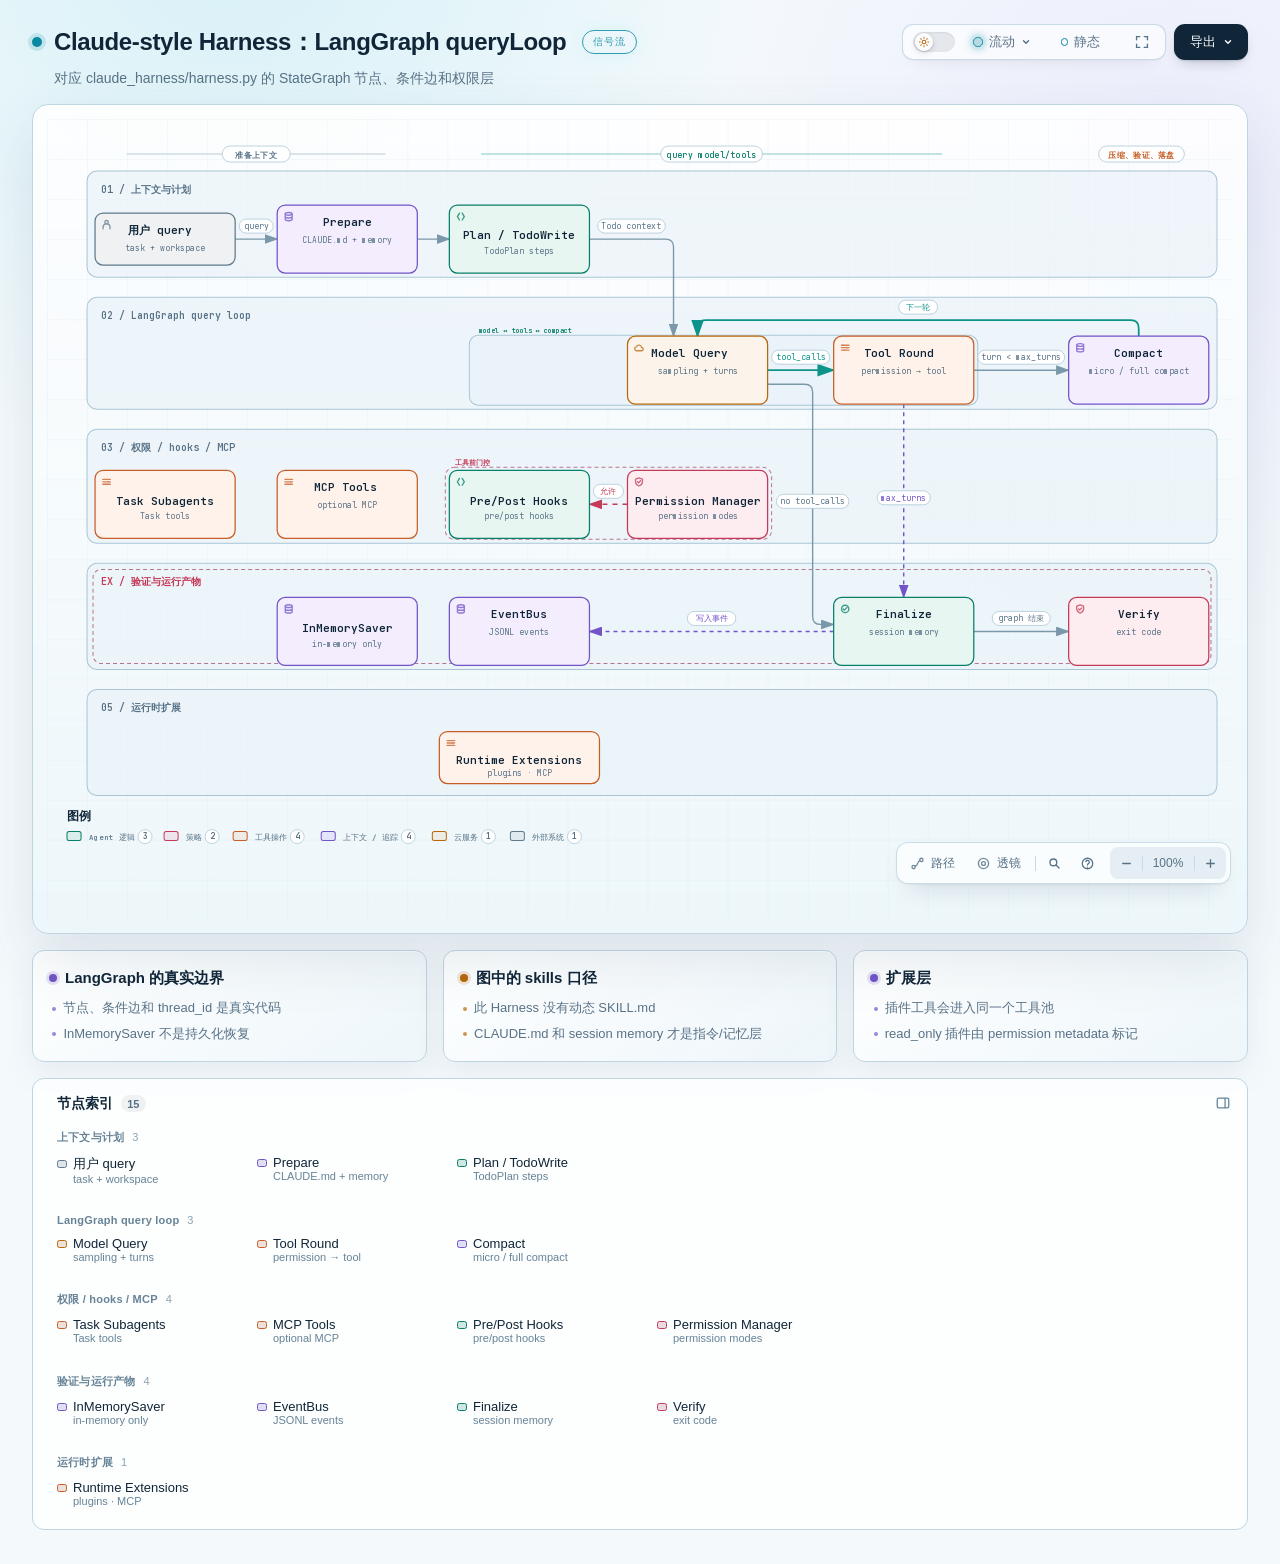
==== commit 279bdfd3: "Update source maps for runtime extensions and live launcher" ====
--- a/docs/system-maps/claude-harness.html
+++ b/docs/system-maps/claude-harness.html
@@ -5198,12 +5198,12 @@
       <p class="subtitle">对应 claude_harness/harness.py 的 StateGraph 节点、条件边和权限层</p>
     </div>
 
-    <script id="archify-source-evidence-data" type="application/json">{"schemaVersion":1,"verified":true,"repository":{"url":"https://github.com/kamisama0002/agent-test","revision":"6900f54bd26cd850b006c48da25ecc839c356210","shortRevision":"6900f54","label":"kamisama0002/agent-test","href":"https://github.com/kamisama0002/agent-test/tree/6900f54bd26cd850b006c48da25ecc839c356210"},"referenceCount":20,"nodes":{"start":[{"path":"claude_harness/harness.py","line":65,"endLine":69,"label":"run 入口","href":"https://github.com/kamisama0002/agent-test/blob/6900f54bd26cd850b006c48da25ecc839c356210/claude_harness/harness.py#L65-L69"}],"prepare":[{"path":"claude_harness/harness.py","line":139,"endLine":149,"label":"prepare node","href":"https://github.com/kamisama0002/agent-test/blob/6900f54bd26cd850b006c48da25ecc839c356210/claude_harness/harness.py#L139-L149"},{"path":"claude_harness/context.py","line":42,"endLine":73,"label":"CLAUDE.md 发现","href":"https://github.com/kamisama0002/agent-test/blob/6900f54bd26cd850b006c48da25ecc839c356210/claude_harness/context.py#L42-L73"}],"plan":[{"path":"claude_harness/harness.py","line":151,"endLine":183,"label":"plan node","href":"https://github.com/kamisama0002/agent-test/blob/6900f54bd26cd850b006c48da25ecc839c356210/claude_harness/harness.py#L151-L183"}],"model":[{"path":"claude_harness/harness.py","line":185,"endLine":208,"label":"model node","href":"https://github.com/kamisama0002/agent-test/blob/6900f54bd26cd850b006c48da25ecc839c356210/claude_harness/harness.py#L185-L208"}],"tools":[{"path":"claude_harness/harness.py","line":214,"endLine":278,"label":"tools node","href":"https://github.com/kamisama0002/agent-test/blob/6900f54bd26cd850b006c48da25ecc839c356210/claude_harness/harness.py#L214-L278"}],"compact":[{"path":"claude_harness/harness.py","line":283,"endLine":298,"label":"compact node","href":"https://github.com/kamisama0002/agent-test/blob/6900f54bd26cd850b006c48da25ecc839c356210/claude_harness/harness.py#L283-L298"},{"path":"claude_harness/context.py","line":205,"endLine":217,"label":"maybe_compact","href":"https://github.com/kamisama0002/agent-test/blob/6900f54bd26cd850b006c48da25ecc839c356210/claude_harness/context.py#L205-L217"}],"permissions":[{"path":"claude_harness/permissions.py","line":98,"endLine":164,"label":"权限决策","href":"https://github.com/kamisama0002/agent-test/blob/6900f54bd26cd850b006c48da25ecc839c356210/claude_harness/permissions.py#L98-L164"},{"path":"claude_harness/harness.py","line":223,"endLine":249,"label":"工具前门控","href":"https://github.com/kamisama0002/agent-test/blob/6900f54bd26cd850b006c48da25ecc839c356210/claude_harness/harness.py#L223-L249"}],"hooks":[{"path":"claude_harness/hooks.py","line":1,"endLine":21,"label":"HookManager","href":"https://github.com/kamisama0002/agent-test/blob/6900f54bd26cd850b006c48da25ecc839c356210/claude_harness/hooks.py#L1-L21"},{"path":"claude_harness/harness.py","line":81,"endLine":86,"label":"hook 事件","href":"https://github.com/kamisama0002/agent-test/blob/6900f54bd26cd850b006c48da25ecc839c356210/claude_harness/harness.py#L81-L86"}],"mcp":[{"path":"claude_harness/harness.py","line":104,"endLine":123,"label":"MCP 加载","href":"https://github.com/kamisama0002/agent-test/blob/6900f54bd26cd850b006c48da25ecc839c356210/claude_harness/harness.py#L104-L123"},{"path":"claude_harness/mcp_server.py","line":23,"endLine":61,"label":"MCP server","href":"https://github.com/kamisama0002/agent-test/blob/6900f54bd26cd850b006c48da25ecc839c356210/claude_harness/mcp_server.py#L23-L61"}],"subagents":[{"path":"claude_harness/multi_agent.py","line":24,"endLine":83,"label":"多 Agent 工具","href":"https://github.com/kamisama0002/agent-test/blob/6900f54bd26cd850b006c48da25ecc839c356210/claude_harness/multi_agent.py#L24-L83"}],"events":[{"path":"claude_harness/harness.py","line":42,"endLine":99,"label":"运行装配","href":"https://github.com/kamisama0002/agent-test/blob/6900f54bd26cd850b006c48da25ecc839c356210/claude_harness/harness.py#L42-L99"},{"path":"mini_codex/events.py","line":42,"endLine":113,"label":"共享事件实现","href":"https://github.com/kamisama0002/agent-test/blob/6900f54bd26cd850b006c48da25ecc839c356210/mini_codex/events.py#L42-L113"}],"finalize":[{"path":"claude_harness/harness.py","line":300,"endLine":314,"label":"finalize node","href":"https://github.com/kamisama0002/agent-test/blob/6900f54bd26cd850b006c48da25ecc839c356210/claude_harness/harness.py#L300-L314"}],"verify":[{"path":"claude_harness/harness.py","line":358,"endLine":391,"label":"verify","href":"https://github.com/kamisama0002/agent-test/blob/6900f54bd26cd850b006c48da25ecc839c356210/claude_harness/harness.py#L358-L391"}],"checkpoint":[{"path":"claude_harness/harness.py","line":316,"endLine":338,"label":"StateGraph 编译","href":"https://github.com/kamisama0002/agent-test/blob/6900f54bd26cd850b006c48da25ecc839c356210/claude_harness/harness.py#L316-L338"}]}}</script>
+    <script id="archify-source-evidence-data" type="application/json">{"schemaVersion":1,"verified":true,"repository":{"url":"https://github.com/kamisama0002/agent-test","revision":"9c41679f02380f4786da33581932b501da21098e","shortRevision":"9c41679","label":"kamisama0002/agent-test","href":"https://github.com/kamisama0002/agent-test/tree/9c41679f02380f4786da33581932b501da21098e"},"referenceCount":22,"nodes":{"start":[{"path":"claude_harness/harness.py","line":65,"endLine":69,"label":"run 入口","href":"https://github.com/kamisama0002/agent-test/blob/9c41679f02380f4786da33581932b501da21098e/claude_harness/harness.py#L65-L69"}],"prepare":[{"path":"claude_harness/harness.py","line":139,"endLine":149,"label":"prepare node","href":"https://github.com/kamisama0002/agent-test/blob/9c41679f02380f4786da33581932b501da21098e/claude_harness/harness.py#L139-L149"},{"path":"claude_harness/context.py","line":42,"endLine":73,"label":"CLAUDE.md 发现","href":"https://github.com/kamisama0002/agent-test/blob/9c41679f02380f4786da33581932b501da21098e/claude_harness/context.py#L42-L73"}],"plan":[{"path":"claude_harness/harness.py","line":151,"endLine":183,"label":"plan node","href":"https://github.com/kamisama0002/agent-test/blob/9c41679f02380f4786da33581932b501da21098e/claude_harness/harness.py#L151-L183"}],"model":[{"path":"claude_harness/harness.py","line":185,"endLine":208,"label":"model node","href":"https://github.com/kamisama0002/agent-test/blob/9c41679f02380f4786da33581932b501da21098e/claude_harness/harness.py#L185-L208"}],"tools":[{"path":"claude_harness/harness.py","line":214,"endLine":278,"label":"tools node","href":"https://github.com/kamisama0002/agent-test/blob/9c41679f02380f4786da33581932b501da21098e/claude_harness/harness.py#L214-L278"}],"compact":[{"path":"claude_harness/harness.py","line":283,"endLine":298,"label":"compact node","href":"https://github.com/kamisama0002/agent-test/blob/9c41679f02380f4786da33581932b501da21098e/claude_harness/harness.py#L283-L298"},{"path":"claude_harness/context.py","line":205,"endLine":217,"label":"maybe_compact","href":"https://github.com/kamisama0002/agent-test/blob/9c41679f02380f4786da33581932b501da21098e/claude_harness/context.py#L205-L217"}],"permissions":[{"path":"claude_harness/permissions.py","line":98,"endLine":164,"label":"权限决策","href":"https://github.com/kamisama0002/agent-test/blob/9c41679f02380f4786da33581932b501da21098e/claude_harness/permissions.py#L98-L164"},{"path":"claude_harness/harness.py","line":223,"endLine":249,"label":"工具前门控","href":"https://github.com/kamisama0002/agent-test/blob/9c41679f02380f4786da33581932b501da21098e/claude_harness/harness.py#L223-L249"}],"hooks":[{"path":"claude_harness/hooks.py","line":1,"endLine":21,"label":"HookManager","href":"https://github.com/kamisama0002/agent-test/blob/9c41679f02380f4786da33581932b501da21098e/claude_harness/hooks.py#L1-L21"},{"path":"claude_harness/harness.py","line":81,"endLine":86,"label":"hook 事件","href":"https://github.com/kamisama0002/agent-test/blob/9c41679f02380f4786da33581932b501da21098e/claude_harness/harness.py#L81-L86"}],"mcp":[{"path":"claude_harness/harness.py","line":104,"endLine":123,"label":"MCP 加载","href":"https://github.com/kamisama0002/agent-test/blob/9c41679f02380f4786da33581932b501da21098e/claude_harness/harness.py#L104-L123"},{"path":"claude_harness/mcp_server.py","line":23,"endLine":61,"label":"MCP server","href":"https://github.com/kamisama0002/agent-test/blob/9c41679f02380f4786da33581932b501da21098e/claude_harness/mcp_server.py#L23-L61"}],"subagents":[{"path":"claude_harness/multi_agent.py","line":24,"endLine":83,"label":"多 Agent 工具","href":"https://github.com/kamisama0002/agent-test/blob/9c41679f02380f4786da33581932b501da21098e/claude_harness/multi_agent.py#L24-L83"}],"events":[{"path":"claude_harness/harness.py","line":42,"endLine":99,"label":"运行装配","href":"https://github.com/kamisama0002/agent-test/blob/9c41679f02380f4786da33581932b501da21098e/claude_harness/harness.py#L42-L99"},{"path":"mini_codex/events.py","line":42,"endLine":113,"label":"共享事件实现","href":"https://github.com/kamisama0002/agent-test/blob/9c41679f02380f4786da33581932b501da21098e/mini_codex/events.py#L42-L113"}],"finalize":[{"path":"claude_harness/harness.py","line":300,"endLine":314,"label":"finalize node","href":"https://github.com/kamisama0002/agent-test/blob/9c41679f02380f4786da33581932b501da21098e/claude_harness/harness.py#L300-L314"}],"verify":[{"path":"claude_harness/harness.py","line":358,"endLine":391,"label":"verify","href":"https://github.com/kamisama0002/agent-test/blob/9c41679f02380f4786da33581932b501da21098e/claude_harness/harness.py#L358-L391"}],"checkpoint":[{"path":"claude_harness/harness.py","line":316,"endLine":338,"label":"StateGraph 编译","href":"https://github.com/kamisama0002/agent-test/blob/9c41679f02380f4786da33581932b501da21098e/claude_harness/harness.py#L316-L338"}],"extensions":[{"path":"agent_runtime/plugins.py","line":1,"endLine":169,"label":"插件加载","href":"https://github.com/kamisama0002/agent-test/blob/9c41679f02380f4786da33581932b501da21098e/agent_runtime/plugins.py#L1-L169"},{"path":"claude_harness/harness.py","line":100,"endLine":135,"label":"工具池装配","href":"https://github.com/kamisama0002/agent-test/blob/9c41679f02380f4786da33581932b501da21098e/claude_harness/harness.py#L100-L135"}]}}</script>
     <script id="archify-i18n-data" type="application/json">{"locale":"zh-CN","messages":{"viewer.kind.frontend":"前端","viewer.kind.backend":"后端","viewer.kind.database":"数据库","viewer.kind.cloud":"云服务","viewer.kind.security":"安全","viewer.kind.messagebus":"消息总线","viewer.kind.external":"外部系统","viewer.kind.neutral":"中性","viewer.kind.node":"节点","viewer.kind.start":"开始","viewer.kind.active":"活动","viewer.kind.waiting":"等待","viewer.kind.decision":"决策","viewer.kind.success":"成功","viewer.kind.failure":"失败","viewer.toolbar.actions":"图表操作","viewer.theme.toggle.title":"切换主题（T）","viewer.theme.toggle":"切换颜色主题","viewer.theme.dark":"深色","viewer.theme.light":"浅色","viewer.preset.choose.title":"选择视觉风格（S 循环切换）","viewer.preset.choose":"选择视觉风格","viewer.preset.style":"风格","viewer.preset.menu":"视觉风格","viewer.preset.identity":"视觉表达","viewer.preset.cycles":"循环切换","viewer.preset.classic":"经典","viewer.preset.classic.short":"经典","viewer.preset.classic.hint":"稳定的技术默认风格","viewer.preset.flow":"信号流","viewer.preset.flow.short":"流动","viewer.preset.flow.hint":"突出动态流向","viewer.preset.blueprint":"蓝图","viewer.preset.blueprint.hint":"工程评审","viewer.preset.editorial":"编辑风格","viewer.preset.editorial.hint":"适合发布与上线说明","viewer.preset.badge.signalFlow":"信号流","viewer.preset.badge.blueprint":"蓝图 / 修订 01","viewer.preset.badge.editorial":"编辑风格 / 现场笔记","viewer.preset.badge.editorialPlate":"ARCHIFY / 图版 04","viewer.preset.current":"当前视觉风格：{style}。选择视觉风格","viewer.motion.live":"动态","viewer.motion.still":"静态","viewer.motion.pause":"暂停动效","viewer.motion.resume":"恢复动效","viewer.motion.reduced":"已根据减少动态效果偏好暂停动效","viewer.motion.hidden":"页面不可见时已暂停动效","viewer.motion.yielding":"暂停动效；当前让位于{owner}","viewer.motion.yielding.title":"动态预览已启用 · 正在让位于{owner}","viewer.owner.route":"路径探测","viewer.owner.lens":"语义透镜","viewer.owner.relationship":"关系预览","viewer.owner.intent":"意图追踪","viewer.owner.focus":"语义聚焦","viewer.owner.legend":"图例预览","viewer.owner.reader":"读者交互","viewer.present.enter":"进入演示模式","viewer.present.enter.title":"演示模式（F）","viewer.present.exit":"退出演示模式","viewer.present.exit.title":"退出演示模式（F 或 Escape）","viewer.present.present":"演示","viewer.present.exit.label":"退出","viewer.export.button":"导出","viewer.export.button.title":"导出图表（E）","viewer.export.diagram":"导出图表","viewer.export.menu":"导出","viewer.export.subtitle":"便携、整洁的输出","viewer.export.share":"分享","viewer.export.shareCard":"分享卡片","viewer.export.routeShareCard":"路径分享卡片","viewer.export.reachShareCard":"可达范围分享卡片","viewer.export.copyDiagram":"复制图表","viewer.export.clipboardPng":"复制 PNG 到剪贴板","viewer.export.raster":"位图","viewer.export.image":"图像","viewer.export.lossless":"无损图像","viewer.export.compact":"紧凑图像","viewer.export.modern":"现代图像格式","viewer.export.vectorMotion":"矢量与动效","viewer.export.vectorMotion.heading":"矢量与动效","viewer.export.editable":"可编辑矢量图","viewer.export.svg.auto":"SVG · 自动","viewer.export.svg.auto.hint":"匹配宿主主题","viewer.export.svg.light":"SVG · 浅色","viewer.export.svg.light.hint":"始终浅色","viewer.export.svg.dark":"SVG · 深色","viewer.export.svg.dark.hint":"始终深色","viewer.export.motion6s":"6 秒动效","viewer.export.unsupported":"当前浏览器不支持","viewer.export.clipboardUnsupported":"当前浏览器不支持写入图片剪贴板","viewer.export.clipboardUnsupported.short":"此浏览器不支持写入图片剪贴板。","viewer.export.motionUnavailable":"当前浏览器无法录制动效","viewer.export.webmUnavailable":"当前浏览器不支持 WebM","viewer.export.failed":"导出失败：{message}","viewer.export.unknownVariant":"未知的分享卡片类型：{variant}","viewer.export.routeRequired":"请先追踪路径，再导出路径分享卡片","viewer.export.reachRequired":"请先追踪编写可达范围，再导出可达范围分享卡片","viewer.export.unknown":"未知错误","viewer.export.routeFailed":"路径分享卡片导出失败：{message}","viewer.export.reachFailed":"可达范围分享卡片导出失败：{message}","viewer.export.copyFailed":"复制失败：{message}","viewer.export.copiedPng":"已将 PNG 复制到剪贴板","viewer.export.downloadedRoute":"已下载路径分享卡片","viewer.export.downloadedReach":"已下载可达范围分享卡片","viewer.export.downloadedWebm":"已下载 WebM","viewer.export.recording":"正在录制 6 秒动效…","viewer.export.card.routeSummary.one":"路径：{source} → {target} · {count} 步","viewer.export.card.routeSummary.other":"路径：{source} → {target} · {count} 步","viewer.export.card.reachSummary":"从{origin}开始的编写{direction} · {nodes} · {links} · 最深 {hops}","viewer.export.card.node.one":"{count} 个节点","viewer.export.card.node.other":"{count} 个节点","viewer.export.card.link.one":"{count} 条连接","viewer.export.card.link.other":"{count} 条连接","viewer.export.card.hop.one":"{count} 跳","viewer.export.card.hop.other":"{count} 跳","viewer.export.card.routeBadge":"ARCHIFY · 路径 · {hops}","viewer.export.card.reachBadge":"ARCHIFY · {direction}可达范围","viewer.export.direction.upstream":"上游","viewer.export.direction.downstream":"下游","viewer.export.error.canvasUnavailable":"无法为{label}使用画布","viewer.export.error.contextUnavailable":"无法为{label}创建二维画布上下文","viewer.export.error.toBlobUnavailable":"{label}无法使用 canvas.toBlob","viewer.export.error.toBlobNull":"{label}的 canvas.toBlob 未返回数据","viewer.export.error.variantsCombined":"无法同时组合多种分享卡片类型","viewer.export.error.viewerState":"分享卡片导出无法移除临时 Viewer 状态","viewer.export.error.routeState":"路径卡片导出无法安全保留已解析路径","viewer.export.error.reachState":"可达范围卡片导出无法安全保留编写的可达范围","viewer.export.error.webmRequirements":"WebM 动效导出需要追踪动画及浏览器 MediaRecorder 支持","viewer.export.error.mediaRecorder":"MediaRecorder 录制失败","viewer.export.error.emptyWebm":"MediaRecorder 生成了空的 WebM","viewer.export.error.webmBackground":"无法为 WebM 导出加载 SVG 背景","viewer.guide.title":"探索此系统","viewer.focus.selectedNodes":"已选择 {count} 个节点","viewer.guide.eyebrow":"图表指南","viewer.guide.close":"关闭图表指南","viewer.guide.inspecting":"正在检查已编译语义","viewer.guide.actions":"图表探索操作","viewer.guide.find":"查找任意节点","viewer.guide.find.hint":"搜索标签、职责、类型和稳定 ID。","viewer.guide.route":"追踪路径","viewer.guide.route.aria":"追踪有向路径","viewer.guide.route.hint":"查看两个语义节点如何按编写方向连接。","viewer.guide.map":"查看完整系统","viewer.guide.map.hint":"打开带实时视口和稳定节点的语义雷达。","viewer.guide.lens":"比较语义类型","viewer.guide.lens.hint":"统计角色、显示流量并比较直接编写的连接。","viewer.guide.present":"进入演示模式","viewer.guide.present.hint":"让实时图表占满视口，同时不改变导出。","viewer.guide.shortcuts":"其他键盘快捷键","viewer.guide.shortcut.export":"导出","viewer.guide.shortcut.theme":"主题","viewer.guide.shortcut.style":"风格","viewer.guide.shortcut.reset":"重置","viewer.guide.shortcut.zoomIn":"放大","viewer.guide.shortcut.zoomOut":"缩小","viewer.guide.shortcut.close":"关闭","viewer.guide.credit":"觉得好用？在 GitHub 给 Archify 点个 Star","viewer.guide.star":"Star","viewer.guide.facts":"{nodes} · {relationships}","viewer.guide.fact.node.one":"{count} 个语义节点","viewer.guide.fact.node.other":"{count} 个语义节点","viewer.guide.fact.relationship.one":"{count} 条关系","viewer.guide.fact.relationship.other":"{count} 条关系","viewer.guide.open":"打开图表指南","viewer.finder.title":"查找节点","viewer.finder.close":"关闭节点查找器","viewer.finder.placeholder":"搜索标签或 ID","viewer.finder.search":"搜索图表节点","viewer.finder.results":"图表节点","viewer.finder.empty":"没有匹配的节点","viewer.finder.result.focus":"聚焦{label}","viewer.finder.result.routeStart":"选择{label}作为路径起点","viewer.finder.result.routeTarget":"选择{label}作为路径终点，{links}","viewer.finder.status.empty":"没有匹配的节点","viewer.finder.status.count.one":"{count} 个匹配节点","viewer.finder.status.count.other":"{count} 个匹配节点","viewer.finder.noun.nodes":"个节点","viewer.finder.link.one":"{count} 条连接","viewer.finder.link.other":"{count} 条连接","viewer.finder.result.focus.one":"聚焦{label}，{count} 条相关连接","viewer.finder.result.focus.other":"聚焦{label}，{count} 条相关连接","viewer.finder.status.filtered":"{visible}/{available} {noun}","viewer.finder.status.all":"{available} {noun}","viewer.passport.eyebrow":"语义护照","viewer.passport.metadata":"节点元数据","viewer.passport.evidence":"已验证的源代码证据","viewer.passport.verified":"已验证来源","viewer.passport.verificationScope":"已按固定修订版本验证本地 Git 证据，未检查远程访问权限。","viewer.passport.reach":"编写可达范围","viewer.passport.reach.trace":"追踪编写的可达性","viewer.passport.upstream":"上游","viewer.passport.downstream":"下游","viewer.passport.upstream.trace":"追踪上游编写可达性","viewer.passport.downstream.trace":"追踪下游编写可达性","viewer.passport.close":"关闭语义护照","viewer.passport.move":"移动语义护照。可拖动、使用方向键移动，或按 Home 恢复自动位置。","viewer.passport.copy":"复制链接","viewer.passport.copy.focus":"复制聚焦节点的链接","viewer.passport.relations":"关系","viewer.passport.relations.show":"显示关联关系","viewer.passport.relations.hide":"隐藏关联关系","viewer.passport.relations.list":"关联关系","viewer.passport.copyRelation":"复制关系","viewer.passport.copyNode":"复制节点","viewer.passport.copyPinned":"复制固定关系的链接","viewer.passport.copySource":"复制来源节点的链接","viewer.passport.copy.focused.success":"已复制聚焦节点链接","viewer.passport.copy.pinned.success":"已复制固定关系链接","viewer.passport.copy.focused.failed":"无法复制聚焦节点链接","viewer.passport.copy.pinned.failed":"无法复制固定关系链接","viewer.passport.relationship.none":"没有关联关系","viewer.passport.relationship.count.one":"{count} 条关系","viewer.passport.relationship.count.other":"{count} 条关系","viewer.passport.relationship.show.one":"显示 {count} 条关联关系","viewer.passport.relationship.show.other":"显示 {count} 条关联关系","viewer.passport.relationship.summary":"{out} 条出向 · {in} 条入向{loops}","viewer.passport.relationship.loops":" · {count} 条自环","viewer.passport.relationship.explorer":"直接关系浏览器","viewer.passport.relationship.help":"使用方向键浏览关系。按 Enter 或空格键固定详情；按 Escape 清除。","viewer.passport.relationship.loopsBack":"回环","viewer.passport.relationship.connectsTo":"连接到","viewer.passport.relationship.connectsFrom":"连接自","viewer.passport.relationship.pinned":"已固定关系 · {from} → {to} · {label}","viewer.passport.relationship.inspect":"检查第 {index}/{total} 条关系：{from} 到 {to}，{label}。按 Enter 查看详情。","viewer.passport.relationship.group.out":"出向","viewer.passport.relationship.group.in":"入向","viewer.passport.relationship.group.loop":"自环","viewer.passport.relationship.row":"{group}：{relationship}，{neighbor}","viewer.passport.relationship.direction.out":"出 →","viewer.passport.relationship.direction.in":"← 入","viewer.passport.relationship.direction.loop":"自环","viewer.passport.sourceCount.one":"{count} 个已验证来源引用","viewer.passport.sourceCount.other":"{count} 个已验证来源引用","viewer.passport.repository.open":"打开已验证的仓库修订版本 {revision}","viewer.passport.source.open":"打开修订版本 {revision} 中已验证的来源 {path}","viewer.passport.source.openLink":"打开 ↗","viewer.passport.reach.upstream.one":"追踪 {count} 个上游编写节点","viewer.passport.reach.upstream.other":"追踪 {count} 个上游编写节点","viewer.passport.reach.downstream.one":"追踪 {count} 个下游编写节点","viewer.passport.reach.downstream.other":"追踪 {count} 个下游编写节点","viewer.passport.reach.noUpstream":"没有上游编写节点","viewer.passport.reach.noDownstream":"没有下游编写节点","viewer.passport.reach.status":"{direction} · {nodes} 个节点 · {links} 条连接 · 最深 {hops} 跳","viewer.route.eyebrow":"路径","viewer.route.start":"点击路径的起点","viewer.route.start.find":"查找起点","viewer.route.start.find.aria":"查找路径起点","viewer.route.copy":"复制链接","viewer.route.copy.aria":"复制已追踪路径的链接","viewer.route.clear":"清除","viewer.route.clear.aria":"清除路径探测","viewer.route.traced":"路径","viewer.route.pickTwo":"在图上点两个节点","viewer.route.pickOne":"在图上点一个节点","viewer.route.controls":"路径旅程控制","viewer.route.previous":"上一个路径位置","viewer.route.play":"播放路径旅程","viewer.route.pause":"暂停路径旅程","viewer.route.replay":"重播路径旅程","viewer.route.next":"下一个路径位置","viewer.route.journey":"旅程","viewer.route.pause.label":"暂停","viewer.route.replay.label":"重播","viewer.route.overview":"总览","viewer.route.overview.aria":"显示完整路径总览","viewer.route.instructions":"先点起点，再点终点，沿箭头方向找路。","viewer.route.destination":"从{label}出发，走到哪里？","viewer.route.destination.find":"查找目标","viewer.route.destination.find.aria":"查找可达的路径目标","viewer.route.differentDestination":"选择其他目标","viewer.route.distinct":"请选两个不同的节点。","viewer.route.unreachable":"走不到{label}","viewer.route.unreachable.detail":"沿箭头方向，从{source}走不到{target}。请选一个高亮节点。","viewer.route.start.instructions":"接着选终点，能走到的节点会亮起。","viewer.route.copy.success":"已复制路径链接","viewer.route.copy.failed":"无法复制路径链接","viewer.route.position":"路径位置 {index}/{total}：{label}","viewer.route.step":"第 {index}/{total} 步 · {phase} · {label}","viewer.route.motionRequired":"自动旅程需要动态模式","viewer.route.trigger.clear":"清除已追踪路径","viewer.route.overview.status":"{nodes} · {hops} · 最短路径","viewer.route.overview.node.one":"{count} 个节点","viewer.route.overview.node.other":"{count} 个节点","viewer.route.overview.hop.one":"{count} 步","viewer.route.overview.hop.other":"{count} 步","viewer.route.phase.playing":"播放中","viewer.route.phase.complete":"已完成","viewer.route.phase.inspecting":"检查中","viewer.route.destination.count.one":"有 {count} 个能走到的节点已高亮，点一下。","viewer.route.destination.count.other":"有 {count} 个能走到的节点已高亮，点一个。","viewer.route.noOutgoing":"这个节点没有向外的箭头。清除后换一个起点。","viewer.route.result.title":"{source} 到 {target}","viewer.route.finder.source.title":"选择路径起点","viewer.route.finder.source.placeholder":"搜索路径来源","viewer.route.finder.source.empty":"没有匹配的路径来源","viewer.route.finder.source.results":"可作为路径起点的节点","viewer.route.finder.source.noun":"个路径来源","viewer.route.finder.source.badge":"起点","viewer.route.finder.target.title":"从{label}出发的目标","viewer.route.finder.target.placeholder":"搜索可达目标","viewer.route.finder.target.empty":"没有匹配的可达目标","viewer.route.finder.target.results":"可达路径目标","viewer.route.finder.target.noun":"个可达目标","viewer.route.hop.one":"{count} 跳","viewer.route.hop.other":"{count} 跳","viewer.lens.eyebrow":"语义透镜","viewer.lens.title":"比较系统角色","viewer.lens.close":"关闭语义透镜","viewer.lens.instruction":"最多选择两种语义类型。选择一种可显示其真实流量；选择两种只比较直接编写的关系。","viewer.lens.kinds":"语义类型","viewer.lens.choose":"选择一种类型以检查其节点和相连关系。","viewer.lens.copy":"复制语义透镜链接","viewer.lens.clear":"清除语义透镜","viewer.lens.open":"打开语义透镜","viewer.lens.openActive":"打开当前语义透镜","viewer.lens.legend":"语义图例","viewer.lens.legend.inspect.one":"检查{label}，{count} 个节点","viewer.lens.legend.inspect.other":"检查{label}，{count} 个节点","viewer.lens.kind.count.one":"{label}，{count} 个节点","viewer.lens.kind.count.other":"{label}，{count} 个节点","viewer.lens.compare.one":"{first} → {second}：{forward} · {second} → {first}：{reverse} · 共 {count} 条直接关系","viewer.lens.compare.other":"{first} → {second}：{forward} · {second} → {first}：{reverse} · 共 {count} 条直接关系","viewer.lens.single":"{nodes} · {relationships} · 已连接节点保持可见","viewer.lens.node.one":"{count} 个{label}节点","viewer.lens.node.other":"{count} 个{label}节点","viewer.lens.relationship.one":"{count} 条相连关系","viewer.lens.relationship.other":"{count} 条相连关系","viewer.radar.title":"语义雷达","viewer.radar.building":"正在构建总览","viewer.radar.openFull":"打开完整语义雷达","viewer.radar.open":"打开雷达","viewer.radar.close":"关闭语义雷达","viewer.radar.surface":"图表总览。点击节点进行聚焦，或使用方向键平移。","viewer.radar.click":"点击节点","viewer.radar.drag":"拖动平移","viewer.radar.space":"语义雷达需要更多地图可见空间。","viewer.radar.nodes":"语义图表雷达节点","viewer.radar.focus":"从语义雷达聚焦{label}","viewer.radar.status":"{count} 个节点 · {viewport}","viewer.radar.fullMap":"{count} 个节点 · 完整地图","viewer.radar.compacted":"已收紧雷达，避免遮挡语义护照或地图控件。","viewer.radar.cancelWaiting":"取消等待更多地图空间的语义雷达","viewer.radar.needsSpace":"语义雷达需要更多可见地图空间","viewer.radar.viewport.full":"完整地图","viewer.radar.viewport.width":"宽度 {percent}%","viewer.radar.viewport.scale":"视口 {percent}%","viewer.nav.controls":"图表视图控制","viewer.nav.route":"追踪有向路径","viewer.nav.route.title":"追踪路径（R）","viewer.nav.route.short":"路径","viewer.nav.radar":"打开语义雷达","viewer.nav.radar.title":"语义雷达（M）","viewer.nav.radar.short":"地图","viewer.nav.lens":"打开语义透镜","viewer.nav.lens.title":"语义透镜（L）","viewer.nav.lens.short":"透镜","viewer.nav.find":"查找节点","viewer.nav.find.title":"查找节点（/）","viewer.outline.title":"节点索引","viewer.rail.show":"要点与索引","viewer.rail.controls":"侧栏","viewer.rail.collapse":"收起侧栏","viewer.rail.bottom":"移到图下方","viewer.rail.right":"移到图右侧","viewer.nav.guide":"打开图表指南","viewer.nav.guide.title":"图表指南（?）","viewer.nav.zoomOut":"缩小","viewer.nav.zoomOut.title":"缩小（-）","viewer.nav.reset":"重置图表视图","viewer.nav.reset.title":"重置视图（0）","viewer.nav.read":"阅读","viewer.nav.zoomIn":"放大","viewer.nav.zoomIn.title":"放大（+）","viewer.nav.camera":"{hint}。重置图表视图","viewer.nav.camera.title":"{semantic}{hint} · 重置视图（0）","viewer.nav.camera.semantic":"语义相机已启用 · ","viewer.nav.level.map":"概览","viewer.nav.level.read":"阅读","viewer.nav.level.full":"完整","viewer.nav.level.auto":"自动","viewer.nav.detail.map":"放大以显示关系标签和节点上下文","viewer.nav.detail.read":"再次放大以显示标签和注释","viewer.nav.detail.full":"完整图表详情","viewer.intent.summary":"{label}。{out} 条出向，{in} 条入向{loops}。共 {total} 条连接。按 Enter 查看详情。","viewer.intent.loops":"，{count} 条自环","viewer.common.copied":"已复制","viewer.common.copyFailed":"复制失败","viewer.common.copyLink":"复制链接","viewer.common.clear":"清除","viewer.common.close":"关闭"}}</script>
     <!-- Main Diagram -->
     <div class="diagram-container" data-detail-level="read"
          data-preset-badge-editorial-plate="ARCHIFY / 图版 04">
-      <svg viewBox="0 0 1185 674" data-layout-contract="readable-v2" role="img" lang="zh-CN" aria-labelledby="archify-diagram-title archify-diagram-description" data-animation="trace" data-preset="signal-flow" data-quality-profile="showcase" data-node-ui="">
+      <svg viewBox="0 0 1185 800" data-reader-fit="width-first" data-layout-contract="readable-v2" role="img" lang="zh-CN" aria-labelledby="archify-diagram-title archify-diagram-description" data-animation="trace" data-preset="signal-flow" data-quality-profile="showcase" data-node-ui="">
         <title id="archify-diagram-title">Claude-style Harness：LangGraph queryLoop</title>
         <desc id="archify-diagram-description">对应 claude_harness/harness.py 的 StateGraph 节点、条件边和权限层</desc>
         <!-- Definitions -->
@@ -5263,6 +5263,9 @@
         <rect data-graph-role="structural-frame" data-composition-frame-kind="exception-lane" data-composition-frame-id="lane-3-exception" x="46" y="450" width="1117" height="94" rx="8" class="c-security-group" stroke-width="1"/>
         <text x="54" y="466" class="t-security" font-size="10" font-weight="600">EX / 验证与运行产物</text>
 
+        <rect data-graph-role="structural-frame" data-composition-frame-kind="lane" data-composition-frame-id="lane-4" x="40" y="570" width="1129" height="106" rx="10" class="c-lane" stroke-width="1"/>
+        <text x="54" y="592" class="t-muted" font-size="10" font-weight="600">05 / 运行时扩展</text>
+
         <!-- Phase headers -->
         <path d="M 80 35 H 338" class="a-default phase-rule" stroke-width="1" stroke-linecap="round" fill="none"/>
         <rect x="175" y="27" width="68" height="16" rx="8" class="c-mask phase-chip"/>
@@ -5475,6 +5478,20 @@
           <text data-node-label="" data-detail-anchor="" x="1090.8" y="499" class="t-primary" font-size="11" font-weight="600" text-anchor="middle">Verify</text>
           <text data-detail="context" x="1090.8" y="516" class="t-muted" font-size="8" text-anchor="middle">exit code</text>
         <text data-detail="fine" x="1090.8" y="534" class="t-security" font-size="7" text-anchor="middle">exit code</text>
+        </g>
+
+        <g id="node-extensions" data-node-id="extensions" data-node-label="Runtime Extensions" tabindex="0" role="button" aria-label="聚焦Runtime Extensions，plugins · MCP, 运行时扩展 › query model/tools" aria-pressed="false" data-node-kind="messagebus" data-node-sublabel="plugins · MCP" data-node-context="运行时扩展 › query model/tools">
+          <title>Runtime Extensions · plugins · MCP · 运行时扩展 › query model/tools</title>
+          <rect x="392" y="612" width="160" height="52" rx="8" class="c-mask"/>
+          <rect x="392" y="612" width="160" height="52" rx="8" class="c-messagebus" data-animate="node" style="--step:12" stroke-width="1.5"/>
+          <g aria-hidden="true" data-semantic-sigil="messagebus" class="semantic-sigil s-messagebus" transform="translate(398 618) scale(0.6875)">
+            <path d="M2.5 4.5h11M2.5 8h11M2.5 11.5h11"/>
+            <circle cx="5" cy="4.5" r="1" class="sigil-fill"/>
+            <circle cx="10.5" cy="8" r="1" class="sigil-fill"/>
+            <circle cx="7" cy="11.5" r="1" class="sigil-fill"/>
+          </g>
+          <text data-node-label="" data-detail-anchor="" x="472" y="644" class="t-primary" font-size="11" font-weight="600" text-anchor="middle">Runtime Extensions</text>
+          <text data-detail="context" x="472" y="656.3" class="t-muted" font-size="8" text-anchor="middle">plugins · MCP</text>
         </g>
 
         <!-- Edge labels -->
@@ -5522,30 +5539,30 @@
 
         <!-- Legend -->
         <g data-legend="" data-legend-bridge="">
-          <text x="20" y="574" class="t-primary" font-size="12" font-weight="650">图例</text>
-          <g data-legend-semantic-kind="backend" data-legend-kind="backend" data-legend-label="Agent 逻辑" data-legend-x="20" data-legend-baseline="594" data-legend-width="90">
-            <rect x="20" y="586" width="14" height="9" rx="2" class="c-backend" stroke-width="1"/>
-            <text x="42" y="594" class="t-muted" font-size="7.5" font-weight="500">Agent 逻辑</text>
+          <text x="20" y="700" class="t-primary" font-size="12" font-weight="650">图例</text>
+          <g data-legend-semantic-kind="backend" data-legend-kind="backend" data-legend-label="Agent 逻辑" data-legend-x="20" data-legend-baseline="720" data-legend-width="90">
+            <rect x="20" y="712" width="14" height="9" rx="2" class="c-backend" stroke-width="1"/>
+            <text x="42" y="720" class="t-muted" font-size="7.5" font-weight="500">Agent 逻辑</text>
           </g>
-          <g data-legend-semantic-kind="security" data-legend-kind="security" data-legend-label="策略" data-legend-x="117" data-legend-baseline="594" data-legend-width="62">
-            <rect x="117" y="586" width="14" height="9" rx="2" class="c-security" stroke-width="1"/>
-            <text x="139" y="594" class="t-muted" font-size="7.5" font-weight="500">策略</text>
+          <g data-legend-semantic-kind="security" data-legend-kind="security" data-legend-label="策略" data-legend-x="117" data-legend-baseline="720" data-legend-width="62">
+            <rect x="117" y="712" width="14" height="9" rx="2" class="c-security" stroke-width="1"/>
+            <text x="139" y="720" class="t-muted" font-size="7.5" font-weight="500">策略</text>
           </g>
-          <g data-legend-semantic-kind="messagebus" data-legend-kind="messagebus" data-legend-label="工具操作" data-legend-x="186" data-legend-baseline="594" data-legend-width="81">
-            <rect x="186" y="586" width="14" height="9" rx="2" class="c-messagebus" stroke-width="1"/>
-            <text x="208" y="594" class="t-muted" font-size="7.5" font-weight="500">工具操作</text>
+          <g data-legend-semantic-kind="messagebus" data-legend-kind="messagebus" data-legend-label="工具操作" data-legend-x="186" data-legend-baseline="720" data-legend-width="81">
+            <rect x="186" y="712" width="14" height="9" rx="2" class="c-messagebus" stroke-width="1"/>
+            <text x="208" y="720" class="t-muted" font-size="7.5" font-weight="500">工具操作</text>
           </g>
-          <g data-legend-semantic-kind="database" data-legend-kind="database" data-legend-label="上下文 / 追踪" data-legend-x="274" data-legend-baseline="594" data-legend-width="104">
-            <rect x="274" y="586" width="14" height="9" rx="2" class="c-database" stroke-width="1"/>
-            <text x="296" y="594" class="t-muted" font-size="7.5" font-weight="500">上下文 / 追踪</text>
+          <g data-legend-semantic-kind="database" data-legend-kind="database" data-legend-label="上下文 / 追踪" data-legend-x="274" data-legend-baseline="720" data-legend-width="104">
+            <rect x="274" y="712" width="14" height="9" rx="2" class="c-database" stroke-width="1"/>
+            <text x="296" y="720" class="t-muted" font-size="7.5" font-weight="500">上下文 / 追踪</text>
           </g>
-          <g data-legend-semantic-kind="cloud" data-legend-kind="cloud" data-legend-label="云服务" data-legend-x="385" data-legend-baseline="594" data-legend-width="71">
-            <rect x="385" y="586" width="14" height="9" rx="2" class="c-cloud" stroke-width="1"/>
-            <text x="407" y="594" class="t-muted" font-size="7.5" font-weight="500">云服务</text>
+          <g data-legend-semantic-kind="cloud" data-legend-kind="cloud" data-legend-label="云服务" data-legend-x="385" data-legend-baseline="720" data-legend-width="71">
+            <rect x="385" y="712" width="14" height="9" rx="2" class="c-cloud" stroke-width="1"/>
+            <text x="407" y="720" class="t-muted" font-size="7.5" font-weight="500">云服务</text>
           </g>
-          <g data-legend-semantic-kind="external" data-legend-kind="external" data-legend-label="外部系统" data-legend-x="463" data-legend-baseline="594" data-legend-width="81">
-            <rect x="463" y="586" width="14" height="9" rx="2" class="c-external" stroke-width="1"/>
-            <text x="485" y="594" class="t-muted" font-size="7.5" font-weight="500">外部系统</text>
+          <g data-legend-semantic-kind="external" data-legend-kind="external" data-legend-label="外部系统" data-legend-x="463" data-legend-baseline="720" data-legend-width="81">
+            <rect x="463" y="712" width="14" height="9" rx="2" class="c-external" stroke-width="1"/>
+            <text x="485" y="720" class="t-muted" font-size="7.5" font-weight="500">外部系统</text>
           </g>
         </g>
       </svg>
@@ -5746,6 +5763,17 @@
           <li>CLAUDE.md 和 session memory 才是指令/记忆层</li>
         </ul>
       </div>
+
+      <div class="card">
+        <div class="card-header">
+          <div class="card-dot violet"></div>
+          <h3>扩展层</h3>
+        </div>
+        <ul>
+          <li>插件工具会进入同一个工具池</li>
+          <li>read_only 插件由 permission metadata 标记</li>
+        </ul>
+      </div>
     </div>
     <nav class="node-outline no-print" id="node-outline" hidden aria-labelledby="node-outline-title">
       <div class="node-outline-head">
